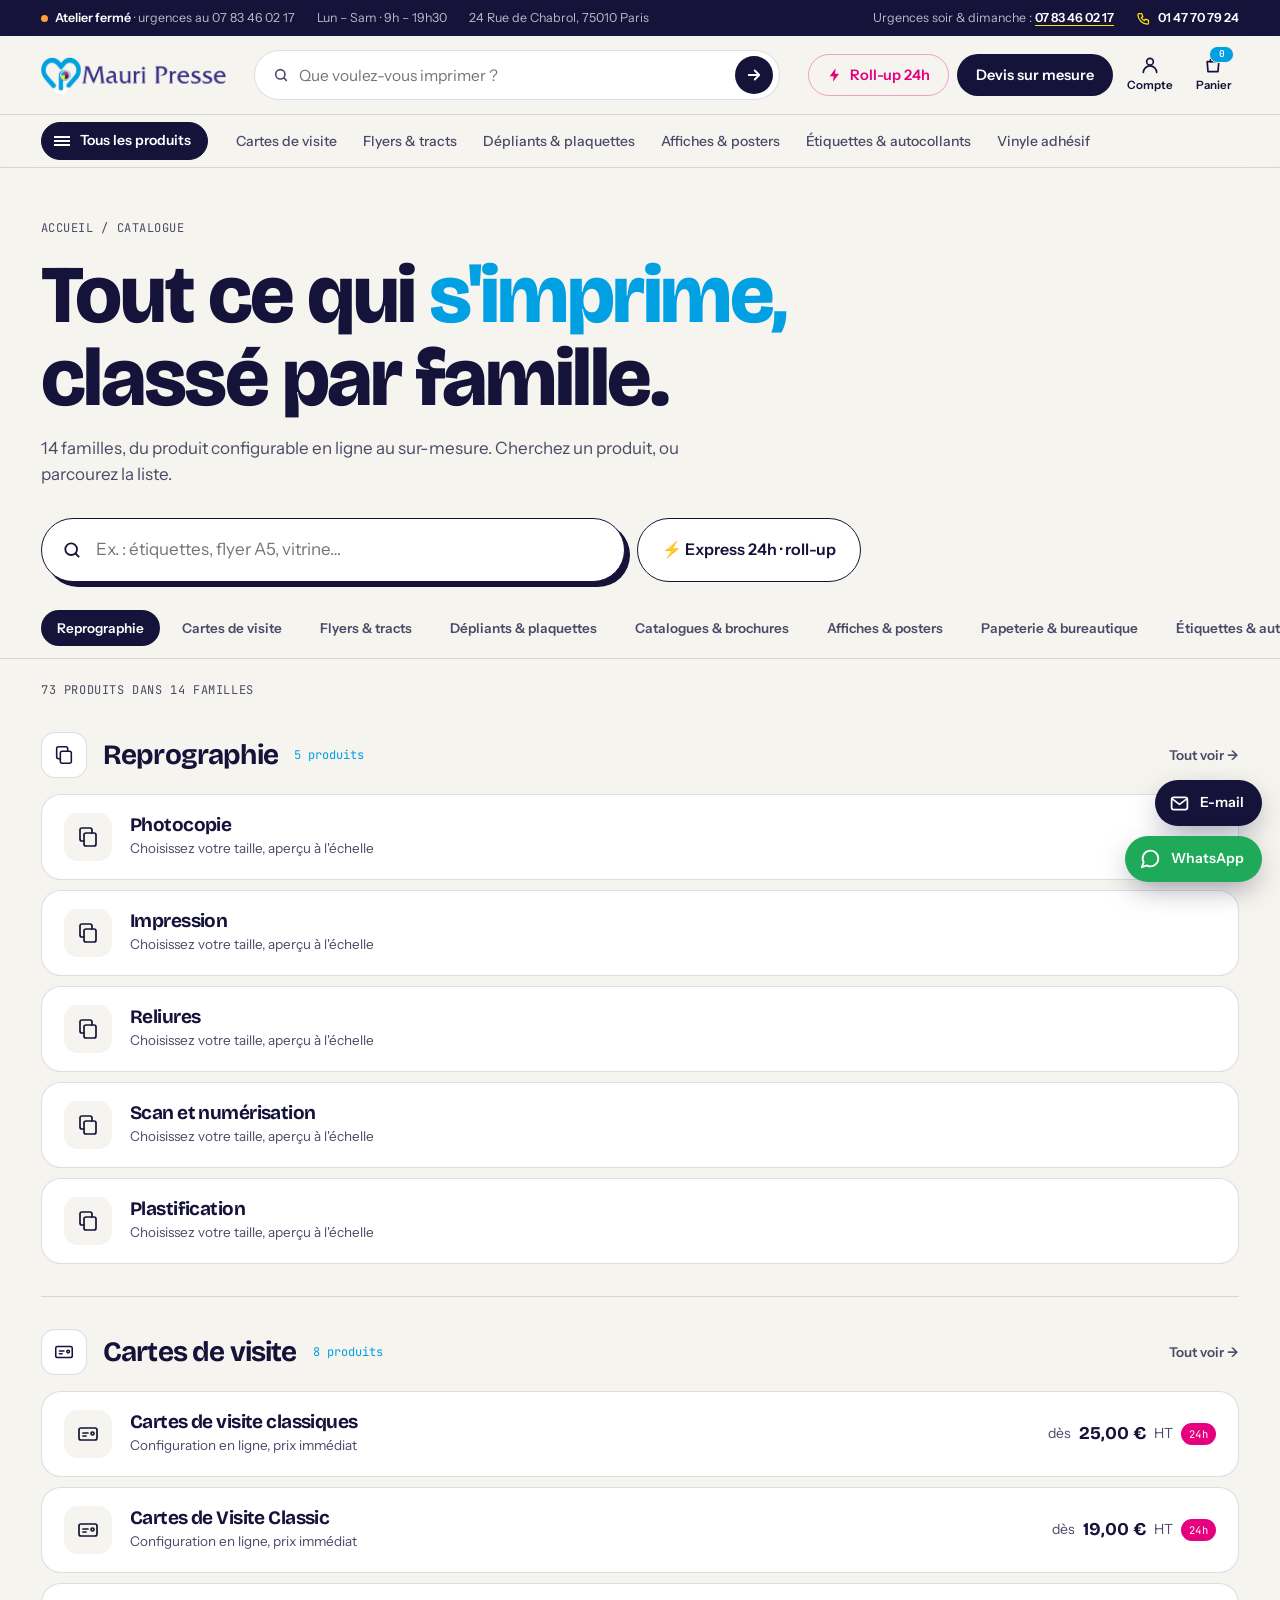
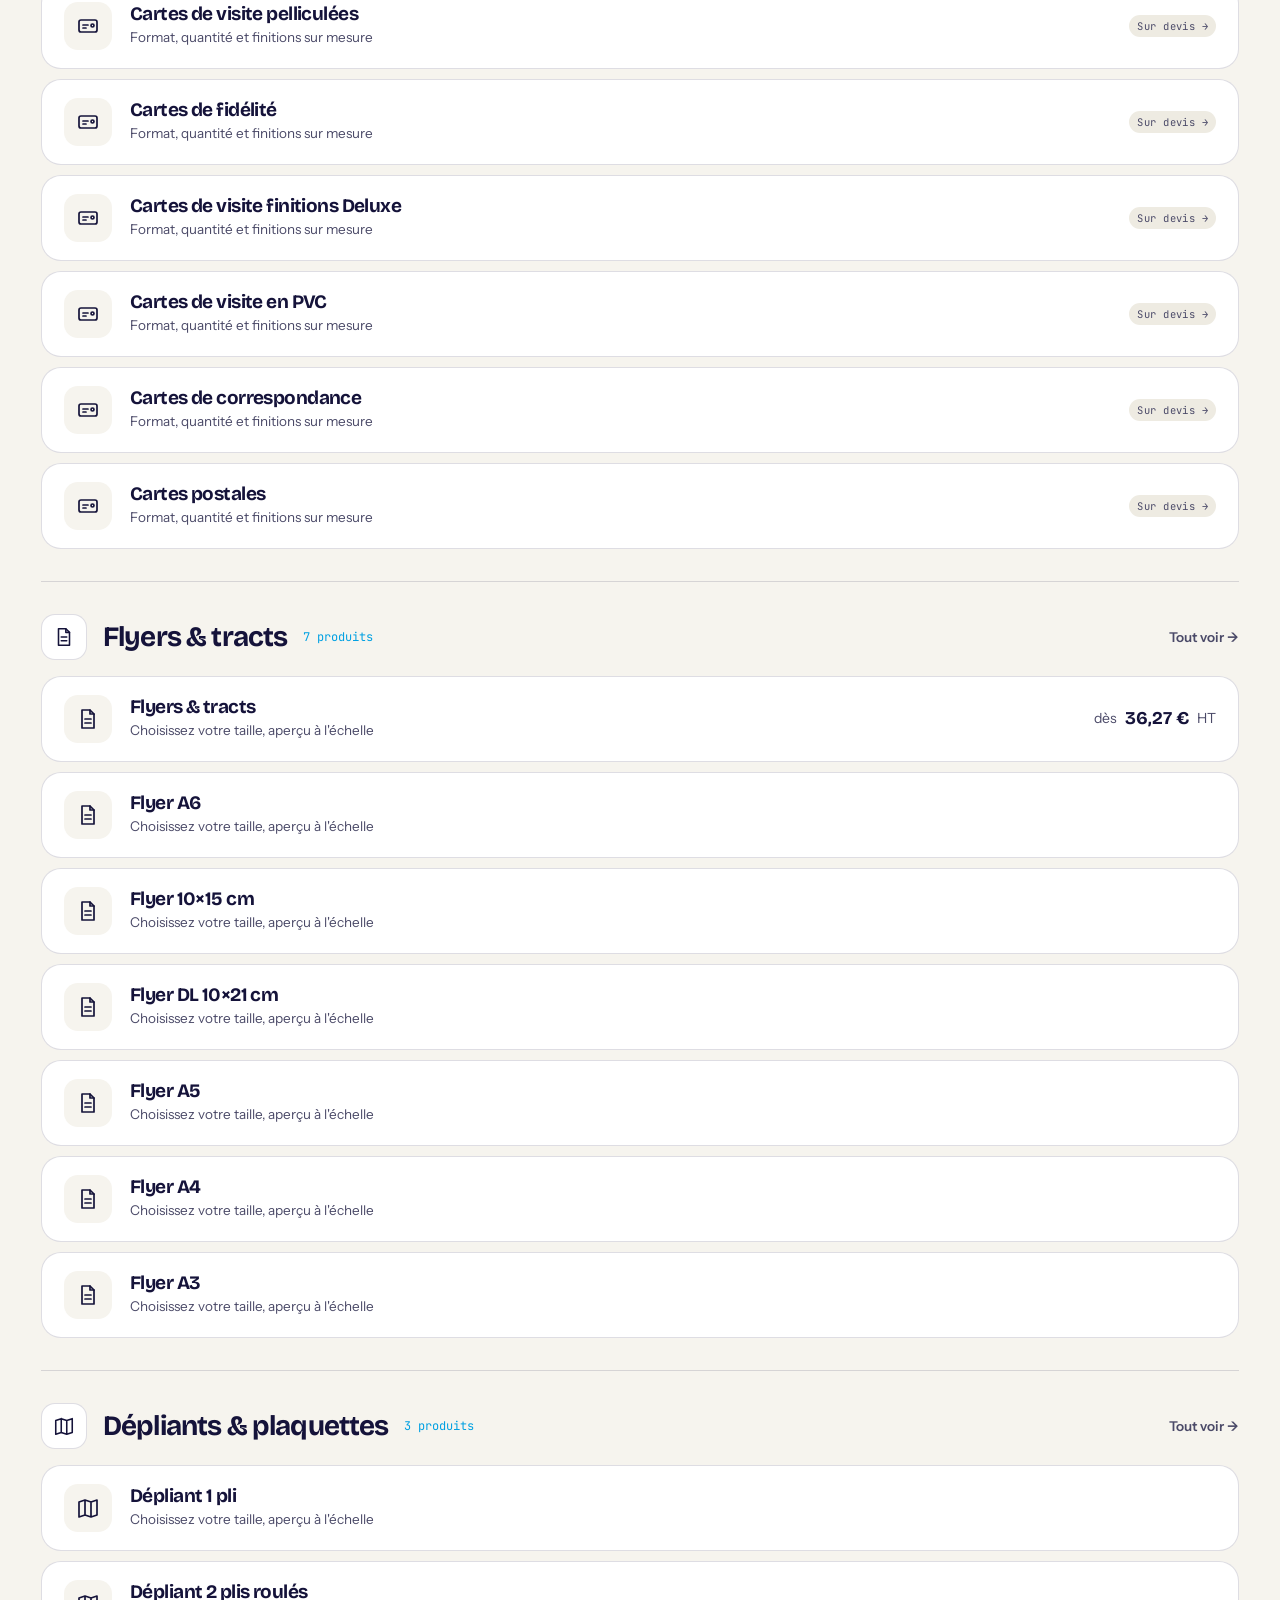
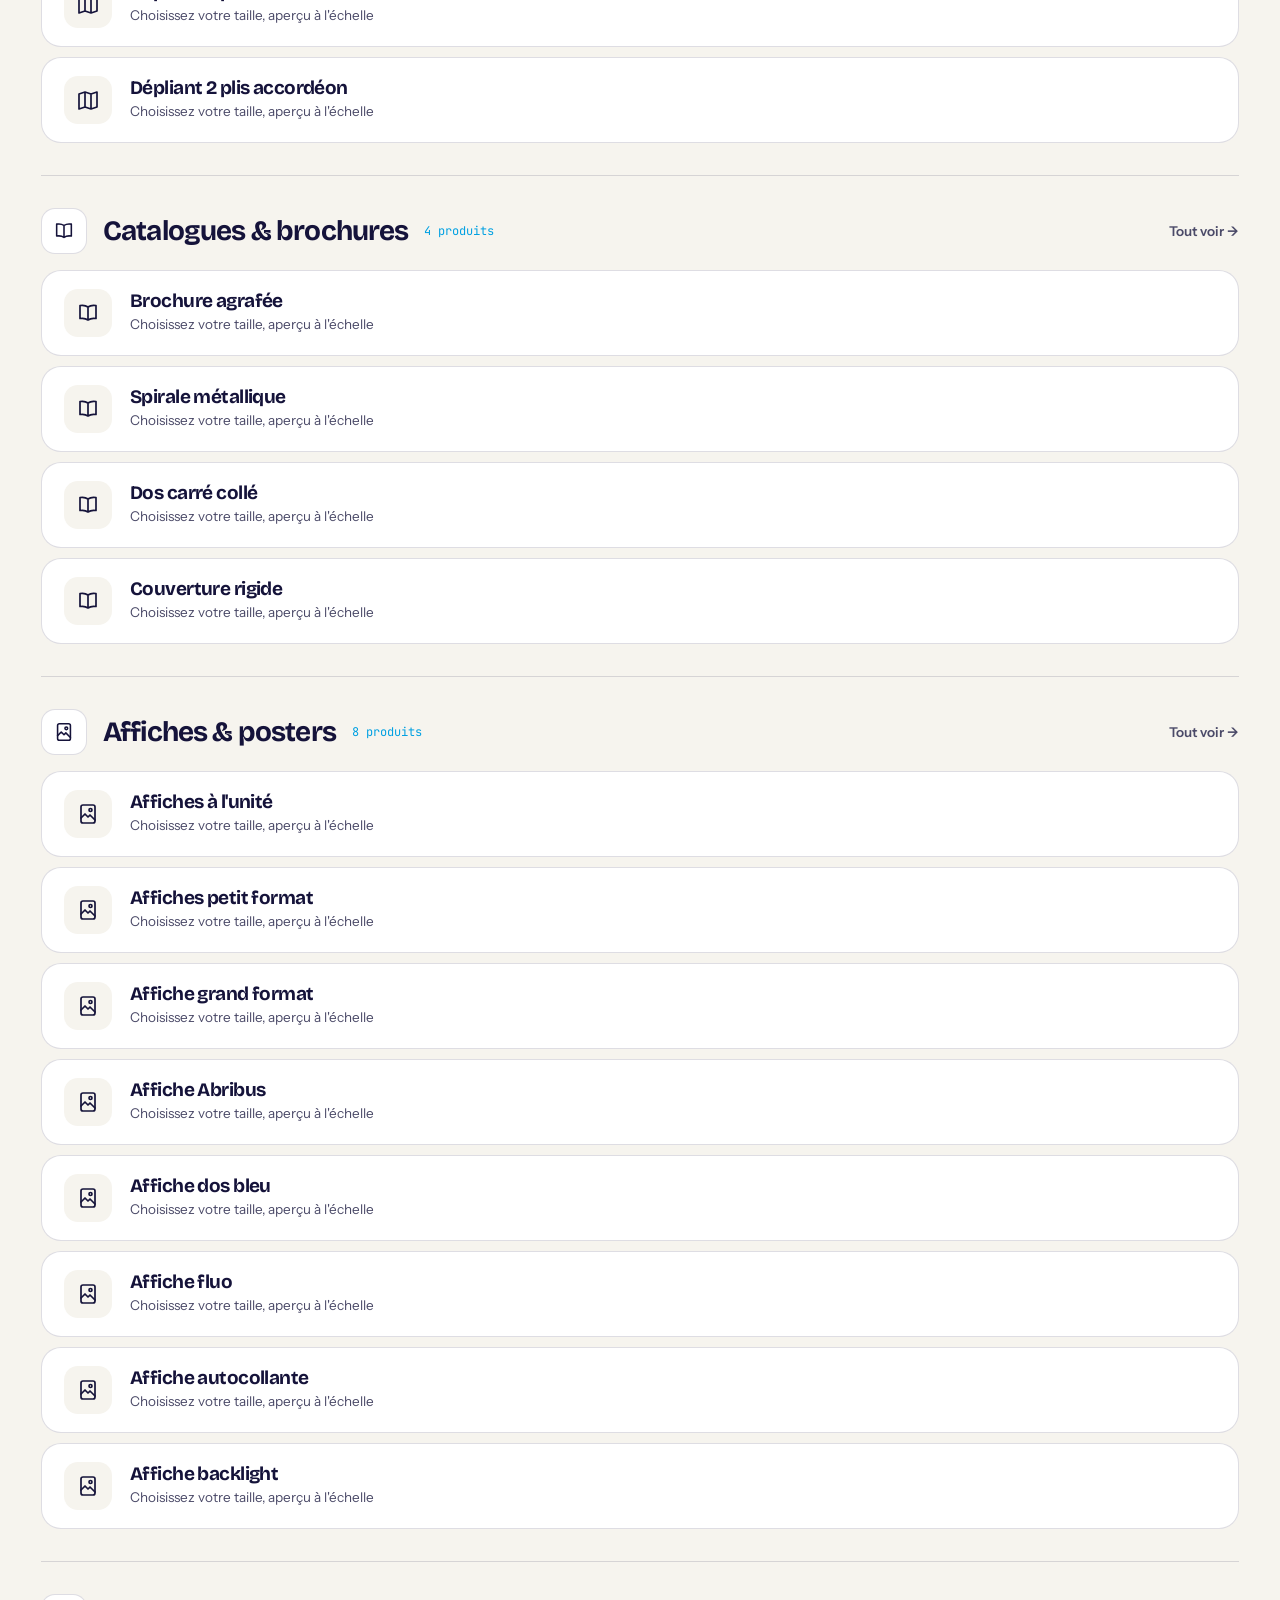
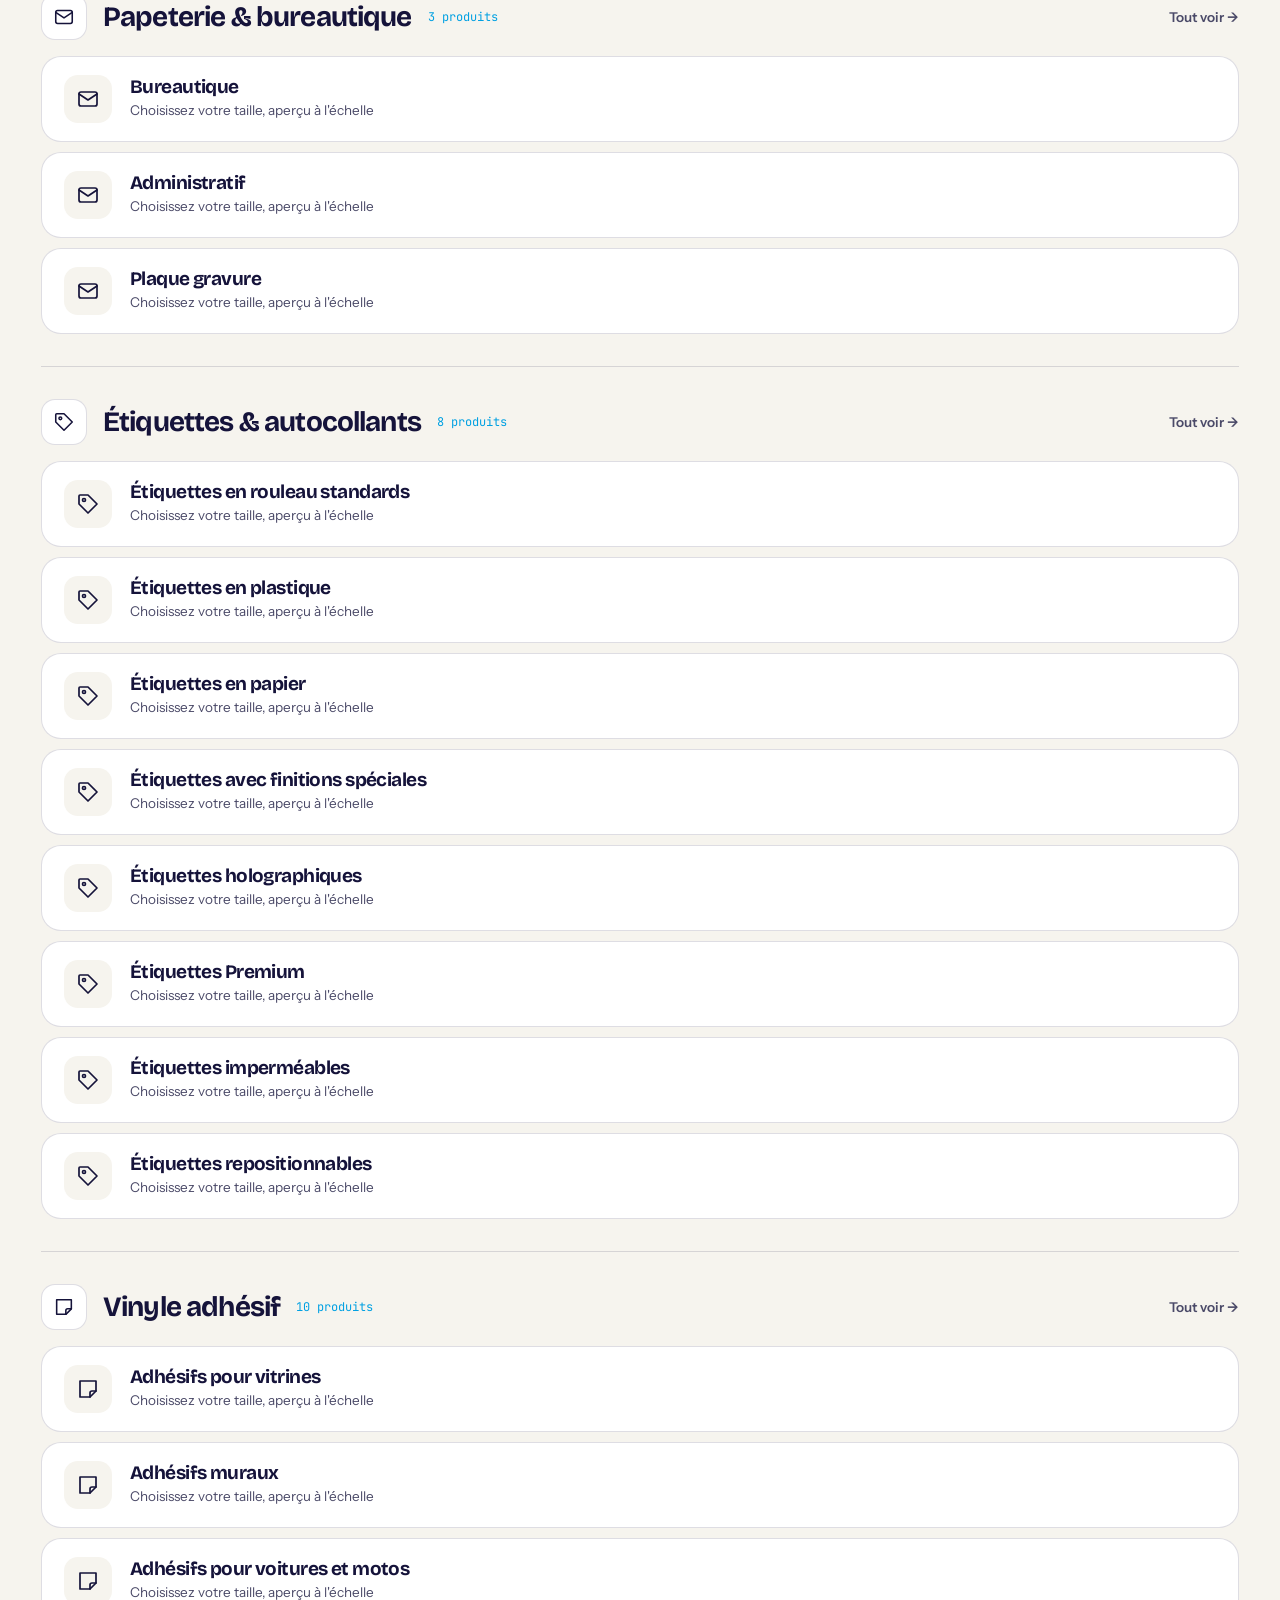
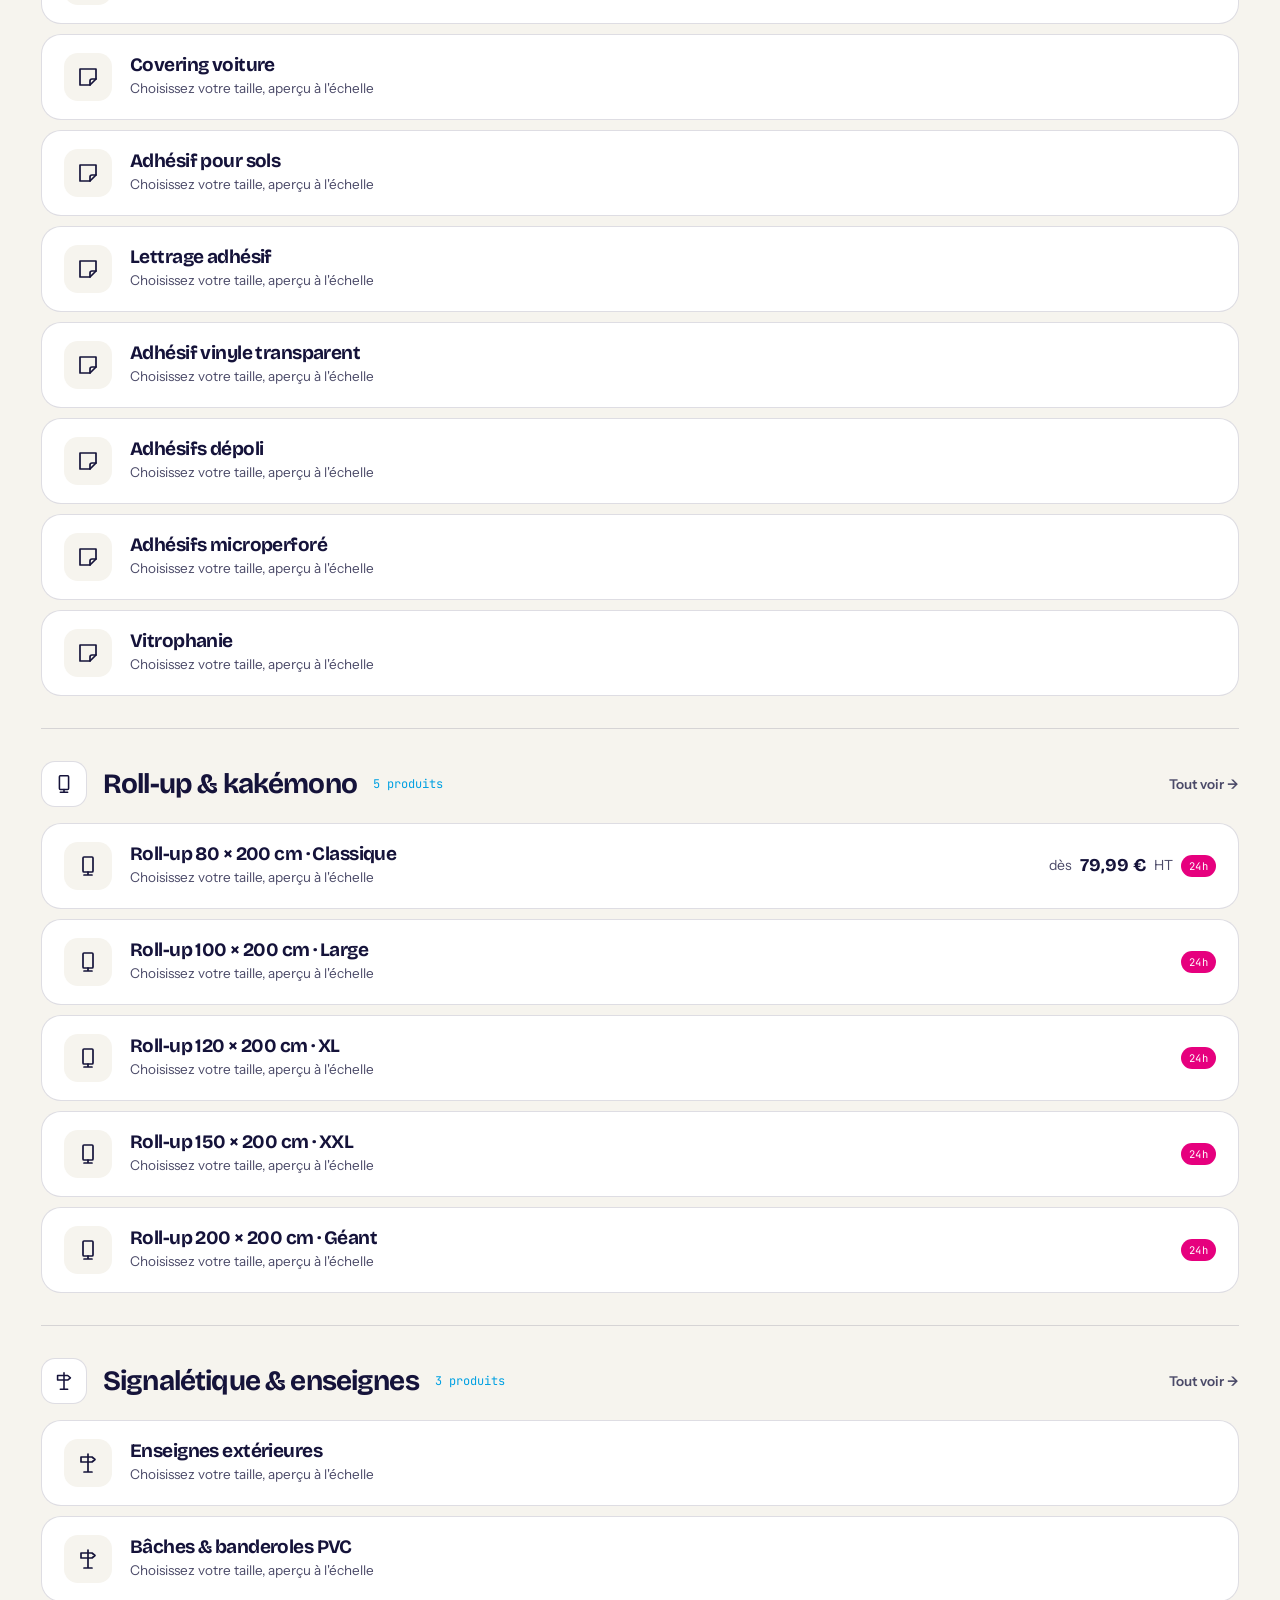
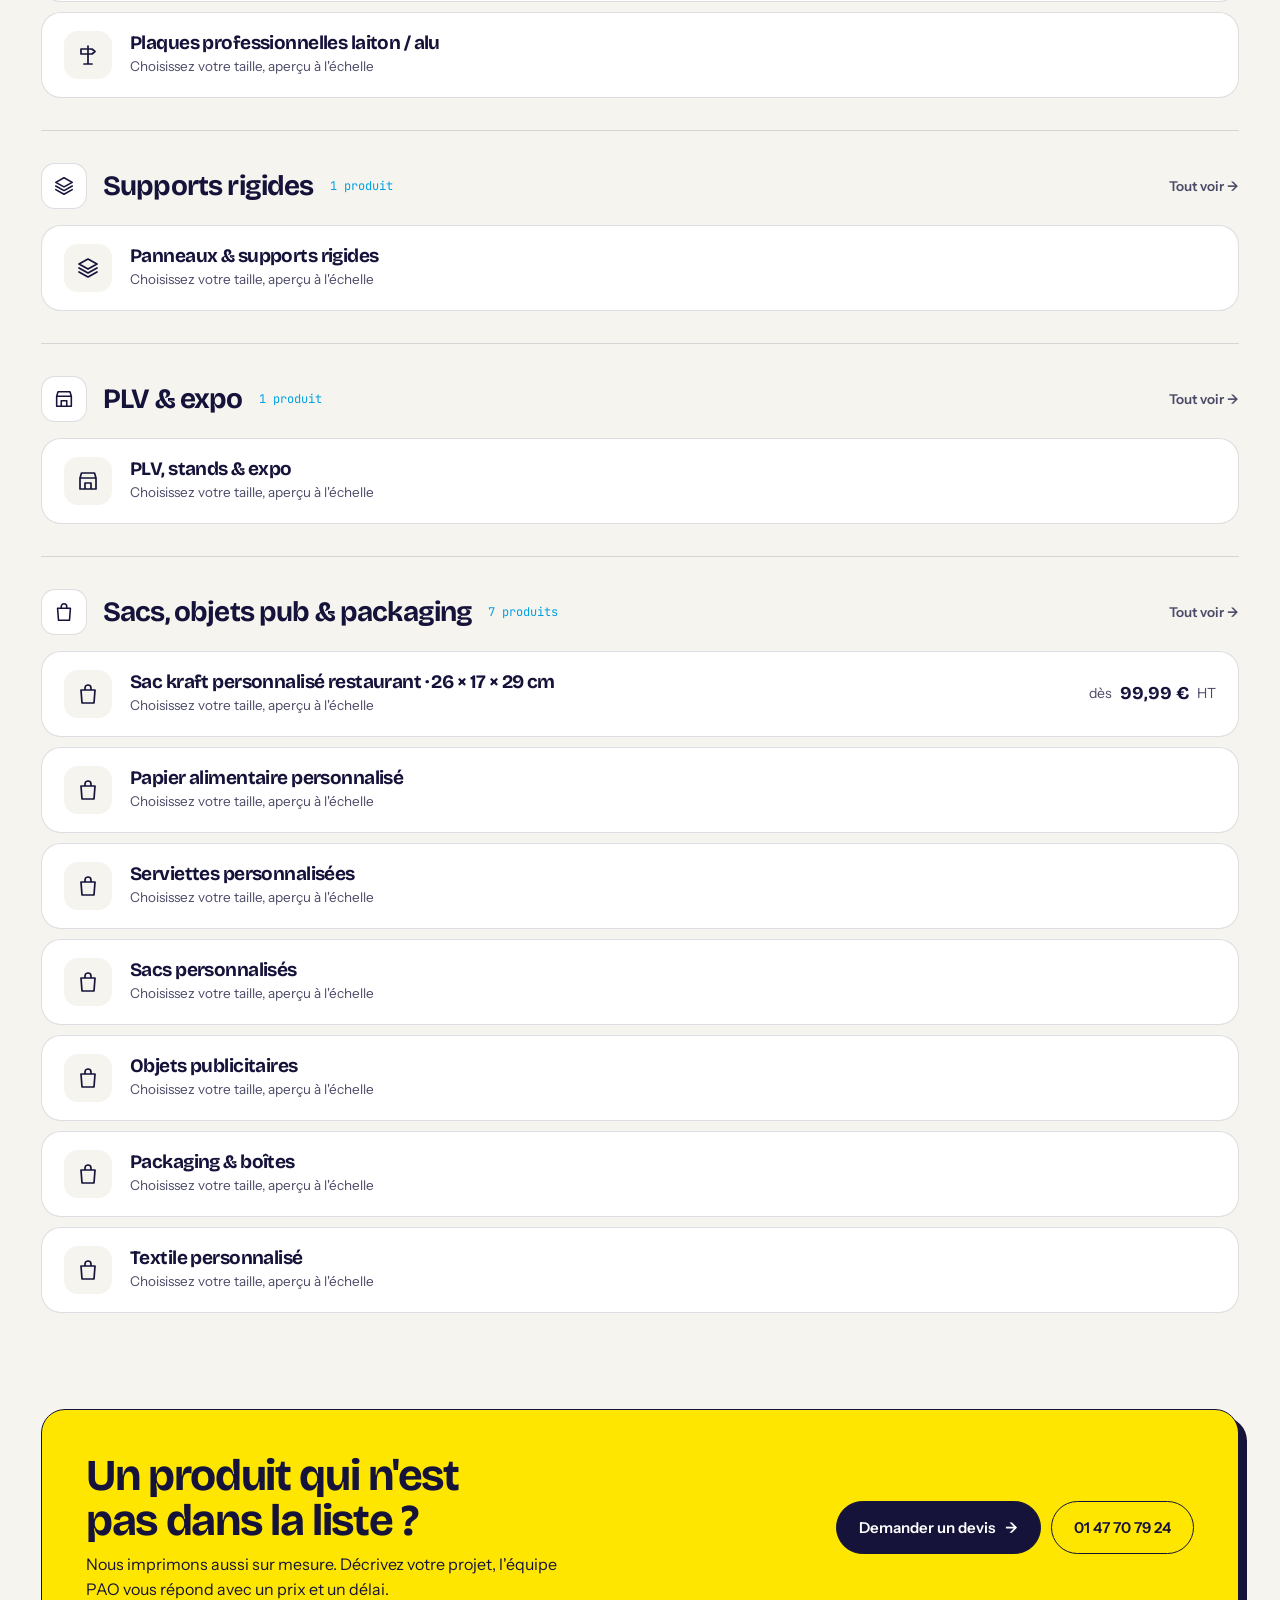
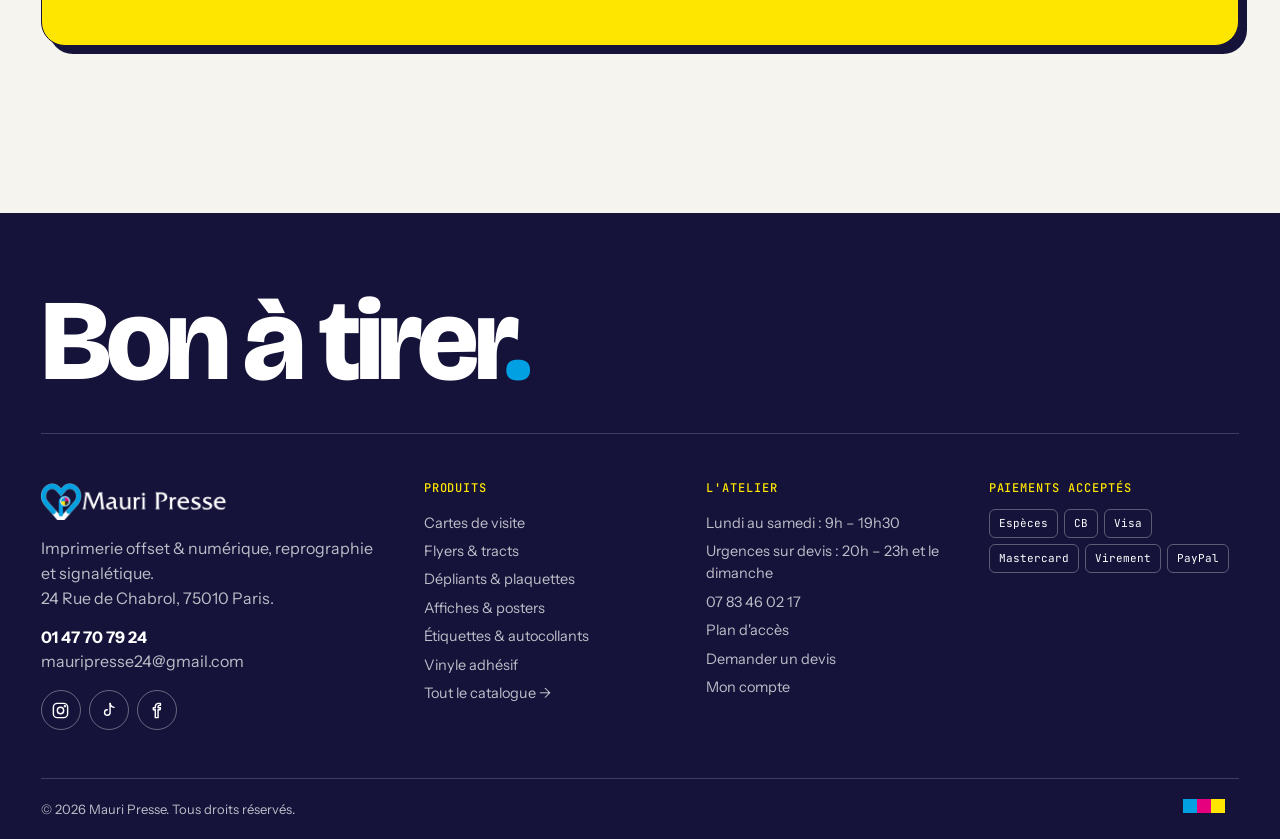
==== catalogue.html @ fb8407ff "Mise à jour du site (24/11/2026 14:14)" ====
<!doctype html>
<html lang="fr">
<head>
<meta charset="utf-8">
<meta name="viewport" content="width=device-width, initial-scale=1">
<title>Catalogue — Tous nos produits d'impression · Mauri Presse</title>
<meta name="description" content="Tout le catalogue Mauri Presse : cartes de visite, flyers, affiches, étiquettes, vinyle adhésif, roll-up, signalétique, reprographie et packaging.">
<link rel="icon" href="assets/img/favicon.ico">
<link rel="preconnect" href="https://fonts.googleapis.com">
<link rel="preconnect" href="https://fonts.gstatic.com" crossorigin>
<link href="https://fonts.googleapis.com/css2?family=Bricolage+Grotesque:opsz,wght@12..96,500;12..96,700;12..96,800&family=Instrument+Sans:wght@400;500;600;700&family=JetBrains+Mono:wght@400;500;600&display=swap" rel="stylesheet">
<link rel="stylesheet" href="assets/style.css?v=202611241414">
</head>
<body>
<div id="site-header"></div>
<script src="assets/data.js?v=202611241414"></script>
<script src="assets/app.js?v=202611241414"></script>

<main>
  <section class="pagehead pagehead--plain"><div class="wrap">
    <nav class="crumbs" aria-label="Fil d'Ariane"><a href="index.html">Accueil</a><span>/</span><span>Catalogue</span></nav>
    <h1>Tout ce qui <span class="h-accent">s'imprime,</span> classé par famille.</h1>
    <p>14 familles, du produit configurable en ligne au sur-mesure. Cherchez un produit, ou parcourez la liste.</p>

    <div class="cbar">
      <div class="cbar__search">
        <svg width="20" height="20" viewBox="0 0 24 24" fill="none" stroke="currentColor" stroke-width="2.2" stroke-linecap="round" aria-hidden="true"><circle cx="11" cy="11" r="7"/><path d="m20 20-3.5-3.5"/></svg>
        <label class="sr" for="filter">Chercher un produit</label>
        <input id="filter" type="search" placeholder="Ex. : étiquettes, flyer A5, vitrine…" autocomplete="off">
        <button type="button" id="clear" class="cbar__clear" aria-label="Effacer la recherche" hidden>✕</button>
      </div>
      <label class="cbar__x"><input type="checkbox" id="express"><span>⚡ Express 24h · roll-up</span></label>
    </div>
  </div></section>

  <nav class="cnav" aria-label="Aller à une famille" id="cnav"><div class="cnav__track" id="cnav-track"></div></nav>

  <div class="wrap">
    <p class="ccount" id="ccount" aria-live="polite"></p>
    <div id="cgroups"></div>
    <div class="cempty" id="noresult" hidden>
      <h2>Aucun produit trouvé.</h2>
      <p>Nous imprimons aussi sur mesure : décrivez-nous votre projet, l'équipe vous répond avec un prix et un délai.</p>
      <div class="hero__cta"><a class="btn" href="contact.html">Demander un devis <span class="arrow">→</span></a></div>
    </div>
  </div>

  <section class="section section--tight"><div class="wrap">
    <div class="urgent">
      <div>
        <h2>Un produit qui n'est pas dans la liste&nbsp;?</h2>
        <p>Nous imprimons aussi sur mesure. Décrivez votre projet, l'équipe PAO vous répond avec un prix et un délai.</p>
      </div>
      <div class="urgent__cta">
        <a class="btn" href="contact.html">Demander un devis <span class="arrow">→</span></a>
        <a class="btn btn--ghost" href="tel:0147707924">01 47 70 79 24</a>
      </div>
    </div>
  </div></section>
</main>

<script>
(() => {
  const params = new URLSearchParams(location.search);
  const filter = document.getElementById("filter"), express = document.getElementById("express"), clear = document.getElementById("clear");
  const norm = (s) => s.toLowerCase().normalize("NFD").replace(/[̀-ͯ]/g, "");
const row = (it, c) => {
  const k = isConf(it) || !!(typeof it === "object" && (it.f || it.h)), xp = isExpress(it), from = itemFrom(it);
  return `<a class="rrow" href="${itemHref(it)}" data-name="${esc(norm(itemName(it) + " " + c.name))}" data-x="${xp ? 1 : 0}">
    <span class="rrow__ico">${catIcon(c.id)}</span>
    <div><h3>${esc(itemName(it))}</h3><p>${isConf(it) ? "Configuration en ligne, prix immédiat" : k ? "Choisissez votre taille, aperçu à l'échelle" : "Format, quantité et finitions sur mesure"}</p></div>
    <span class="rrow__p">${from ? `dès <b>${eur(from)}</b> HT` : ""}${xp ? '<span class="pill">24h</span>' : ""}${k ? "" : '<span class="pill pill--soft">Sur devis →</span>'}</span>
  </a>`;
};

  document.getElementById("cnav-track").innerHTML = CATS.map((c) => `<a href="#${c.id}" data-nav="${c.id}">${esc(c.name)}</a>`).join("");
  document.getElementById("cgroups").innerHTML = CATS.map((c, i) => `
    <section class="cgroup" id="${c.id}">
      <div class="cgroup__head">
        <span class="cgroup__ico">${catIcon(c.id)}</span>
        <div><h2>${esc(c.name)}</h2><p>${esc(c.blurb)}</p></div>
        <span class="cgroup__n" id="n-${c.id}"></span>
        <a class="cgroup__all" href="categorie.html?c=${c.id}">Tout voir <span class="arrow">→</span></a>
      </div>
      <div class="rlist">${c.items.map((it) => row(it, c)).join("")}</div>
    </section>`).join("");

  const groups = [...document.querySelectorAll(".cgroup")], navLinks = [...document.querySelectorAll("[data-nav]")];
  const totalCount = CATS.reduce((n, c) => n + c.items.length, 0);

  function apply() {
    const q = norm(filter.value.trim()), x = express.checked;
    clear.hidden = !q;
    let visible = 0;
    groups.forEach((g) => {
      let n = 0;
      g.querySelectorAll(".rrow").forEach((r) => {
        const ok = (!q || r.dataset.name.includes(q)) && (!x || r.dataset.x === "1");
        r.style.display = ok ? "" : "none";
        if (ok) n++;
      });
      g.hidden = n === 0;
      g.querySelector(`#n-${g.id}`).textContent = n + " produit" + (n > 1 ? "s" : "");
      document.querySelector(`[data-nav="${g.id}"]`).style.display = n === 0 ? "none" : "";
      visible += n;
    });
    document.getElementById("ccount").textContent = q || x
      ? visible + " produit" + (visible > 1 ? "s" : "") + (x && !q ? " disponibles en express 24h" : " trouvé" + (visible > 1 ? "s" : ""))
      : totalCount + " produits dans 14 familles";
    document.getElementById("noresult").hidden = visible > 0;
    document.getElementById("cgroups").hidden = visible === 0;
  }
  filter.value = params.get("q") || "";
  express.checked = params.get("express") === "1";
  filter.addEventListener("input", apply);
  express.addEventListener("change", apply);
  clear.addEventListener("click", () => { filter.value = ""; apply(); filter.focus(); });
  apply();

  /* La barre des familles colle juste sous l'en-tête, même quand celui-ci se range sur téléphone */
  const cnav = document.getElementById("cnav"), headerEl = document.querySelector(".header");
  const syncTop = () => { cnav.style.top = Math.max(0, headerEl.getBoundingClientRect().bottom) + "px"; };
  window.addEventListener("scroll", () => requestAnimationFrame(syncTop), { passive: true });
  window.addEventListener("resize", syncTop);
  headerEl.addEventListener("transitionend", syncTop);
  syncTop();

  /* Famille active dans la barre de navigation, selon le défilement */
  let current = null;
  const onScroll = () => {
    const y = cnav.getBoundingClientRect().bottom + 4;
    let on = groups.find((g) => !g.hidden && g.getBoundingClientRect().top <= y) || groups.find((g) => !g.hidden);
    for (const g of groups) { if (g.hidden) continue; if (g.getBoundingClientRect().top <= y) on = g; else break; }
    if (on && on !== current) {
      current = on;
      navLinks.forEach((a) => a.classList.toggle("is-on", a.dataset.nav === on.id));
      const link = navLinks.find((a) => a.dataset.nav === on.id);
      if (link) link.scrollIntoView({ block: "nearest", inline: "center", behavior: "smooth" });
    }
  };
  let tick = false;
  window.addEventListener("scroll", () => { if (!tick) { tick = true; requestAnimationFrame(() => { tick = false; onScroll(); }); } }, { passive: true });
  onScroll();
  if (location.hash) { const g = document.getElementById(location.hash.slice(1)); if (g) setTimeout(() => g.scrollIntoView({ block: "start" }), 50); }
})();
</script>
</body>
</html>
---- assets/style.css ----
/* ==========================================================================
   Mauri Presse — refonte 2026
   Direction : « l'atelier d'impression » — papier, encre indigo, accents CMJN,
   traits de coupe et repères d'imprimeur comme motifs graphiques.
   ========================================================================== */

:root {
  --paper: #f6f4ee;
  --paper-2: #eeebe2;
  --white: #ffffff;
  --ink: #15133a;
  --ink-soft: #4b4a68;
  --indigo: #383185;
  --cyan: #01a0e2;
  --cyan-soft: #dff3fc;
  --magenta: #e6007e;
  --yellow: #ffe600;
  --green: #0a9d4a;
  --line: rgba(21, 19, 58, 0.14);
  --line-strong: rgba(21, 19, 58, 0.9);
  --radius: 14px;
  --radius-lg: 24px;
  --shadow: 0 1px 0 rgba(21, 19, 58, 0.04), 0 18px 40px -18px rgba(21, 19, 58, 0.28);
  --wrap: 1240px;
  --gutter: clamp(16px, 4vw, 40px);
  --display: "Bricolage Grotesque", "Helvetica Neue", Arial, sans-serif;
  --body: "Instrument Sans", "Helvetica Neue", Arial, sans-serif;
  --mono: "JetBrains Mono", ui-monospace, Menlo, monospace;
}

*, *::before, *::after { box-sizing: border-box; }
html { scroll-behavior: smooth; -webkit-text-size-adjust: 100%; }
body {
  margin: 0;
  background: var(--paper);
  color: var(--ink);
  font-family: var(--body);
  font-size: 16px;
  line-height: 1.55;
  -webkit-font-smoothing: antialiased;
  overflow-x: hidden;
}
img { max-width: 100%; display: block; }
a { color: inherit; text-decoration: none; }
button, input, select, textarea { font: inherit; color: inherit; }
button { cursor: pointer; }
h1, h2, h3, h4 { font-family: var(--display); line-height: 1.02; letter-spacing: -0.03em; margin: 0; text-wrap: balance; }
p { margin: 0; text-wrap: pretty; }
ul { margin: 0; padding: 0; list-style: none; }
:focus-visible { outline: 3px solid var(--cyan); outline-offset: 2px; border-radius: 4px; }

.wrap { width: 100%; max-width: var(--wrap); margin: 0 auto; padding-inline: var(--gutter); }
.mono { font-family: var(--mono); font-size: 12px; letter-spacing: 0.04em; text-transform: uppercase; }
.sr { position: absolute; width: 1px; height: 1px; overflow: hidden; clip: rect(0 0 0 0); }

/* ---------- Boutons ---------- */
.btn {
  display: inline-flex; align-items: center; justify-content: center; gap: 10px;
  padding: 14px 22px; border-radius: 999px; border: 1.5px solid var(--ink);
  background: var(--ink); color: var(--white); font-weight: 600; font-size: 15px;
  transition: transform .18s ease, background .18s ease, color .18s ease, box-shadow .18s ease;
  white-space: nowrap;
}
.btn:hover { transform: translateY(-2px); box-shadow: 0 6px 0 var(--cyan); }
.btn--cyan { background: var(--cyan); border-color: var(--cyan); }
.btn--cyan:hover { box-shadow: 0 6px 0 var(--ink); }
.btn--yellow { background: var(--yellow); border-color: var(--yellow); color: var(--ink); }
.btn--yellow:hover { box-shadow: 0 6px 0 var(--magenta); }
.btn--ghost { background: transparent; color: var(--ink); }
.btn--ghost:hover { background: var(--ink); color: var(--white); box-shadow: none; }
.btn--light { background: transparent; color: var(--white); border-color: rgba(255,255,255,.5); }
.btn--light:hover { background: var(--white); color: var(--ink); box-shadow: none; }
.btn--block { width: 100%; }
.btn--sm { padding: 9px 16px; font-size: 14px; }
.arrow { display: inline-block; transition: transform .18s ease; }
a:hover > .arrow, .btn:hover .arrow { transform: translateX(4px); }

/* ---------- Motifs d'imprimeur ---------- */
.cmyk { display: inline-flex; gap: 0; vertical-align: middle; }
.cmyk i { width: 14px; height: 14px; display: block; }
.cmyk i:nth-child(1) { background: var(--cyan); }
.cmyk i:nth-child(2) { background: var(--magenta); }
.cmyk i:nth-child(3) { background: var(--yellow); }
.cmyk i:nth-child(4) { background: var(--ink); }

/* Traits de coupe aux 4 coins */
.crop { position: relative; }
.crop::before, .crop::after {
  content: ""; position: absolute; inset: -14px; pointer-events: none;
  background:
    linear-gradient(var(--ink), var(--ink)) left 14px top 0 / 1px 9px,
    linear-gradient(var(--ink), var(--ink)) left 0 top 14px / 9px 1px,
    linear-gradient(var(--ink), var(--ink)) right 14px top 0 / 1px 9px,
    linear-gradient(var(--ink), var(--ink)) right 0 top 14px / 9px 1px,
    linear-gradient(var(--ink), var(--ink)) left 14px bottom 0 / 1px 9px,
    linear-gradient(var(--ink), var(--ink)) left 0 bottom 14px / 9px 1px,
    linear-gradient(var(--ink), var(--ink)) right 14px bottom 0 / 1px 9px,
    linear-gradient(var(--ink), var(--ink)) right 0 bottom 14px / 9px 1px;
  background-repeat: no-repeat;
}
.crop::after { display: none; }
.crop--light::before { filter: invert(1); }

.eyebrow {
  display: inline-flex; align-items: center; gap: 10px;
  font-family: var(--mono); font-size: 12px; letter-spacing: .08em; text-transform: uppercase;
  color: var(--indigo);
}
.eyebrow::before { content: ""; width: 10px; height: 10px; border-radius: 50%; background: var(--magenta); }
.eyebrow--cyan::before { background: var(--cyan); }
.eyebrow--yellow::before { background: var(--yellow); }

/* ---------- En-tête ---------- */
.topbar { background: var(--ink); color: rgba(255,255,255,.82); font-size: 13px; }
.topbar .wrap { display: flex; align-items: center; justify-content: space-between; gap: 20px; min-height: 38px; }
.topbar__left { display: flex; gap: 22px; align-items: center; white-space: nowrap; overflow: hidden; }
.topbar a:hover { color: var(--yellow); }
.topbar strong { color: var(--white); font-weight: 600; }
.dot { width: 7px; height: 7px; border-radius: 50%; background: #3ddc84; display: inline-block; margin-right: 7px; }
.dot--off { background: #ff9d3d; }

.header { position: sticky; top: 0; z-index: 50; background: rgba(246,244,238,.92); backdrop-filter: blur(14px); border-bottom: 1px solid var(--line); }
.header__main { display: flex; align-items: center; gap: clamp(12px, 2.5vw, 32px); min-height: 76px; }
.logo img { height: 40px; width: auto; }
.search { flex: 1; position: relative; max-width: 520px; }
.search input {
  width: 100%; padding: 12px 48px 12px 18px; border-radius: 999px;
  border: 1.5px solid var(--line); background: var(--white); transition: border-color .15s;
}
.search input:focus { border-color: var(--ink); outline: none; }
.search button { position: absolute; right: 5px; top: 5px; bottom: 5px; aspect-ratio: 1; border: 0; border-radius: 50%; background: var(--ink); color: #fff; display: grid; place-items: center; }
.header__actions { display: flex; align-items: center; gap: 6px; margin-left: auto; }
.hlink { display: inline-flex; align-items: center; gap: 8px; padding: 10px 14px; border-radius: 999px; font-weight: 600; font-size: 14.5px; border: 0; background: none; }
.hlink:hover { background: var(--paper-2); }
.hlink--express { color: var(--magenta); }
.cart-count { min-width: 20px; height: 20px; padding: 0 6px; border-radius: 999px; background: var(--cyan); color: #fff; font-size: 12px; display: inline-grid; place-items: center; font-family: var(--mono); }

.nav { border-top: 1px solid var(--line); }
.nav .wrap { display: flex; align-items: center; gap: 4px; min-height: 48px; }
.nav__all { display: inline-flex; align-items: center; gap: 10px; padding: 8px 16px 8px 12px; border-radius: 999px; background: var(--ink); color: #fff; border: 0; font-weight: 600; font-size: 14px; margin-right: 10px; }
.nav__all .bars { width: 16px; height: 10px; border-block: 2px solid currentColor; position: relative; }
.nav__all .bars::after { content: ""; position: absolute; left: 0; right: 0; top: 2px; height: 2px; background: currentColor; }
.nav__links { display: flex; gap: 2px; overflow-x: auto; scrollbar-width: none; flex: 1; }
.nav__links::-webkit-scrollbar { display: none; }
.nav__links a { padding: 8px 12px; border-radius: 999px; font-size: 14px; font-weight: 500; white-space: nowrap; color: var(--ink-soft); }
.nav__links a:hover { background: var(--paper-2); color: var(--ink); }
.nav__urgent { font-size: 13px; white-space: nowrap; color: var(--ink-soft); }
.nav__urgent a { font-weight: 700; color: var(--ink); border-bottom: 2px solid var(--yellow); }

.mega { position: absolute; left: 0; right: 0; top: 100%; background: var(--white); border-bottom: 1px solid var(--line); box-shadow: 0 40px 60px -30px rgba(21,19,58,.35); display: none; max-height: calc(100vh - 170px); overflow-y: auto; }
.mega.is-open { display: block; }
.mega__grid { display: grid; grid-template-columns: repeat(auto-fill, minmax(210px, 1fr)); gap: 28px 24px; padding-block: 32px 40px; }
.mega h4 { font-size: 15px; letter-spacing: -0.01em; margin-bottom: 10px; display: flex; gap: 8px; align-items: baseline; }
.mega h4 span { font-family: var(--mono); font-size: 11px; color: var(--cyan); letter-spacing: 0; }
.mega h4 a:hover { color: var(--cyan); }
.mega li a { display: block; padding: 3px 0; font-size: 14px; color: var(--ink-soft); }
.mega li a:hover { color: var(--ink); text-decoration: underline; text-underline-offset: 3px; }

/* ---------- Sections ---------- */
.section { padding-block: clamp(56px, 8vw, 110px); }
.section--tight { padding-block: clamp(36px, 5vw, 64px); }
.section__head { display: flex; align-items: end; justify-content: space-between; gap: 24px; margin-bottom: clamp(28px, 4vw, 48px); flex-wrap: wrap; }
.section__head h2 { font-size: clamp(32px, 5vw, 60px); margin-top: 14px; max-width: 16ch; }
.section__head p { max-width: 44ch; color: var(--ink-soft); }
.h-accent { color: var(--cyan); }
.h-under { background: linear-gradient(transparent 62%, var(--yellow) 62%, var(--yellow) 92%, transparent 92%); }

/* ---------- Hero ---------- */
.hero { padding-block: clamp(32px, 5vw, 72px) clamp(48px, 6vw, 88px); position: relative; }
.hero__grid { display: grid; grid-template-columns: minmax(0, 1.08fr) minmax(0, .92fr); gap: clamp(28px, 5vw, 72px); align-items: center; }
.hero h1 { font-size: clamp(44px, 7.4vw, 104px); font-weight: 800; margin: 20px 0 22px; }
.hero h1 em { font-style: normal; color: var(--cyan); position: relative; white-space: nowrap; }
.hero__lead { font-size: clamp(17px, 1.6vw, 20px); color: var(--ink-soft); max-width: 48ch; }
.hero__cta { display: flex; flex-wrap: wrap; gap: 12px; margin-top: 30px; }
.hero__facts { display: grid; grid-template-columns: repeat(3, auto); justify-content: start; gap: 12px 36px; margin-top: 44px; padding-top: 24px; border-top: 1px solid var(--line); }
.hero__facts b { font-family: var(--display); font-size: 26px; letter-spacing: -0.03em; display: block; line-height: 1.1; }
.hero__facts span { font-size: 13px; color: var(--ink-soft); }

.hero__visual { position: relative; padding: 14px 14px 0 0; }
.hero__img { aspect-ratio: 4 / 4.4; border-radius: var(--radius-lg); overflow: hidden; background: var(--indigo); }
.hero__img img { width: 100%; height: 100%; object-fit: cover; }
.hero__stamp { position: absolute; top: -8px; right: -8px; width: 112px; height: 112px; border-radius: 50%; background: var(--yellow); display: grid; place-items: center; text-align: center; font-family: var(--display); font-weight: 800; line-height: .95; font-size: 30px; transform: rotate(10deg); box-shadow: var(--shadow); }
.hero__stamp small { display: block; font-family: var(--mono); font-size: 10px; font-weight: 500; letter-spacing: .06em; margin-top: 4px; }

/* Calculateur express */
.quote { position: relative; margin: -120px 0 0 -36px; width: min(380px, 92%); background: var(--white); border: 1.5px solid var(--ink); border-radius: var(--radius-lg); padding: 22px; box-shadow: 8px 8px 0 var(--ink); }
.quote__title { display: flex; justify-content: space-between; align-items: center; margin-bottom: 16px; }
.quote__title h3 { font-size: 20px; }
.quote label { display: block; font-family: var(--mono); font-size: 11px; text-transform: uppercase; letter-spacing: .06em; color: var(--ink-soft); margin-bottom: 6px; }
.quote select { width: 100%; padding: 11px 14px; border-radius: 10px; border: 1.5px solid var(--line); background: var(--paper); appearance: none; background-image: linear-gradient(45deg, transparent 50%, var(--ink) 50%), linear-gradient(135deg, var(--ink) 50%, transparent 50%); background-position: calc(100% - 20px) 50%, calc(100% - 15px) 50%; background-size: 5px 5px; background-repeat: no-repeat; }
.quote__row { display: grid; grid-template-columns: 1fr 1fr; gap: 10px; margin-top: 12px; }
.quote__price { display: flex; justify-content: space-between; align-items: end; margin: 18px 0 14px; padding-top: 16px; border-top: 1px dashed var(--line-strong); }
.quote__price b { font-family: var(--display); font-size: 40px; letter-spacing: -0.04em; line-height: 1; }
.quote__price span { font-size: 13px; color: var(--ink-soft); }

/* ---------- Bandeau défilant ---------- */
.ticker { background: var(--ink); color: var(--white); overflow: hidden; padding: 16px 0; transform: rotate(-1deg) scale(1.02); }
.ticker__track { display: flex; gap: 40px; width: max-content; animation: ticker 40s linear infinite; }
.ticker span { font-family: var(--display); font-weight: 700; font-size: clamp(18px, 2.2vw, 28px); letter-spacing: -0.02em; display: inline-flex; align-items: center; gap: 40px; white-space: nowrap; }
.ticker span::after { content: ""; width: 12px; height: 12px; border-radius: 50%; background: var(--cyan); }
.ticker span:nth-child(3n+2)::after { background: var(--magenta); }
.ticker span:nth-child(3n)::after { background: var(--yellow); }
@keyframes ticker { to { transform: translateX(-50%); } }

/* ---------- Grille catégories ---------- */
.cats { display: grid; grid-template-columns: repeat(auto-fill, minmax(230px, 1fr)); gap: 0; border-top: 1.5px solid var(--ink); border-left: 1.5px solid var(--ink); }
.cat { position: relative; display: flex; flex-direction: column; justify-content: space-between; min-height: 190px; padding: 20px; border-right: 1.5px solid var(--ink); border-bottom: 1.5px solid var(--ink); background: var(--paper); transition: background .2s ease, color .2s ease; overflow: hidden; }
.cat__n { font-family: var(--mono); font-size: 12px; color: var(--ink-soft); display: flex; justify-content: space-between; }
.cat h3 { font-size: 24px; font-weight: 700; }
.cat p { font-size: 13.5px; color: var(--ink-soft); margin-top: 6px; }
.cat__go { width: 34px; height: 34px; border-radius: 50%; border: 1.5px solid currentColor; display: grid; place-items: center; transition: transform .2s ease; }
.cat:hover { background: var(--cyan); color: #fff; }
.cat:nth-child(3n+2):hover { background: var(--magenta); }
.cat:nth-child(3n):hover { background: var(--yellow); color: var(--ink); }
.cat:hover p, .cat:hover .cat__n { color: inherit; }
.cat:hover .cat__go { transform: rotate(-45deg); }
.cat--all { background: var(--ink); color: #fff; }
.cat--all p, .cat--all .cat__n { color: rgba(255,255,255,.7); }

/* ---------- Cartes produit ---------- */
.products { display: grid; grid-template-columns: repeat(3, minmax(0, 1fr)); gap: clamp(16px, 2.4vw, 28px); }
.pcard { background: var(--white); border-radius: var(--radius-lg); border: 1px solid var(--line); overflow: hidden; display: flex; flex-direction: column; transition: transform .22s ease, box-shadow .22s ease; }
.pcard:hover { transform: translateY(-6px); box-shadow: var(--shadow); }
.pcard__img { aspect-ratio: 4 / 3; overflow: hidden; position: relative; background: var(--paper-2); }
.pcard__img img { width: 100%; height: 100%; object-fit: cover; transition: transform .5s ease; }
.pcard:hover .pcard__img img { transform: scale(1.05); }
.tag { position: absolute; top: 14px; left: 14px; padding: 5px 10px; border-radius: 999px; background: var(--yellow); font-family: var(--mono); font-size: 11px; font-weight: 600; letter-spacing: .04em; text-transform: uppercase; }
.tag--magenta { background: var(--magenta); color: #fff; }
.pcard__body { padding: 20px 22px 22px; display: flex; flex-direction: column; gap: 8px; flex: 1; }
.pcard__body h3 { font-size: 24px; }
.pcard__body p { color: var(--ink-soft); font-size: 14.5px; }
.pcard__foot { display: flex; justify-content: space-between; align-items: center; margin-top: auto; padding-top: 16px; }
.price small { display: block; font-family: var(--mono); font-size: 11px; color: var(--ink-soft); text-transform: uppercase; }
.price b { font-family: var(--display); font-size: 26px; letter-spacing: -0.03em; }

/* ---------- Bloc sombre (express) ---------- */
.dark { background: var(--ink); color: var(--white); border-radius: clamp(20px, 3vw, 40px); padding: clamp(32px, 6vw, 80px); position: relative; overflow: hidden; }
.dark::before { content: ""; position: absolute; right: -120px; top: -120px; width: 380px; height: 380px; border-radius: 50%; background: var(--cyan); mix-blend-mode: screen; opacity: .9; }
.dark::after { content: ""; position: absolute; right: 60px; top: -170px; width: 380px; height: 380px; border-radius: 50%; background: var(--magenta); mix-blend-mode: screen; opacity: .9; }
.dark > * { position: relative; z-index: 1; }
.dark .eyebrow { color: var(--yellow); }
.dark h2 { font-size: clamp(34px, 5.4vw, 72px); margin: 16px 0 18px; max-width: 14ch; }
.dark__lead { color: rgba(255,255,255,.75); max-width: 50ch; font-size: 18px; }
.steps { display: grid; grid-template-columns: repeat(4, minmax(0, 1fr)); gap: 0; margin-top: clamp(32px, 5vw, 60px); border-top: 1px solid rgba(255,255,255,.25); counter-reset: s; }
.step { padding: 22px 22px 0 0; counter-increment: s; }
.step + .step { padding-left: 22px; border-left: 1px solid rgba(255,255,255,.25); }
.step::before { content: "0" counter(s); font-family: var(--mono); font-size: 12px; color: var(--yellow); }
.step h3 { font-size: 21px; margin: 10px 0 8px; }
.step p { font-size: 14.5px; color: rgba(255,255,255,.7); }

/* ---------- Atelier ---------- */
.atelier { display: grid; grid-template-columns: minmax(0, .9fr) minmax(0, 1.1fr); gap: clamp(28px, 5vw, 72px); align-items: center; }
.atelier__img { aspect-ratio: 5 / 6; border-radius: var(--radius-lg); overflow: hidden; }
.atelier__img img { width: 100%; height: 100%; object-fit: cover; }
.atelier h2 { font-size: clamp(32px, 4.6vw, 56px); margin: 14px 0 18px; }
.specs { margin-top: 30px; border-top: 1.5px solid var(--ink); }
.specs li { display: grid; grid-template-columns: 160px 1fr; gap: 16px; padding: 15px 0; border-bottom: 1px solid var(--line); align-items: baseline; }
.specs li span:first-child { font-family: var(--mono); font-size: 12px; text-transform: uppercase; letter-spacing: .05em; color: var(--indigo); }
.specs li span:last-child { font-weight: 500; }

/* ---------- Finitions (réalisations) ---------- */
.works { display: grid; grid-template-columns: 1.3fr 1fr 1fr; gap: clamp(14px, 2vw, 24px); }
.work { position: relative; border-radius: var(--radius-lg); overflow: hidden; min-height: 420px; display: flex; align-items: flex-end; color: #fff; }
.work img { position: absolute; inset: 0; width: 100%; height: 100%; object-fit: cover; transition: transform .6s ease; }
.work::after { content: ""; position: absolute; inset: 0; background: linear-gradient(to top, rgba(21,19,58,.88), rgba(21,19,58,0) 58%); }
.work:hover img { transform: scale(1.05); }
.work__txt { position: relative; z-index: 1; padding: 26px; }
.work__txt .mono { color: var(--yellow); }
.work__txt h3 { font-size: 26px; margin: 8px 0 6px; }
.work__txt p { font-size: 14.5px; color: rgba(255,255,255,.8); }

/* ---------- Urgence ---------- */
.urgent { background: var(--yellow); border-radius: var(--radius-lg); padding: clamp(24px, 4vw, 44px); display: flex; justify-content: space-between; align-items: center; gap: 24px; flex-wrap: wrap; border: 1.5px solid var(--ink); box-shadow: 8px 8px 0 var(--ink); }
.urgent h2 { font-size: clamp(26px, 3.6vw, 44px); max-width: 18ch; }
.urgent p { margin-top: 8px; max-width: 46ch; }
.urgent__cta { display: flex; gap: 10px; flex-wrap: wrap; }

/* ---------- Accès ---------- */
.access { display: grid; grid-template-columns: minmax(0, 1fr) minmax(0, 1.15fr); gap: clamp(24px, 4vw, 56px); align-items: stretch; }
.access h2 { font-size: clamp(32px, 4.6vw, 56px); margin: 14px 0 22px; }
.map { border-radius: var(--radius-lg); overflow: hidden; border: 1.5px solid var(--ink); min-height: 380px; background: var(--paper-2); }
.map iframe { width: 100%; height: 100%; min-height: 380px; border: 0; display: block; filter: saturate(.85); }
.info { border-top: 1.5px solid var(--ink); }
.info > div { display: grid; grid-template-columns: 110px 1fr; gap: 16px; padding: 14px 0; border-bottom: 1px solid var(--line); }
.info dt, .info .k { font-family: var(--mono); font-size: 12px; text-transform: uppercase; letter-spacing: .05em; color: var(--indigo); padding-top: 3px; }
.info a { font-weight: 600; border-bottom: 1.5px solid var(--cyan); }
.lines { display: flex; flex-wrap: wrap; gap: 6px; }
.lines i { font-style: normal; font-family: var(--mono); font-size: 12px; font-weight: 600; min-width: 26px; height: 26px; padding: 0 7px; border-radius: 999px; display: inline-grid; place-items: center; background: var(--ink); color: #fff; }
.lines i.m4 { background: #bb4d98; } .lines i.m5 { background: #de5d29; } .lines i.m7 { background: #df9ab1; color: var(--ink); }
.lines i.rer { background: var(--white); color: var(--ink); border: 1.5px solid var(--ink); }

/* ---------- Pied de page ---------- */
.footer { background: var(--ink); color: rgba(255,255,255,.72); margin-top: clamp(56px, 8vw, 110px); padding-top: clamp(48px, 6vw, 80px); }
.footer__big { font-family: var(--display); font-weight: 800; font-size: clamp(40px, 9vw, 132px); letter-spacing: -0.045em; line-height: .9; color: #fff; }
.footer__big span { color: var(--cyan); }
.footer__grid { display: grid; grid-template-columns: 1.4fr 1fr 1fr 1fr; gap: 32px; padding-block: 48px; margin-top: 40px; border-top: 1px solid rgba(255,255,255,.18); }
.footer h4 { font-family: var(--mono); font-weight: 500; font-size: 12px; letter-spacing: .08em; text-transform: uppercase; color: var(--yellow); margin-bottom: 14px; }
.footer li { padding: 3px 0; font-size: 14.5px; }
.footer a:hover { color: #fff; text-decoration: underline; text-underline-offset: 3px; }
.footer__logo { height: 38px; width: auto; margin-bottom: 16px; }
.pay { display: flex; flex-wrap: wrap; gap: 6px; margin-top: 4px; }
.pay span { font-family: var(--mono); font-size: 11px; padding: 5px 9px; border-radius: 6px; border: 1px solid rgba(255,255,255,.3); color: #fff; }
.footer__bottom { display: flex; justify-content: space-between; gap: 16px; flex-wrap: wrap; padding-block: 20px; border-top: 1px solid rgba(255,255,255,.18); font-size: 13px; }

/* ---------- Boutons flottants (WhatsApp & e-mail) ---------- */
.fab-stack { position: fixed; right: 18px; bottom: 18px; z-index: 40; display: flex; flex-direction: column; align-items: flex-end; gap: 10px; }
.fab { display: inline-flex; align-items: center; gap: 10px; padding: 12px 18px 12px 14px; border-radius: 999px; color: #fff; font-weight: 600; font-size: 14px; box-shadow: 0 10px 30px -8px rgba(21,19,58,.5); transition: transform .18s, box-shadow .18s; }
.fab:hover { transform: translateY(-3px); }
.fab--wa { background: #1faa59; }
.fab--mail { background: var(--ink); }
.fab--mail:hover { background: var(--indigo); }

/* ---------- Panier (tiroir) ---------- */
.drawer { position: fixed; inset: 0; z-index: 90; visibility: hidden; }
.drawer.is-open { visibility: visible; }
.drawer__veil { position: absolute; inset: 0; background: rgba(21,19,58,.5); opacity: 0; transition: opacity .25s; }
.drawer.is-open .drawer__veil { opacity: 1; }
.drawer__panel { position: absolute; right: 0; top: 0; bottom: 0; width: min(440px, 100%); background: var(--paper); display: flex; flex-direction: column; transform: translateX(100%); transition: transform .3s cubic-bezier(.2,.8,.2,1); }
.drawer.is-open .drawer__panel { transform: none; }
.drawer__head { display: flex; justify-content: space-between; align-items: center; padding: 20px 24px; border-bottom: 1.5px solid var(--ink); }
.drawer__head h3 { display: flex; align-items: center; gap: 12px; font-size: 22px; }
.drawer__badge { width: 38px; height: 38px; flex: none; border-radius: 12px; background: var(--cyan-soft); color: var(--ink); display: grid; place-items: center; }
.drawer__badge svg { width: 19px; height: 19px; }
.x { width: 38px; height: 38px; flex: none; border-radius: 50%; border: 1.5px solid var(--ink); background: none; font-size: 18px; line-height: 1; transition: background .15s, color .15s; }
.x:hover { background: var(--ink); color: #fff; }
.drawer__body { flex: 1; overflow-y: auto; padding: 4px 24px; }
.drawer__foot { padding: 20px 24px 24px; border-top: 1.5px solid var(--ink); background: var(--white); }
.line { display: grid; grid-template-columns: auto minmax(0, 1fr) auto; gap: 14px; align-items: flex-start; padding: 16px 0; border-bottom: 1px solid var(--line); }
.line:last-child { border-bottom: 0; }
.line__ico { width: 42px; height: 42px; flex: none; border-radius: 13px; background: var(--paper-2); color: var(--ink); display: grid; place-items: center; }
.line__ico svg { width: 21px; height: 21px; }
.line__body { min-width: 0; }
.line__body h4 { font-size: 15.5px; font-weight: 600; letter-spacing: -0.005em; line-height: 1.3; }
.line__body p { font-size: 12.5px; color: var(--ink-soft); margin-top: 4px; line-height: 1.4; }
.line__side { display: flex; flex-direction: column; align-items: flex-end; gap: 10px; }
.line__side b { font-family: var(--display); font-size: 17px; letter-spacing: -0.02em; white-space: nowrap; }
.line__rm { display: grid; place-items: center; width: 28px; height: 28px; border-radius: 9px; background: none; border: 0; color: var(--ink-soft); transition: background .15s, color .15s; }
.line__rm:hover { background: var(--paper-2); color: var(--magenta); }
.line__rm svg { width: 15px; height: 15px; }
.empty { padding: 44px 8px; text-align: center; color: var(--ink-soft); display: flex; flex-direction: column; align-items: center; gap: 14px; }
.empty__ico { width: 54px; height: 54px; border-radius: 50%; background: var(--paper-2); display: grid; place-items: center; }
.empty__ico svg { width: 25px; height: 25px; }
.empty p { font-size: 15px; }
.total { display: flex; justify-content: space-between; align-items: baseline; margin-bottom: 14px; }
.total b { font-family: var(--display); font-size: 30px; letter-spacing: -0.03em; }
.toast { position: fixed; left: 50%; bottom: 28px; transform: translate(-50%, 30px); background: var(--ink); color: #fff; padding: 13px 22px; border-radius: 999px; font-weight: 600; font-size: 14.5px; opacity: 0; pointer-events: none; transition: all .3s; z-index: 95; border-bottom: 4px solid var(--cyan); }
.toast.is-on { opacity: 1; transform: translate(-50%, 0); }

/* ---------- En-tête de page intérieure ---------- */
.pagehead { padding-block: clamp(28px, 4vw, 56px) clamp(24px, 3vw, 40px); border-bottom: 1.5px solid var(--ink); }
.crumbs { font-family: var(--mono); font-size: 12px; color: var(--ink-soft); display: flex; gap: 8px; flex-wrap: wrap; text-transform: uppercase; letter-spacing: .04em; }
.crumbs a:hover { color: var(--ink); text-decoration: underline; }
.pagehead h1 { font-size: clamp(38px, 6.4vw, 84px); font-weight: 800; margin: 16px 0 14px; max-width: 18ch; }
.pagehead p { color: var(--ink-soft); max-width: 60ch; font-size: 17px; }

/* ---------- Catalogue ---------- */
.catalog { display: grid; grid-template-columns: 250px minmax(0, 1fr); gap: clamp(24px, 4vw, 56px); padding-top: 36px; align-items: start; }
.items { display: grid; grid-template-columns: repeat(auto-fill, minmax(230px, 1fr)); gap: 10px; }
.item { display: flex; flex-direction: column; gap: 10px; justify-content: space-between; min-height: 104px; padding: 16px; border-radius: var(--radius); background: var(--white); border: 1px solid var(--line); transition: border-color .15s, transform .15s, box-shadow .15s; }
.item:hover { border-color: var(--ink); transform: translateY(-3px); box-shadow: 4px 4px 0 var(--ink); }
.item h3 { font-family: var(--body); font-size: 15.5px; font-weight: 600; letter-spacing: -0.005em; line-height: 1.3; }
.item__meta { display: flex; justify-content: space-between; align-items: center; font-size: 13px; color: var(--ink-soft); }
.item__meta b { color: var(--ink); font-family: var(--display); font-size: 16px; }
.pill { font-family: var(--mono); font-size: 10.5px; padding: 3px 8px; border-radius: 999px; background: var(--magenta); color: #fff; letter-spacing: .04em; }
.pill--soft { background: var(--paper-2); color: var(--ink-soft); }
.noresult { padding: 48px 0; color: var(--ink-soft); display: none; }

/* ---------- Configurateur ---------- */
.config { display: grid; grid-template-columns: minmax(0, 1fr) 380px; gap: clamp(24px, 3.5vw, 48px); padding-top: 36px; align-items: start; }
.phero { display: grid; grid-template-columns: 1fr 1fr; gap: 28px; align-items: center; margin-bottom: 32px; }
.phero__img { aspect-ratio: 4 / 3; border-radius: var(--radius-lg); overflow: hidden; }
.phero__img img { width: 100%; height: 100%; object-fit: cover; }
.badges { display: flex; flex-wrap: wrap; gap: 8px; margin-top: 18px; }
.badge { font-size: 13px; font-weight: 500; padding: 6px 12px; border-radius: 999px; background: var(--white); border: 1px solid var(--line); }
.og { padding: 24px 0; border-top: 1px solid var(--line); }
.og__head { display: flex; align-items: center; gap: 12px; margin-bottom: 14px; }
.og__n { width: 28px; height: 28px; border-radius: 50%; background: var(--ink); color: #fff; font-family: var(--mono); font-size: 12px; display: grid; place-items: center; }
.og__head h3 { font-size: 20px; }
.opts { display: grid; grid-template-columns: repeat(auto-fill, minmax(190px, 1fr)); gap: 10px; }
.opt { position: relative; }
.opt input { position: absolute; opacity: 0; inset: 0; cursor: pointer; }
.opt span { display: block; height: 100%; padding: 14px 16px; border-radius: var(--radius); border: 1.5px solid var(--line); background: var(--white); transition: all .15s; }
.opt span b { display: block; font-weight: 600; font-size: 15px; }
.opt span small { display: block; font-size: 12.5px; color: var(--ink-soft); margin-top: 3px; line-height: 1.35; }
.opt span em { font-style: normal; font-family: var(--mono); font-size: 11px; color: var(--cyan); display: block; margin-top: 6px; }
.opt:hover span { border-color: var(--ink); }
.opt input:checked + span { border-color: var(--ink); background: var(--cyan-soft); box-shadow: 4px 4px 0 var(--ink); }
.opt input:focus-visible + span { outline: 3px solid var(--cyan); outline-offset: 2px; }

.grid-wrap { overflow-x: auto; border: 1.5px solid var(--ink); border-radius: var(--radius); background: var(--white); }
table.grid { width: 100%; border-collapse: collapse; min-width: 480px; }
.grid th, .grid td { padding: 12px 14px; text-align: right; border-bottom: 1px solid var(--line); font-size: 14.5px; }
.grid tr:last-child td { border-bottom: 0; }
.grid th { font-family: var(--mono); font-size: 11px; text-transform: uppercase; letter-spacing: .05em; font-weight: 500; background: var(--paper-2); color: var(--ink-soft); }
.grid th b { display: block; font-family: var(--body); text-transform: none; letter-spacing: 0; font-size: 14px; color: var(--ink); }
.grid th:first-child, .grid td:first-child { text-align: left; font-weight: 600; }
.grid td button { background: none; border: 1.5px solid transparent; border-radius: 10px; padding: 6px 10px; width: 100%; text-align: right; font-weight: 600; }
.grid td button small { display: block; font-weight: 400; font-size: 11.5px; color: var(--ink-soft); font-family: var(--mono); }
.grid td button:hover { border-color: var(--line-strong); }
.grid td button.is-on { background: var(--ink); color: #fff; }
.grid td button.is-on small { color: rgba(255,255,255,.7); }

.recap { position: sticky; top: 150px; background: var(--white); border: 1.5px solid var(--ink); border-radius: var(--radius-lg); padding: 24px; box-shadow: 8px 8px 0 var(--ink); }
.recap h3 { font-size: 22px; display: flex; justify-content: space-between; align-items: center; }
.recap dl { margin: 16px 0 0; }
.recap dl div { display: flex; justify-content: space-between; gap: 16px; padding: 7px 0; font-size: 14px; border-bottom: 1px dashed var(--line); }
.recap dt { color: var(--ink-soft); }
.recap dd { margin: 0; font-weight: 600; text-align: right; }
.recap__sum { margin-top: 16px; font-size: 14px; }
.recap__sum div { display: flex; justify-content: space-between; padding: 3px 0; }
.recap__ttc { display: flex; justify-content: space-between; align-items: end; margin: 14px 0 6px; padding-top: 14px; border-top: 1.5px solid var(--ink); }
.recap__ttc b { font-family: var(--display); font-size: 44px; letter-spacing: -0.04em; line-height: 1; }
.recap__unit { font-family: var(--mono); font-size: 12px; color: var(--ink-soft); text-align: right; margin-bottom: 16px; }
.recap__date { margin-top: 14px; padding: 10px 12px; border-radius: 10px; background: var(--cyan-soft); font-size: 13.5px; }
.assure { margin-top: 16px; font-size: 13px; color: var(--ink-soft); display: grid; gap: 6px; }
.assure li::before { content: "✓ "; color: var(--green); font-weight: 700; }

/* ---------- Badge « prix le plus bas garanti » ---------- */
.guarantee { display: flex; align-items: center; gap: 12px; margin-top: 18px; padding: 14px; border-radius: var(--radius); background: #eafbf1; border: 1.5px solid var(--green); transition: transform .15s, box-shadow .15s; }
.guarantee:hover { transform: translateY(-2px); box-shadow: 3px 3px 0 var(--green); }
.guarantee__ico { flex: none; width: 36px; height: 36px; border-radius: 10px; background: var(--green); color: #fff; display: grid; place-items: center; }
.guarantee b { display: block; font-size: 14.5px; color: var(--ink); }
.guarantee small { display: block; font-size: 12.5px; color: var(--ink-soft); margin-top: 2px; line-height: 1.35; }
.guarantee .arrow { flex: none; color: var(--green); }

/* ---------- Page garantie prix : comment ça marche, formulaire 2 onglets ---------- */
.gsteps { margin-top: 18px; display: grid; gap: 18px; counter-reset: gs; }
.gsteps li { list-style: none; padding-left: 46px; position: relative; counter-increment: gs; }
.gsteps li::before { content: counter(gs); position: absolute; left: 0; top: 0; width: 32px; height: 32px; border-radius: 50%; background: var(--ink); color: #fff; font-family: var(--display); font-weight: 700; display: grid; place-items: center; }
.gsteps b { display: block; font-size: 16.5px; }
.gsteps p { color: var(--ink-soft); font-size: 14px; margin-top: 4px; }
.gcheck { display: flex; align-items: flex-start; gap: 10px; margin-top: 18px; font-size: 13.5px; color: var(--ink-soft); cursor: pointer; }
.gcheck input { margin-top: 3px; width: 17px; height: 17px; accent-color: var(--cyan); flex: none; }
.live { font-family: var(--mono); font-size: 10.5px; text-transform: uppercase; letter-spacing: .06em; color: var(--green); display: inline-flex; align-items: center; gap: 6px; }
.live::before { content: ""; width: 7px; height: 7px; border-radius: 50%; background: var(--green); animation: pulse 1.6s infinite; }
@keyframes pulse { 50% { opacity: .25; } }

details.faq { border-bottom: 1px solid var(--line); }
details.faq summary { padding: 18px 0; font-family: var(--display); font-weight: 700; font-size: 19px; cursor: pointer; list-style: none; display: flex; justify-content: space-between; gap: 16px; }
details.faq summary::-webkit-details-marker { display: none; }
details.faq summary::after { content: "+"; font-family: var(--mono); font-weight: 400; }
details.faq[open] summary::after { content: "–"; }
details.faq div { padding-bottom: 20px; color: var(--ink-soft); max-width: 70ch; }
details.faq ul { list-style: disc; padding-left: 20px; display: grid; gap: 4px; margin-top: 8px; }

/* ---------- Contact / devis ---------- */
.contact { display: grid; grid-template-columns: minmax(0, .8fr) minmax(0, 1.2fr); gap: clamp(24px, 4vw, 64px); padding-top: 40px; align-items: start; }
.form { background: var(--white); border: 1.5px solid var(--ink); border-radius: var(--radius-lg); padding: clamp(20px, 3.4vw, 40px); box-shadow: 8px 8px 0 var(--ink); }
.form h2 { font-size: 30px; margin-bottom: 22px; }
.fgrid { display: grid; grid-template-columns: 1fr 1fr; gap: 16px; }
.field { display: block; }
.field--full { grid-column: 1 / -1; }
.field > span { display: block; font-family: var(--mono); font-size: 11.5px; text-transform: uppercase; letter-spacing: .05em; color: var(--ink-soft); margin-bottom: 7px; }
.field input, .field textarea, .field select { width: 100%; padding: 13px 15px; border-radius: 12px; border: 1.5px solid var(--line); background: var(--paper); transition: border-color .15s, background .15s; }
.field input:focus, .field textarea:focus, .field select:focus { border-color: var(--ink); background: #fff; outline: none; }
.field textarea { min-height: 140px; resize: vertical; }
.drop { display: block; border: 1.5px dashed var(--line-strong); border-radius: var(--radius); padding: 26px; text-align: center; cursor: pointer; background: var(--paper); transition: background .15s; }
.drop:hover, .drop.is-over { background: var(--cyan-soft); }
.drop b { display: block; }
.drop small { color: var(--ink-soft); }
.drop input { display: none; }
.form__ok { display: none; padding: 16px 18px; border-radius: 12px; background: var(--cyan-soft); border: 1.5px solid var(--cyan); margin-top: 18px; font-weight: 500; }
.form__ok.is-on { display: block; }

/* ---------- Apparition au défilement ---------- */
.js .reveal { opacity: 0; transform: translateY(22px); transition: opacity .7s ease, transform .7s cubic-bezier(.2,.8,.2,1); }
.js .reveal.is-in { opacity: 1; transform: none; }

/* ---------- Responsive ---------- */
@media (max-width: 1020px) {
  .hero__grid, .atelier, .access, .contact, .config, .phero { grid-template-columns: 1fr; }
  .products { grid-template-columns: 1fr 1fr; }
  .works { grid-template-columns: 1fr 1fr; }
  .works .work:first-child { grid-column: 1 / -1; }
  .steps { grid-template-columns: 1fr 1fr; }
  .step:nth-child(3) { padding-left: 0; border-left: 0; }
  .step:nth-child(n+3) { border-top: 1px solid rgba(255,255,255,.25); margin-top: 22px; }
  .footer__grid { grid-template-columns: 1fr 1fr; }
  .recap { position: static; }
  .catalog { grid-template-columns: 1fr; }
  .side { position: static; max-height: none; }
  .side nav { display: flex; gap: 6px; overflow-x: auto; padding-bottom: 6px; }
  .side nav a { white-space: nowrap; background: var(--white); border: 1px solid var(--line); }
  .hero__visual { max-width: 560px; }
  .atelier__img { aspect-ratio: 16 / 10; }
  .nav__urgent { display: none; }
}
@media (max-width: 720px) {
  .topbar__left span:nth-child(n+2) { display: none; }
  .header__main { flex-wrap: wrap; padding-block: 12px; min-height: 0; gap: 10px; }
  .logo img { height: 34px; }
  .search { order: 3; flex-basis: 100%; max-width: none; }
  .hlink span.lbl { display: none; }
  .hlink { padding: 10px; }
  .products, .works, .steps, .fgrid { grid-template-columns: 1fr; }
  .step, .step + .step { padding-left: 0; border-left: 0; }
  .step + .step { border-top: 1px solid rgba(255,255,255,.25); margin-top: 22px; }
  .hero__facts { grid-template-columns: 1fr 1fr; gap: 16px 24px; }
  .quote { margin: -70px auto 0; width: 94%; box-shadow: 6px 6px 0 var(--ink); }
  .hero__stamp { width: 88px; height: 88px; font-size: 23px; right: 0; }
  .hero__visual { padding-right: 0; }
  .specs li, .info > div { grid-template-columns: 1fr; gap: 4px; }
  .footer__grid { grid-template-columns: 1fr; gap: 28px; }
  .work { min-height: 340px; }
  .fab span { display: none; }
  .fab { padding: 14px; }
  .fab-stack { gap: 8px; }
  .urgent, .form, .recap { box-shadow: 5px 5px 0 var(--ink); }
  .cats { grid-template-columns: 1fr 1fr; }
  .cat { min-height: 150px; padding: 14px; }
  .cat h3 { font-size: 18px; }
  .cat p { display: none; }
  .mega { max-height: calc(100vh - 200px); }
  .mega__grid { grid-template-columns: 1fr 1fr; gap: 22px 16px; }
}
@media (prefers-reduced-motion: reduce) {
  *, *::before, *::after { animation: none !important; transition: none !important; }
  .js .reveal { opacity: 1; transform: none; }
}

/* ---------- Ajustements ---------- */
html { overflow-x: clip; }
sup { text-transform: none; letter-spacing: 0; line-height: 0; }
.nav__links { -webkit-mask-image: linear-gradient(to right, #000 calc(100% - 32px), transparent); mask-image: linear-gradient(to right, #000 calc(100% - 32px), transparent); padding-right: 24px; }
h1 sup, h2 sup { font-size: .5em; vertical-align: super; }
.dark h2 { max-width: 17ch; }
.grid td button { white-space: nowrap; }
@media (max-width: 1020px) {
  .hero__grid, .atelier, .access, .contact, .config, .catalog { grid-template-columns: minmax(0, 1fr); }
}
@media (max-width: 720px) {
  .grid th, .grid td { padding: 10px 8px; font-size: 13.5px; }
  .grid td button { padding: 6px; }
  table.grid { min-width: 430px; }
  .opts { grid-template-columns: 1fr 1fr; }
}

/* ---------- Page catégorie ---------- */
.chead { display: grid; grid-template-columns: minmax(0, 1.2fr) minmax(0, .8fr); gap: clamp(24px, 4vw, 64px); align-items: center; }
.chead__img { aspect-ratio: 16 / 10; border-radius: var(--radius-lg); overflow: hidden; margin: 14px; }
.chead__img img { width: 100%; height: 100%; object-fit: cover; }
.items--lg { grid-template-columns: repeat(auto-fill, minmax(270px, 1fr)); gap: 14px; }
.items--lg .item { min-height: 150px; padding: 20px; }
.items--lg .item h3 { font-family: var(--display); font-size: 21px; letter-spacing: -0.02em; line-height: 1.1; }
.items--lg .item p { font-size: 13.5px; color: var(--ink-soft); margin-top: 6px; }
.chips { display: flex; flex-wrap: wrap; gap: 8px; }
.chips a { padding: 9px 16px; border-radius: 999px; border: 1.5px solid var(--ink); font-weight: 600; font-size: 14.5px; transition: background .15s, color .15s; }
.chips a:hover { background: var(--ink); color: #fff; }

/* ---------- Page panier ---------- */
.stepper { display: flex; flex-wrap: wrap; gap: 8px 22px; padding: 0; margin: 6px 0 0; list-style: none; counter-reset: st; font-family: var(--mono); font-size: 12px; text-transform: uppercase; letter-spacing: .05em; color: var(--ink-soft); }
.stepper li { counter-increment: st; display: flex; align-items: center; gap: 8px; }
.stepper li::before { content: counter(st); width: 22px; height: 22px; border-radius: 50%; border: 1.5px solid currentColor; display: grid; place-items: center; }
.stepper li.is-on { color: var(--ink); font-weight: 600; }
.stepper li.is-on::before { background: var(--ink); color: #fff; border-color: var(--ink); }
.ph-ico { display: inline-grid; place-items: center; width: 46px; height: 46px; margin-right: 6px; border-radius: 14px; background: var(--cyan-soft); color: var(--ink); vertical-align: middle; }
.ph-ico svg { width: 23px; height: 23px; }
.cline { display: grid; grid-template-columns: auto minmax(0, 1fr) auto; gap: 18px; align-items: center; padding: 20px 22px; margin-bottom: 12px; background: var(--white); border: 1px solid var(--line); border-radius: var(--radius-lg); transition: border-color .15s, box-shadow .15s; }
.cline:hover { border-color: var(--ink); box-shadow: 3px 3px 0 var(--ink); }
.cline__ico { width: 52px; height: 52px; flex: none; border-radius: 15px; background: var(--paper-2); color: var(--ink); display: grid; place-items: center; }
.cline__ico svg { width: 25px; height: 25px; }
.cline h3 { font-size: 20px; }
.cline p { color: var(--ink-soft); font-size: 13.5px; margin-top: 5px; }
.cline__p { text-align: right; }
.cline__p b { font-family: var(--display); font-size: 24px; letter-spacing: -0.03em; display: block; line-height: 1; }
.cline__p small { font-family: var(--mono); font-size: 11px; color: var(--ink-soft); }
.cline__rm { display: inline-flex; align-items: center; gap: 6px; margin-top: 12px; background: none; border: 0; padding: 6px 4px; font-size: 12.5px; font-weight: 500; color: var(--ink-soft); border-radius: 8px; transition: color .15s, background .15s; }
.cline__rm svg { width: 14px; height: 14px; }
.cline__rm:hover { color: var(--magenta); background: var(--paper-2); }
.cempty { padding: clamp(32px, 6vw, 72px); border: 1.5px dashed var(--line-strong); border-radius: var(--radius-lg); }
.cempty h2 { font-size: clamp(28px, 4vw, 44px); margin-bottom: 10px; }
.cempty p { color: var(--ink-soft); max-width: 46ch; }

/* ---------- Page compte ---------- */
.tabs { display: grid; grid-template-columns: 1fr 1fr; gap: 4px; padding: 4px; margin-bottom: 26px; background: var(--paper-2); border-radius: 999px; }
.tabs button { padding: 11px; border: 0; border-radius: 999px; background: none; font-weight: 600; font-size: 15px; }
.tabs button[aria-selected="true"] { background: var(--ink); color: #fff; }

@media (max-width: 1020px) { .chead { grid-template-columns: minmax(0, 1fr); } }
@media (max-width: 720px) {
  .cline { grid-template-columns: minmax(0, 1fr); gap: 10px; padding: 18px; }
  .cline__n { display: none; }
  .cline__p { text-align: left; display: flex; align-items: baseline; gap: 6px; }
  .cline__p button { margin: 0 0 0 auto; }
  .hlink--acc { display: none; }
}

/* ---------- Barre des catégories : plus de défilement latéral sur ordinateur ---------- */
.nav__links a { line-height: 20px; }
.nav__links a.is-on { background: var(--ink); color: #fff; }
@media (min-width: 1021px) {
  .nav__links { flex-wrap: wrap; overflow: hidden; height: 36px; padding-right: 0; -webkit-mask-image: none; mask-image: none; }
}
.sub { position: absolute; left: 0; right: 0; top: 100%; background: var(--white); border-bottom: 1px solid var(--line); box-shadow: 0 40px 60px -30px rgba(21,19,58,.35); display: none; }
.sub.is-open { display: block; }
.sub__grid { display: grid; grid-template-columns: 300px minmax(0, 1fr); gap: 48px; padding-block: 30px 36px; }
.sub h4 { font-size: 28px; margin: 6px 0 8px; }
.sub p { color: var(--ink-soft); font-size: 14.5px; margin-bottom: 18px; }
.sub ul { columns: 3; column-gap: 28px; }
.sub li { break-inside: avoid; }
.sub li a { display: flex; align-items: center; gap: 8px; padding: 7px 10px; border-radius: 10px; font-size: 15px; font-weight: 500; }
.sub li a:hover { background: var(--paper); }

/* ---------- Suggestions de recherche ---------- */
.suggest { position: absolute; left: 0; right: 0; top: calc(100% + 8px); z-index: 60; background: var(--white); border: 1.5px solid var(--ink); border-radius: 18px; box-shadow: 6px 6px 0 var(--ink); padding: 8px; display: none; }
.suggest.is-open { display: block; }
.suggest a { display: flex; justify-content: space-between; align-items: baseline; gap: 14px; padding: 10px 12px; border-radius: 10px; font-size: 15px; }
.suggest a:hover, .suggest a:focus-visible { background: var(--paper); }
.suggest a b { font-weight: 600; }
.suggest a span { font-family: var(--mono); font-size: 11px; color: var(--ink-soft); text-transform: uppercase; white-space: nowrap; }
.suggest a.suggest__all { color: var(--cyan); font-weight: 600; border-top: 1px solid var(--line); border-radius: 0 0 10px 10px; margin-top: 4px; }
.suggest p { padding: 12px; color: var(--ink-soft); font-size: 14.5px; }
.suggest p a { display: inline; padding: 0; color: var(--ink); text-decoration: underline; }

/* ---------- Barre d'achat fixe (mobile, page produit) ---------- */
.buybar { display: none; }
@media (max-width: 1020px) {
  .buybar { display: flex; align-items: center; justify-content: space-between; gap: 14px; position: fixed; left: 0; right: 0; bottom: 0; z-index: 45; padding: 12px var(--gutter) calc(12px + env(safe-area-inset-bottom)); background: var(--white); border-top: 1.5px solid var(--ink); }
  .buybar small { display: block; font-family: var(--mono); font-size: 10.5px; text-transform: uppercase; color: var(--ink-soft); }
  .buybar b { font-family: var(--display); font-size: 24px; letter-spacing: -0.03em; line-height: 1.1; }
  .has-buybar { padding-bottom: 76px; }
  .has-buybar .fab-stack { bottom: 92px; }
}
@media (max-width: 1500px) { .nav__urgent { display: none; } }
@media (max-width: 1020px) { .has-buybar .toast { bottom: 96px; } }

/* ==========================================================================
   Animations
   ========================================================================== */
/* Barre de progression de lecture */
.progress { position: fixed; top: 0; left: 0; right: 0; height: 3px; z-index: 100; transform: scaleX(0); transform-origin: left; background: linear-gradient(90deg, var(--cyan), var(--magenta), var(--yellow)); pointer-events: none; }

/* En-tête qui se range quand on descend (téléphone) */
.header { transition: transform .32s cubic-bezier(.2,.8,.2,1); }
.header--away { transform: translateY(-101%); }

/* Cascade : chaque tuile arrive l'une après l'autre */
@keyframes rise { from { opacity: 0; transform: translateY(28px) scale(.96); } }
.js .stagger > * { opacity: 0; }
.js .stagger.is-in > * { opacity: 1; animation: rise .65s cubic-bezier(.2,.8,.2,1) backwards; animation-delay: calc(var(--i, 0) * 65ms); }
.js .stagger.reveal { opacity: 1; transform: none; }

/* Surlignage jaune qui se trace */
.js .reveal .h-under { background-repeat: no-repeat; background-size: 0% 100%; transition: background-size .9s cubic-bezier(.2,.8,.2,1) .35s; }
.js .reveal.is-in .h-under { background-size: 100% 100%; }

/* Images qui se dévoilent */
.js .atelier__img.reveal img, .js .map.reveal iframe { transform: scale(1.18); transition: transform 1.3s cubic-bezier(.2,.8,.2,1); }
.js .atelier__img.reveal.is-in img, .js .map.reveal.is-in iframe { transform: none; }
.js .dark.reveal { clip-path: inset(6% 6% 6% 6% round 40px); transition: clip-path 1s cubic-bezier(.2,.8,.2,1), opacity .7s ease, transform .7s cubic-bezier(.2,.8,.2,1); }
.js .dark.reveal.is-in { clip-path: inset(0 0 0 0 round clamp(20px, 3vw, 40px)); }
.js .urgent.reveal { transform: translateY(22px) rotate(-1.5deg); }
.js .urgent.reveal.is-in { transform: none; }

/* Cercles CMJN qui flottent */
@keyframes drift { 50% { transform: translate(-26px, 22px) scale(1.08); } }
.dark::before { animation: drift 9s ease-in-out infinite; }
.dark::after { animation: drift 11s ease-in-out infinite reverse; }

/* Entrée de la page d'accueil */
@keyframes up { from { opacity: 0; transform: translateY(34px); } }
@keyframes pop { 0% { opacity: 0; scale: .2; } 70% { scale: 1.15; } 100% { opacity: 1; scale: 1; } }
@keyframes wipe { from { clip-path: inset(0 0 100% 0 round 24px); } to { clip-path: inset(0 0 0 0 round 24px); } }
.js .hero .eyebrow { animation: up .6s cubic-bezier(.2,.8,.2,1) backwards; }
.js .hero h1 { animation: up .8s cubic-bezier(.2,.8,.2,1) .08s backwards; }
.js .hero__lead { animation: up .8s cubic-bezier(.2,.8,.2,1) .18s backwards; }
.js .hero__cta { animation: up .8s cubic-bezier(.2,.8,.2,1) .28s backwards; }
.js .hero__img { animation: wipe 1s cubic-bezier(.2,.8,.2,1) .15s backwards; }
.js .hero__stamp { animation: pop .7s cubic-bezier(.2,.8,.2,1) .7s backwards; }
.js .quote { animation: up .8s cubic-bezier(.2,.8,.2,1) .5s backwards; }
.js .pagehead h1 { animation: up .7s cubic-bezier(.2,.8,.2,1) backwards; }
.js .pagehead p, .js .pagehead .badges, .js .pagehead .stepper { animation: up .7s cubic-bezier(.2,.8,.2,1) .12s backwards; }
.hero__img img { transform: scale(1.12); will-change: transform; }

/* Prix qui « bat » quand il change */
@keyframes bump { 40% { transform: scale(1.08); color: var(--cyan); } }
.bump { animation: bump .35s ease; display: inline-block; }

/* Retour tactile */
.btn, .cat, .pcard, .item, .work, .opt span, .chips a, .hlink, .nav__all { -webkit-tap-highlight-color: transparent; }
.btn:active, .nav__all:active, .chips a:active { transform: scale(.95); }
.cat:active, .pcard:active, .item:active, .work:active, .opt:active span { transform: scale(.97); }
.cat, .work, .opt span { transition: transform .18s ease, background .2s ease, color .2s ease, border-color .15s, box-shadow .15s; }

/* Panier et barre d'achat */
@keyframes slideup { from { transform: translateY(100%); } }
.buybar { animation: slideup .5s cubic-bezier(.2,.8,.2,1) .4s backwards; }
@keyframes wiggle { 30% { transform: scale(1.35) rotate(-10deg); } 60% { transform: scale(.9) rotate(6deg); } }
.cart-count.is-new { animation: wiggle .5s ease; }

@media (prefers-reduced-motion: reduce) {
  .js .stagger > * { opacity: 1; }
  .js .reveal .h-under { background-size: 100% 100%; }
  .js .dark.reveal { clip-path: none; }
  .hero__img img, .js .atelier__img.reveal img, .js .map.reveal iframe { transform: none; }
}

/* ---------- Familles de produits : mosaïque de tuiles ---------- */
.bento { display: grid; grid-template-columns: repeat(4, minmax(0, 1fr)); grid-auto-rows: 168px; grid-auto-flow: dense; gap: 14px; }
.tile { position: relative; display: flex; flex-direction: column; justify-content: space-between; padding: 20px; border-radius: 22px; overflow: hidden; background: var(--white); color: var(--ink); transition: transform .25s cubic-bezier(.2,.8,.2,1), box-shadow .25s ease; -webkit-tap-highlight-color: transparent; }
.tile:hover { transform: translateY(-5px); box-shadow: 0 22px 40px -22px rgba(21,19,58,.45); }
.tile:active { transform: scale(.97); }
.tile.t1 { background: var(--cyan-soft); }
.tile.t2 { background: #fde3f1; }
.tile.t3 { background: #fff6a8; }
.tile.t4 { background: #e4e2f6; }
.tile__ico { width: 46px; height: 46px; border-radius: 14px; background: var(--white); display: grid; place-items: center; transition: transform .35s cubic-bezier(.2,.8,.2,1), background .2s, color .2s; }
.tile__ico svg { width: 24px; height: 24px; }
.tile:hover .tile__ico { transform: rotate(-8deg) scale(1.1); background: var(--ink); color: #fff; }
.tile h3 { font-size: 20px; font-weight: 700; line-height: 1.08; }
.tile p { font-size: 13px; color: var(--ink-soft); margin-top: 4px; }
.tile__go { position: absolute; right: 18px; top: 20px; width: 34px; height: 34px; border-radius: 50%; display: grid; place-items: center; border: 1.5px solid currentColor; opacity: .35; transition: opacity .2s, transform .25s; }
.tile:hover .tile__go { opacity: 1; transform: rotate(-45deg); }

.tile--photo { color: #fff; justify-content: flex-end; background: var(--ink); }
.tile--photo img { position: absolute; inset: 0; width: 100%; height: 100%; object-fit: cover; transition: transform .7s cubic-bezier(.2,.8,.2,1); }
.tile--photo::after { content: ""; position: absolute; inset: 0; background: linear-gradient(to top, rgba(21,19,58,.92), rgba(21,19,58,.1) 62%); }
.tile--photo:hover img { transform: scale(1.07); }
.tile--photo .tile__txt, .tile--photo .tile__go, .tile--photo .tag { z-index: 1; }
.tile--photo .tile__txt { position: relative; }
.tile--photo p { color: rgba(255,255,255,.8); }
.tile--photo .tag { top: 18px; left: 18px; }
.tile--photo .tile__go { opacity: .9; }
.tile__price { display: inline-block; margin-top: 10px; padding: 5px 12px; border-radius: 999px; background: var(--yellow); color: var(--ink); font-size: 13px; }
.tile__price b { font-family: var(--display); font-size: 15px; }
.tile--xl { grid-column: span 2; grid-row: span 2; }
.tile--xl h3 { font-size: clamp(28px, 3.2vw, 44px); }
.tile--xl p { font-size: 15px; }
.tile--wide { grid-column: span 2; }
.tile--wide h3 { font-size: 26px; }
.tile--all { grid-column: span 2; background: var(--ink); color: #fff; justify-content: flex-end; }
.tile--all h3 { font-size: 26px; max-width: 14ch; }
.tile--all p { color: rgba(255,255,255,.7); }
.tile--all .tile__go { opacity: 1; background: var(--yellow); color: var(--ink); border-color: var(--yellow); }

@media (max-width: 1020px) { .bento { grid-template-columns: repeat(3, minmax(0, 1fr)); } }
@media (max-width: 720px) {
  .bento { grid-template-columns: repeat(2, minmax(0, 1fr)); grid-auto-rows: 150px; gap: 10px; }
  .tile { padding: 14px; border-radius: 18px; }
  .tile h3 { font-size: 16.5px; }
  .tile__ico { width: 40px; height: 40px; border-radius: 12px; }
  .tile__go { width: 28px; height: 28px; right: 12px; top: 14px; font-size: 13px; }
  .tile--xl { grid-row: span 2; }
  .tile--xl h3 { font-size: 30px; }
  .tile--wide h3, .tile--all h3 { font-size: 22px; }
}

/* ==========================================================================
   Téléphone : version allégée — une idée par écran
   ========================================================================== */
.og__val { margin-left: auto; font-size: 13.5px; color: var(--ink-soft); display: none; }
.cgroup__head em { display: none; font-style: normal; }
@media (max-width: 720px) {
  .section { padding-block: 44px; }
  .section--tight { padding-block: 26px; }
  .section__head { margin-bottom: 20px; }
  .section__head p, .section__head .btn { display: none; }
  .section__head h2 { font-size: 34px; margin-top: 10px; }

  /* Accueil */
  .hero { padding-block: 22px 36px; }
  .hero h1 { font-size: 52px; margin: 14px 0 14px; }
  .hero__lead { font-size: 16px; display: -webkit-box; -webkit-line-clamp: 2; -webkit-box-orient: vertical; overflow: hidden; }
  .hero__cta { margin-top: 20px; }
  .hero__cta .btn { flex: 1; }
  .hero__facts, .quote { display: none; }
  .hero__img { aspect-ratio: 4 / 3; }
  .ticker { padding: 11px 0; }
  .tile--more, .tile p { display: none; }
  .tile--photo p { display: none; }
  .tile__price { margin-top: 6px; }

  .products { gap: 10px; }
  .pcard { flex-direction: row; align-items: stretch; border-radius: 18px; }
  .pcard__img { width: 108px; flex: none; aspect-ratio: auto; }
  .pcard__img .tag { top: 8px; left: 8px; font-size: 9.5px; padding: 3px 7px; }
  .pcard__body { padding: 14px; gap: 2px; min-width: 0; }
  .pcard__body h3 { font-size: 18px; }
  .pcard__body p, .pcard__body .mono, .pcard__foot .btn { display: none; }
  .pcard__foot { padding-top: 8px; }
  .price b { font-size: 20px; }

  .dark { padding: 28px 22px; }
  .dark h2 { font-size: 34px; }
  .dark__lead { font-size: 15.5px; display: -webkit-box; -webkit-line-clamp: 3; -webkit-box-orient: vertical; overflow: hidden; }
  .steps { margin-top: 22px; border-top: 0; display: grid; gap: 8px; }
  .step, .step + .step { display: flex; align-items: center; gap: 12px; padding: 12px 14px; margin: 0; border: 0; border-radius: 14px; background: rgba(255,255,255,.08); }
  .step h3 { font-size: 16px; margin: 0; }
  .step p { display: none; }
  .dark .hero__cta .btn { white-space: normal; text-align: center; }

  .atelier__img { aspect-ratio: 16 / 9; }
  .atelier h2 { font-size: 32px; }
  .atelier h2 + p, .specs li:nth-child(n+4) { display: none; }
  .specs { margin-top: 18px; }

  .works { gap: 10px; }
  .work { min-height: 200px; border-radius: 18px; }
  .work__txt { padding: 16px; }
  .work__txt h3 { font-size: 20px; margin: 4px 0 0; }
  .work__txt p { display: none; }

  .urgent { padding: 22px; gap: 16px; }
  .urgent h2 { font-size: 26px; }
  .urgent p { display: none; }
  .urgent__cta { width: 100%; }
  .urgent__cta .btn { flex: 1; }

  .access h2 { font-size: 32px; margin-bottom: 14px; }
  .info > div:nth-child(n+5) { display: none; }
  .map, .map iframe { min-height: 240px; }

  .footer { margin-top: 44px; padding-top: 36px; }
  .footer__grid { padding-block: 28px; margin-top: 24px; }
  .footer__grid > div:nth-child(2), .footer__grid > div:nth-child(4) { display: none; }

  /* En-têtes de page */
  .pagehead { padding-block: 20px 22px; }
  .pagehead h1 { font-size: 40px; margin: 10px 0 8px; }
  .pagehead p { font-size: 15px; display: -webkit-box; -webkit-line-clamp: 2; -webkit-box-orient: vertical; overflow: hidden; }
  .pagehead .badges { display: none; }
  .chead__img { display: none; }

  /* Page produit : accordéon d'options */
  .config, .catalog, .contact { padding-top: 22px; }
  .phero__img { margin: 0 0 18px !important; aspect-ratio: 16 / 9 !important; }
  .phero__img::before { display: none; }
  .og { padding: 0; }
  .acc .og__head { margin: 0; padding: 16px 0; cursor: pointer; }
  .acc .og__head::after { content: "+"; font-family: var(--mono); font-size: 18px; margin-left: 10px; }
  .acc.is-open .og__head::after { content: "–"; }
  .og__val { display: block; text-align: right; overflow: hidden; text-overflow: ellipsis; white-space: nowrap; max-width: 46%; }
  .acc.is-open .og__val { visibility: hidden; }
  .og__head h3 { font-size: 17px; }
  .acc .opts { display: none; padding-bottom: 18px; }
  .acc.is-open .opts { display: grid; animation: up .35s cubic-bezier(.2,.8,.2,1); }
  .opt span { padding: 12px; }
  .opt span small { display: none; }
  section.og { padding: 18px 0; }
  section.og > p { display: none; }
  .grid td button small { display: none; }
  .recap dl { display: none; }
  .assure { display: none; }

  .items--lg .item { min-height: 0; padding: 16px; }
  .items--lg .item p { display: none; }
}

/* L'en-tête reste collé en haut : pas de conteneur de défilement sur body */
body { overflow-x: clip; }
.tile--photo::after { background: linear-gradient(to top, rgba(21,19,58,.96) 8%, rgba(21,19,58,.55) 48%, rgba(21,19,58,.12) 80%); }
.tile--all { grid-column: span 1; }
.tile--all h3 { font-size: 20px; }
.tile--all p { display: none; }
@media (max-width: 1020px) { .tile--all { grid-column: span 2; } }
@media (max-width: 720px) { .tile--all { grid-auto-rows: auto; min-height: 0; } .tile--all h3 { font-size: 20px; max-width: none; } }
@media (max-width: 720px) {
  .dark::before { width: 170px; height: 170px; right: -70px; top: -80px; }
  .dark::after { width: 170px; height: 170px; right: 30px; top: -110px; }
  .dark { padding-top: 64px; }
  .tile--all { align-self: start; height: 84px; margin-bottom: -66px; }
}

/* ---------- Réseaux sociaux ---------- */
.socials { display: grid; grid-template-columns: repeat(3, minmax(0, 1fr)); gap: 14px; }
.social { position: relative; display: flex; align-items: center; gap: 16px; padding: 22px; border-radius: 22px; background: var(--white); border: 1px solid var(--line); transition: transform .25s cubic-bezier(.2,.8,.2,1), box-shadow .25s, background .25s, color .25s; -webkit-tap-highlight-color: transparent; }
.social__ico { width: 56px; height: 56px; flex: none; border-radius: 16px; display: grid; place-items: center; color: #fff; transition: transform .35s cubic-bezier(.2,.8,.2,1); }
.social__ico svg { width: 28px; height: 28px; }
.social--instagram .social__ico { background: var(--magenta); }
.social--tiktok .social__ico { background: var(--ink); }
.social--facebook .social__ico { background: var(--cyan); }
.social h3 { font-size: 22px; }
.social p { font-size: 14px; color: var(--ink-soft); margin-top: 3px; }
.social .tile__go { top: 50%; margin-top: -17px; }
.social:hover { transform: translateY(-5px); box-shadow: 0 22px 40px -22px rgba(21,19,58,.45); }
.social:hover .social__ico { transform: rotate(-8deg) scale(1.1); }
.social:hover .tile__go { opacity: 1; transform: rotate(-45deg); }
.social:active { transform: scale(.97); }
.sdots { display: flex; gap: 8px; margin-top: 16px; }
.sdots a { width: 40px; height: 40px; border-radius: 50%; display: grid; place-items: center; border: 1px solid rgba(255,255,255,.35); color: #fff; transition: background .2s, color .2s, transform .2s, border-color .2s; }
.sdots a svg { width: 19px; height: 19px; }
.sdots a:hover { background: var(--yellow); border-color: var(--yellow); color: var(--ink); transform: translateY(-3px); text-decoration: none; }
.sdots--ink { margin-top: 0; }
.sdots--ink a, .info .sdots--ink a { border: 1.5px solid var(--ink); color: var(--ink); }
.sdots--ink a:hover { background: var(--ink); border-color: var(--ink); color: #fff; }
@media (max-width: 720px) {
  .socials { grid-template-columns: 1fr; gap: 8px; }
  .social { padding: 14px; border-radius: 18px; }
  .social__ico { width: 46px; height: 46px; border-radius: 13px; }
  .social h3 { font-size: 18px; }
  #reseaux .section__head p { display: none; }
}

/* ==========================================================================
   Accueil enrichi (ordinateur) — sections .desk masquées sur téléphone
   ========================================================================== */
.mob { display: none; }
@media (max-width: 720px) { .desk { display: none !important; } .mob { display: flex; } }

/* Chiffres */
.stats { display: grid; grid-template-columns: repeat(4, minmax(0, 1fr)); gap: 0; border-top: 1.5px solid var(--ink); border-bottom: 1.5px solid var(--ink); }
.stat { padding: 34px 28px 34px 0; }
.stat + .stat { padding-left: 28px; border-left: 1px solid var(--line); }
.stat b { display: block; font-family: var(--display); font-weight: 800; font-size: clamp(40px, 4.6vw, 68px); letter-spacing: -0.045em; line-height: 1; font-variant-numeric: tabular-nums; }
.stat:nth-child(1) b { color: var(--cyan); } .stat:nth-child(2) b { color: var(--magenta); } .stat:nth-child(4) b { color: var(--indigo); }
.stat h3 { font-size: 19px; margin: 14px 0 6px; }
.stat p { font-size: 14px; color: var(--ink-soft); }

/* Prix dégressifs */
.degr { display: grid; grid-template-columns: minmax(0, 1fr) minmax(0, 1fr); gap: clamp(32px, 5vw, 80px); align-items: center; }
.degr h2, .finish h2, .faqgrid h2 { font-size: clamp(32px, 4.6vw, 58px); margin: 14px 0 16px; }
.degr__lead { color: var(--ink-soft); max-width: 46ch; }
.degr__box { margin-top: 28px; padding: 26px; background: var(--white); border: 1.5px solid var(--ink); border-radius: var(--radius-lg); box-shadow: 8px 8px 0 var(--ink); }
.degr__nums { display: grid; grid-template-columns: repeat(3, auto); justify-content: space-between; gap: 16px; margin-bottom: 22px; }
.degr__nums small { display: block; font-family: var(--mono); font-size: 11px; text-transform: uppercase; letter-spacing: .05em; color: var(--ink-soft); margin-bottom: 4px; }
.degr__nums b { font-family: var(--display); font-size: clamp(22px, 2.4vw, 32px); letter-spacing: -0.03em; }
#dg-range { -webkit-appearance: none; appearance: none; width: 100%; height: 10px; border-radius: 999px; background: linear-gradient(90deg, var(--cyan) var(--fill, 33%), var(--paper-2) var(--fill, 33%)); outline-offset: 6px; cursor: pointer; }
#dg-range::-webkit-slider-thumb { -webkit-appearance: none; width: 30px; height: 30px; border-radius: 50%; background: var(--yellow); border: 2px solid var(--ink); box-shadow: 3px 3px 0 var(--ink); cursor: grab; transition: transform .15s; }
#dg-range::-webkit-slider-thumb:active { cursor: grabbing; transform: scale(1.15); }
#dg-range::-moz-range-thumb { width: 26px; height: 26px; border-radius: 50%; background: var(--yellow); border: 2px solid var(--ink); cursor: grab; }
.degr__ticks { display: flex; justify-content: space-between; margin-top: 12px; font-family: var(--mono); font-size: 11px; color: var(--ink-soft); }
.degr__ticks span { width: 30px; text-align: center; }
.degr__save { align-self: center; font-weight: 600; color: var(--green); }
.degr__chart { display: grid; grid-template-columns: repeat(7, minmax(0, 1fr)); gap: 10px; align-items: end; height: 420px; padding: 28px 24px 22px; border-radius: var(--radius-lg); background: var(--ink); }
.bar { display: flex; flex-direction: column; justify-content: flex-end; align-items: center; gap: 8px; height: 100%; background: none; border: 0; padding: 0; color: rgba(255,255,255,.55); }
.bar i { display: block; width: 100%; height: var(--h); min-height: 8px; border-radius: 10px 10px 4px 4px; background: rgba(255,255,255,.16); transform-origin: bottom; transition: background .25s, transform .9s cubic-bezier(.2,.8,.2,1); }
.js .degr__chart.reveal:not(.is-in) .bar i { transform: scaleY(0); }
.bar:nth-child(2) i { transition-delay: .06s; } .bar:nth-child(3) i { transition-delay: .12s; } .bar:nth-child(4) i { transition-delay: .18s; } .bar:nth-child(5) i { transition-delay: .24s; } .bar:nth-child(6) i { transition-delay: .3s; } .bar:nth-child(7) i { transition-delay: .36s; }
.bar em { font-style: normal; font-family: var(--mono); font-size: 11px; opacity: 0; transition: opacity .2s; white-space: nowrap; }
.bar span { font-family: var(--mono); font-size: 11px; white-space: nowrap; }
.bar:hover i { background: rgba(255,255,255,.34); }
.bar:hover em, .bar.is-on em { opacity: 1; }
.bar.is-on { color: #fff; }
.bar.is-on i { background: var(--cyan); }

/* Finitions interactives */
.finish { display: grid; grid-template-columns: minmax(0, 1fr) minmax(0, 1fr); gap: clamp(32px, 5vw, 80px); align-items: center; }
.finish__stage { position: relative; aspect-ratio: 1 / .92; border-radius: var(--radius-lg); background: radial-gradient(circle at 30% 20%, #fff, var(--paper-2)); border: 1px solid var(--line); display: grid; place-items: center; perspective: 1100px; overflow: hidden; }
.finish__hint { position: absolute; bottom: 18px; left: 0; right: 0; text-align: center; color: var(--ink-soft); }
.bcard { --rx: 0deg; --ry: 0deg; --sx: 50%; position: relative; width: min(74%, 400px); aspect-ratio: 85 / 55; border-radius: 10px; padding: 7% 8%; display: flex; flex-direction: column; justify-content: flex-end; transform: rotateX(var(--rx)) rotateY(var(--ry)) rotate(-4deg); transition: transform .25s ease-out, background .45s, color .45s, box-shadow .45s; box-shadow: 0 30px 50px -20px rgba(21,19,58,.45), 0 2px 0 rgba(21,19,58,.08); overflow: hidden; background: #fbfaf6; color: var(--ink); }
.bcard::after { content: ""; position: absolute; inset: 0; pointer-events: none; opacity: 0; transition: opacity .4s; background: linear-gradient(105deg, transparent calc(var(--sx) - 26%), rgba(255,255,255,.75) var(--sx), transparent calc(var(--sx) + 26%)); }
.bcard__logo { position: absolute; top: 12%; right: 9%; width: 20%; aspect-ratio: 1; border-radius: 50%; border: 2px solid currentColor; display: grid; place-items: center; font-family: var(--display); font-weight: 800; font-size: clamp(14px, 1.8vw, 24px); }
.bcard__name { font-family: var(--display); font-weight: 800; font-size: clamp(20px, 2.6vw, 34px); letter-spacing: -0.03em; line-height: 1; }
.bcard__job { font-size: clamp(11px, 1.05vw, 14px); margin-top: 6px; opacity: .75; }
.bcard__line { font-family: var(--mono); font-size: clamp(9px, .85vw, 11.5px); margin-top: 14px; opacity: .7; }
@keyframes flip { 0% { opacity: .2; scale: .94; } 100% { opacity: 1; scale: 1; } }
.bcard.is-flip { animation: flip .45s cubic-bezier(.2,.8,.2,1); }
.bcard[data-fx="brillant"] { background: #fff; color: var(--indigo); }
.bcard[data-fx="brillant"]::after { opacity: 1; }
.bcard[data-fx="soft"] { background: #1c1b2f; color: #ecebf5; box-shadow: 0 30px 50px -20px rgba(21,19,58,.7); }
.bcard[data-fx="or"] { background: #12112b; color: #e9c46a; }
.bcard[data-fx="or"] .bcard__name, .bcard[data-fx="or"] .bcard__logo { background: linear-gradient(100deg, #b8862b calc(var(--sx) - 40%), #fff3c4 var(--sx), #b8862b calc(var(--sx) + 40%)); -webkit-background-clip: text; background-clip: text; color: transparent; border-color: #d9ad4f; }
.bcard[data-fx="or"]::after { opacity: .18; }
.bcard[data-fx="kraft"] { background: #c8a474; color: #3d2a14; background-image: repeating-linear-gradient(96deg, rgba(61,42,20,.05) 0 2px, transparent 2px 7px); }
.fxlist { display: grid; gap: 8px; margin-top: 8px; }
.fx { display: flex; align-items: center; gap: 14px; text-align: left; padding: 14px 16px; border-radius: var(--radius); border: 1.5px solid var(--line); background: var(--white); transition: border-color .15s, box-shadow .15s, transform .15s, background .15s; }
.fx b { display: block; font-size: 16px; }
.fx small { display: block; font-size: 13px; color: var(--ink-soft); margin-top: 2px; }
.fx:hover { border-color: var(--ink); }
.fx.is-on { border-color: var(--ink); background: var(--cyan-soft); box-shadow: 4px 4px 0 var(--ink); transform: translateX(6px); }
.fx__dot { width: 30px; height: 30px; flex: none; border-radius: 50%; border: 1.5px solid var(--ink); }
.fx__dot--mat { background: #fbfaf6; } .fx__dot--brillant { background: linear-gradient(135deg, #fff 40%, #cfe9f8 50%, #fff 60%); } .fx__dot--soft { background: #1c1b2f; } .fx__dot--or { background: linear-gradient(135deg, #b8862b, #fff3c4, #b8862b); } .fx__dot--kraft { background: #c8a474; }

/* Bandeau de produits */
.chipsrow { overflow: hidden; padding: 6px 0; -webkit-mask-image: linear-gradient(90deg, transparent, #000 8%, #000 92%, transparent); mask-image: linear-gradient(90deg, transparent, #000 8%, #000 92%, transparent); }
.chipsrow > div { display: flex; gap: 10px; width: max-content; animation: ticker 90s linear infinite; }
.chipsrow--rev > div { animation-direction: reverse; animation-duration: 110s; }
.chipsrow:hover > div { animation-play-state: paused; }
.chipsrow a { padding: 11px 20px; border-radius: 999px; background: var(--white); border: 1px solid var(--line); font-weight: 500; font-size: 15px; white-space: nowrap; transition: background .15s, color .15s, transform .15s; }
.chipsrow a:hover { background: var(--ink); color: #fff; transform: scale(1.05); }

/* Questions fréquentes */
.faqgrid { display: grid; grid-template-columns: minmax(0, .8fr) minmax(0, 1.2fr); gap: clamp(32px, 5vw, 80px); align-items: start; }
.faqgrid > div:first-child { position: sticky; top: 170px; }
.faqgrid details.faq:first-of-type { border-top: 1.5px solid var(--ink); }
.faqgrid details.faq summary { font-size: 22px; padding: 22px 0; transition: color .15s; }
.faqgrid details.faq summary:hover { color: var(--cyan); }
.faqgrid details.faq[open] div { animation: up .4s cubic-bezier(.2,.8,.2,1); }

/* Appel final + halo */
.final { text-align: center; padding-block: clamp(56px, 8vw, 120px); }
.final h2 { font-size: clamp(48px, 9vw, 132px); max-width: none; margin: 0 0 18px; }
.final .dark__lead { margin-inline: auto; }
.final .hero__cta { justify-content: center; }
.dark { --mx: -400px; --my: -400px; background-image: radial-gradient(420px circle at var(--mx) var(--my), rgba(1,160,226,.28), transparent 70%); }

/* Cartes produit : léger relief au survol (ordinateur) */
@media (hover: hover) and (min-width: 1021px) {
  .pcard:hover { transform: translateY(-8px) rotate(-.6deg); }
  .work:hover .work__txt { transform: translateY(-6px); }
  .work__txt { transition: transform .35s cubic-bezier(.2,.8,.2,1); }
}

/* ==========================================================================
   Catalogue — nouvelle version aérée
   ========================================================================== */
.pagehead--plain { border-bottom: 0; padding-bottom: 8px; }
.cbar { display: flex; gap: 12px; align-items: stretch; margin-top: 30px; max-width: 820px; }
.cbar__search { flex: 1; display: flex; align-items: center; gap: 12px; padding: 0 20px; height: 64px; border-radius: 999px; background: var(--white); border: 1.5px solid var(--ink); box-shadow: 5px 5px 0 var(--ink); transition: box-shadow .15s, transform .15s; }
.cbar__search:focus-within { box-shadow: 7px 7px 0 var(--cyan); transform: translate(-1px, -1px); }
.cbar__search input { flex: 1; min-width: 0; border: 0; background: none; font-size: 17px; outline: none; }
.cbar__clear { border: 0; background: var(--paper-2); width: 30px; height: 30px; border-radius: 50%; font-size: 13px; }
.cbar__x { position: relative; display: flex; cursor: pointer; }
.cbar__x input { position: absolute; opacity: 0; inset: 0; cursor: pointer; }
.cbar__x span { display: flex; align-items: center; padding: 0 24px; border-radius: 999px; border: 1.5px solid var(--ink); background: var(--white); font-weight: 600; white-space: nowrap; transition: background .15s, color .15s; }
.cbar__x input:checked + span { background: var(--magenta); border-color: var(--magenta); color: #fff; }
.cbar__x input:focus-visible + span { outline: 3px solid var(--cyan); outline-offset: 2px; }

/* Catalogue : barre de navigation des familles, collante sous l'en-tête */
.cnav { position: sticky; top: 112px; z-index: 30; background: rgba(246,244,238,.96); backdrop-filter: blur(10px); border-bottom: 1px solid var(--line); margin-top: 8px; }
.cnav__track { max-width: var(--wrap); margin: 0 auto; padding: 12px var(--gutter); display: flex; gap: 6px; overflow-x: auto; scrollbar-width: none; }
.cnav__track::-webkit-scrollbar { display: none; }
.cnav__track a { flex: none; padding: 8px 16px; border-radius: 999px; font-size: 13.5px; font-weight: 600; color: var(--ink-soft); white-space: nowrap; transition: background .15s, color .15s; }
.cnav__track a:hover { background: var(--paper-2); color: var(--ink); }
.cnav__track a.is-on { background: var(--ink); color: #fff; }
.ccount { padding-top: 22px; font-family: var(--mono); font-size: 12px; text-transform: uppercase; letter-spacing: .05em; color: var(--ink-soft); }

/* Catalogue : une section par famille, produits en liste */
.cgroup { padding-block: 32px; border-bottom: 1px solid var(--line); scroll-margin-top: 160px; }
.cgroup:last-child { border-bottom: 0; }
.cgroup__head { display: flex; align-items: center; gap: 16px; margin-bottom: 16px; }
.cgroup__ico { width: 46px; height: 46px; flex: none; border-radius: 14px; background: var(--white); border: 1px solid var(--line); display: grid; place-items: center; }
.cgroup__ico svg { width: 22px; height: 22px; }
.cgroup__head h2 { font-size: clamp(21px, 2.6vw, 28px); }
.cgroup__head p { display: none; }
.cgroup__n { font-family: var(--mono); font-size: 12px; color: var(--cyan); white-space: nowrap; }
.cgroup__all { margin-left: auto; flex: none; font-size: 13.5px; font-weight: 600; color: var(--ink-soft); white-space: nowrap; }
.cgroup__all:hover { color: var(--ink); text-decoration: underline; text-underline-offset: 3px; }
.rlist { display: grid; gap: 10px; }
.rrow { display: grid; grid-template-columns: auto minmax(0, 1fr) auto; gap: 18px; align-items: center; padding: 18px 22px; border-radius: 20px; background: var(--white); border: 1px solid var(--line); transition: border-color .15s, transform .15s, box-shadow .15s; }
.rrow:hover { border-color: var(--ink); transform: translateX(6px); box-shadow: 4px 4px 0 var(--ink); }
.rrow__ico { width: 48px; height: 48px; border-radius: 14px; background: var(--paper); display: grid; place-items: center; }
.rrow__ico svg { width: 24px; height: 24px; }
.rrow h3 { font-size: 19px; }
.rrow p { font-size: 13.5px; color: var(--ink-soft); margin-top: 3px; }
.rrow__p { font-size: 14px; color: var(--ink-soft); white-space: nowrap; display: flex; align-items: center; gap: 8px; }
.rrow__p b { font-family: var(--display); font-size: 18px; color: var(--ink); }
[hidden] { display: none !important; }

@media (max-width: 720px) {
  .pagehead--plain { padding-bottom: 0; }
  .cbar { flex-direction: column; margin-top: 18px; gap: 10px; }
  .cbar__search { height: 56px; flex: none; box-shadow: 4px 4px 0 var(--ink); }
  .cbar__search input { font-size: 16px; }
  .cbar__x span { justify-content: center; width: 100%; padding: 12px; }
  .cnav { top: 94px; }
  .cnav__track { padding-block: 10px; }
  .cnav__track a { padding: 7px 13px; font-size: 13px; }
  .ccount { padding-top: 16px; }
  .cgroup { padding-block: 22px; }
  .cgroup__head { gap: 12px; margin-bottom: 12px; }
  .cgroup__ico { width: 38px; height: 38px; border-radius: 12px; }
  .cgroup__ico svg { width: 18px; height: 18px; }
  .cgroup__head h2 { font-size: 19px; }
  .cgroup__n { display: none; }
  .cgroup__all { font-size: 13px; }
  .rrow { grid-template-columns: auto minmax(0, 1fr); padding: 14px; gap: 12px; }
  .rrow__ico { width: 40px; height: 40px; }
  .rrow__ico svg { width: 20px; height: 20px; }
  .rrow__p { grid-column: 2; margin-top: 2px; }
  .rrow h3 { font-size: 16px; }
  .rrow h3 { font-size: 17px; }

  /* Page devis sur téléphone : contacter d'abord, formulaire épuré, infos ensuite */
  .quick { gap: 10px; order: 0; }
  .quick .btn { flex: 1; padding: 15px 10px; }
  .contact { gap: 26px; }
  .contact > .form { order: 1; padding: 0; border: 0; box-shadow: none; background: none; border-radius: 0; }
  .contact > div:not(.quick):not(.form) { order: 2; }
  .contact > div:not(.quick):not(.form) .hero__cta { display: none; }
  .form h2 { font-size: 26px; margin-bottom: 16px; }
  .fgrid { gap: 14px; }
  .field > span { font-size: 11px; margin-bottom: 6px; }
  .field input, .field textarea, .field select { font-size: 16px; padding: 15px 16px; border-radius: 14px; background: var(--white); border-color: var(--line); }
  .field textarea { min-height: 120px; }
  .drop { padding: 18px; background: var(--white); border-radius: 14px; }
  .drop small { font-size: 12px; }
  .form .btn--block { padding: 17px; font-size: 16px; }
  .contact .info > div { display: grid; grid-template-columns: 96px minmax(0, 1fr); gap: 12px; }
  .contact .info > div:nth-child(n+5) { display: grid; }
}
.degr__ticks span { white-space: nowrap; }

/* ==========================================================================
   En-tête v2 — plus clair, page courante visible
   ========================================================================== */
.no-scroll { overflow: hidden; }

/* Bandeau du haut */
.topbar { font-size: 12.5px; }
.topbar .wrap { min-height: 36px; }
.topbar__left, .topbar__right { display: flex; align-items: center; gap: 22px; white-space: nowrap; }
.topbar__left { overflow: hidden; color: rgba(255,255,255,.7); }
.topbar__right { color: rgba(255,255,255,.7); }
.topbar__right a { color: #fff; }
.topbar__right .tb-more a { font-weight: 600; border-bottom: 1px solid var(--yellow); }
.tb-tel { display: inline-flex; align-items: center; gap: 7px; }
.tb-tel svg { color: var(--yellow); }

/* Ligne principale */
.header__main { min-height: 78px; gap: 28px; }
.logo { flex: none; }
.logo img { height: 38px; }
.search { display: flex; align-items: center; gap: 10px; max-width: 560px; height: 50px; padding: 0 6px 0 18px; border-radius: 999px; background: var(--white); border: 1.5px solid var(--line); transition: border-color .15s, box-shadow .2s; }
.search:focus-within { border-color: var(--ink); box-shadow: 0 0 0 4px var(--cyan-soft); }
.search > svg { flex: none; color: var(--ink-soft); }
.search input { flex: 1; min-width: 0; padding: 0; border: 0; border-radius: 0; background: none; font-size: 15.5px; height: 100%; }
.search input:focus { outline: none; }
.search .search__go { position: static; flex: none; width: 38px; height: 38px; aspect-ratio: auto; border-radius: 50%; border: 0; background: var(--ink); color: #fff; display: grid; place-items: center; transition: background .15s, transform .15s; }
.search .search__go:hover { background: var(--cyan); transform: translateX(2px); }

.header__actions { display: flex; align-items: center; gap: 8px; margin-left: auto; }
.hpill { display: inline-flex; align-items: center; gap: 7px; height: 42px; padding: 0 18px; border-radius: 999px; font-weight: 600; font-size: 14.5px; white-space: nowrap; border: 1.5px solid transparent; transition: background .15s, color .15s, border-color .15s, transform .15s; }
.hpill--express { color: var(--magenta); border-color: rgba(230,0,126,.35); }
.hpill--express:hover, .hpill--express[aria-current] { background: var(--magenta); border-color: var(--magenta); color: #fff; }
.hpill--quote { background: var(--ink); color: #fff; }
.hpill--quote:hover { background: var(--cyan); transform: translateY(-1px); }
.hpill--quote[aria-current] { background: var(--cyan); }
.hicon { position: relative; display: inline-flex; flex-direction: column; align-items: center; justify-content: center; gap: 2px; min-width: 52px; height: 52px; padding: 0 6px; border-radius: 14px; border: 0; background: none; color: var(--ink); font-size: 11.5px; font-weight: 600; transition: background .15s; }
.hicon:hover { background: var(--paper-2); }
.hicon[aria-current] { background: var(--ink); color: #fff; }
.hicon__icowrap { position: relative; display: inline-flex; }
.hicon__icowrap .cart-count { position: absolute; top: -9px; right: -11px; min-width: 15px; height: 15px; font-size: 9.5px; padding: 0 4px; border: 1.5px solid var(--paper); box-sizing: content-box; }
.hicon--menu, .hicon--search { display: none; }
.burger { display: grid; gap: 4px; width: 20px; }
.burger i { display: block; height: 2px; border-radius: 2px; background: currentColor; }
.burger i:nth-child(2) { width: 70%; }

/* Barre des catégories : la page courante se voit */
.nav { border-top: 1px solid var(--line); }
.nav .wrap { min-height: 52px; gap: 6px; }
.nav__all { background: transparent; color: var(--ink); border: 1.5px solid var(--ink); padding: 7px 16px 7px 12px; transition: background .15s, color .15s; }
.nav__all:hover, .nav__all[aria-expanded="true"], .nav__all.is-current { background: var(--ink); color: #fff; }
.nav__links a { position: relative; color: var(--ink-soft); }
.nav__links a.is-current { color: var(--ink); font-weight: 700; background: var(--yellow); }
.nav__links a.is-on:not(.is-current) { background: var(--paper-2); color: var(--ink); }
.nav__links a.is-on.is-current { background: var(--yellow); color: var(--ink); }
.mega .is-current h4 a { color: var(--magenta); }

/* Menu téléphone */
.mmenu { position: fixed; inset: 0; z-index: 92; visibility: hidden; }
.mmenu.is-open { visibility: visible; }
.mmenu__veil { position: absolute; inset: 0; background: rgba(21,19,58,.5); opacity: 0; transition: opacity .25s; }
.mmenu.is-open .mmenu__veil { opacity: 1; }
.mmenu__panel { position: absolute; left: 0; top: 0; bottom: 0; width: min(380px, 88%); background: var(--paper); display: flex; flex-direction: column; transform: translateX(-100%); transition: transform .32s cubic-bezier(.2,.8,.2,1); }
.mmenu.is-open .mmenu__panel { transform: none; }
.mmenu__head { display: flex; align-items: center; justify-content: space-between; padding: 16px 18px; border-bottom: 1px solid var(--line); }
.mmenu__head img { height: 30px; width: auto; }
.mmenu__body { flex: 1; overflow-y: auto; padding: 16px 18px 20px; }
.mmenu__quick { display: grid; grid-template-columns: repeat(2, 1fr); gap: 8px; }
.mq { display: flex; flex-direction: column; align-items: center; gap: 6px; padding: 12px 6px; border-radius: 16px; background: var(--white); border: 1px solid var(--line); font-size: 13px; font-weight: 600; }
.mq--express { color: var(--magenta); }
.mq[aria-current] { background: var(--ink); color: #fff; border-color: var(--ink); }
.mall { display: flex; justify-content: space-between; align-items: center; margin-top: 12px; padding: 16px 18px; border-radius: 16px; background: var(--ink); color: #fff; font-family: var(--display); font-weight: 700; font-size: 18px; }
.mall.is-current { background: var(--cyan); }
.mmenu__label { margin: 22px 0 8px; font-family: var(--mono); font-size: 11px; text-transform: uppercase; letter-spacing: .06em; color: var(--ink-soft); }
.mcats a { display: flex; align-items: center; gap: 12px; padding: 9px 10px; border-radius: 14px; font-weight: 600; font-size: 15.5px; }
.mcats a:active { background: var(--paper-2); }
.mcats a.is-current { background: var(--yellow); }
.mcats__ico { width: 36px; height: 36px; flex: none; border-radius: 11px; background: var(--white); display: grid; place-items: center; }
.mcats__ico svg { width: 19px; height: 19px; }
.mcats em { margin-left: auto; font-style: normal; font-family: var(--mono); font-size: 11.5px; color: var(--ink-soft); }
.mmenu__foot { padding: 14px 18px calc(16px + env(safe-area-inset-bottom)); border-top: 1px solid var(--line); background: var(--white); font-size: 13.5px; }
.mmenu__foot p { margin-bottom: 10px; }
.mmenu__call { display: grid; grid-template-columns: 1fr 1fr; gap: 8px; }
.mmenu__call .btn { padding: 12px; }

/* Ordinateur moyen : on garde l'essentiel */
@media (max-width: 1240px) {
  .topbar .tb-more:nth-child(n+3), .topbar__right .tb-more { display: none; }
  .hicon__lbl { display: none; }
  .hicon { min-width: 44px; height: 44px; }
}
@media (max-width: 1020px) {
  .hpill--express span { display: none; }
  .hpill--express { width: 42px; padding: 0; justify-content: center; }
}

/* Téléphone : logo au centre, menu à gauche, loupe + panier à droite */
@media (max-width: 720px) {
  .topbar { font-size: 12px; }
  .topbar .wrap { min-height: 32px; }
  .topbar .tb-more { display: none; }
  .topbar__left span:nth-child(n+2) { display: none; }
  .header__main { display: grid; grid-template-columns: 48px 1fr auto; grid-template-rows: auto auto; flex-wrap: nowrap; gap: 6px; min-height: 62px; padding-block: 0; }
  .hicon--menu { grid-column: 1; grid-row: 1; }
  .hicon--menu, .hicon--search { display: inline-flex; }
  .hicon { min-width: 44px; height: 44px; border-radius: 12px; }
  .logo { grid-column: 2; grid-row: 1; justify-self: center; }
  .logo img { height: 30px; }
  .header__actions { grid-column: 3; grid-row: 1; gap: 0; }
  .hpill, .header__actions > a.hicon { display: none; }
  .search { grid-column: 1 / -1; grid-row: 2; order: 0; display: none; height: 48px; margin-bottom: 10px; max-width: none; }
  .header.is-search .search { display: flex; animation: up .25s cubic-bezier(.2,.8,.2,1); }
  .header.is-search .hicon--search { background: var(--ink); color: #fff; }
  .nav { display: none; }
  .suggest { top: calc(100% + 6px); }
}

/* ---------- Bannière promo (accueil) ---------- */
.promo { display: grid; grid-template-columns: repeat(4, 1fr); gap: 2px; border-radius: var(--radius-lg); overflow: hidden; position: relative; padding: 2px; background: linear-gradient(100deg, var(--cyan), var(--magenta), var(--yellow), var(--cyan)); background-size: 300% 100%; animation: promoflow 10s linear infinite; }
.promo__item { display: flex; align-items: center; gap: 14px; padding: 20px 18px; background: var(--ink); color: #fff; transition: background .2s, transform .15s; }
.promo__item:hover { background: #1c1a3f; transform: translateY(-2px); }
.promo__ico { flex: none; width: 38px; height: 38px; border-radius: 11px; background: rgba(255,255,255,.12); display: grid; place-items: center; }
.promo__ico svg { width: 20px; height: 20px; }
.promo__item b { display: block; font-size: 14.5px; font-weight: 700; letter-spacing: -0.01em; }
.promo__item small { display: block; font-size: 12px; color: rgba(255,255,255,.6); margin-top: 2px; }
@keyframes promoflow { to { background-position: 300% 0; } }
@media (max-width: 1020px) { .promo { grid-template-columns: repeat(2, 1fr); } }
@media (max-width: 720px) {
  .promo { grid-template-columns: 1fr 1fr; gap: 1.5px; }
  .promo__item { padding: 14px 12px; gap: 10px; }
  .promo__ico { width: 32px; height: 32px; border-radius: 9px; }
  .promo__ico svg { width: 16px; height: 16px; }
  .promo__item b { font-size: 12.5px; }
  .promo__item small { font-size: 10.5px; }
}
@media (prefers-reduced-motion: reduce) { .promo { animation: none; } }

/* ==========================================================================
   Accueil — catalogue en cartes photo (remplace la mosaïque)
   ========================================================================== */
.shop { display: grid; grid-template-columns: repeat(4, minmax(0, 1fr)); gap: 28px 24px; }
.shopcard { display: flex; flex-direction: column; -webkit-tap-highlight-color: transparent; }
.shopcard__img { position: relative; aspect-ratio: 4 / 3; border-radius: 20px; overflow: hidden; background: var(--paper-2); }
.shopcard__img img { width: 100%; height: 100%; object-fit: cover; transition: transform .6s cubic-bezier(.2,.8,.2,1); }
.shopcard:hover .shopcard__img img { transform: scale(1.06); }
.shopcard__img .tag { top: 12px; left: 12px; }
.shopcard__body { padding: 16px 4px 0; display: flex; flex-direction: column; flex: 1; }
.shopcard h3 { font-size: 21px; font-weight: 700; }
.shopcard p { font-size: 14px; color: var(--ink-soft); margin-top: 5px; }
.shopcard__foot { display: flex; align-items: center; justify-content: space-between; margin-top: auto; padding-top: 14px; }
.shopcard__price { font-size: 14px; color: var(--ink-soft); }
.shopcard__price b { font-family: var(--display); font-size: 19px; color: var(--ink); letter-spacing: -0.02em; }
.shopcard__go { width: 36px; height: 36px; border-radius: 50%; border: 1.5px solid var(--ink); display: grid; place-items: center; transition: background .2s, color .2s, transform .25s; }
.shopcard:hover .shopcard__go { background: var(--ink); color: #fff; transform: rotate(-45deg); }
.shopcard:active { transform: scale(.98); }
.shop__more { display: flex; justify-content: center; margin-top: 44px; }

/* ==========================================================================
   Accueil — bannière photo
   ========================================================================== */
.banner { position: relative; display: block; min-height: 380px; border-radius: clamp(20px, 3vw, 36px); overflow: hidden; background: var(--ink); color: #fff; }
.banner img { position: absolute; inset: 0; width: 100%; height: 100%; object-fit: cover; transition: transform 1.2s cubic-bezier(.2,.8,.2,1); }
.banner:hover img { transform: scale(1.04); }
.banner::after { content: ""; position: absolute; inset: 0; background: linear-gradient(90deg, rgba(21,19,58,.96) 0%, rgba(21,19,58,.86) 38%, rgba(21,19,58,.25) 72%, rgba(21,19,58,0) 100%); }
.banner__txt { position: relative; z-index: 1; max-width: 620px; padding: clamp(28px, 5vw, 60px); }
.banner__tag { display: inline-block; padding: 6px 14px; border-radius: 999px; background: var(--magenta); font-family: var(--mono); font-size: 11.5px; letter-spacing: .08em; text-transform: uppercase; }
.banner h2 { font-size: clamp(32px, 4.8vw, 62px); font-weight: 800; margin: 18px 0 14px; }
.banner h2 em { font-style: normal; color: var(--yellow); }
.banner p { color: rgba(255,255,255,.8); font-size: 17px; max-width: 44ch; margin-bottom: 26px; }
.banner__stamp { position: absolute; z-index: 1; right: clamp(20px, 5vw, 64px); top: 50%; width: 150px; height: 150px; margin-top: -75px; border-radius: 50%; background: var(--yellow); color: var(--ink); display: grid; place-items: center; text-align: center; font-family: var(--display); font-weight: 800; font-size: 44px; line-height: .9; transform: rotate(10deg); box-shadow: 0 20px 40px -12px rgba(0,0,0,.5); animation: stampfloat 5s ease-in-out infinite; }
.banner__stamp small { display: block; font-family: var(--mono); font-size: 11px; font-weight: 500; letter-spacing: .1em; margin-top: 6px; }
@keyframes stampfloat { 50% { transform: rotate(4deg) translateY(-8px); } }

@media (max-width: 1020px) { .shop { grid-template-columns: repeat(3, minmax(0, 1fr)); } .shopcard--extra { display: none; } }
@media (max-width: 720px) {
  .shop { grid-template-columns: 1fr 1fr; gap: 20px 12px; }
  .shopcard__img { border-radius: 16px; }
  .shopcard__body { padding: 10px 2px 0; }
  .shopcard h3 { font-size: 16px; }
  .shopcard p { display: none; }
  .shopcard__foot { padding-top: 8px; }
  .shopcard__price { font-size: 12.5px; }
  .shopcard__price b { font-size: 15.5px; }
  .shopcard__go { width: 28px; height: 28px; font-size: 13px; }
  .shop__more { margin-top: 26px; }
  .shop__more .btn { width: 100%; white-space: normal; text-align: center; }
  .banner { min-height: 0; }
  .banner::after { background: linear-gradient(180deg, rgba(21,19,58,.9), rgba(21,19,58,.82)); }
  .banner__txt { padding: 26px 22px 28px; }
  .banner h2 { font-size: 30px; margin: 14px 0 10px; }
  .banner p { font-size: 14.5px; margin-bottom: 18px; }
  .banner__stamp { width: 78px; height: 78px; margin: 0; top: 16px; right: 16px; font-size: 23px; }
  .banner__stamp small { font-size: 8px; margin-top: 3px; }
  .banner .btn { width: 100%; white-space: normal; }
}
@media (prefers-reduced-motion: reduce) { .banner__stamp { animation: none; } }

/* ==========================================================================
   Prix le plus bas garanti — panneau bleu (la demande) + panneau blanc (le formulaire)
   ========================================================================== */
.guarantee { background: var(--cyan-soft); border-color: var(--cyan); }
.guarantee:hover { box-shadow: 3px 3px 0 var(--cyan); }
.guarantee__ico { background: var(--cyan); }
.guarantee .arrow { color: var(--cyan); }

.gpage { padding-top: 28px; }
.gsplit { display: grid; grid-template-columns: minmax(0, .9fr) minmax(0, 1.1fr); margin-top: 22px; border-radius: 28px; overflow: hidden; background: var(--white); box-shadow: 0 30px 70px -30px rgba(21,19,58,.45); border: 1px solid var(--line); }
.gside { background: linear-gradient(160deg, #1f8fe0 0%, var(--cyan) 45%, #2f6fd0 100%); color: #fff; padding: clamp(28px, 4vw, 52px); display: flex; flex-direction: column; }
.gside__tag { align-self: flex-start; padding: 6px 13px; border-radius: 999px; background: rgba(255,255,255,.2); font-family: var(--mono); font-size: 11px; letter-spacing: .08em; text-transform: uppercase; }
.gside h1 { font-size: clamp(28px, 3.2vw, 42px); font-weight: 800; margin: 20px 0 22px; line-height: 1.08; }
.gside__list { margin: 0; display: grid; gap: 10px; }
.gside__list div { font-size: 16px; line-height: 1.4; }
.gside__list dt { display: inline; font-weight: 700; }
.gside__list dd { display: inline; margin: 0; }
.gside__price { margin-top: 26px; padding: 22px 0; border-block: 1.5px solid rgba(255,255,255,.4); }
.gside__price span { display: block; font-weight: 700; font-size: 17px; }
.gside__price b { display: block; font-family: var(--display); font-size: clamp(38px, 4.4vw, 54px); letter-spacing: -0.04em; line-height: 1.1; margin-top: 4px; }
.gside__price small { display: block; font-size: 15px; opacity: .85; margin-top: 2px; }
.gside__note { margin-top: auto; padding-top: 26px; font-size: 14.5px; opacity: .92; max-width: 38ch; }

.gmain { padding: clamp(28px, 4vw, 52px); }
.gmain h2 { font-size: clamp(24px, 2.8vw, 34px); text-align: center; }
.gmain__lead { text-align: center; color: var(--ink-soft); margin: 10px auto 0; max-width: 40ch; padding-bottom: 20px; border-bottom: 1px solid var(--line); }
.gtabs { display: grid; grid-template-columns: 1fr 1fr; margin: 6px 0 22px; }
.gtabs button { padding: 16px 8px 14px; background: none; border: 0; border-bottom: 3px solid transparent; font-weight: 700; font-size: 15px; line-height: 1.25; color: var(--ink-soft); transition: color .15s, border-color .15s; }
.gtabs button:hover { color: var(--ink); }
.gtabs button[aria-selected="true"] { color: var(--cyan); border-bottom-color: var(--cyan); }
#g-form { display: grid; gap: 12px; }
.gfield input, .gfield textarea { width: 100%; padding: 15px 16px; border-radius: 12px; border: 1.5px solid var(--line); background: var(--white); font-size: 16px; transition: border-color .15s, box-shadow .15s; }
.gfield input::placeholder, .gfield textarea::placeholder { color: var(--ink-soft); opacity: .8; }
.gfield input:focus, .gfield textarea:focus { outline: none; border-color: var(--cyan); box-shadow: 0 0 0 4px var(--cyan-soft); }
.gfield textarea { min-height: 96px; resize: vertical; }
.gdrop { display: flex; align-items: center; gap: 16px; padding: 18px 20px; border: 2px dashed var(--cyan); border-radius: 12px; color: var(--cyan); font-weight: 600; cursor: pointer; transition: background .15s; }
.gdrop:hover, .gdrop.is-over { background: var(--cyan-soft); }
.gdrop input { position: absolute; opacity: 0; width: 1px; height: 1px; }
.gdrop svg { flex: none; }
#g-form .gcheck { margin-top: 4px; }
#g-form .btn { margin-top: 6px; padding: 17px; font-size: 16px; }

.gsteps3 { display: grid; grid-template-columns: repeat(3, minmax(0, 1fr)); gap: 28px; margin: 44px 0 0; padding: 0; counter-reset: g3; }
.gsteps3 li { list-style: none; counter-increment: g3; padding-top: 16px; border-top: 1.5px solid var(--ink); }
.gsteps3 li::before { content: "0" counter(g3); font-family: var(--mono); font-size: 12px; color: var(--cyan); }
.gsteps3 b { display: block; font-family: var(--display); font-size: 20px; margin: 8px 0 6px; }
.gsteps3 p { color: var(--ink-soft); font-size: 14.5px; }
.gsteps3 a { font-weight: 600; color: var(--ink); border-bottom: 1.5px solid var(--cyan); }

@media (max-width: 900px) {
  .gsplit { grid-template-columns: minmax(0, 1fr); border-radius: 22px; }
  .gside { padding: 26px 22px; }
  .gside h1 { margin: 16px 0 16px; }
  .gside__list div { font-size: 15px; }
  .gside__price { margin-top: 18px; padding: 16px 0; }
  .gside__note { padding-top: 18px; }
  .gmain { padding: 26px 20px; }
  .gsteps3 { grid-template-columns: 1fr; gap: 18px; margin-top: 30px; }
}
.gside__list dt { margin-right: .35em; }
.banner__txt { max-width: 760px; }
.banner h2 { text-wrap: wrap; }

/* ==========================================================================
   Page produit — aperçu visuel en direct de la configuration
   ========================================================================== */
.pv { margin-bottom: 30px; }
.pv__stage { --rx: 0deg; --ry: 0deg; --sx: 40%; position: relative; aspect-ratio: 16 / 8.6; border-radius: var(--radius-lg); border: 1px solid var(--line); background: radial-gradient(circle at 28% 18%, #ffffff, var(--paper-2) 78%); display: grid; place-items: center; perspective: 1200px; overflow: hidden; }
.pv__bar { display: flex; align-items: center; justify-content: space-between; gap: 12px 18px; flex-wrap: wrap; margin-top: 12px; }
.pv__note { font-size: 13.5px; color: var(--ink-soft); }
.pv__note b { color: var(--ink); }
.pv__actions { display: flex; gap: 8px; flex-wrap: wrap; }
.pv__actions label { cursor: pointer; }
.pv__chips { position: absolute; left: 14px; right: 14px; bottom: 12px; display: flex; flex-wrap: wrap; gap: 6px; justify-content: center; }
.pv__chips span { font-family: var(--mono); font-size: 10.5px; letter-spacing: .02em; padding: 4px 9px; border-radius: 999px; background: rgba(255,255,255,.85); border: 1px solid var(--line); color: var(--ink-soft); white-space: nowrap; max-width: 100%; overflow: hidden; text-overflow: ellipsis; }

/* La carte */
.pvc { --ar: 1.545; --edge: 3px; --img: none; position: relative; width: min(58%, 430px); aspect-ratio: var(--ar); margin-bottom: 26px; transform: rotateX(var(--rx)) rotateY(var(--ry)) rotate(-5deg); transform-style: preserve-3d; transition: transform .25s ease-out, width .45s cubic-bezier(.2,.8,.2,1), height .45s cubic-bezier(.2,.8,.2,1); }
.pvc--portrait { width: auto; height: 68%; }
@keyframes pvpop { 0% { opacity: .35; scale: .95; } 100% { opacity: 1; scale: 1; } }
.pvc.is-pop { animation: pvpop .4s cubic-bezier(.2,.8,.2,1); }
.pvc__card { position: absolute; inset: 0; border-radius: 4px; overflow: hidden; box-shadow: 0 var(--edge) 0 rgba(21,19,58,.22), 0 26px 44px -18px rgba(21,19,58,.5); transition: border-radius .35s, box-shadow .35s, transform .45s cubic-bezier(.2,.8,.2,1), opacity .35s; }
.pvc[data-corners="round"] .pvc__card { border-radius: 9%/14%; }
.pvc--portrait[data-corners="round"] .pvc__card { border-radius: 14%/9%; }
.pvc__card--back { opacity: 0; transform: translate(0, 0) rotate(0); }
.pvc:not([data-sides="recto"]) .pvc__card--back { opacity: 1; transform: translate(17%, -15%) rotate(9deg); }
.pvc__face { position: absolute; inset: 0; display: flex; background-color: #fdfdfa; color: var(--indigo); container-type: size; transition: background-color .4s, color .4s, filter .4s; }
.pvc__band { flex: 0 0 34%; background: var(--indigo); display: grid; place-items: center; transition: background .4s; }
.pvc--portrait .pvc__face { flex-direction: column; }
.pvc--portrait .pvc__band { flex-basis: 40%; }
.pvc__logo { width: 46%; aspect-ratio: 1; border-radius: 50%; border: 2px solid #fff; color: #fff; display: grid; place-items: center; font-family: var(--display); font-weight: 800; font-size: 9cqw; }
.pvc--portrait .pvc__logo { width: 34%; font-size: 12cqw; }
.pvc__txt { flex: 1; display: flex; flex-direction: column; justify-content: center; padding: 0 7%; min-width: 0; }
.pvc--portrait .pvc__txt { text-align: center; }
.pvc__txt b { font-family: var(--display); font-weight: 800; font-size: 8.5cqw; letter-spacing: -0.03em; line-height: 1.05; }
.pvc__txt i { font-style: normal; font-size: 3.6cqw; opacity: .75; margin-top: 3%; }
.pvc__txt em { font-style: normal; font-family: var(--mono); font-size: 3cqw; opacity: .7; margin-top: 7%; line-height: 1.5; }
.pvc--portrait .pvc__txt b { font-size: 13cqw; } .pvc--portrait .pvc__txt i { font-size: 5.5cqw; } .pvc--portrait .pvc__txt em { font-size: 4.6cqw; }
.pvc__face--back { background: var(--indigo); color: #fff; flex-direction: column; align-items: center; justify-content: center; gap: 8%; }
.pvc__face--back .pvc__logo { width: 22%; font-size: 7cqw; }
.pvc__site { font-family: var(--mono); font-size: 3.4cqw; opacity: .8; }
.pvc[data-sides="same"] .pvc__face--back { background: #fdfdfa; color: var(--indigo); }
.pvc[data-sides="same"] .pvc__face--back .pvc__logo { border-color: var(--indigo); color: var(--indigo); }
.pvc__sheen { position: absolute; inset: 0; pointer-events: none; opacity: 0; transition: opacity .4s; background: linear-gradient(105deg, transparent calc(var(--sx) - 24%), rgba(255,255,255,.7) var(--sx), transparent calc(var(--sx) + 24%)); }

/* Papiers */
.pvc[data-paper="brillant"] .pvc__face { background-color: #ffffff; }
.pvc[data-paper="brillant"] .pvc__sheen { opacity: .45; }
.pvc[data-paper="kraft"] .pvc__face { background-color: #c8a474; background-image: repeating-linear-gradient(96deg, rgba(61,42,20,.06) 0 2px, transparent 2px 7px); color: #3d2a14; }
.pvc[data-paper="kraft"] .pvc__band { background: #3d2a14; }
.pvc[data-paper="recycle"] .pvc__face { background-color: #efece2; background-image: radial-gradient(rgba(21,19,58,.16) .6px, transparent .7px); background-size: 7px 7px; }
/* Finitions */
.pvc[data-finish="soft"] .pvc__face { filter: saturate(.82) contrast(.96); }
.pvc[data-finish="soft"] .pvc__card { box-shadow: 0 var(--edge) 0 rgba(21,19,58,.22), 0 34px 60px -20px rgba(21,19,58,.38); }
.pvc[data-finish="soft"] .pvc__sheen { opacity: 0; }
.pvc[data-finish="brillant"] .pvc__sheen { opacity: .95; }
.pvc[data-finish="or"] .pvc__txt b, .pvc[data-finish="or"] .pvc__logo { background: linear-gradient(100deg, #a8791f calc(var(--sx) - 40%), #fff0b8 var(--sx), #a8791f calc(var(--sx) + 40%)); -webkit-background-clip: text; background-clip: text; color: transparent; border-color: #d2a544; }
.pvc[data-finish="or"] .pvc__sheen { opacity: .3; }
/* Visuel importé par le client */
.pvc.has-img .pvc__card--front .pvc__face { background-image: var(--img); background-size: cover; background-position: center; }
.pvc.has-img .pvc__card--front .pvc__face > * { display: none; }
.pvc.has-img[data-sides="same"] .pvc__face--back { background-image: var(--img); background-size: cover; background-position: center; }
.pvc.has-img[data-sides="same"] .pvc__face--back > * { display: none; }

/* Mini-aperçu dans le récapitulatif (ordinateur) */
.pv__stage--mini { aspect-ratio: 16 / 8; margin-top: 14px; border-radius: 16px; }
.pv__stage--mini .pv__chips { display: none; }
.pv__stage--mini .pvc { width: 50%; margin-bottom: 0; }
.pv__stage--mini .pvc--portrait { width: auto; height: 74%; }
@media (max-width: 1020px) { .pv__stage--mini { display: none; } }
@media (max-width: 720px) {
  .pv { margin-bottom: 18px; }
  .pv__stage { aspect-ratio: 4 / 3.3; }
  .pvc { width: 66%; margin-bottom: 44px; }
  .pvc--portrait { height: 56%; }
  .pv__chips span { font-size: 9.5px; padding: 3px 7px; }
  .pv__bar { flex-direction: column; align-items: stretch; }
  .pv__actions .btn { flex: 1; }
}
@media (prefers-reduced-motion: reduce) { .pvc.is-pop { animation: none; } }
@media (max-width: 720px) {
  .pv__stage:not(.pv__stage--mini) { aspect-ratio: auto; display: flex; flex-direction: column; align-items: center; gap: 22px; padding: 34px 12px 14px; }
  .pv__stage .pv__chips { position: static; }
  .pv__stage .pvc { width: 68%; margin: 0; }
  .pv__stage .pvc--portrait { width: 44%; height: auto; }
}

/* ==========================================================================
   Accueil — grand carrousel à flèches
   ========================================================================== */
.hcar { position: relative; border-radius: clamp(20px, 3vw, 36px); overflow: hidden; background: var(--ink); color: #fff; isolation: isolate; }
.hcar__track { display: flex; transition: transform .7s cubic-bezier(.2,.8,.2,1); }
.hcar__slide { position: relative; flex: 0 0 100%; min-height: clamp(520px, 74vh, 660px); display: flex; align-items: center; overflow: hidden; }
.hcar__bg { position: absolute; inset: 0; width: 100%; height: 100%; object-fit: cover; transform: scale(1.08); transition: transform 7s ease-out; }
.hcar__slide.is-on .hcar__bg { transform: scale(1); }
.hcar__slide::after { content: ""; position: absolute; inset: 0; z-index: 0; background: linear-gradient(90deg, rgba(21,19,58,.97) 0%, rgba(21,19,58,.88) 36%, rgba(21,19,58,.35) 68%, rgba(21,19,58,.1) 100%); }
.hcar__slide--garantie::after { background: linear-gradient(90deg, rgba(10,58,120,.97) 0%, rgba(1,120,190,.9) 40%, rgba(1,160,226,.35) 75%, rgba(1,160,226,.15) 100%); }
.hcar__txt { position: relative; z-index: 2; max-width: 640px; padding: clamp(32px, 6vw, 84px); }
.hcar__tag { display: inline-block; padding: 7px 15px; border-radius: 999px; background: var(--magenta); font-family: var(--mono); font-size: 12px; letter-spacing: .08em; text-transform: uppercase; }
.hcar__slide--garantie .hcar__tag { background: var(--yellow); color: var(--ink); }
.hcar h2 { font-size: clamp(36px, 5.2vw, 70px); font-weight: 800; margin: 20px 0 16px; line-height: 1.02; }
.hcar h2 em { font-style: normal; color: var(--yellow); }
.hcar p { color: rgba(255,255,255,.82); font-size: 17.5px; max-width: 46ch; }
.hcar__price { display: inline-block; margin-top: 20px; font-size: 16px; color: rgba(255,255,255,.75); }
.hcar__price b { font-family: var(--display); font-size: 34px; color: #fff; letter-spacing: -0.03em; }
.hcar__cta { display: flex; flex-wrap: wrap; gap: 12px; margin-top: 26px; }
.hcar__slide .hcar__txt > * { opacity: 0; transform: translateY(18px); transition: opacity .6s, transform .6s cubic-bezier(.2,.8,.2,1); }
.hcar__slide.is-on .hcar__txt > * { opacity: 1; transform: none; }
.hcar__slide.is-on .hcar__txt > :nth-child(2) { transition-delay: .08s; } .hcar__slide.is-on .hcar__txt > :nth-child(3) { transition-delay: .16s; }
.hcar__slide.is-on .hcar__txt > :nth-child(4) { transition-delay: .22s; } .hcar__slide.is-on .hcar__txt > :nth-child(5) { transition-delay: .28s; }
.hcar__rollups { position: absolute; z-index: 1; right: 6%; bottom: 0; height: 88%; display: flex; align-items: flex-end; gap: 3%; }
.hcar__rollups .ru { height: 100%; width: auto; }
.hcar__rollups .ru:nth-child(1) { height: 86%; } .hcar__rollups .ru:nth-child(3) { height: 80%; }
.hcar__arrow { position: absolute; z-index: 3; bottom: 26px; width: 52px; height: 52px; border-radius: 50%; border: 1.5px solid rgba(255,255,255,.55); background: rgba(21,19,58,.45); backdrop-filter: blur(6px); color: #fff; font-size: 20px; transition: background .15s, color .15s, transform .15s; }
.hcar__arrow:hover { background: #fff; color: var(--ink); transform: scale(1.06); }
.hcar__arrow--prev { right: 92px; } .hcar__arrow--next { right: 28px; }
.hcar__dots { position: absolute; z-index: 3; left: clamp(32px, 6vw, 84px); bottom: 40px; display: flex; gap: 8px; }
.hcar__dots button { width: 10px; height: 10px; padding: 0; border-radius: 999px; border: 0; background: rgba(255,255,255,.4); transition: width .3s, background .3s; }
.hcar__dots button[aria-selected="true"] { width: 34px; background: var(--yellow); }

/* ==========================================================================
   Roll-up dessiné (exemples de visuels)
   ========================================================================== */
.ru { position: relative; aspect-ratio: 85 / 218; height: 100%; display: flex; flex-direction: column; align-items: center; filter: drop-shadow(0 22px 26px rgba(0,0,0,.35)); }
.ru__rail { width: 100%; height: 1.4%; min-height: 3px; border-radius: 2px; background: linear-gradient(#e6e9ee, #9aa1ab); }
.ru__banner { position: relative; width: 97%; flex: 1; overflow: hidden; container-type: inline-size; display: flex; flex-direction: column; padding: 14% 10% 10%; background: #fff; color: var(--ink); }
.ru__base { width: 112%; height: 5%; border-radius: 4px 4px 2px 2px; background: linear-gradient(#eef0f3, #a3aab3 70%, #7d848d); box-shadow: inset 0 1px 0 #fff; }
.ru__tag { align-self: flex-start; font-family: var(--mono); font-size: 9px; font-size: 6.4cqw; letter-spacing: .08em; text-transform: uppercase; padding: 3% 6%; border-radius: 99px; background: rgba(255,255,255,.18); }
.ru__title { font-family: var(--display); font-weight: 800; font-size: 26px; font-size: 19cqw; line-height: .95; letter-spacing: -0.03em; margin-top: 12%; }
.ru__sub { font-size: 11px; font-size: 7.6cqw; opacity: .85; margin-top: 7%; line-height: 1.3; }
.ru__art { position: relative; flex: 1; margin: 10% 0; }
.ru__art i { position: absolute; border-radius: 50%; }
.ru__url { font-family: var(--mono); font-size: 8px; font-size: 6cqw; opacity: .8; }
/* Les cinq visuels */
.ru--tech .ru__banner { background: linear-gradient(165deg, #0b1d4d 0%, #123a8c 55%, #01a0e2 100%); color: #fff; }
.ru--tech .ru__art i:nth-child(1) { width: 70%; aspect-ratio: 1; left: 15%; top: 8%; border: 3px solid rgba(255,255,255,.7); }
.ru--tech .ru__art i:nth-child(2) { width: 40%; aspect-ratio: 1; left: 30%; top: 23%; background: var(--yellow); }
.ru--tech .ru__art i:nth-child(3) { width: 100%; height: 3px; left: 0; bottom: 6%; border-radius: 0; background: rgba(255,255,255,.5); }
.ru--resto .ru__banner { background: #f5ead9; color: #6b1d2b; }
.ru--resto .ru__tag { background: #6b1d2b; color: #f5ead9; }
.ru--resto .ru__art i:nth-child(1) { width: 84%; aspect-ratio: 1; left: 8%; top: 4%; background: radial-gradient(circle at 40% 38%, #f3c178, #d9822b 55%, #8c3b1e 100%); box-shadow: 0 0 0 6px #fff, 0 10px 20px rgba(0,0,0,.2); }
.ru--resto .ru__art i:nth-child(2) { width: 18%; aspect-ratio: 1; left: 22%; top: 18%; background: #7da24a; }
.ru--resto .ru__art i:nth-child(3) { width: 12%; aspect-ratio: 1; left: 58%; top: 40%; background: #c0392b; }
.ru--immo .ru__banner { background: linear-gradient(180deg, #0f3d33, #0a2a23); color: #e9cf8b; }
.ru--immo .ru__tag { background: rgba(233,207,139,.18); }
.ru--immo .ru__art i:nth-child(1) { width: 76%; height: 46%; left: 12%; bottom: 0; border-radius: 3px 3px 0 0; background: #e9cf8b; }
.ru--immo .ru__art i:nth-child(2) { width: 0; height: 0; left: 6%; bottom: 46%; border-radius: 0; border-left: 44cqw solid transparent; border-right: 44cqw solid transparent; border-bottom: 26cqw solid #e9cf8b; }
.ru--immo .ru__art i:nth-child(3) { width: 18%; height: 22%; left: 41%; bottom: 0; border-radius: 3px 3px 0 0; background: #0f3d33; }
.ru--beaute .ru__banner { background: linear-gradient(170deg, #fde3ef, #f5b7cf 60%, #e6007e 140%); color: #6a1240; }
.ru--beaute .ru__tag { background: rgba(106,18,64,.12); }
.ru--beaute .ru__art i:nth-child(1) { width: 60%; aspect-ratio: 1; left: 20%; top: 6%; background: radial-gradient(circle at 35% 30%, #fff, #f7c6da); box-shadow: 0 8px 18px rgba(106,18,64,.25); }
.ru--beaute .ru__art i:nth-child(2) { width: 22%; height: 46%; left: 14%; top: 40%; border-radius: 10px; background: #fff; box-shadow: 0 6px 12px rgba(106,18,64,.2); }
.ru--beaute .ru__art i:nth-child(3) { width: 22%; height: 34%; left: 62%; top: 52%; border-radius: 10px; background: #6a1240; }
.ru--mp .ru__banner { background: var(--yellow); color: var(--ink); }
.ru--mp .ru__tag { background: var(--ink); color: #fff; }
.ru--mp .ru__art i:nth-child(1) { width: 38%; aspect-ratio: 1; left: 0; top: 10%; background: var(--cyan); }
.ru--mp .ru__art i:nth-child(2) { width: 38%; aspect-ratio: 1; left: 31%; top: 10%; background: var(--magenta); mix-blend-mode: multiply; }
.ru--mp .ru__art i:nth-child(3) { width: 38%; aspect-ratio: 1; left: 62%; top: 10%; background: var(--ink); }

/* ==========================================================================
   Accueil — section roll-up à la une
   ========================================================================== */
.rusec { background: var(--ink); color: #fff; border-radius: clamp(20px, 3vw, 36px); padding: clamp(28px, 5vw, 64px); }
.rusec__head { display: flex; justify-content: space-between; align-items: flex-end; gap: 28px; flex-wrap: wrap; }
.rusec h2 { font-size: clamp(32px, 4.6vw, 58px); font-weight: 800; margin: 14px 0 14px; max-width: 18ch; }
.rusec h2 em { font-style: normal; color: var(--yellow); }
.rusec .eyebrow { color: var(--yellow); }
.rusec__lead { color: rgba(255,255,255,.78); max-width: 54ch; font-size: 16.5px; }
.rusec__price { text-align: right; }
.rusec__price small { display: block; font-family: var(--mono); font-size: 12px; text-transform: uppercase; letter-spacing: .06em; color: rgba(255,255,255,.6); }
.rusec__price b { display: block; font-family: var(--display); font-size: clamp(44px, 5vw, 64px); letter-spacing: -0.04em; line-height: 1; color: var(--yellow); }
.rusec__price span { font-size: 14px; color: rgba(255,255,255,.7); }
.rusec__gallery { display: grid; grid-template-columns: repeat(5, minmax(0, 1fr)); gap: 16px; margin: 40px 0 30px; }
.rusec__item { margin: 0; display: flex; flex-direction: column; align-items: center; gap: 12px; padding: 26px 10px 16px; border-radius: 20px; background: radial-gradient(circle at 50% 30%, #3a3870, #201e4d 70%); transition: transform .3s cubic-bezier(.2,.8,.2,1); }
.rusec__item:hover { transform: translateY(-6px); }
.rusec__item .ru { height: 300px; }
.rusec__item figcaption { font-family: var(--mono); font-size: 11.5px; letter-spacing: .04em; color: rgba(255,255,255,.7); }
.rusec__facts { display: grid; grid-template-columns: repeat(4, minmax(0, 1fr)); gap: 0; margin: 0 0 26px; padding: 0; border-top: 1px solid rgba(255,255,255,.2); }
.rusec__facts li { list-style: none; padding: 18px 18px 0 0; }
.rusec__facts li + li { padding-left: 18px; border-left: 1px solid rgba(255,255,255,.2); }
.rusec__facts b { display: block; font-family: var(--display); font-size: 19px; }
.rusec__facts span { display: block; font-size: 13.5px; color: rgba(255,255,255,.7); margin-top: 4px; }
.rusec__note { margin-top: 16px; font-size: 12.5px; color: rgba(255,255,255,.5); }

/* Accueil — carte roll-up en grand dans le catalogue */
.shopcard--big { grid-column: span 2; grid-row: span 2; }
.shopcard--big .shopcard__img { aspect-ratio: auto; flex: 1; min-height: 320px; }
.shopcard--big h3 { font-size: 30px; }
.shopcard--big p { font-size: 15.5px; }
.shopcard--big .shopcard__price b { font-size: 26px; }

/* Accueil — bandeau « prix le plus bas garanti » */
.gband { display: flex; align-items: center; gap: clamp(18px, 3vw, 36px); padding: clamp(26px, 4vw, 48px); border-radius: clamp(20px, 3vw, 32px); background: linear-gradient(120deg, #0a3a78 0%, #1f8fe0 55%, var(--cyan) 100%); color: #fff; transition: transform .2s, box-shadow .2s; }
.gband:hover { transform: translateY(-3px); box-shadow: 0 26px 50px -24px rgba(10,58,120,.7); }
.gband__ico { flex: none; width: clamp(70px, 9vw, 110px); aspect-ratio: 1; border-radius: 26%; background: rgba(255,255,255,.16); display: grid; place-items: center; }
.gband__ico svg { width: 58%; height: 58%; }
.gband__txt { flex: 1; }
.gband__txt small { display: block; font-family: var(--mono); font-size: 12px; letter-spacing: .08em; text-transform: uppercase; opacity: .8; }
.gband__txt b { display: block; font-family: var(--display); font-weight: 800; font-size: clamp(30px, 4.2vw, 54px); letter-spacing: -0.03em; line-height: 1.02; margin: 6px 0 10px; }
.gband__txt span { display: block; font-size: 17px; opacity: .9; max-width: 52ch; }

/* Page produit — garantie plus grande */
.guarantee--big { margin-top: 14px; padding: 18px; gap: 16px; }
.guarantee--big .guarantee__ico { width: 50px; height: 50px; border-radius: 14px; }
.guarantee--big .guarantee__ico svg { width: 28px; height: 28px; }
.guarantee--big b { font-size: 18px; }
.guarantee--big small { font-size: 13.5px; }

/* Page produit — le récapitulatif défile tout seul sur ordinateur */
@media (min-width: 1021px) {
  .config .recap { max-height: calc(100vh - 170px); overflow-y: auto; overscroll-behavior: contain; scrollbar-width: thin; scrollbar-color: var(--line-strong) transparent; }
}

/* Page produit — aperçu : sans 3D imbriquée (Safari) et tailles de secours */
.pvc { transform: perspective(1100px) rotateX(var(--rx)) rotateY(var(--ry)) rotate(-5deg); transform-style: flat; }
.pv__stage { perspective: none; }
.pvc--portrait { height: auto; width: calc(var(--ar) * 36%); }
.pv__stage--mini .pvc--portrait { height: auto; width: calc(var(--ar) * 36%); }
.pvc__logo { font-size: 22px; font-size: 9cqw; }
.pvc__txt b { font-size: 22px; font-size: 8.5cqw; }
.pvc__txt i { font-size: 10px; font-size: 3.6cqw; }
.pvc__txt em { font-size: 9px; font-size: 3cqw; }
.pvc__site { font-size: 9px; font-size: 3.4cqw; }
.pvc--portrait .pvc__txt b { font-size: 20px; font-size: 13cqw; }
.pvc--portrait .pvc__txt i { font-size: 9px; font-size: 5.5cqw; }
.pvc--portrait .pvc__txt em { font-size: 8px; font-size: 4.6cqw; }
@keyframes pvpop { 0% { opacity: .35; } 100% { opacity: 1; } }

@media (max-width: 1020px) {
  .rusec__gallery { grid-template-columns: repeat(5, minmax(150px, 1fr)); overflow-x: auto; scroll-snap-type: x mandatory; padding-bottom: 6px; }
  .rusec__item { scroll-snap-align: start; }
  .rusec__facts { grid-template-columns: 1fr 1fr; }
  .rusec__facts li:nth-child(3) { padding-left: 0; border-left: 0; }
  .hcar__rollups { right: 3%; height: 70%; opacity: .55; }
  .shopcard--big { grid-column: span 2; grid-row: auto; }
}
@media (max-width: 720px) {
  .hcar__slide { min-height: 560px; align-items: flex-end; }
  .hcar__slide::after { background: linear-gradient(180deg, rgba(21,19,58,.35) 0%, rgba(21,19,58,.86) 45%, rgba(21,19,58,.97) 100%); }
  .hcar__slide--garantie::after { background: linear-gradient(180deg, rgba(10,58,120,.4) 0%, rgba(1,120,190,.92) 45%, rgba(10,58,120,.98) 100%); }
  .hcar__txt { padding: 26px 22px 92px; }
  .hcar h2 { font-size: 31px; margin: 14px 0 10px; }
  .hcar p { font-size: 14.5px; }
  .hcar__price b { font-size: 26px; }
  .hcar__cta { margin-top: 18px; }
  .hcar__cta .btn { flex: 1; white-space: normal; text-align: center; }
  .hcar__rollups { top: 18px; bottom: auto; right: 50%; transform: translateX(50%); height: 38%; opacity: 1; }
  .hcar__slide--rollup .hcar__txt { padding-top: 0; }
  .hcar__arrow { width: 44px; height: 44px; bottom: 22px; font-size: 17px; }
  .hcar__arrow--prev { right: 74px; } .hcar__arrow--next { right: 22px; }
  .hcar__dots { left: 22px; bottom: 38px; }
  .rusec { padding: 26px 20px; }
  .rusec h2 { font-size: 30px; }
  .rusec__lead { font-size: 14.5px; }
  .rusec__price { text-align: left; }
  .rusec__gallery { grid-template-columns: repeat(5, 46%); gap: 10px; margin: 24px -20px 22px; padding: 0 20px 6px; }
  .rusec__item .ru { height: 230px; }
  .rusec__facts { grid-template-columns: 1fr; }
  .rusec__facts li, .rusec__facts li + li { padding: 14px 0 0; border-left: 0; }
  .rusec .hero__cta .btn { flex: 1; white-space: normal; text-align: center; }
  .shopcard--big { grid-column: span 2; }
  .shopcard--big .shopcard__img { min-height: 0; aspect-ratio: 16 / 10; }
  .shopcard--big h3 { font-size: 21px; }
  .gband { flex-direction: column; align-items: flex-start; padding: 26px 22px; }
  .gband__txt span { font-size: 15px; }
  .gband .btn { width: 100%; }
}
@media (prefers-reduced-motion: reduce) { .hcar__track, .hcar__bg { transition: none; } }
@media (min-width: 721px) {
  .hcar__slide--rollup .hcar__txt { max-width: 54%; }
  .hcar__slide--rollup h2 { font-size: clamp(34px, 4.4vw, 60px); }
  .hcar__rollups { right: 4%; height: 76%; gap: 2.5%; }
}
@media (min-width: 721px) and (max-width: 1020px) { .hcar__rollups { height: 62%; } .hcar__slide--rollup .hcar__txt { max-width: 62%; } }
.pv__stage:not(.pv__stage--mini) .pvc--portrait { width: calc(var(--ar) * 40%); }
@media (max-width: 720px) {
  .hcar__slide { min-height: 600px; }
  .hcar__slide--rollup .hcar__txt { padding-top: 250px; }
  .hcar__rollups { top: 22px; height: 220px; }
  .hcar__cta { flex-direction: column; gap: 8px; }
  .hcar__cta .btn { flex: none; width: 100%; padding: 13px 16px; font-size: 14.5px; }
  .hcar__slide--rollup h2 { font-size: 28px; }
}

/* ==========================================================================
   Carrousel en haut de page — 1re diapositive : la section roll-up
   ========================================================================== */
.hcar-sec { padding-top: 22px; }
.hero h1 em { white-space: normal; }
.hcar__slide--rusec { align-items: stretch; }
.hcar__slide--rusec::after { content: none; }
.rusec--slide { width: 100%; border-radius: 0; padding: clamp(28px, 4vw, 56px) clamp(28px, 5vw, 64px) 92px; }
.rusec--slide .rusec__gallery { margin: 28px 0 24px; }
.rusec--slide .rusec__item { padding: 20px 10px 14px; }
.rusec--slide .rusec__item .ru { height: 250px; }
.rusec--slide .rusec__note { display: none; }
.rusec--slide h2 { font-size: clamp(32px, 4.2vw, 56px); }
.rusec--slide > * { opacity: 0; transform: translateY(18px); transition: opacity .6s, transform .6s cubic-bezier(.2,.8,.2,1); }
.hcar__slide.is-on .rusec--slide > * { opacity: 1; transform: none; }
.hcar__slide.is-on .rusec--slide > :nth-child(2) { transition-delay: .1s; }
.hcar__slide.is-on .rusec--slide > :nth-child(3) { transition-delay: .18s; }
.hcar__slide.is-on .rusec--slide > :nth-child(4) { transition-delay: .26s; }

/* Petit bandeau « prix les plus bas de France » */
.gstrip { display: flex; align-items: center; gap: 16px; margin-top: 14px; padding: 14px 20px; border-radius: 18px; background: var(--cyan-soft); border: 1.5px solid var(--cyan); transition: transform .15s, box-shadow .15s; }
.gstrip:hover { transform: translateY(-2px); box-shadow: 4px 4px 0 var(--cyan); }
.gstrip__ico { flex: none; width: 40px; height: 40px; border-radius: 12px; background: var(--cyan); color: #fff; display: grid; place-items: center; }
.gstrip__ico svg { width: 22px; height: 22px; }
.gstrip__txt { flex: 1; display: flex; flex-wrap: wrap; align-items: baseline; gap: 4px 14px; }
.gstrip__txt b { font-family: var(--display); font-size: 19px; letter-spacing: -0.02em; }
.gstrip__txt span { font-size: 15px; color: var(--ink-soft); }
.gstrip__txt strong { color: var(--magenta); }
.gstrip__go { flex: none; font-weight: 700; font-size: 14.5px; color: var(--cyan); }

@media (max-width: 720px) {
  .hcar-sec { padding-top: 12px; }
  .rusec--slide { padding: 24px 18px 88px; }
  .rusec--slide h2 { font-size: 27px; margin: 10px 0 10px; }
  .rusec--slide .rusec__lead { font-size: 14px; display: -webkit-box; -webkit-line-clamp: 3; -webkit-box-orient: vertical; overflow: hidden; }
  .rusec--slide .rusec__price b { font-size: 38px; }
  .rusec--slide .rusec__gallery { grid-template-columns: repeat(5, minmax(0, 1fr)); gap: 6px; margin: 18px 0 14px; padding: 0; overflow: visible; }
  .rusec--slide .rusec__item { padding: 12px 2px 8px; border-radius: 12px; }
  .rusec--slide .rusec__item .ru { height: 128px; }
  .rusec--slide .rusec__item figcaption { display: none; }
  .rusec--slide .rusec__facts { grid-template-columns: 1fr 1fr; gap: 0 12px; margin-bottom: 18px; }
  .rusec--slide .rusec__facts li, .rusec--slide .rusec__facts li + li { padding: 12px 0 0; border-left: 0; }
  .rusec--slide .rusec__facts b { font-size: 15.5px; }
  .rusec--slide .rusec__facts span { font-size: 12px; }
  .rusec--slide .hero__cta { flex-direction: column; gap: 8px; }
  .rusec--slide .hero__cta .btn { width: 100%; padding: 13px; font-size: 14.5px; }
  .gstrip { padding: 12px 14px; gap: 12px; align-items: flex-start; }
  .gstrip__txt b { font-size: 16px; }
  .gstrip__txt span { font-size: 13.5px; }
  .gstrip__go { display: none; }
}
@media (max-width: 1020px) and (min-width: 721px) { .rusec--slide .rusec__gallery { grid-template-columns: repeat(5, minmax(0, 1fr)); overflow: visible; } .rusec--slide .rusec__item .ru { height: 190px; } }
@media (min-width: 1021px) {
  .rusec--slide { padding-top: 40px; padding-bottom: 86px; }
  .rusec--slide h2 { font-size: clamp(30px, 3.6vw, 48px); margin: 10px 0 10px; }
  .rusec--slide .rusec__gallery { margin: 22px 0 18px; }
  .rusec--slide .rusec__item .ru { height: 205px; }
  .rusec--slide .rusec__facts li { padding-top: 14px; }
  .rusec--slide .hero__cta { margin-top: 18px; }
}
/* Carte roll-up : la photo occupe toute la hauteur, plus d'espace vide */
.shopcard--big .shopcard__body { flex: 0 0 auto; }
.shopcard--big .shopcard__foot { margin-top: 14px; }
.form__ok.is-err { background: #fff1f3; border-color: var(--magenta, #e0006f); }
.form__ok a { text-decoration: underline; }
.form__pay { margin-top: 18px; padding: 14px 16px; border-radius: 12px; background: var(--paper-2); font-size: 14px; color: var(--ink-soft); }
.form__pay b { color: var(--ink); }
button[disabled] { opacity: .65; cursor: wait; }
/* Espace client connecté */
.acct { display: grid; gap: 18px; }
.acct__head { display: flex; align-items: center; gap: 14px; }
.acct__av { width: 52px; height: 52px; border-radius: 50%; display: grid; place-items: center; background: var(--ink); color: #fff; font: 700 20px var(--display, inherit); }
.acct__head h2 { font-size: 24px; }
.acct__head p { color: var(--ink-soft); font-size: 14px; }
.acct__list { display: grid; gap: 10px; }
.acct__order { padding: 14px 16px; border: 1.5px solid var(--line, #e5e3dc); border-radius: 14px; font-size: 14px; }
.acct__order b { display: flex; justify-content: space-between; gap: 10px; margin-bottom: 4px; }
.acct__order p { color: var(--ink-soft); white-space: pre-line; }
.acct__empty { color: var(--ink-soft); font-size: 14px; }
.acct__btns { display: flex; flex-wrap: wrap; gap: 10px; }

/* ================= Tailles à l'échelle ================= */
.lineup { --g: 14px; --kmax: 1.4px; --k: min(calc((100cqw - var(--g) * var(--gaps)) / var(--sum)), var(--kmax)); display: flex; align-items: flex-end; justify-content: center; gap: var(--g); width: 100%; }
.lineup__it { display: flex; flex-direction: column; align-items: center; gap: 10px; padding: 0; border: 0; background: none; color: inherit; font: inherit; cursor: pointer; transition: opacity .25s, transform .3s cubic-bezier(.2,.8,.2,1); -webkit-tap-highlight-color: transparent; }
span.lineup__it { cursor: default; }
button.lineup__it:hover { transform: translateY(-4px); }
.lineup__lbl { display: flex; flex-direction: column; align-items: center; gap: 2px; text-align: center; white-space: nowrap; }
.lineup__lbl b { font-family: var(--mono); font-size: 12.5px; font-weight: 600; padding: 3px 8px; border-radius: 99px; background: rgba(255,255,255,.12); transition: background .2s, color .2s; }
.lineup__lbl small { font-size: 11.5px; opacity: .75; }
.lineup__shape { position: relative; display: block; width: calc(var(--w) * var(--k)); height: calc(var(--h) * var(--k)); transition: width .45s cubic-bezier(.2,.8,.2,1), height .45s cubic-bezier(.2,.8,.2,1); }
.is-ru .lineup__shape, .ru-shape { height: calc(var(--h) * var(--k) * 1.08); }
.lineup__shape .ru, .ru-shape .ru { width: 100%; height: 100%; aspect-ratio: auto; }
.lineup.has-sel .lineup__it:not(.is-on):not(.is-person) { opacity: .45; }
.lineup.has-sel .lineup__it:not(.is-on):hover { opacity: .8; }
.lineup__it.is-on .lineup__lbl b { background: var(--yellow); color: var(--ink); }
.is-person svg { width: 100%; height: 100%; fill: rgba(255,255,255,.28); }

/* Bâche d'un roll-up à l'échelle : textes et motif bornés par la hauteur */
.lineup__shape .ru__banner, .ru-shape .ru__banner { container-type: size; padding: min(14%, 7cqh) 10% min(10%, 5cqh); }
.lineup__shape .ru__tag, .ru-shape .ru__tag { font-size: min(6.4cqw, 2.4cqh); }
.lineup__shape .ru__title, .ru-shape .ru__title { font-size: min(19cqw, 7.4cqh); }
.lineup__shape .ru__sub, .ru-shape .ru__sub { font-size: min(7.6cqw, 3cqh); }
.lineup__shape .ru__url, .ru-shape .ru__url { font-size: min(6cqw, 2.3cqh); }
.lineup__shape .ru__art, .ru-shape .ru__art { align-self: center; width: min(100%, 62cqh); container-type: inline-size; }
.lineup__shape .ru--immo .ru__art i:nth-child(2), .ru-shape .ru--immo .ru__art i:nth-child(2) { border-left-width: 44cqw; border-right-width: 44cqw; border-bottom-width: 26cqw; }

/* Feuille (flyer) dessinée */
.sheet { position: absolute; inset: 0; border-radius: 2px; background: #fff; overflow: hidden; box-shadow: 0 1px 0 rgba(0,0,0,.05), 0 10px 22px -8px rgba(21,19,58,.45); }
.sheet i { position: absolute; display: block; }
.sheet i:nth-child(1) { inset: 0 0 48% 0; background: linear-gradient(140deg, var(--cyan), var(--indigo)); }
.sheet i:nth-child(2) { left: 10%; right: 30%; top: 58%; height: 7%; border-radius: 2px; background: var(--ink); }
.sheet i:nth-child(3) { left: 10%; right: 18%; top: 70%; height: 3.5%; border-radius: 2px; background: rgba(21,19,58,.25); box-shadow: 0 calc(var(--h) * var(--k) * .07) 0 rgba(21,19,58,.18); }
.sheet i:nth-child(4) { width: 34%; aspect-ratio: 1; right: 9%; top: 31%; border-radius: 50%; background: var(--yellow); }
.lineup__it:nth-child(6n+2) .sheet i:nth-child(1) { background: linear-gradient(140deg, var(--magenta), #ff7a59); }
.lineup__it:nth-child(6n+3) .sheet i:nth-child(1) { background: linear-gradient(160deg, #0f3d33, #1f7a5c); }
.lineup__it:nth-child(6n+4) .sheet i:nth-child(1) { background: linear-gradient(140deg, var(--ink), var(--cyan)); }
.lineup__it:nth-child(6n+5) .sheet i:nth-child(1) { background: linear-gradient(140deg, #ffb703, var(--magenta)); }
.lineup__it:nth-child(6n+6) .sheet i:nth-child(1) { background: linear-gradient(140deg, var(--indigo), var(--magenta)); }

/* Page « choisir sa taille » */
.fz { margin-bottom: 26px; }
.fz__stage { container-type: inline-size; position: relative; padding: 34px 28px 30px; border-radius: var(--radius-lg); color: #fff; background: radial-gradient(120% 90% at 50% 0%, #34327a, #15133a 70%); overflow: hidden; }
.fz__stage::after { content: ""; position: absolute; left: 0; right: 0; bottom: 0; height: 30px; background: linear-gradient(transparent, rgba(0,0,0,.25)); pointer-events: none; }
.fz__stage .lineup { --kmax: 1.9px; }
.fz__stage[data-kind="sheet"] .lineup { --kmax: 9px; }
.fz__note { margin-top: 12px; font-size: 14px; color: var(--ink-soft); }
.fz__note b { color: var(--ink); }
.folds { --sum: 63; --k: min(calc((100cqw - 90px) / var(--sum)), 8px); display: flex; align-items: flex-end; justify-content: center; gap: 30px; }
.folds figure { margin: 0; display: flex; flex-direction: column; align-items: center; gap: 12px; }
.folds figcaption { font-family: var(--mono); font-size: 12.5px; opacity: .85; }
.folds__arrow { align-self: center; font-size: 26px; opacity: .6; }
.fo { position: relative; display: flex; width: calc(var(--w) * var(--k)); height: calc(var(--h) * var(--k)); background: #fff; border-radius: 2px; box-shadow: 0 12px 26px -10px rgba(0,0,0,.6); transition: width .45s, height .45s; }
.fo i { flex: 1; border-right: 2px dashed rgba(21,19,58,.35); background: linear-gradient(140deg, var(--cyan), var(--indigo)) top / 100% 46% no-repeat; }
.fo i:nth-child(2) { background-image: linear-gradient(140deg, var(--magenta), #ff7a59); }
.fo i:nth-child(3) { background-image: linear-gradient(160deg, #0f3d33, #1f7a5c); }
.fo i:last-child { border-right: 0; }
.fo--zig i:nth-child(even) { filter: brightness(.9); }
.fo--closed { box-shadow: 3px 3px 0 #e9e7f3, 6px 6px 0 #d7d4e6, 0 14px 26px -10px rgba(0,0,0,.6); }
.fo--closed i { border: 0; }

.sizes { display: grid; grid-template-columns: repeat(auto-fill, minmax(160px, 1fr)); gap: 10px; }
.sz { position: relative; display: flex; flex-direction: column; gap: 10px; padding: 14px; border-radius: var(--radius); border: 1.5px solid var(--line); background: var(--white); color: var(--ink); font: inherit; text-align: left; cursor: pointer; transition: all .15s; }
.sz:hover { border-color: var(--ink); }
.sz.is-on { border-color: var(--ink); background: var(--cyan-soft); box-shadow: 4px 4px 0 var(--ink); }
.sz__pic { --k: 0.42px; height: 96px; display: flex; align-items: flex-end; justify-content: center; border-radius: 10px; background: var(--paper-2); padding: 8px; }
.sz__pic--ru { background: linear-gradient(#24225a, #15133a); }
.sizes .sz__pic:not(.sz__pic--ru) { --k: calc(76px / var(--mh)); }
.sz__pic .lineup__shape { width: calc(var(--w) * var(--k)); }
.sz__pic .fo { box-shadow: 0 4px 10px -4px rgba(0,0,0,.4); }
.sz__pic .fo i { border-right-width: 1.5px; }
.sz__txt b { display: block; font-size: 15px; }
.sz__txt small { display: block; font-size: 12.5px; color: var(--ink-soft); margin-top: 2px; line-height: 1.35; }
.sz__txt em { display: block; font-style: normal; font-family: var(--mono); font-size: 11.5px; color: var(--cyan); margin-top: 6px; }
.sz__star { position: absolute; top: 10px; right: 10px; font-family: var(--mono); font-size: 10px; letter-spacing: .04em; text-transform: uppercase; padding: 3px 7px; border-radius: 99px; background: var(--yellow); }
.chips-q { display: flex; flex-wrap: wrap; gap: 8px; }
.chips-q button { padding: 10px 16px; border-radius: 99px; border: 1.5px solid var(--line); background: var(--white); font: inherit; font-weight: 600; color: var(--ink); cursor: pointer; }
.chips-q button.is-on { border-color: var(--ink); background: var(--ink); color: #fff; }
.recap__quote { margin: 16px 0 14px; padding: 14px 16px; border-radius: 12px; border: 1.5px dashed var(--ink); }
.recap__quote b { display: block; font-family: var(--display); font-size: 26px; letter-spacing: -0.02em; }
.recap__quote span { font-size: 13.5px; color: var(--ink-soft); }
.sh--mini { display: block; width: calc(var(--w) * var(--k)); height: calc(var(--h) * var(--k)); background: #fff; border-radius: 2px; box-shadow: inset 0 calc(var(--h) * var(--k) * -.55) 0 #fff, inset 0 200px 0 var(--cyan); }

/* Galerie roll-up de l'accueil et de la catégorie */
.rusec__line { container-type: inline-size; margin: 30px 0 24px; padding: 26px 16px 0; border-radius: 20px; background: radial-gradient(circle at 50% 20%, #3a3870, #201e4d 75%); }
.rusec__line .lineup { --kmax: 1.25px; }
.rusec--slide .rusec__line .lineup { --kmax: 1.05px; }
.flyline { container-type: inline-size; }
.flyline .lineup { --kmax: 6px; --g: 10px; }

/* Avis clients */
.revs { margin: 56px 0 10px; }
.revs__head { display: flex; flex-wrap: wrap; justify-content: space-between; align-items: flex-end; gap: 18px; margin-bottom: 22px; }
.revs__head h2 { font-size: clamp(28px, 3.4vw, 40px); margin-top: 8px; }
.revs__score { display: flex; align-items: center; gap: 12px; padding: 12px 18px; border-radius: 16px; background: var(--white); border: 1.5px solid var(--line); }
.revs__score > b { font-family: var(--display); font-size: 40px; line-height: 1; }
.revs__score small { display: block; font-size: 13px; color: var(--ink-soft); }
.stars { color: #f5b301; letter-spacing: 2px; font-size: 16px; }
.revs__list { display: grid; grid-template-columns: repeat(3, minmax(0, 1fr)); gap: 16px; }
.rev { margin: 0; display: flex; flex-direction: column; gap: 12px; padding: 22px; border-radius: 20px; background: var(--white); border: 1.5px solid var(--line); }
.rev blockquote { margin: 0; font-size: 15.5px; line-height: 1.5; flex: 1; }
.rev figcaption b { display: block; }
.rev figcaption span { font-size: 12.5px; color: var(--ink-soft); }
.revs__foot { display: flex; flex-wrap: wrap; gap: 10px; margin-top: 18px; }

@media (max-width: 720px) {
  .lineup { --g: 6px; }
  .lineup__lbl b { font-size: 9.5px; padding: 2px 5px; }
  .lineup__lbl small { font-size: 9px; }
  .fz__stage { padding: 22px 10px 20px; }
  .sizes { grid-template-columns: 1fr 1fr; }
  .sz { padding: 10px; }
  .sz__pic { height: 80px; }
  .revs__list { grid-template-columns: 1fr; }
  .rusec__line { padding: 16px 6px 0; margin: 18px 0 14px; }
  .folds { gap: 12px; }
}
.lineup__lbl small { white-space: normal; max-width: 12em; line-height: 1.25; }
@media (max-width: 720px) { .rusec__line .lineup__lbl small, .flyline .lineup__lbl small { display: none; } }
.hcar__formats { position: relative; z-index: 2; flex: 0 0 42%; margin: 0 clamp(24px, 4vw, 56px) 0 auto; padding: 22px 20px 26px; border-radius: 22px; background: rgba(255,255,255,.1); backdrop-filter: blur(10px); -webkit-backdrop-filter: blur(10px); border: 1px solid rgba(255,255,255,.18); }
.hcar__formats-t { display: block; font-family: var(--mono); font-size: 11.5px; letter-spacing: .08em; text-transform: uppercase; color: var(--yellow); margin-bottom: 16px; }
.fmtblock { display: grid; grid-template-columns: minmax(0, 1fr) minmax(0, 1.3fr); gap: 40px; align-items: center; padding: clamp(24px, 4vw, 44px); border-radius: var(--radius-lg); background: var(--ink); color: #fff; }
.fmtblock h2 { font-size: clamp(26px, 3vw, 38px); margin: 10px 0; }
.fmtblock p { opacity: .8; margin-bottom: 20px; }
.fmtblock .fo { box-shadow: 0 10px 22px -8px rgba(0,0,0,.6); }
@media (max-width: 1020px) {
  .hcar__slide--flyers { flex-wrap: wrap; align-content: center; }
  .hcar__formats { flex: 1 1 100%; margin: -10px 20px 26px; padding: 16px 12px 18px; }
  .fmtblock { grid-template-columns: 1fr; gap: 24px; }
}
/* Récapitulatif de devis / commande */
.qdone { display: grid; gap: 14px; align-content: start; }
.qdone__badge { justify-self: start; font-family: var(--mono); font-size: 12px; padding: 5px 10px; border-radius: 99px; background: #dcf5e6; color: var(--green); }
.qdone__badge.is-warn { background: #fff4d6; color: #8a5a00; }
.qdone h2 span { display: block; font-family: var(--mono); font-size: 15px; font-weight: 500; color: var(--ink-soft); margin-top: 6px; }
.qdone__lead { color: var(--ink-soft); }
.qdone__list { margin: 0; border-top: 1.5px solid var(--line); }
.qdone__list div { display: grid; grid-template-columns: 120px 1fr; gap: 12px; padding: 10px 0; border-bottom: 1px solid var(--line); font-size: 14.5px; }
.qdone__list dt { color: var(--ink-soft); }
.qdone__list dd { margin: 0; white-space: pre-line; overflow-wrap: anywhere; }
.qdone__btns { display: flex; flex-wrap: wrap; gap: 10px; margin-top: 6px; }
.qdone__help { font-size: 13.5px; color: var(--ink-soft); }
.qdone__help a { text-decoration: underline; color: var(--ink); }
@media print { #site-header, .site-footer, footer, .fab-stack, .pagehead, .contact > div:first-child, .qdone__btns, .quick { display: none !important; } .qdone { border: 0; box-shadow: none; } }
.sizes { grid-template-columns: repeat(auto-fill, minmax(128px, 1fr)); }
.sizes .sz__pic { height: 110px; }
.sizes .sz__pic:not(.sz__pic--ru) { --k: calc(94px / var(--mh)); }
.sizes .sz__pic--ru { --k: 0.48px; }
@media (max-width: 720px) { .sizes .sz__pic { height: 92px; } .sizes .sz__pic:not(.sz__pic--ru) { --k: calc(76px / var(--mh)); } .sizes .sz__pic--ru { --k: 0.38px; } }
/* Les étiquettes ne poussent plus la largeur : seule la taille réelle compte */
.lineup__lbl { width: 0; }
.lineup__lbl b, .lineup__lbl small { width: max-content; }
@media (max-width: 720px) {
  .lineup__lbl b { font-size: 8.5px; padding: 1px 4px; letter-spacing: -.02em; }
  .fz__stage .lineup__lbl small { display: none; }
}
/* Roll-up en plus grand : échelle mini garantie, défilement horizontal si besoin */
.lineup { --kmin: 0px; --k: clamp(var(--kmin), calc((100cqw - var(--g) * var(--gaps)) / var(--sum)), var(--kmax)); justify-content: safe center; }
.fz { margin-bottom: 30px; }
.fz__stage { overflow-x: auto; scrollbar-width: thin; padding: 44px 32px 34px; }
.fz__stage .lineup { --kmax: 1.75px; }
.fz__stage[data-kind="sheet"] .lineup { --kmax: 11px; }
.fz__stage .folds { --k: min(calc((100cqw - 90px) / var(--sum)), 11px); }
.fz__stage .lineup__lbl b { font-size: 14px; padding: 4px 10px; }
.fz__stage .lineup__lbl small { font-size: 12.5px; }
.rusec--slide .rusec__line .lineup { --kmax: 1.42px; }
.rusec__line .lineup { --kmax: 1.55px; }
.rusec__line { overflow-x: auto; scrollbar-width: none; padding-bottom: 0; }
.rusec__line::-webkit-scrollbar { display: none; }
@media (max-width: 720px) {
  .fz__stage { padding: 26px 14px 20px; }
  .fz__stage .lineup, .rusec__line .lineup, .rusec--slide .rusec__line .lineup { --kmin: 0.6px; --g: 10px; }
  .fz__stage .lineup__lbl b { font-size: 10.5px; padding: 2px 6px; }
  .rusec__line .lineup__lbl b { font-size: 10px; padding: 2px 6px; }
}
.rusec__line { padding-bottom: 16px; }

/* ================= Modèles dessinés par famille ================= */
/* Sticker : forme découpée, liseré blanc */
.sheet--sticker { border-radius: 14%; background: #fff; box-shadow: 0 0 0 2px #fff, 0 0 0 3px rgba(21,19,58,.18), 0 8px 16px -6px rgba(21,19,58,.45); }
.sheet--sticker.is-round { border-radius: 50%; }
.sheet--sticker i:nth-child(1) { inset: 8%; border-radius: inherit; background: conic-gradient(from 200deg, var(--magenta), var(--yellow), var(--cyan), var(--magenta)); }
.sheet--sticker i:nth-child(2) { left: 22%; right: 22%; top: 44%; height: 12%; border-radius: 99px; background: #fff; }
.sheet--sticker i:nth-child(3), .sheet--sticker i:nth-child(4) { display: none; }
/* Vitrine : verre + lettrage */
.sheet--window { border-radius: 3px; background: linear-gradient(135deg, rgba(160,220,255,.55), rgba(255,255,255,.18) 45%, rgba(160,220,255,.4)); border: 3px solid #2c2a5e; box-shadow: inset 0 0 0 1px rgba(255,255,255,.4), 0 10px 22px -8px rgba(0,0,0,.5); }
.sheet--window i:nth-child(1) { inset: 22% 12% auto; height: 16%; border-radius: 3px; background: #fff; }
.sheet--window i:nth-child(2) { left: 12%; right: 40%; top: 44%; height: 6%; border-radius: 2px; background: var(--yellow); }
.sheet--window i:nth-child(3) { left: 0; right: 0; top: 0; bottom: 0; background: linear-gradient(115deg, transparent 40%, rgba(255,255,255,.45) 48%, transparent 56%); }
.sheet--window i:nth-child(4) { display: none; }
/* Bâche : œillets aux coins et sur les bords */
.sheet--banner { border-radius: 2px; background: #fff radial-gradient(circle, #9aa1ab 0 2.5px, transparent 3px) 0 0 / 50px 100% repeat-x; }
.sheet--banner i:nth-child(1) { inset: 14% 4% 14% 4%; background: linear-gradient(100deg, var(--indigo), var(--cyan) 70%, var(--yellow) 70.5%); border-radius: 2px; }
.sheet--banner i:nth-child(2) { left: 9%; width: 44%; top: 32%; height: 16%; border-radius: 3px; background: #fff; }
.sheet--banner i:nth-child(3) { left: 9%; width: 30%; top: 56%; height: 8%; border-radius: 3px; background: rgba(255,255,255,.6); }
.sheet--banner i:nth-child(4) { display: none; }
/* Panneau rigide : épaisseur visible */
.sheet--rigid { border-radius: 2px; box-shadow: 4px 4px 0 #b9bdc6, 5px 5px 0 #8f949e, 0 16px 26px -10px rgba(0,0,0,.55); }
/* PLV : socle / pieds */
.sheet--plv { border-radius: 3px 3px 0 0; overflow: visible; }
.sheet--plv::after { content: ""; position: absolute; left: -6%; right: -6%; bottom: -4%; height: 5%; min-height: 4px; border-radius: 3px; background: linear-gradient(#e6e9ee, #8f949e); }
.sheet--plv i:nth-child(1) { background: linear-gradient(160deg, var(--magenta), #ff7a59); inset: 0 0 40% 0; }
/* Packaging : carton kraft + logo */
.sheet--box { border-radius: 4px; background: linear-gradient(160deg, #d8b27c, #b98a52); }
.sheet--box i:nth-child(1) { inset: auto 0 72% 0; height: 6%; background: rgba(0,0,0,.12); }
.sheet--box i:nth-child(2) { left: 34%; right: 34%; top: 38%; aspect-ratio: 1; height: auto; border-radius: 50%; background: var(--ink); }
.sheet--box i:nth-child(3) { left: 24%; right: 24%; top: 74%; height: 5%; background: rgba(21,19,58,.55); box-shadow: none; }
.sheet--box i:nth-child(4) { display: none; }
/* Brochure : couverture + dos + agrafes */
.sheet--booklet { border-radius: 1px 4px 4px 1px; box-shadow: -3px 0 0 #e9e7f3, -5px 1px 0 #d7d4e6, 0 12px 24px -8px rgba(0,0,0,.55); }
.sheet--booklet::before { content: ""; position: absolute; left: 0; top: 0; bottom: 0; width: 8%; z-index: 1; background: linear-gradient(90deg, rgba(0,0,0,.22), transparent); }
.sheet--booklet i:nth-child(1) { inset: 0 0 38% 0; background: linear-gradient(150deg, #0f3d33, #1f7a5c); }
/* Document : page blanche, en-tête et lignes */
.sheet--doc i:nth-child(1) { left: 10%; top: 8%; width: 18%; aspect-ratio: 1; height: auto; inset: auto; position: absolute; border-radius: 50%; background: var(--cyan); }
.sheet--doc i:nth-child(1) { left: 10%; top: 8%; }
.sheet--doc i:nth-child(2) { left: 10%; right: 40%; top: 30%; height: 4%; background: var(--ink); }
.sheet--doc i:nth-child(3) { left: 10%; right: 12%; top: 42%; height: 2.5%; background: rgba(21,19,58,.22); box-shadow: 0 calc(var(--h) * var(--k) * .07) 0 rgba(21,19,58,.18), 0 calc(var(--h) * var(--k) * .14) 0 rgba(21,19,58,.18), 0 calc(var(--h) * var(--k) * .21) 0 rgba(21,19,58,.18); }
.sheet--doc i:nth-child(4) { display: none; }
/* Diapositives flyers et dépliants (même modèle que le roll-up) */
.rusec__line.is-fly .lineup { --kmax: 6.2px; --kmin: 0px; --g: 22px; }
.rusec__line.is-fly .lineup__lbl b { font-size: 13px; }
.rusec--light { background: linear-gradient(160deg, #10275c, #15133a 70%); }
.deprow { display: grid; grid-template-columns: repeat(3, minmax(0, 1fr)); gap: 16px; margin: 30px 0 24px; }
.dep { display: flex; flex-direction: column; align-items: center; gap: 8px; padding: 26px 14px 18px; border-radius: 20px; border: 0; color: #fff; font: inherit; cursor: pointer; background: radial-gradient(circle at 50% 20%, #3a3870, #201e4d 75%); transition: transform .3s cubic-bezier(.2,.8,.2,1); container-type: inline-size; }
.dep:hover { transform: translateY(-5px); }
.dep__pics { --k: min(calc((100cqw - 60px) / 40), 6px); display: flex; align-items: flex-end; gap: 14px; margin-bottom: 8px; }
.dep__arrow { align-self: center; opacity: .6; font-size: 20px; }
.dep b { font-size: 17px; }
.dep small { font-family: var(--mono); font-size: 11.5px; opacity: .75; }
@media (max-width: 720px) {
  .rusec__line.is-fly .lineup { --g: 10px; --kmin: 0px; }
  .deprow { grid-template-columns: 1fr; gap: 8px; margin: 18px 0 14px; }
  .dep { flex-direction: row; justify-content: flex-start; gap: 12px; padding: 12px; text-align: left; }
  .dep__pics { --k: 2.4px; margin: 0; gap: 8px; }
  .dep b { font-size: 14.5px; display: block; }
  .dep small { font-size: 10.5px; }
}
@media (max-width: 720px) {
  .dep { display: grid; grid-template-columns: auto 1fr; column-gap: 14px; align-items: center; }
  .dep__pics { grid-row: 1 / 3; }
  .dep b { align-self: end; } .dep small { align-self: start; }
}
@media (max-width: 720px) { .fz__stage .lineup, .fmtblock .lineup { --g: 10px !important; } }
/* Carrousel : hauteur de la diapositive affichée (plus d'espace vide) */
.hcar__track { align-items: flex-start; transition: transform .7s cubic-bezier(.2,.8,.2,1), height .5s cubic-bezier(.2,.8,.2,1); }
.hcar__slide--rusec .rusec--slide { width: 100%; }

/* Diapositive cartes de visite personnalisables */
.rusec--cards { background: linear-gradient(160deg, #2a1a52, #15133a 70%); }
.bcctl { display: flex; flex-wrap: wrap; gap: 10px 22px; margin-top: 22px; }
.bcctl__g { display: flex; align-items: center; gap: 6px; flex-wrap: wrap; }
.bcctl__g > span { font-family: var(--mono); font-size: 11px; letter-spacing: .08em; text-transform: uppercase; opacity: .7; margin-right: 4px; }
.bcctl button { padding: 8px 14px; border-radius: 99px; border: 1.5px solid rgba(255,255,255,.3); background: transparent; color: #fff; font: inherit; font-size: 14px; font-weight: 600; cursor: pointer; transition: all .15s; }
.bcctl button.is-on { background: var(--yellow); border-color: var(--yellow); color: var(--ink); }
.rusec__line.is-cards { margin-top: 22px; }
.rusec__line.is-cards .lineup { --kmax: 28px; --kmin: 0px; --g: 26px; }
.bzc { position: absolute; inset: 0; container-type: size; display: flex; flex-direction: column; justify-content: flex-end; padding: 10% 9%; border-radius: 2px; color: #fff; overflow: hidden;
  background: linear-gradient(150deg, #1c1a4a, #0e0d2b); box-shadow: 0 1px 0 rgba(255,255,255,.08) inset, 0 16px 30px -12px rgba(0,0,0,.7); transition: border-radius .3s, background .3s; }
.lineup__it:nth-child(2) .bzc { background: linear-gradient(150deg, #fff, #ecebf4); color: var(--ink); }
.lineup__it:nth-child(3) .bzc { background: linear-gradient(150deg, var(--cyan), var(--indigo)); }
.lineup__it:nth-child(4) .bzc { background: linear-gradient(150deg, var(--yellow), #ffb703); color: var(--ink); }
.bzc__logo { position: absolute; top: 10%; left: 9%; width: min(24cqw, 34cqh); aspect-ratio: 1; display: grid; place-items: center; border-radius: 50%; font-style: normal; font-weight: 800; font-family: var(--display); font-size: min(9cqw, 12cqh); background: var(--magenta); color: #fff; }
.bzc b { font-family: var(--display); font-size: min(13cqw, 15cqh); line-height: 1; }
.bzc i:not(.bzc__logo) { font-style: normal; font-size: min(7.5cqw, 9cqh); opacity: .75; margin-top: 3%; }
[data-corner="round"] .bzc { border-radius: 9%; }
[data-fin="brillant"] .bzc::after { content: ""; position: absolute; inset: 0; background: linear-gradient(115deg, transparent 30%, rgba(255,255,255,.45) 45%, transparent 60%); }
[data-fin="soft"] .bzc { filter: saturate(.85); box-shadow: 0 16px 30px -12px rgba(0,0,0,.7), inset 0 0 0 100vmax rgba(255,255,255,.04); }
[data-fin="soft"] .bzc::after { content: ""; position: absolute; inset: 0; opacity: .35; background-image: radial-gradient(rgba(255,255,255,.25) 1px, transparent 1px); background-size: 3px 3px; }
@media (max-width: 720px) {
  .bcctl { gap: 8px; margin-top: 16px; }
  .bcctl__g > span { width: 100%; margin: 0; }
  .bcctl button { padding: 6px 11px; font-size: 13px; }
  .rusec__line.is-cards .lineup { --g: 10px; }
}
@media (max-width: 720px) {
  .rusec__line.is-cards .lineup { flex-wrap: wrap; row-gap: 18px; --k: min(16px, calc((100cqw - 14px) / 18.5)); --g: 14px; }
  .rusec__line.is-cards { padding: 16px 8px 18px; }
}

/* ================= Pleine largeur sur grand écran ================= */
:root { --wrap: 1840px; --gutter: clamp(16px, 3.2vw, 64px); }

/* ================= Exemples réalistes (photos) ================= */
.pf { position: absolute; inset: 0; container-type: size; display: flex; flex-direction: column; overflow: hidden; border-radius: 2px; background: #fff; box-shadow: 0 1px 0 rgba(0,0,0,.05), 0 14px 28px -10px rgba(0,0,0,.6); }
.pf img { display: block; width: 100%; height: 58%; object-fit: cover; flex: none; }
.pf__band { position: relative; flex: 1; display: flex; flex-direction: column; justify-content: center; gap: 2.4cqh; padding: 0 8cqw; background: var(--c); color: #fff; }
.pf__band::before { content: ""; position: absolute; left: 0; right: 0; top: -6cqh; height: 6.2cqh; background: var(--c); clip-path: polygon(0 100%, 100% 0, 100% 100%); }
.pf__band em { position: absolute; top: -12cqh; left: 8cqw; font-style: normal; font-family: var(--mono); text-transform: uppercase; letter-spacing: .04em; font-size: min(5cqw, 3.2cqh); padding: 1cqh 3cqw; border-radius: 99px; background: var(--yellow); color: var(--ink); white-space: nowrap; }
.pf__band b { font-family: var(--display); font-weight: 800; letter-spacing: -0.02em; line-height: .95; font-size: min(13cqw, 8.4cqh); }
.pf__band small { font-size: min(6cqw, 3.8cqh); opacity: .85; line-height: 1.2; }
.pf__band i { font-style: normal; align-self: flex-start; font-weight: 700; font-size: min(5.2cqw, 3.2cqh); padding: 1.2cqh 3.4cqw; border-radius: 99px; background: #fff; color: var(--c); white-space: nowrap; }
/* Format très allongé (DL) : moins de photo, texte plus grand */
.lineup__shape[style*="--w:10;--h:21"] .pf img { height: 52%; }

/* Dépliants avec photos */
.fo--ph { background: #fff; }
.fo--ph i { position: relative; display: flex; flex-direction: column; gap: 4%; padding: 0 0 8%; background: #fff !important; overflow: hidden; container-type: size; }
.fo--ph i img { width: 100%; height: 52%; object-fit: cover; display: block; }
.fo--ph i b { margin: 2% 10% 0; font-family: var(--display); font-size: min(11cqw, 7cqh); line-height: 1; color: var(--c); }
.fo--ph i u { display: block; margin: 0 10%; height: min(2.4cqh, 6px); border-radius: 2px; background: rgba(21,19,58,.16); text-decoration: none; }
.fo--ph i u:nth-of-type(2) { margin-right: 26%; } .fo--ph i u:nth-of-type(3) { margin-right: 40%; }
.fo--ph.fo--closed i { padding: 0; }
.fo--ph.fo--closed i img { position: absolute; inset: 0; height: 100%; }
.fo--ph.fo--closed i b { position: absolute; left: 0; right: 0; bottom: 0; margin: 0; padding: 14% 10% 12%; color: #fff; background: linear-gradient(transparent, var(--c) 45%); font-size: min(14cqw, 8cqh); }
.lineup__shape > .fo { width: 100% !important; height: 100% !important; }

/* Flyers de la bannière : plus grands */
.rusec__line.is-fly .lineup { --kmax: 9.5px; --g: 28px; }
.rusec__line.is-fly .lineup__lbl b { font-size: 14px; padding: 4px 10px; }
@media (max-width: 720px) { .rusec__line.is-fly .lineup { --g: 8px; } .rusec__line.is-fly .lineup__lbl b { font-size: 10px; padding: 2px 6px; } }
.dep__pics { --k: min(calc((100cqw - 60px) / 40), 9px); }
@media (max-width: 720px) { .dep__pics { --k: 2.6px; } }
/* Flyers de la bannière : remplissent l'espace (limités par la hauteur de l'écran) */
@media (min-width: 721px) {
  .rusec__line.is-fly { padding: 18px 16px 18px; margin: 20px 0 18px; }
  .rusec__line.is-fly .lineup { --kmax: max(8px, min(15px, calc((100vh - 470px) / 42))); --g: 18px; }
}

/* ================= Sac kraft personnalisé ================= */
.sacbadges { list-style: none; padding: 0; margin: 22px 0 0; display: grid; grid-template-columns: repeat(4, minmax(0, 1fr)); gap: 10px; }
.sacbadges li { padding: 12px 14px; border-radius: 14px; background: var(--white); border: 1.5px solid var(--line); }
.sacbadges b { display: block; font-size: 14.5px; }
.sacbadges span { font-size: 12.5px; color: var(--ink-soft); }
.bag { margin-bottom: 26px; }
.bag { --bag: #c49a64; --bag-2: #a97c45; --bag-3: #87602f; --handle: #9b6f3d; --handle-2: #79552c; }
.bag[data-color="blanc"] { --bag: #f5f3ec; --bag-2: #dedad0; --bag-3: #c4bfb2; --handle: #e7e3d9; --handle-2: #cbc6b9; }
.bag[data-color="noir"] { --bag: #2d2d33; --bag-2: #1d1d22; --bag-3: #121215; --handle: #3a3a40; --handle-2: #232328; }
.bag__stage { position: relative; aspect-ratio: 440 / 540; max-height: 640px; margin: 0 auto; border-radius: var(--radius-lg); background: radial-gradient(90% 70% at 50% 35%, #fff, var(--paper-2)); overflow: hidden; }
.bag__svg { position: absolute; inset: 0; width: 100%; height: 100%; }
.bag__svg * { transition: fill .35s, stroke .35s; }
.bag__print { position: absolute; left: 13.64%; width: 61.36%; top: 39%; height: 48%; container-type: size; display: flex; flex-direction: column; align-items: center; justify-content: center; gap: 4cqh; padding: 0 9%; text-align: center; mix-blend-mode: multiply; }
.bag__print img { max-width: 86%; max-height: 46%; object-fit: contain; filter: brightness(0); opacity: .9; }
.bag__print span { font-family: var(--display); font-weight: 700; font-size: min(7.5cqw, 9cqh); letter-spacing: .02em; text-transform: uppercase; color: #1b1b1b; opacity: .88; line-height: 1.15; }
.bag[data-ink="blanc"] .bag__print { mix-blend-mode: normal; }
.bag[data-ink="blanc"] .bag__print img { filter: brightness(0) invert(1); opacity: .95; }
.bag[data-ink="blanc"] .bag__print span { color: #fff; }
.bag[data-ink="quadri"] .bag__print img { filter: none; opacity: 1; }
.bag[data-ink="quadri"] .bag__print span { color: var(--magenta); }
.bag[data-color="noir"]:not([data-ink="blanc"]) .bag__print { mix-blend-mode: normal; }
.bag[data-color="noir"][data-ink="noir"] .bag__print { opacity: .25; }
.bag__dim { position: absolute; font-family: var(--mono); font-size: 12px; padding: 3px 8px; border-radius: 99px; background: var(--ink); color: #fff; }
.bag__dim--w { left: 37%; bottom: 3%; } .bag__dim--h { left: 2%; top: 60%; } .bag__dim--d { right: 2%; top: 22%; }
.swatches { display: grid; grid-template-columns: repeat(3, minmax(0, 1fr)); gap: 10px; }
.sw { display: grid; grid-template-columns: 44px 1fr; grid-template-rows: auto auto; column-gap: 12px; align-items: center; padding: 12px 14px; border-radius: var(--radius); border: 1.5px solid var(--line); background: var(--white); color: var(--ink); font: inherit; text-align: left; cursor: pointer; }
.sw i { grid-row: 1 / 3; width: 44px; height: 44px; border-radius: 10px; background: var(--sw); box-shadow: inset 0 0 0 1px rgba(0,0,0,.12); }
.sw b { font-size: 15px; } .sw small { font-size: 12.5px; color: var(--ink-soft); }
.sw.is-on { border-color: var(--ink); background: var(--cyan-soft); box-shadow: 4px 4px 0 var(--ink); }
.sac__hint { margin-top: 10px; font-size: 13.5px; color: var(--ink-soft); }
@media (max-width: 1020px) { .sacbadges { grid-template-columns: 1fr 1fr; } }
@media (max-width: 720px) {
  .sacbadges li { padding: 10px; } .sacbadges b { font-size: 13px; } .sacbadges span { font-size: 11.5px; }
  .swatches { grid-template-columns: 1fr; }
  .bag__dim { font-size: 10px; }
}
/* Diapositive du sac */
.rusec--sac { background: linear-gradient(150deg, #3b2a1e, #15133a 75%); }
.sacslide { display: grid; grid-template-columns: minmax(0, 1fr) minmax(0, 1.05fr); gap: clamp(20px, 4vw, 60px); align-items: center; }
.sacslide h2 { margin: 10px 0 12px; }
.sacslide__ok { list-style: none; padding: 0; margin: 18px 0; display: grid; grid-template-columns: 1fr 1fr; gap: 8px 16px; }
.sacslide__ok li { font-weight: 600; font-size: 15px; } .sacslide__ok li::before { content: "✓ "; color: var(--yellow); }
.sacslide__price { display: flex; align-items: baseline; gap: 10px; margin-bottom: 4px; }
.sacslide__price small { font-family: var(--mono); font-size: 12px; text-transform: uppercase; letter-spacing: .06em; opacity: .7; }
.sacslide__price b { font-family: var(--display); font-size: clamp(40px, 4.6vw, 64px); color: var(--yellow); letter-spacing: -0.03em; line-height: 1; }
.sacslide__pics { display: grid; grid-template-columns: 1fr 1fr; gap: 16px; cursor: pointer; }
.bag--mini { margin: 0; }
.bag--mini .bag__stage { background: radial-gradient(80% 60% at 50% 40%, rgba(255,255,255,.95), rgba(255,255,255,.75)); max-height: none; }
.bag--mini .bag__print span { font-size: min(6.5cqw, 8cqh); }
.sacslide__pics .bag:nth-child(2) .bag__stage { background: radial-gradient(80% 60% at 50% 40%, #4a4870, #2a2850); }
@media (max-width: 1020px) { .sacslide { grid-template-columns: 1fr; } .sacslide__pics { max-width: 520px; } }
@media (max-width: 720px) { .sacslide__ok { grid-template-columns: 1fr 1fr; font-size: 13px; } .sacslide__ok li { font-size: 13px; } .sacslide__pics { gap: 8px; } }

/* ================= Sac kraft en 3D ================= */
.b3d { --W: calc(26 * var(--u)); --D: calc(17 * var(--u)); --H: calc(29 * var(--u));
  --grain: url("data:image/svg+xml,%3Csvg xmlns='http://www.w3.org/2000/svg' width='160' height='160'%3E%3Cfilter id='n'%3E%3CfeTurbulence type='fractalNoise' baseFrequency='.9' numOctaves='2'/%3E%3CfeColorMatrix values='0 0 0 0 0 0 0 0 0 0 0 0 0 0 0 0 0 0 .22 0'/%3E%3C/filter%3E%3Crect width='100%25' height='100%25' filter='url(%23n)'/%3E%3C/svg%3E");
  perspective: 1500px; touch-action: pan-y; user-select: none; cursor: grab; }
.b3d.is-drag { cursor: grabbing; }
.b3d__scene { position: relative; height: calc(var(--H) * 1.62); display: flex; align-items: flex-end; justify-content: center; padding-bottom: calc(var(--H) * .14); }
.b3d__box { position: relative; width: var(--W); height: var(--H); transform-style: preserve-3d; transform: rotateX(-9deg) rotateY(var(--ry)); transition: transform .5s cubic-bezier(.2,.8,.2,1); }
.b3d.is-drag .b3d__box { transition: none; }
.b3d--spin .b3d__box { animation: b3spin 16s linear infinite; }
@keyframes b3spin { from { transform: rotateX(-9deg) rotateY(-28deg); } to { transform: rotateX(-9deg) rotateY(332deg); } }
.b3f { position: absolute; left: 50%; top: 0; width: var(--W); height: var(--H); margin-left: calc(var(--W) / -2); backface-visibility: hidden; -webkit-backface-visibility: hidden;
  background: var(--grain), linear-gradient(90deg, var(--bag-2), var(--bag) 30%, var(--bag) 70%, var(--bag-2)); background-blend-mode: multiply; }
.b3f::before { content: ""; position: absolute; left: 0; right: 0; top: 0; height: 9%; background: rgba(0,0,0,.09); border-bottom: 1px solid rgba(0,0,0,.12); }
.b3f--front { transform: translateZ(calc(var(--D) / 2)); }
.b3f--back { transform: rotateY(180deg) translateZ(calc(var(--D) / 2)); }
.b3f--left, .b3f--right { width: var(--D); margin-left: calc(var(--D) / -2); background: var(--grain), linear-gradient(90deg, var(--bag-3), var(--bag-2) 48%, var(--bag-3) 50%, var(--bag-2) 52%, var(--bag-3)); background-blend-mode: multiply; }
.b3f--left { transform: rotateY(-90deg) translateZ(calc(var(--W) / 2)); }
.b3f--right { transform: rotateY(90deg) translateZ(calc(var(--W) / 2)); }
.b3f--left::after, .b3f--right::after { content: ""; position: absolute; left: 0; right: 0; top: 0; height: 14%; background: linear-gradient(to bottom right, transparent 49%, rgba(0,0,0,.18) 50%, transparent 51%), linear-gradient(to bottom left, transparent 49%, rgba(0,0,0,.18) 50%, transparent 51%); background-size: 50% 100%; background-position: left, right; background-repeat: no-repeat; }
.b3f--bottom { top: calc(var(--H) - var(--D) / 2); height: var(--D); transform: rotateX(-90deg); background: var(--bag-3); backface-visibility: visible; }
.b3f--inner { transform: translateZ(calc(var(--D) / -2 + 1px)); background: var(--bag-3); }
.b3f--inner2 { transform: rotateY(180deg) translateZ(calc(var(--D) / -2 + 1px)); }
.b3f--inner::before { display: none; }
.b3f__handle { position: absolute; left: 24%; width: 52%; bottom: 96%; height: calc(var(--H) * .36); overflow: visible; }
.b3d .bag__print { left: 7%; width: 86%; top: 22%; height: 66%; padding: 0; }
.b3d .bag__print--back { gap: 6cqh; }
.b3d .bag__print--back b { font-family: var(--display); font-weight: 800; font-size: min(13cqw, 15cqh); line-height: 1; letter-spacing: -0.02em; color: #1b1b1b; opacity: .9; text-align: center; }
.b3d .bag__print--back img { max-height: 22%; max-width: 60%; }
.bag[data-ink="blanc"] .bag__print--back b { color: #fff; }
.bag[data-ink="quadri"] .bag__print--back b { color: var(--magenta); }
.b3d[data-sides="r"] .bag__print--back { display: none; }
.b3d__shadow { position: absolute; left: 50%; bottom: calc(var(--H) * .08); width: calc(var(--W) * 1.5); height: calc(var(--D) * .5); transform: translateX(-50%); border-radius: 50%; background: radial-gradient(closest-side, rgba(0,0,0,.32), transparent); pointer-events: none; }
/* Bloc d'aperçu du sac */
.bagview { position: relative; margin-bottom: 26px; border-radius: var(--radius-lg); background: radial-gradient(80% 60% at 50% 40%, #fff, var(--paper-2)); border: 1.5px solid var(--line); overflow: hidden; }
.bagview__live { display: flex; align-items: center; gap: 14px; flex-wrap: wrap; padding: 16px 20px; background: var(--ink); color: #fff; }
.bagview__live p { margin: 0; font-size: 15px; opacity: .9; }
.bagview__live b { color: var(--yellow); }
.livebadge { display: inline-flex; align-items: center; gap: 9px; padding: 7px 14px 7px 12px; border-radius: 99px; background: #e5243b; color: #fff; font-family: var(--mono); font-weight: 600; font-size: 14px; letter-spacing: .06em; text-transform: uppercase; box-shadow: 0 0 0 4px rgba(229,36,59,.25); }
.livebadge i { width: 10px; height: 10px; border-radius: 50%; background: #fff; animation: liveDot 1.2s ease-in-out infinite; }
@keyframes liveDot { 50% { opacity: .25; transform: scale(.7); } }
.bagview__stage { padding-top: 10px; }
.bagview__ctl { display: flex; align-items: center; justify-content: space-between; gap: 12px; flex-wrap: wrap; padding: 0 20px 14px; }
.bagview__faces { display: flex; gap: 6px; }
.bagview__faces button { padding: 9px 16px; border-radius: 99px; border: 1.5px solid var(--line); background: var(--white); font: inherit; font-weight: 600; color: var(--ink); cursor: pointer; }
.bagview__faces button.is-on { background: var(--ink); border-color: var(--ink); color: #fff; }
.bagview__hint { font-family: var(--mono); font-size: 12.5px; color: var(--ink-soft); }
.bagview .pv__bar { margin: 0; padding: 14px 20px; border-top: 1.5px solid var(--line); background: var(--white); }
.b3d.is-pulse .b3f--front .bag__print, .b3d.is-pulse .b3f--back .bag__print { animation: bagPop .5s ease-out; }
@keyframes bagPop { 0% { transform: scale(.92); opacity: .4; } 100% { transform: none; } }
@media (max-width: 720px) {
  .bagview__live { padding: 12px 14px; gap: 8px; } .bagview__live p { font-size: 13px; }
  .livebadge { font-size: 12px; padding: 5px 11px 5px 9px; }
  .bagview__ctl { padding: 0 14px 12px; } .bagview__faces button { padding: 7px 12px; font-size: 14px; }
}
/* Diapositive du sac : sac 3D qui tourne */
.rusec--sac { background: radial-gradient(70% 90% at 78% 45%, #5a4330 0%, #2a1f2e 45%, #15133a 80%); }
.sacslide__pics { display: block; cursor: default; }
.sacslide__3d { position: relative; border-radius: 26px; background: radial-gradient(60% 55% at 50% 52%, rgba(255,255,255,.95), rgba(255,255,255,.55) 60%, rgba(255,255,255,.08) 100%); }
.sacslide__3d .b3d { margin: 0; }
.sacslide__tag { position: absolute; z-index: 2; font-family: var(--mono); font-size: 12px; padding: 6px 11px; border-radius: 99px; background: var(--ink); color: #fff; box-shadow: 0 8px 18px -8px rgba(0,0,0,.6); pointer-events: none; }
.sacslide__tag--a { left: 4%; top: 18%; } .sacslide__tag--b { right: 4%; top: 34%; background: var(--yellow); color: var(--ink); } .sacslide__tag--c { left: 8%; bottom: 10%; background: #fff; color: var(--ink); }
.sacslide__colors { display: flex; justify-content: center; gap: 8px; margin-top: 14px; flex-wrap: wrap; }
.sacslide__colors button { display: inline-flex; align-items: center; gap: 8px; padding: 7px 14px 7px 8px; border-radius: 99px; border: 1.5px solid rgba(255,255,255,.3); background: transparent; color: #fff; font: inherit; font-size: 14px; font-weight: 600; cursor: pointer; }
.sacslide__colors button i { width: 20px; height: 20px; border-radius: 50%; background: var(--sw); box-shadow: inset 0 0 0 1px rgba(255,255,255,.4); }
.sacslide__colors button.is-on { background: #fff; color: var(--ink); }
@media (max-width: 720px) { .sacslide__tag { font-size: 10px; padding: 4px 8px; } .sacslide__colors button { font-size: 12.5px; padding: 5px 10px 5px 6px; } }

/* ================= Sac kraft sur photo ================= */
.bph { position: relative; aspect-ratio: 2 / 3; max-height: 680px; margin: 0 auto; overflow: hidden; background: #ddd; container-type: inline-size; }
.bph__img { position: absolute; inset: 0; width: 100%; height: 100%; object-fit: cover; transition: filter .4s; }
.bph[data-color="blanc"] .bph__img { filter: grayscale(1) brightness(1.32) contrast(1.06); }
/* Zone imprimée calée sur la face avant du sac de la photo */
.bph__print { position: absolute; left: 21%; width: 53%; top: 35%; height: 27%; display: flex; flex-direction: column; align-items: center; justify-content: center; gap: 3cqw; text-align: center; mix-blend-mode: multiply; transition: opacity .35s, transform .35s; }
.bph__print img { max-width: 92%; max-height: 52%; object-fit: contain; filter: brightness(0) contrast(1.2); opacity: .86; }
.bph__print span { font-family: var(--display); font-weight: 700; font-size: 3.4cqw; text-transform: uppercase; letter-spacing: .04em; color: #1b1b1b; opacity: .82; }
.bph__print b { font-family: var(--display); font-weight: 800; font-size: 6cqw; line-height: 1; color: #1b1b1b; opacity: .85; }
.bph__print--back img { max-height: 24%; max-width: 50%; }
.bph[data-ink="quadri"] .bph__print img { filter: none; opacity: .95; }
.bph[data-ink="quadri"] .bph__print span, .bph[data-ink="quadri"] .bph__print b { color: #a3005a; }
.bph[data-side="front"] .bph__print--back, .bph[data-side="back"] .bph__print--front { opacity: 0; transform: scale(.96); }
.bph__side { position: absolute; left: 4%; top: 4%; font-family: var(--mono); font-size: 12px; padding: 4px 10px; border-radius: 99px; background: rgba(21,19,58,.85); color: #fff; }
.bph.is-pulse .bph__print { animation: bagPop .5s ease-out; }
.bagview__stage .bph { max-height: 640px; }
.sacslide__pics { cursor: pointer; }
.sacslide__duo { display: grid; grid-template-columns: 1fr 1fr; gap: 14px; }
.sacslide__duo .bph { border-radius: 18px; max-height: none; box-shadow: 0 24px 50px -24px rgba(0,0,0,.7); }
.sacslide__duo .bph:nth-child(2) { transform: translateY(26px); }
.sacslide__legend { display: grid; grid-template-columns: 1fr 1fr; gap: 14px; margin-top: 36px; text-align: center; font-family: var(--mono); font-size: 12px; opacity: .75; }
@media (max-width: 720px) { .sacslide__duo { gap: 8px; } .sacslide__duo .bph:nth-child(2) { transform: translateY(14px); } .sacslide__legend { margin-top: 20px; font-size: 10.5px; } }
.bph { aspect-ratio: 4 / 5; }
.bph__img { object-position: 50% 70%; }
.bph__print { top: 28%; height: 32%; }
.bph[data-side="front"] .bph__print--back, .bph[data-side="back"] .bph__print--front { visibility: hidden; }
.bph.is-pulse .bph__print { animation: bphPop .45s ease-out; }
@keyframes bphPop { from { transform: scale(.94); } to { transform: none; } }
.bph__print span { font-size: 3.8cqw; } .bph__print b { font-size: 6.6cqw; }

/* ================= Papier alimentaire & serviettes : aperçu ================= */
.pzview { display: grid; grid-template-columns: minmax(0, 1fr) 200px; gap: 18px; align-items: center; padding: 26px; background: linear-gradient(135deg, #8a6a4f, #6b4f39); }
.pzview__mock { display: grid; place-items: center; min-height: 460px; }
.pzview__photo { margin: 0; align-self: end; }
.pzview__photo img { width: 100%; aspect-ratio: 1; object-fit: cover; border-radius: 14px; box-shadow: 0 16px 30px -14px rgba(0,0,0,.7); }
.pzview__photo figcaption { margin-top: 6px; font-family: var(--mono); font-size: 11.5px; color: #fff; opacity: .8; text-align: center; }
.fp, .fn { position: relative; }
.fp__dim { position: absolute; left: 50%; bottom: -30px; transform: translateX(-50%); font-family: var(--mono); font-size: 12px; padding: 3px 10px; border-radius: 99px; background: var(--ink); color: #fff; white-space: nowrap; }
/* Feuille de papier alimentaire */
.fp__sheet { --bg: #f7f5ef; position: relative; height: min(420px, 62vw); aspect-ratio: var(--ar); overflow: hidden; transform: rotate(-4deg); background: var(--bg); box-shadow: 0 22px 40px -16px rgba(0,0,0,.6); container-type: size; }
.fp[data-paper="kraft"] .fp__sheet { --bg: #cfa676; }
.fp__light { position: absolute; inset: 0; pointer-events: none; background: linear-gradient(118deg, rgba(255,255,255,.22) 0%, transparent 28%, rgba(0,0,0,.08) 46%, transparent 60%, rgba(255,255,255,.18) 78%, rgba(0,0,0,.06) 100%), linear-gradient(28deg, transparent 40%, rgba(0,0,0,.07) 50%, transparent 60%); }
.fp__grid { position: absolute; inset: -30%; display: grid; grid-template-columns: repeat(6, 1fr); align-items: center; justify-items: center; gap: 4cqh 2cqw; transform: rotate(-22deg); mix-blend-mode: multiply; }
.fp__cell { display: grid; place-items: center; width: 100%; }
.fp__cell:nth-child(12n+7), .fp__cell:nth-child(12n+8), .fp__cell:nth-child(12n+9), .fp__cell:nth-child(12n+10), .fp__cell:nth-child(12n+11), .fp__cell:nth-child(12n+12) { transform: translateX(8cqw); }
.fp__cell img { width: 22cqw; filter: brightness(0); opacity: .75; }
.fp__cell b, .fp__center b { font-family: var(--display); font-size: 3.6cqw; text-transform: uppercase; letter-spacing: .06em; color: #1b1b1b; opacity: .7; white-space: nowrap; }
.fp__center { display: none; position: absolute; inset: 0; flex-direction: column; align-items: center; justify-content: center; gap: 3cqh; mix-blend-mode: multiply; }
.fp__center img { width: 62cqw; filter: brightness(0); opacity: .8; }
.fp__center b { font-size: 5.5cqw; }
.fp[data-motif="center"] .fp__grid { display: none; } .fp[data-motif="center"] .fp__center { display: flex; }
.fp[data-ink="rouge"] .fp__cell img, .fp[data-ink="rouge"] .fp__center img { filter: brightness(0) invert(17%) sepia(90%) saturate(5000%) hue-rotate(350deg); }
.fp[data-ink="rouge"] b { color: #c8102e; }
.fp[data-ink="quadri"] img { filter: none !important; opacity: .9; }
.fp[data-ink="quadri"] b { color: var(--magenta); }
/* Serviette pliée en 4 */
.fn { --c: #fff; width: min(380px, 70vw); aspect-ratio: 1; }
.fn[data-color="kraft"] { --c: #c8a47a; } .fn[data-color="noir"] { --c: #26262b; } .fn[data-color="bordeaux"] { --c: #6b1d2b; }
.fn__napkin { position: absolute; inset: 0; transform: rotate(8deg); background-color: var(--c);
  background-image: radial-gradient(rgba(0,0,0,.09) 1px, transparent 1.4px), radial-gradient(rgba(255,255,255,.25) 1px, transparent 1.4px); background-size: 7px 7px; background-position: 0 0, 3.5px 3.5px;
  box-shadow: 0 22px 40px -16px rgba(0,0,0,.6), inset 0 0 0 7px rgba(0,0,0,.04); border-radius: 3px; container-type: size; }
.fn__napkin--2 { z-index: -1; transform: rotate(-6deg) translate(-6%, 4%); filter: brightness(.94); }
.fn__fold { position: absolute; background: linear-gradient(90deg, rgba(0,0,0,.1), rgba(255,255,255,.12)); }
.fn__fold--a { left: 0; right: 0; top: 50%; height: 2px; } .fn__fold--b { top: 0; bottom: 0; left: 50%; width: 2px; background: linear-gradient(rgba(0,0,0,.1), rgba(255,255,255,.12)); }
.fn__napkin::after { content: ""; position: absolute; inset: 0; background: linear-gradient(135deg, rgba(255,255,255,.18), transparent 45%, rgba(0,0,0,.08)); pointer-events: none; }
.fn__print { position: absolute; right: 8%; bottom: 8%; width: 36%; height: 36%; display: flex; flex-direction: column; align-items: center; justify-content: center; gap: 4cqh; mix-blend-mode: multiply; }
.fn__print img { max-width: 100%; max-height: 60%; filter: brightness(0); opacity: .82; }
.fn__print b { font-family: var(--display); font-size: 4cqw; text-transform: uppercase; letter-spacing: .06em; color: #1b1b1b; opacity: .75; white-space: nowrap; }
.fn[data-pos="center"] .fn__print { inset: 18%; width: auto; height: auto; }
.fn[data-pos="center"] .fn__print b { font-size: 6cqw; }
.fn[data-color="noir"] .fn__print, .fn[data-color="bordeaux"] .fn__print { mix-blend-mode: normal; }
.fn[data-color="noir"] .fn__print img, .fn[data-color="bordeaux"] .fn__print img { filter: brightness(0) invert(1); }
.fn[data-color="noir"] .fn__print b, .fn[data-color="bordeaux"] .fn__print b { color: #fff; }
.fp.is-pulse .fp__sheet, .fn.is-pulse .fn__napkin:first-child { animation: bphPop .45s ease-out; }
.fp.is-pulse .fp__sheet { animation-name: fpPop; } @keyframes fpPop { from { transform: rotate(-4deg) scale(.95); } to { transform: rotate(-4deg); } }
.fn.is-pulse .fn__napkin:first-child { animation-name: fnPop; } @keyframes fnPop { from { transform: rotate(8deg) scale(.95); } to { transform: rotate(8deg); } }
@media (max-width: 720px) {
  .pzview { grid-template-columns: 1fr; padding: 18px 14px 34px; }
  .pzview__mock { min-height: 340px; }
  .pzview__photo { display: none; }
  .fp__sheet { height: min(300px, 70vw); }
}
.fp__grid { grid-template-columns: repeat(6, 28cqw); inset: auto; left: -40%; top: -25%; width: 180%; }
.fp__cell { width: 28cqw; height: 10cqh; }
.fp__cell img { width: 20cqw; max-height: 100%; object-fit: contain; }
.fp__grid { grid-template-columns: repeat(6, 42cqw); left: -70%; top: -30%; width: 260%; gap: 6cqh 4cqw; }
.fp__cell { width: 42cqw; height: 13cqh; }
.fp__cell:nth-child(12n+7), .fp__cell:nth-child(12n+8), .fp__cell:nth-child(12n+9), .fp__cell:nth-child(12n+10), .fp__cell:nth-child(12n+11), .fp__cell:nth-child(12n+12) { transform: translateX(22cqw); }
.fp__cell img { width: 36cqw; }
.fp__cell b { font-size: 5.4cqw; }
.fp__sheet { height: min(500px, 64vw); }
.pzview__mock { min-height: 540px; }
@media (max-width: 720px) { .fp__sheet { height: min(320px, 72vw); } .pzview__mock { min-height: 360px; } }
.fp__cell b { font-size: 4.4cqw; }
/* Bannière : jamais plus haute que l'écran */
@media (min-width: 721px) {
  .hcar__slide { min-height: min(clamp(520px, 74vh, 660px), calc(100vh - 210px)); }
  .hcar-sec { padding-top: 14px; }
}
.sacslide__duo .bph { width: 100%; margin: 0; }

/* ================= Grille de prix des flyers ================= */
.pgrid-wrap { display: block; }
.pgrid__hint { font-size: 14px; color: var(--ink-soft); margin-bottom: 12px; }
.pgrid { width: 100%; border-collapse: separate; border-spacing: 8px; }
.pgrid th { position: relative; padding: 22px 8px 10px; border-radius: 14px; border: 1.5px solid var(--line); background: var(--white); text-align: center; font-weight: 500; vertical-align: bottom; }
.pgrid th:first-child { border: 0; background: none; text-align: left; font-size: 13px; color: var(--ink-soft); }
.pgrid th b { display: block; font-size: 16px; text-transform: capitalize; }
.pgrid th small { display: block; font-size: 13px; color: var(--ink-soft); }
.pgrid__badge { position: absolute; top: -11px; left: 50%; transform: translateX(-50%); white-space: nowrap; font-size: 12px; font-weight: 700; padding: 3px 10px; border-radius: 8px; background: #f39200; color: #fff; }
.pgrid th.is-day { background: #fff4d6; border-color: #f39200; }
.pgrid th.is-day .pgrid__badge { background: var(--ink); }
.pgrid td { padding: 0; }
.pgrid td:first-child { padding: 12px 10px; border-radius: 12px; border: 1.5px solid var(--line); background: var(--white); text-align: center; font-weight: 600; }
.pgrid td button { width: 100%; min-height: 52px; padding: 8px 6px; border-radius: 12px; border: 1.5px solid #f6c48a; background: var(--white); font: inherit; cursor: pointer; display: flex; flex-wrap: wrap; justify-content: center; align-items: baseline; gap: 2px 8px; transition: all .15s; }
.pgrid td button s { font-size: 12.5px; color: var(--ink-soft); }
.pgrid td button b { font-size: 16px; color: #e07b00; }
.pgrid td button:hover { border-color: #f39200; background: #fff8ef; }
.pgrid td button.is-on { border-color: #f39200; background: #fde2c4; box-shadow: inset 0 0 0 1.5px #f39200; }
.pgrid td button.is-on b { color: var(--ink); }
.pgrid td button.is-off { border: 1.5px dashed var(--line); background: var(--paper-2); color: var(--ink-soft); cursor: not-allowed; opacity: .55; flex-direction: column; align-items: center; }
.pgrid td button.is-off small { font-size: 10.5px; }
.pgrid-wrap .grid-wrap { border: 0; background: none; overflow-x: auto; }
@media (max-width: 720px) {
  .pgrid { border-spacing: 4px; min-width: 520px; }
  .pgrid th b { font-size: 13px; } .pgrid th small { font-size: 11px; } .pgrid__badge { font-size: 10px; padding: 2px 6px; }
  .pgrid td button { min-height: 44px; } .pgrid td button b { font-size: 13.5px; } .pgrid td button s { font-size: 10.5px; }
}

/* ================= Grille flyers : design Mauri Presse ================= */
.pgrid-wrap { display: block; }
.pgrid__intro { display: flex; flex-wrap: wrap; justify-content: space-between; gap: 8px 16px; align-items: center; margin-bottom: 14px; font-size: 14.5px; }
.pgrid__legend { font-family: var(--mono); font-size: 12px; color: var(--ink-soft); display: inline-flex; align-items: center; gap: 6px; }
.pgrid__legend i { width: 10px; height: 10px; border-radius: 3px; background: var(--cyan); }
.pgrid__scroll { overflow-x: auto; border-radius: 20px; border: 1.5px solid var(--ink); background: var(--white); box-shadow: 6px 6px 0 var(--ink); }
.pgrid { width: 100%; border-collapse: collapse; border-spacing: 0; min-width: 560px; }
.pgrid thead th { position: static; padding: 16px 10px 14px; border: 0; border-radius: 0; background: var(--ink); color: #fff; text-align: center; vertical-align: top; font-weight: 500; }
.pgrid thead th + th { border-left: 1px solid rgba(255,255,255,.12); }
.pgrid thead th.pgrid__q { text-align: left; font-family: var(--mono); font-size: 11px; text-transform: uppercase; letter-spacing: .08em; color: rgba(255,255,255,.7); vertical-align: bottom; padding-left: 18px; background: var(--ink); }
.pgrid__ico { display: block; font-size: 18px; line-height: 1; margin-bottom: 6px; }
.pgrid thead b { display: block; font-family: var(--display); font-size: 17px; text-transform: capitalize; color: #fff; }
.pgrid thead small { display: block; font-family: var(--mono); font-size: 11.5px; color: rgba(255,255,255,.7); margin-top: 2px; }
.pgrid__tag { display: inline-block; margin-top: 8px; padding: 3px 9px; border-radius: 99px; font-size: 11.5px; font-weight: 700; background: var(--cyan); color: #fff; position: static; transform: none; }
.pgrid thead th.is-day { background: #2a2366; }
.pgrid thead th.is-day .pgrid__tag { background: var(--yellow); color: var(--ink); }
.pgrid tbody tr { border-top: 1px solid var(--line); }
.pgrid tbody tr:nth-child(even) { background: #faf9f5; }
.pgrid tbody th.pgrid__q { padding: 0 18px; text-align: left; font-family: var(--display); font-size: 17px; font-weight: 700; color: var(--ink); white-space: nowrap; background: none; border: 0; border-radius: 0; }
.pgrid tbody th.pgrid__q small { font-family: var(--body); font-size: 12px; font-weight: 500; color: var(--ink-soft); margin-left: 4px; }
.pgrid td { padding: 6px; border: 0; border-radius: 0; background: none; text-align: center; }
.pgrid td.is-day { background: rgba(255,230,0,.08); }
.pgrid td button { width: 100%; min-height: 58px; padding: 6px; border-radius: 12px; border: 1.5px solid transparent; background: none; font: inherit; color: var(--ink); cursor: pointer; display: flex; flex-direction: column; align-items: center; justify-content: center; gap: 1px; transition: background .15s, border-color .15s, transform .15s; }
.pgrid td button s { font-size: 11.5px; color: #9a99ad; }
.pgrid td button b { font-family: var(--display); font-size: 17px; font-weight: 700; color: var(--ink); }
.pgrid td button small { font-family: var(--mono); font-size: 10.5px; color: var(--ink-soft); }
.pgrid td button:hover { border-color: var(--cyan); background: var(--cyan-soft); }
.pgrid td button.is-on { background: var(--ink); border-color: var(--ink); transform: scale(1.03); box-shadow: 0 8px 18px -8px rgba(21,19,58,.6); }
.pgrid td button.is-on b { color: var(--yellow); }
.pgrid td button.is-on s, .pgrid td button.is-on small { color: rgba(255,255,255,.65); }
.pgrid td button.is-off { cursor: not-allowed; opacity: 1; border: 0; background: repeating-linear-gradient(135deg, #eeece6 0 6px, #f6f5f0 6px 12px); }
.pgrid td button.is-off b { font-family: var(--body); font-size: 12px; font-weight: 600; color: #a3a2b4; }
.pgrid td button.is-off small { color: #b6b5c4; }
@media (max-width: 720px) {
  .pgrid__scroll { box-shadow: 4px 4px 0 var(--ink); border-radius: 16px; }
  .pgrid thead b { font-size: 14px; } .pgrid__tag { font-size: 10px; padding: 2px 7px; }
  .pgrid tbody th.pgrid__q { padding: 0 10px; font-size: 14.5px; }
  .pgrid td button { min-height: 50px; } .pgrid td button b { font-size: 14.5px; }
}
.pgrid { table-layout: fixed; }
.pgrid .pgrid__q { width: 120px; }
.pgrid tbody th.pgrid__q { white-space: nowrap; }
@media (max-width: 720px) { .pgrid .pgrid__q { width: 84px; } }
.pgrid tbody th.pgrid__q small { display: inline; }
/* Envoi du fichier après le formulaire */
.fshare { margin-top: 14px; padding: 14px 16px; border-radius: 12px; background: #fff8d6; border: 1.5px solid var(--yellow); text-align: left; }
.fshare b { display: block; font-size: 14.5px; }
.fshare p { font-size: 13.5px; color: var(--ink-soft); margin: 4px 0 10px; font-weight: 400; }
.fshare__btns { display: flex; flex-wrap: wrap; gap: 8px; }
.recap__note { font-size: 12.5px; color: var(--ink-soft); text-align: right; margin: -2px 0 12px; }
.paysum { margin-top: 20px; padding: 14px 16px; border-radius: 14px; border: 1.5px solid var(--ink); background: var(--white); }
.paysum div { display: flex; justify-content: space-between; padding: 3px 0; font-size: 14.5px; }
.paysum__ttc { margin-top: 8px; padding-top: 10px !important; border-top: 1.5px solid var(--ink); align-items: baseline; }
.paysum__ttc b { font-family: var(--display); font-size: 30px; }
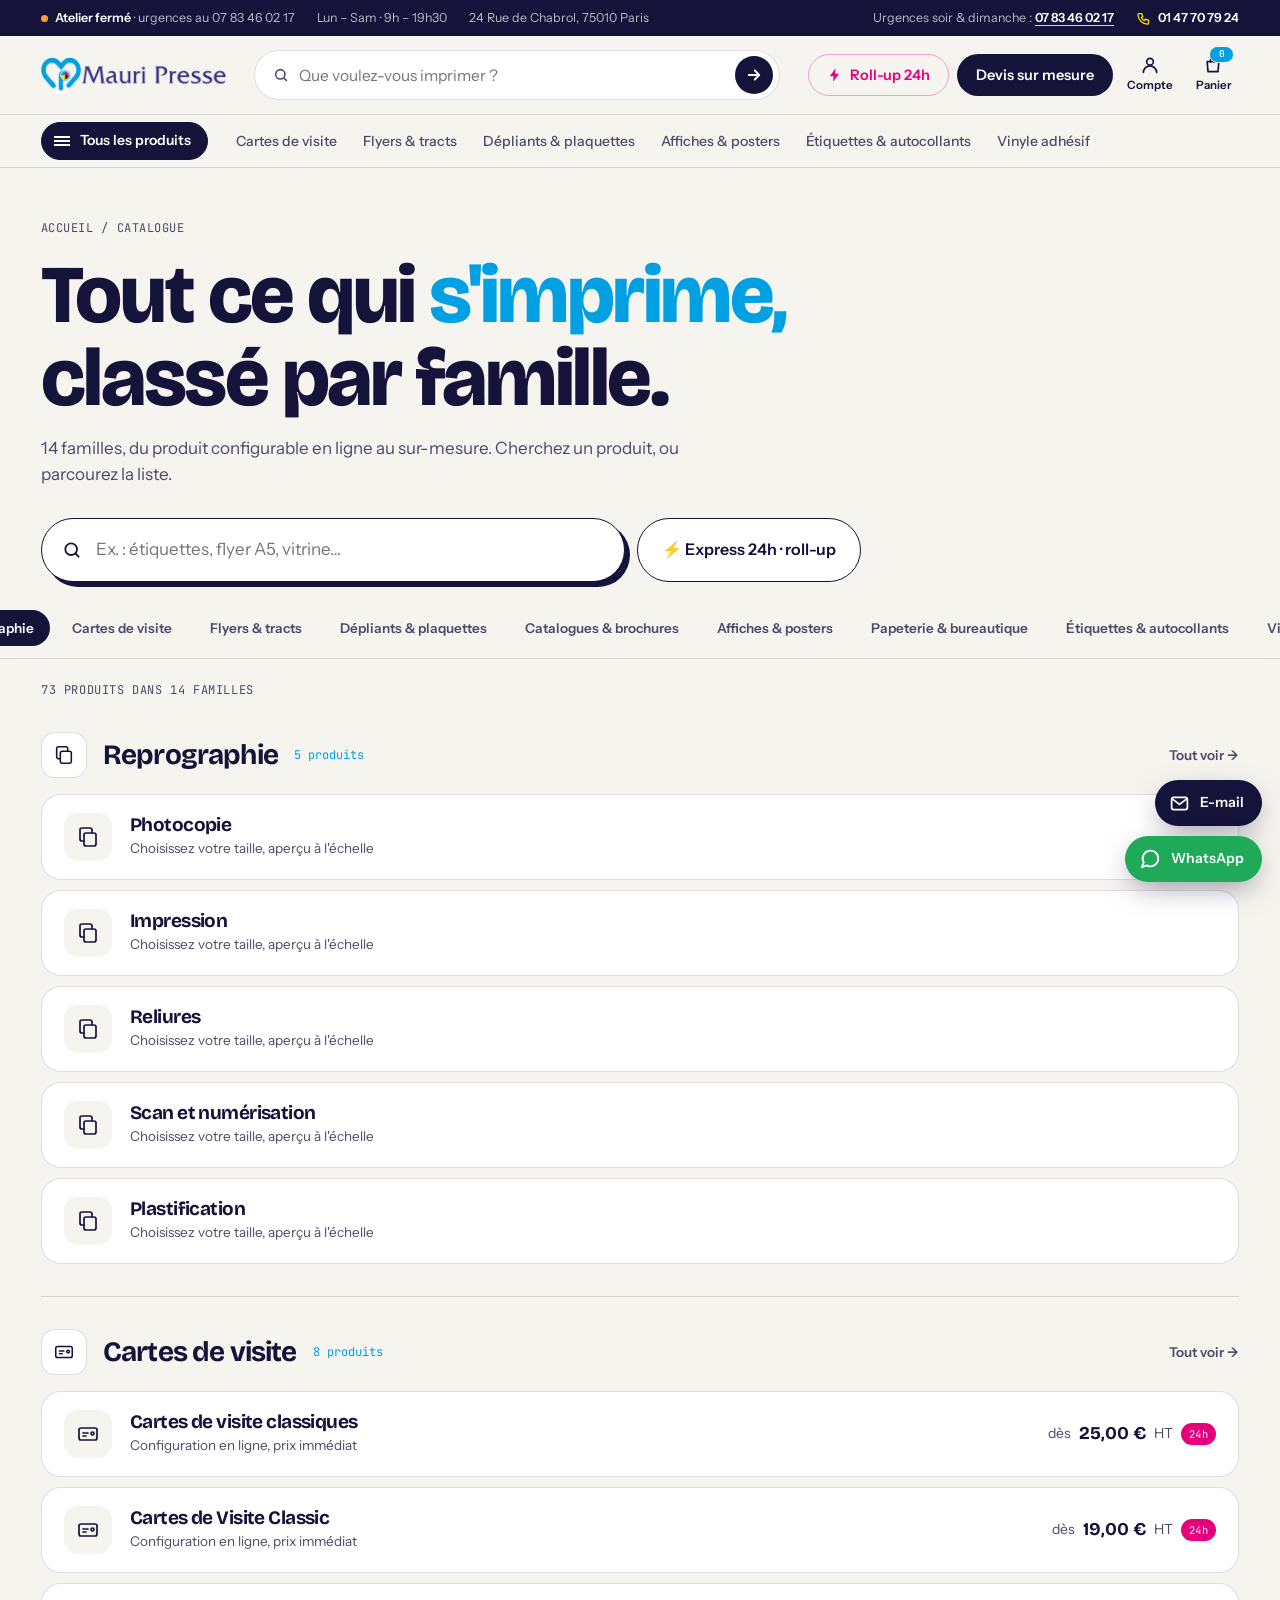
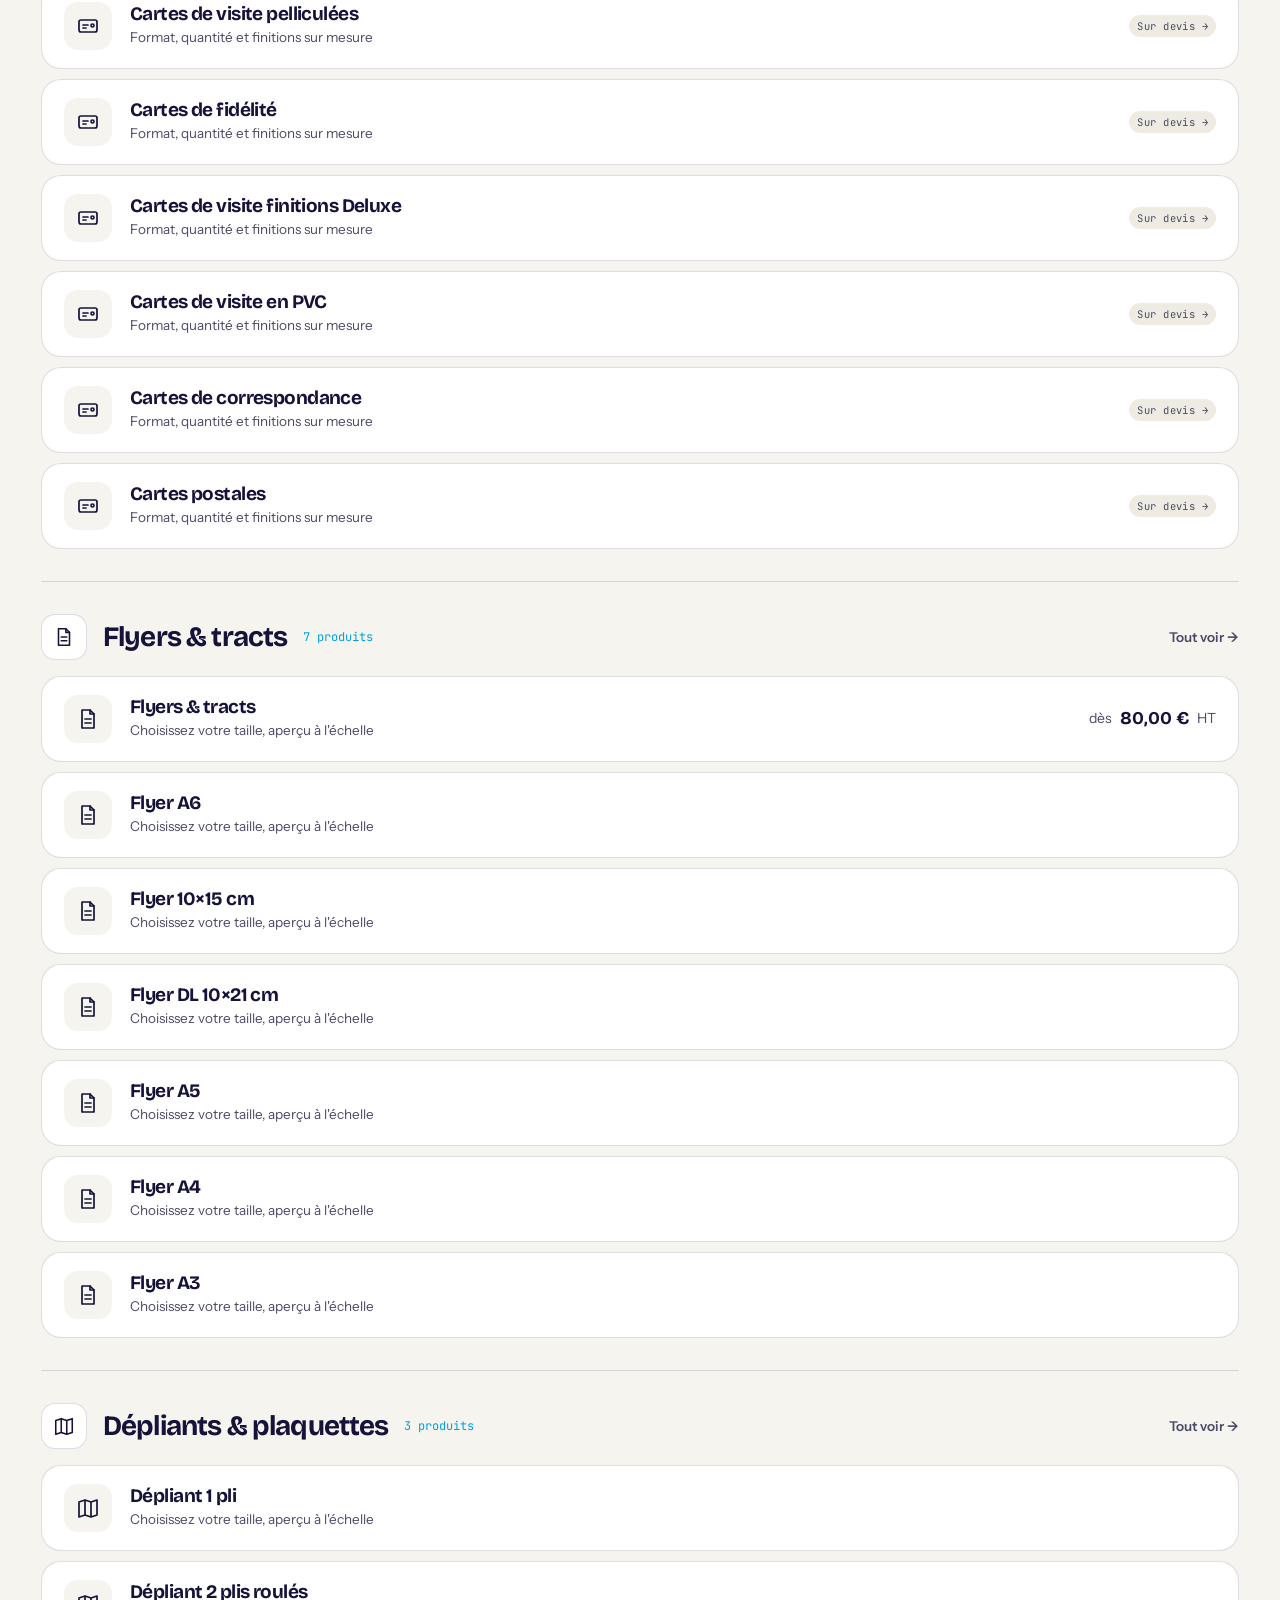
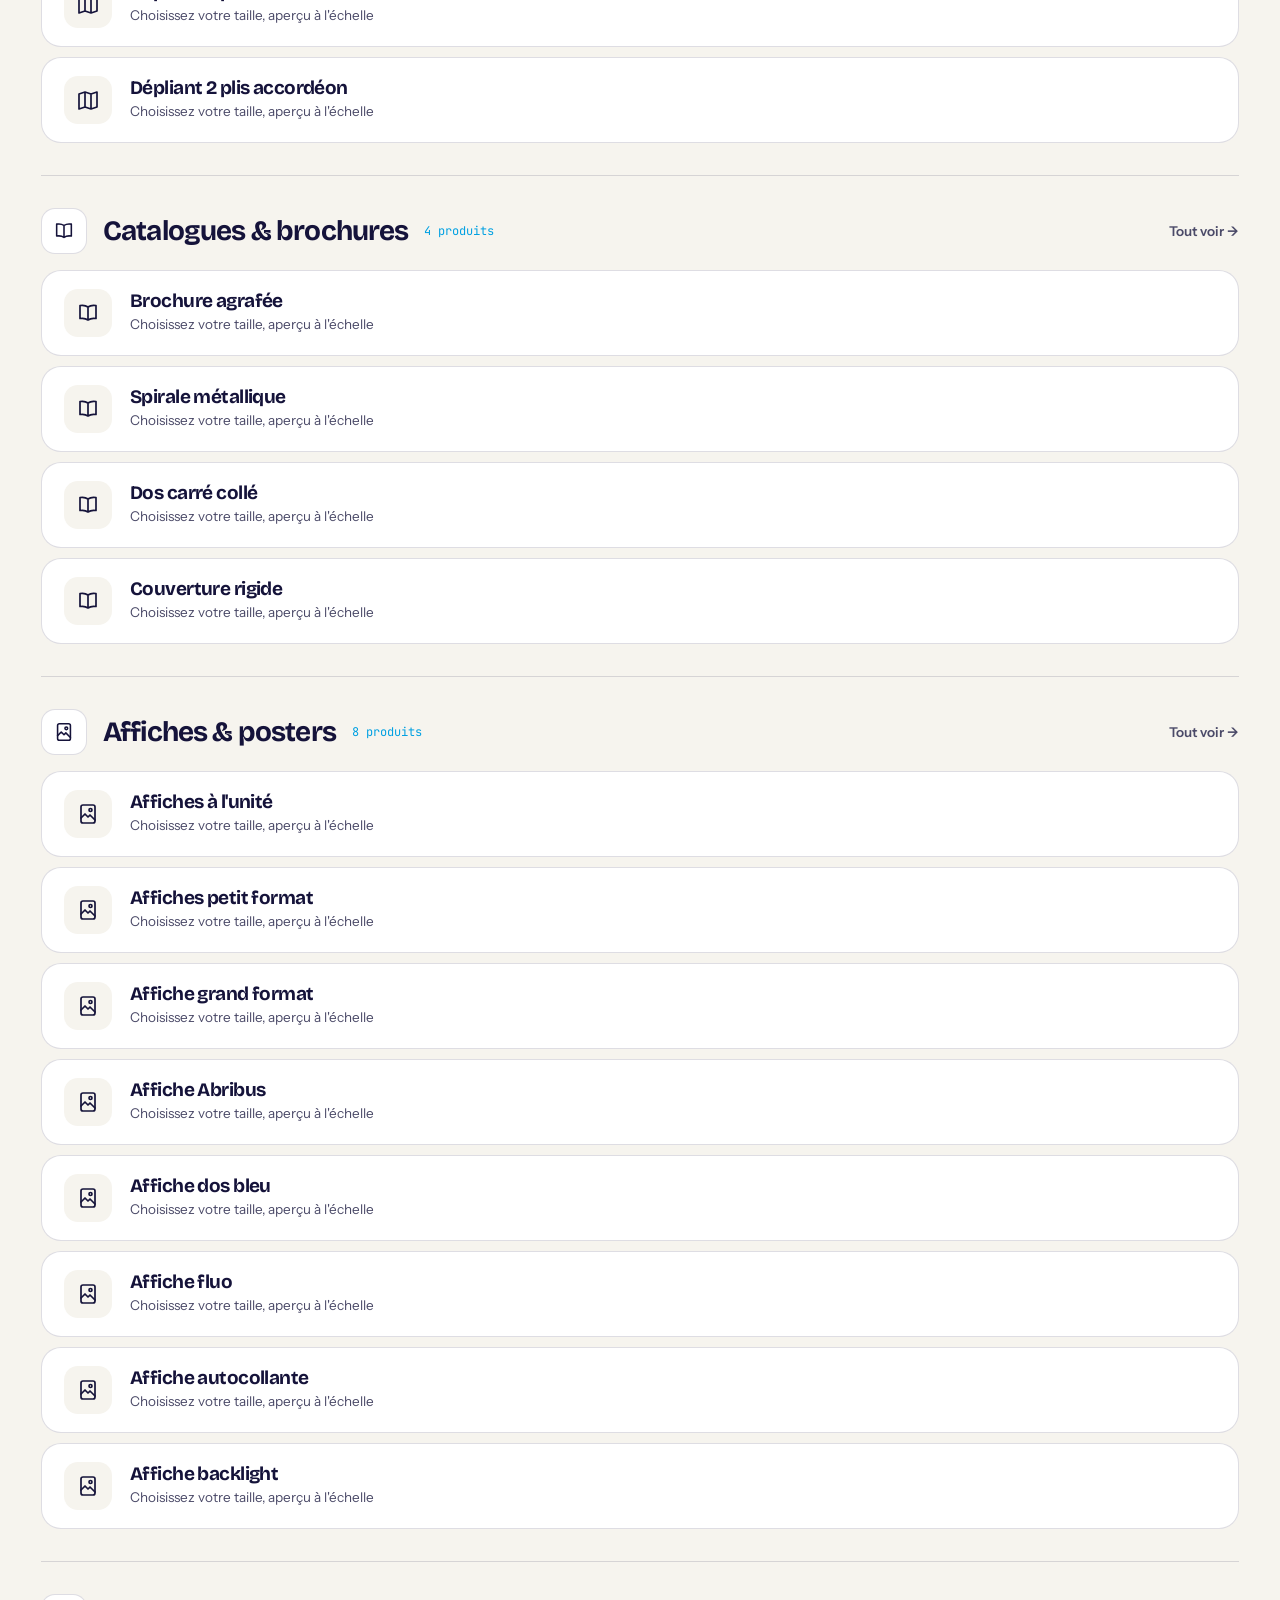
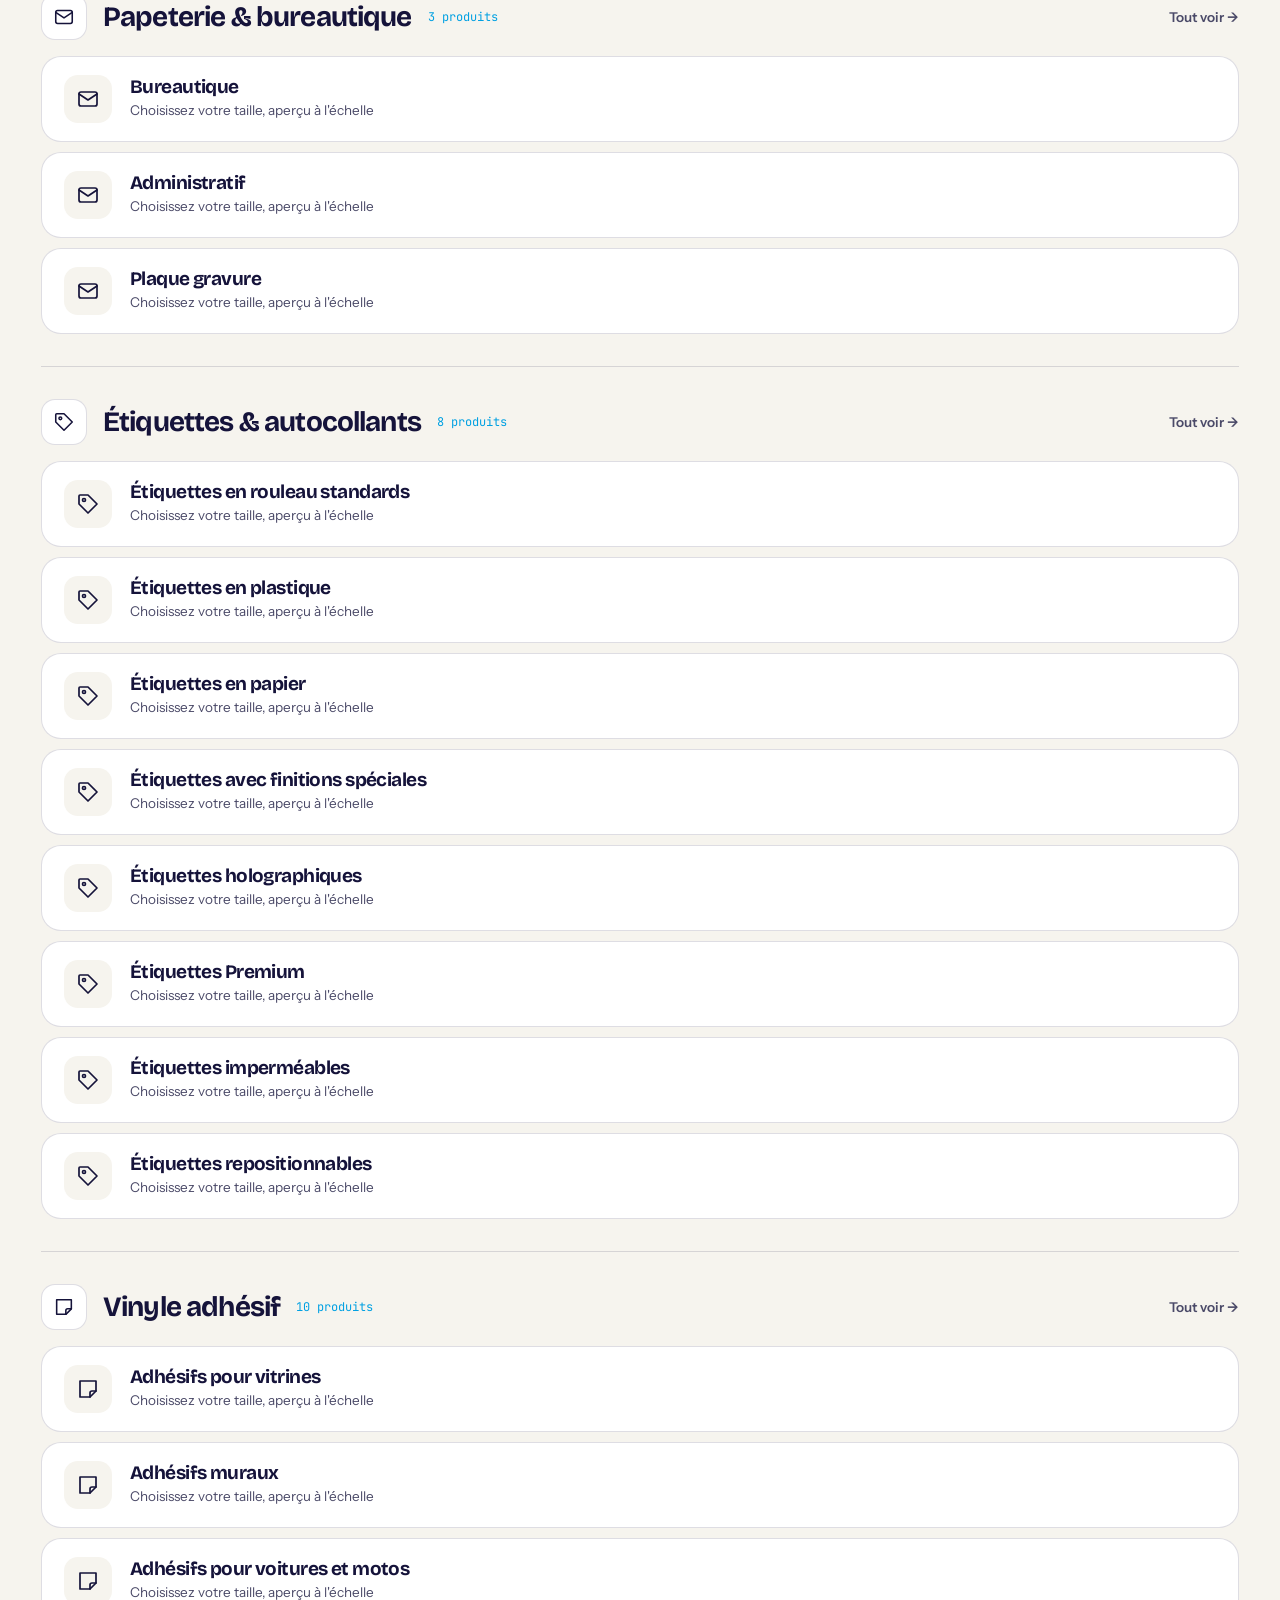
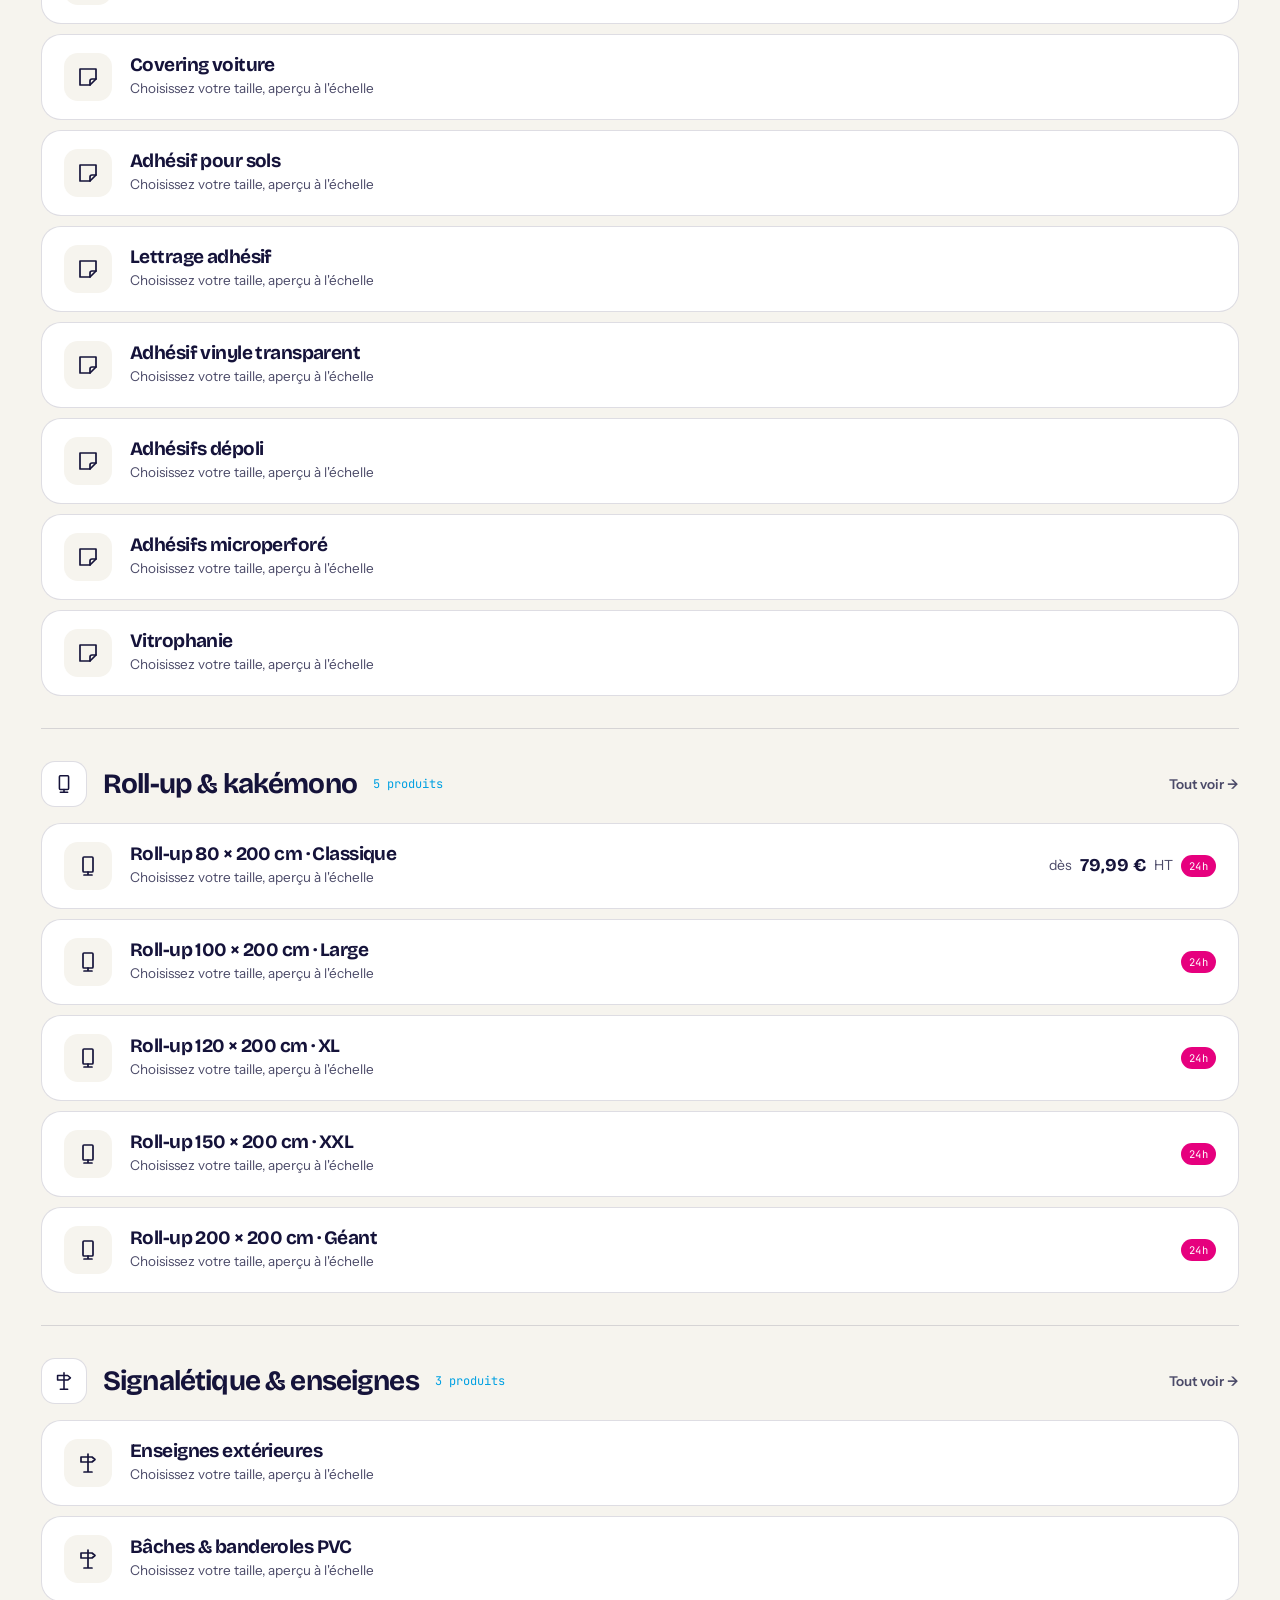
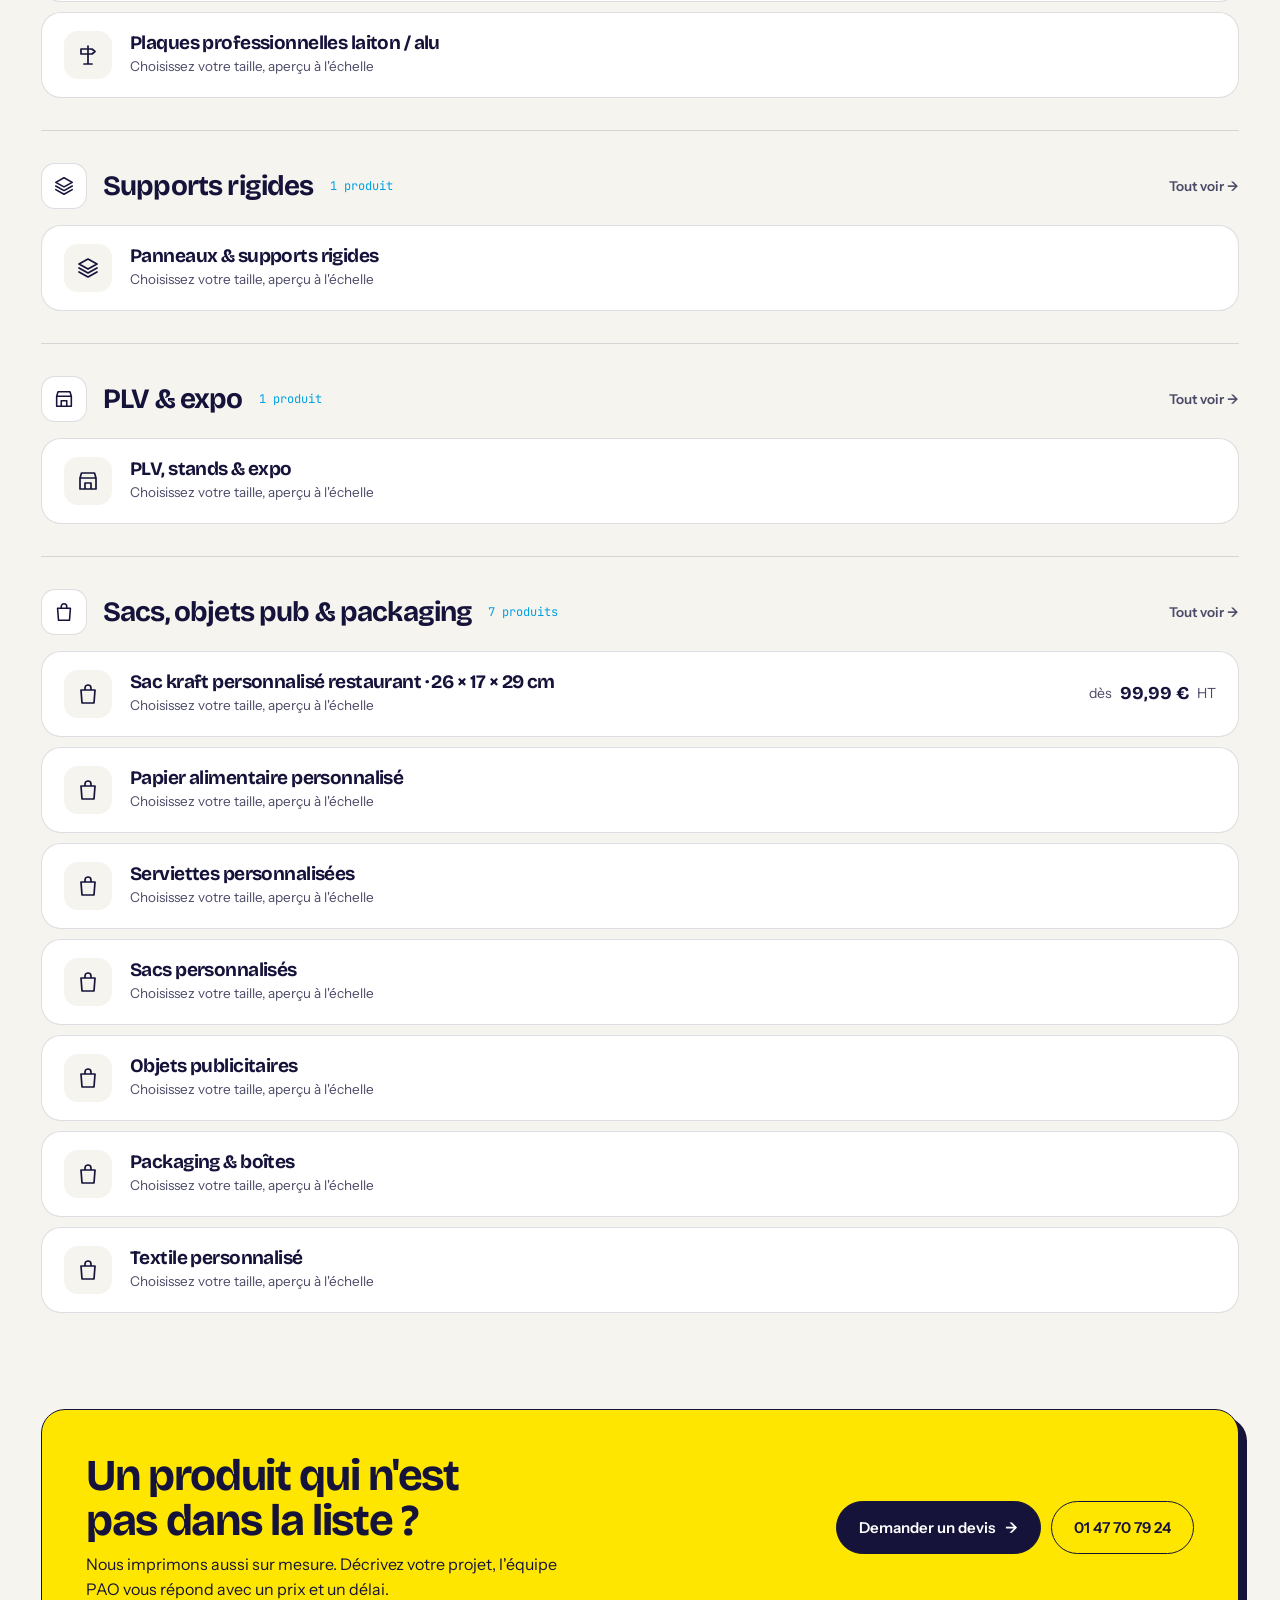
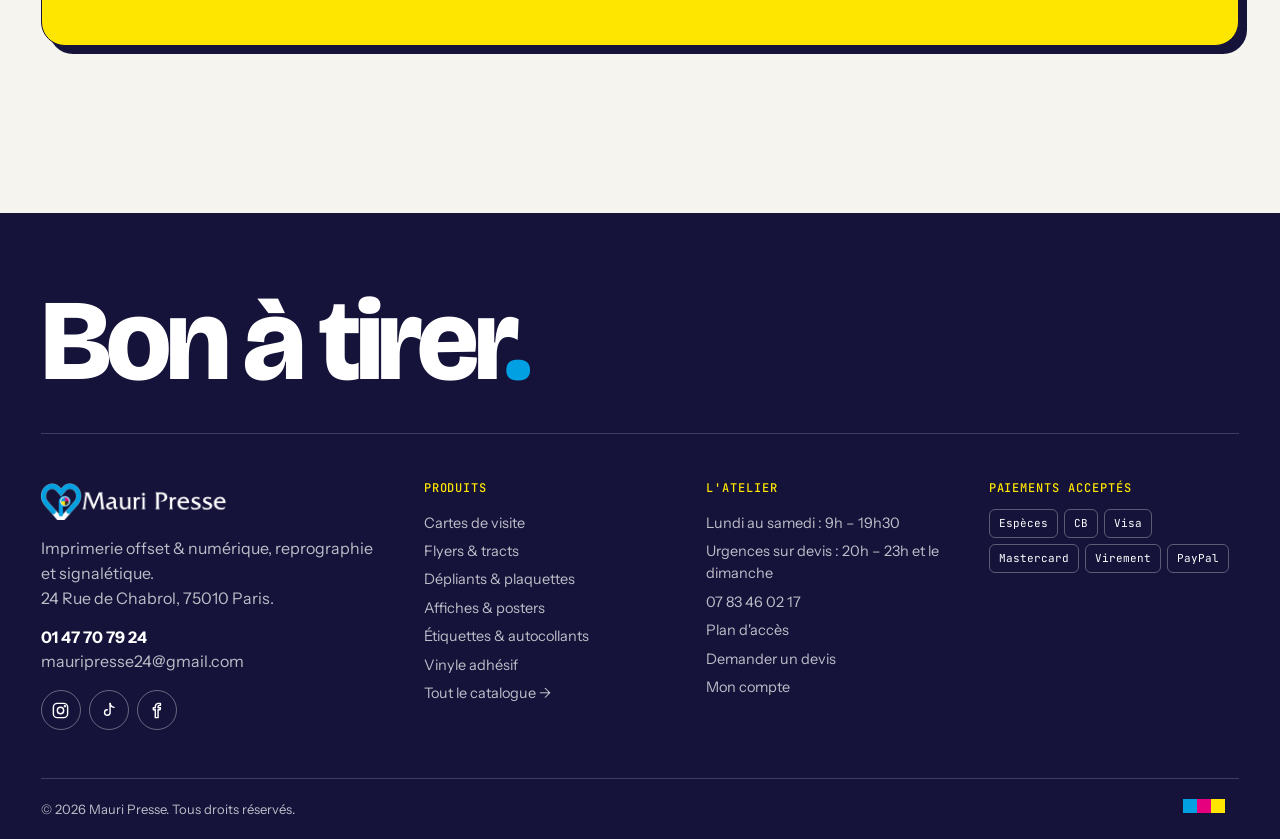
==== commit 8052f395: "Mise à jour du site (24/11/2026 14:51)" ====
--- a/catalogue.html
+++ b/catalogue.html
@@ -9,12 +9,12 @@
 <link rel="preconnect" href="https://fonts.googleapis.com">
 <link rel="preconnect" href="https://fonts.gstatic.com" crossorigin>
 <link href="https://fonts.googleapis.com/css2?family=Bricolage+Grotesque:opsz,wght@12..96,500;12..96,700;12..96,800&family=Instrument+Sans:wght@400;500;600;700&family=JetBrains+Mono:wght@400;500;600&display=swap" rel="stylesheet">
-<link rel="stylesheet" href="assets/style.css?v=202611241414">
+<link rel="stylesheet" href="assets/style.css?v=202611241451">
 </head>
 <body>
 <div id="site-header"></div>
-<script src="assets/data.js?v=202611241414"></script>
-<script src="assets/app.js?v=202611241414"></script>
+<script src="assets/data.js?v=202611241451"></script>
+<script src="assets/app.js?v=202611241451"></script>
 
 <main>
   <section class="pagehead pagehead--plain"><div class="wrap">
--- a/assets/style.css
+++ b/assets/style.css
@@ -2321,3 +2321,5 @@
 .paysum div { display: flex; justify-content: space-between; padding: 3px 0; font-size: 14.5px; }
 .paysum__ttc { margin-top: 8px; padding-top: 10px !important; border-top: 1.5px solid var(--ink); align-items: baseline; }
 .paysum__ttc b { font-family: var(--display); font-size: 30px; }
+.pgrid__note { display: block; margin-top: 7px; font-size: 10.5px; line-height: 1.35; color: rgba(255,255,255,.75); font-family: var(--body); }
+.recap__date small { display: block; margin-top: 4px; font-size: 12px; color: var(--ink-soft); }
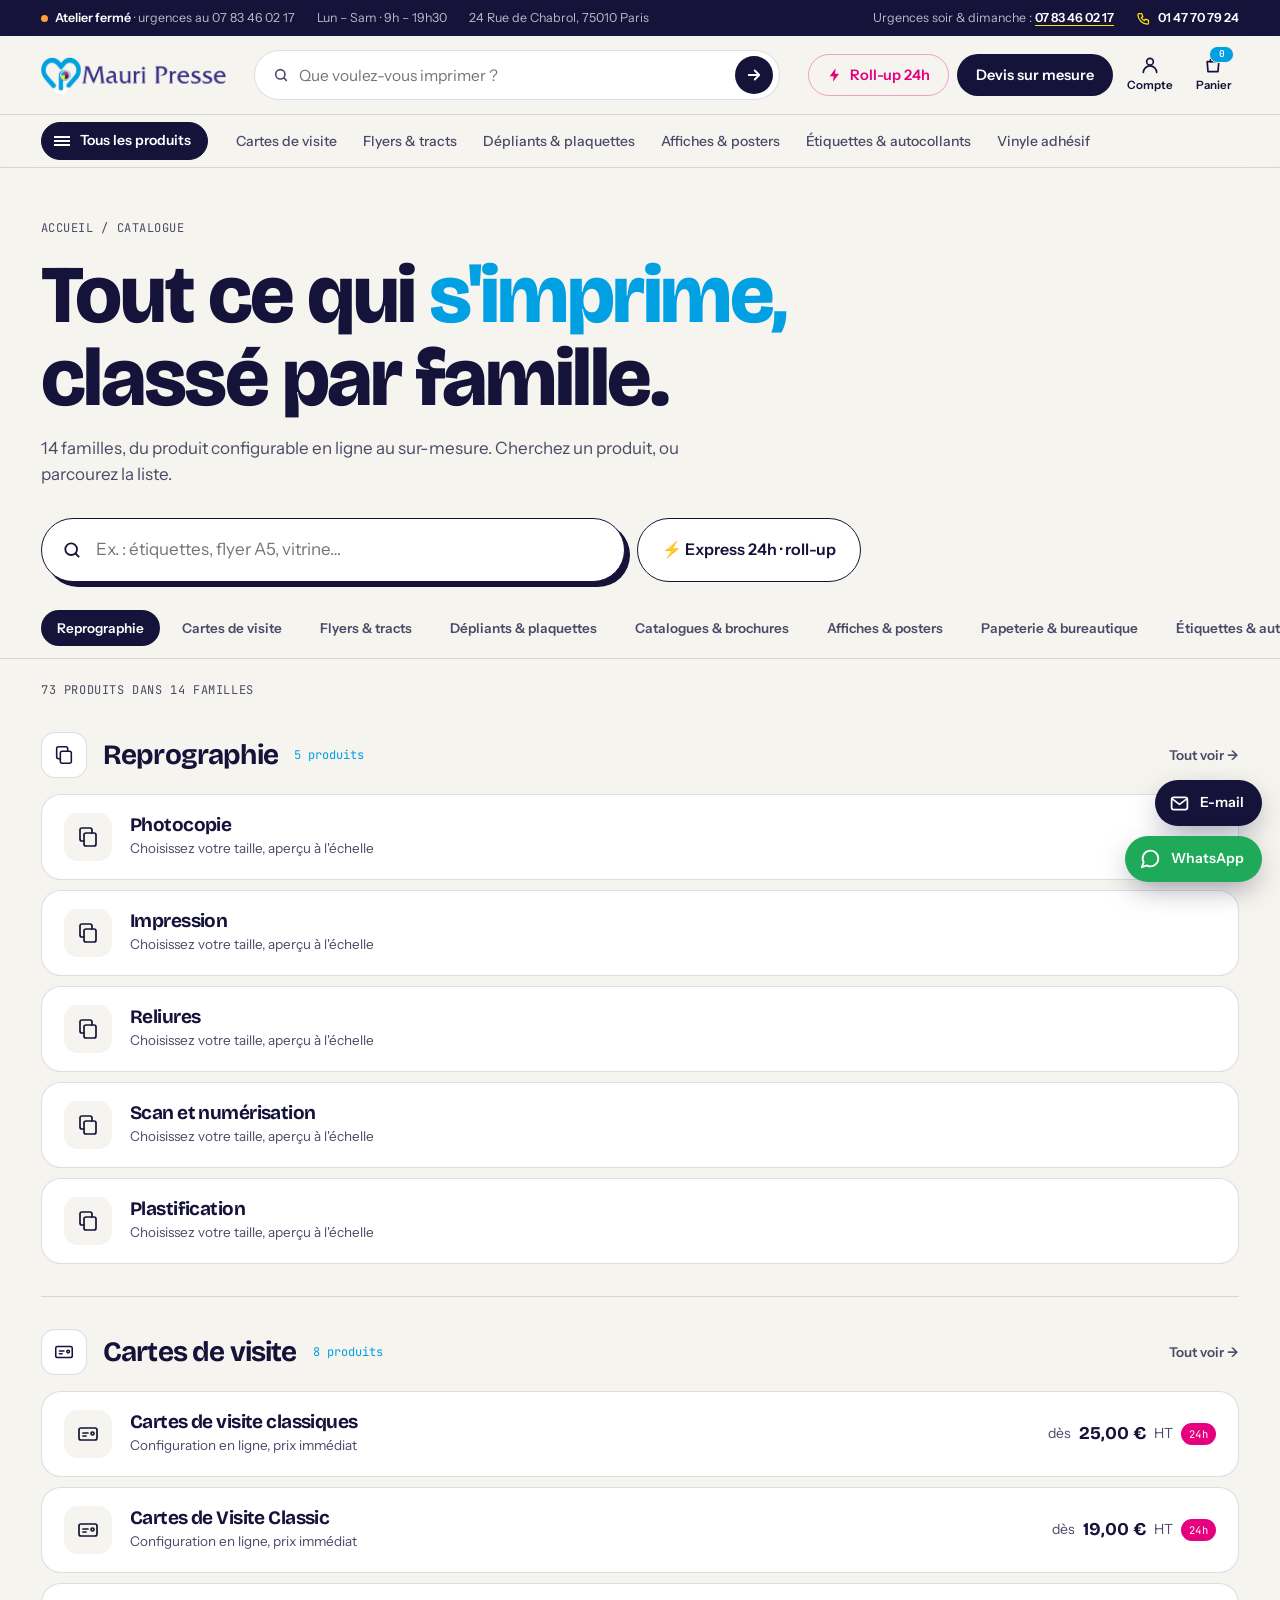
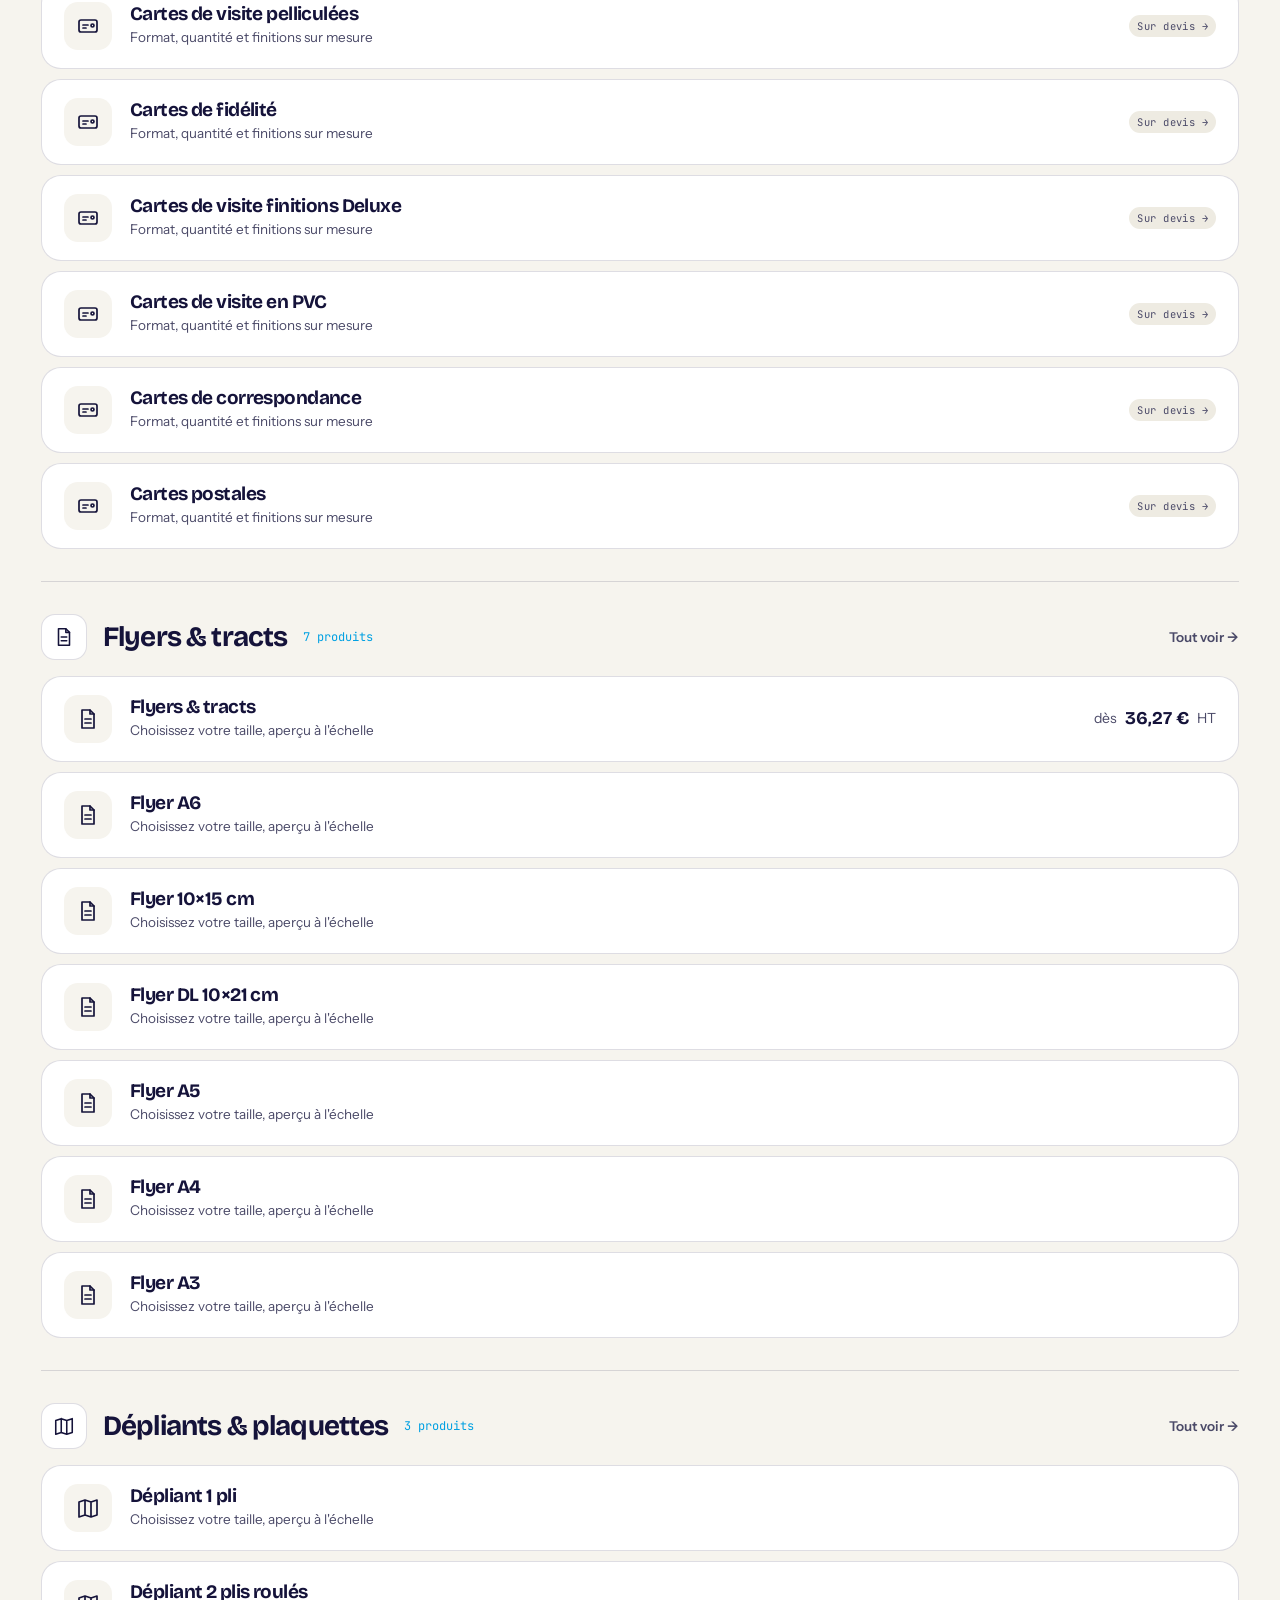
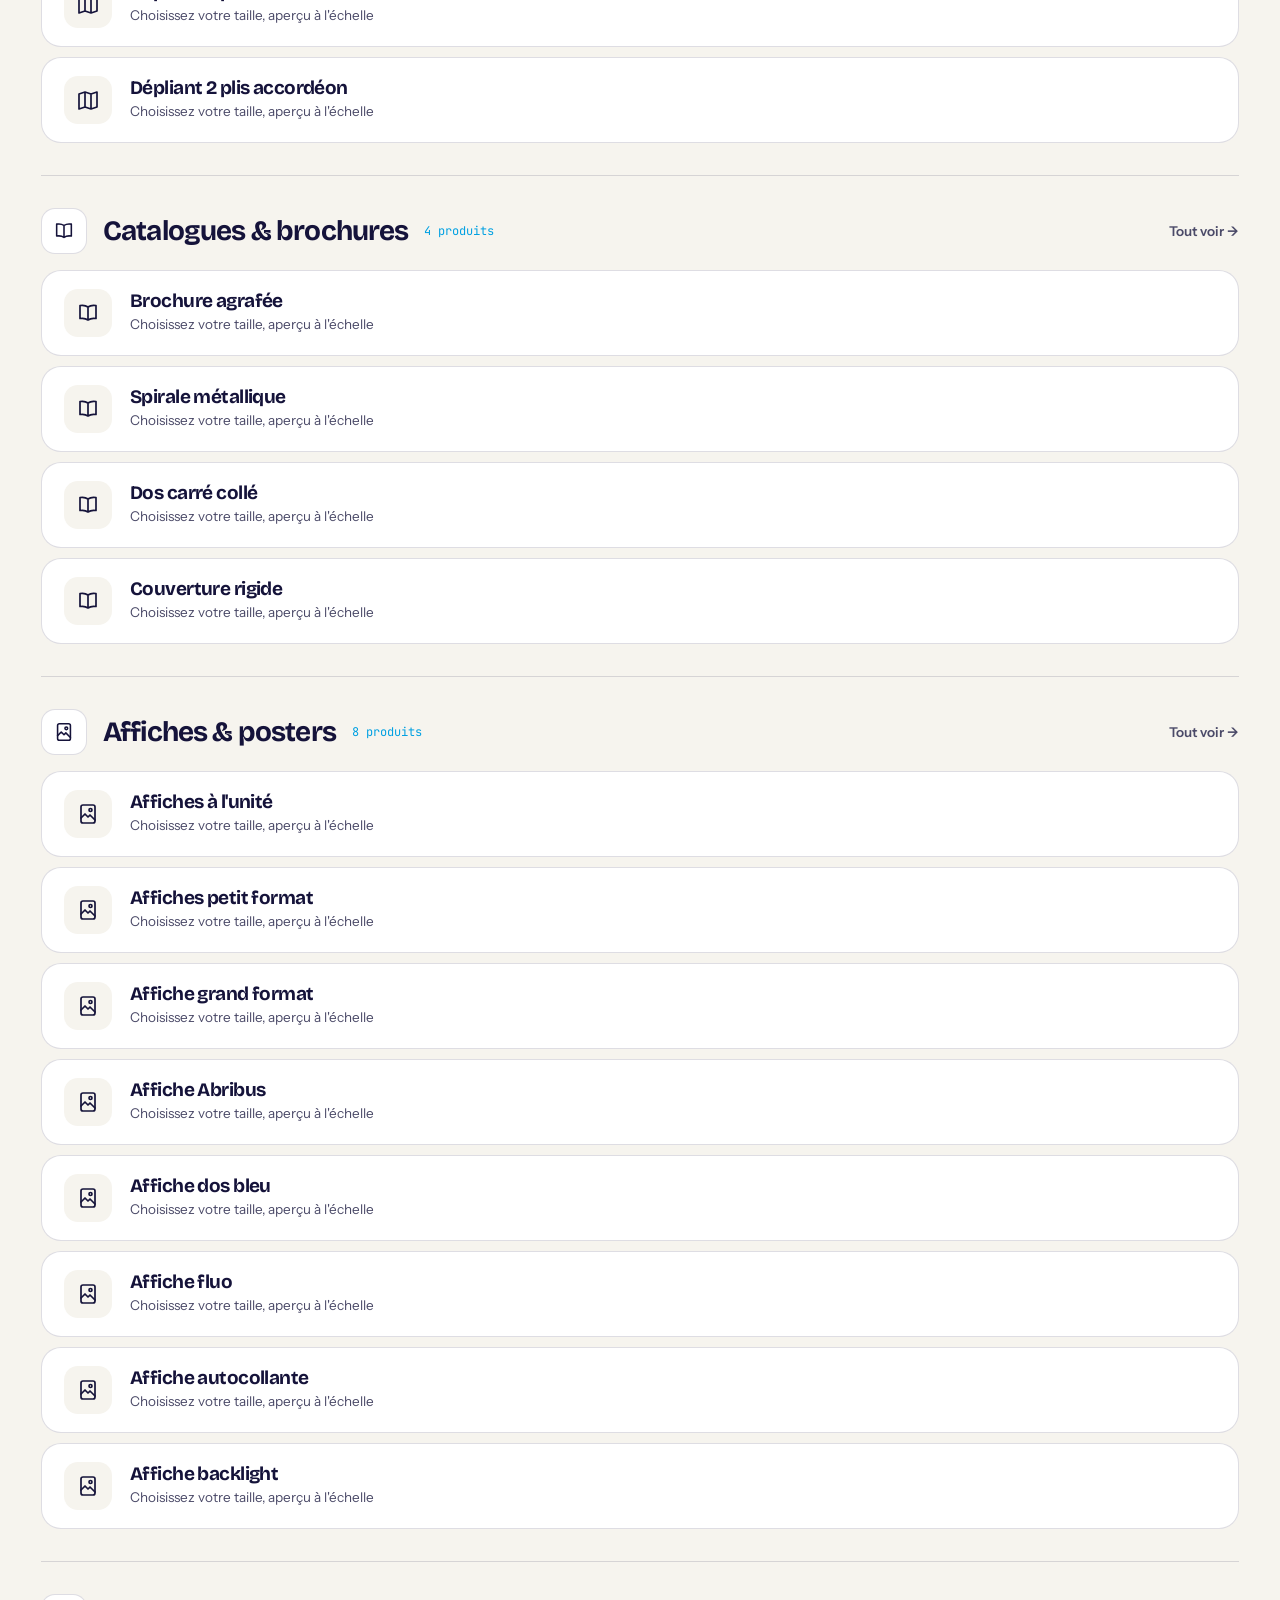
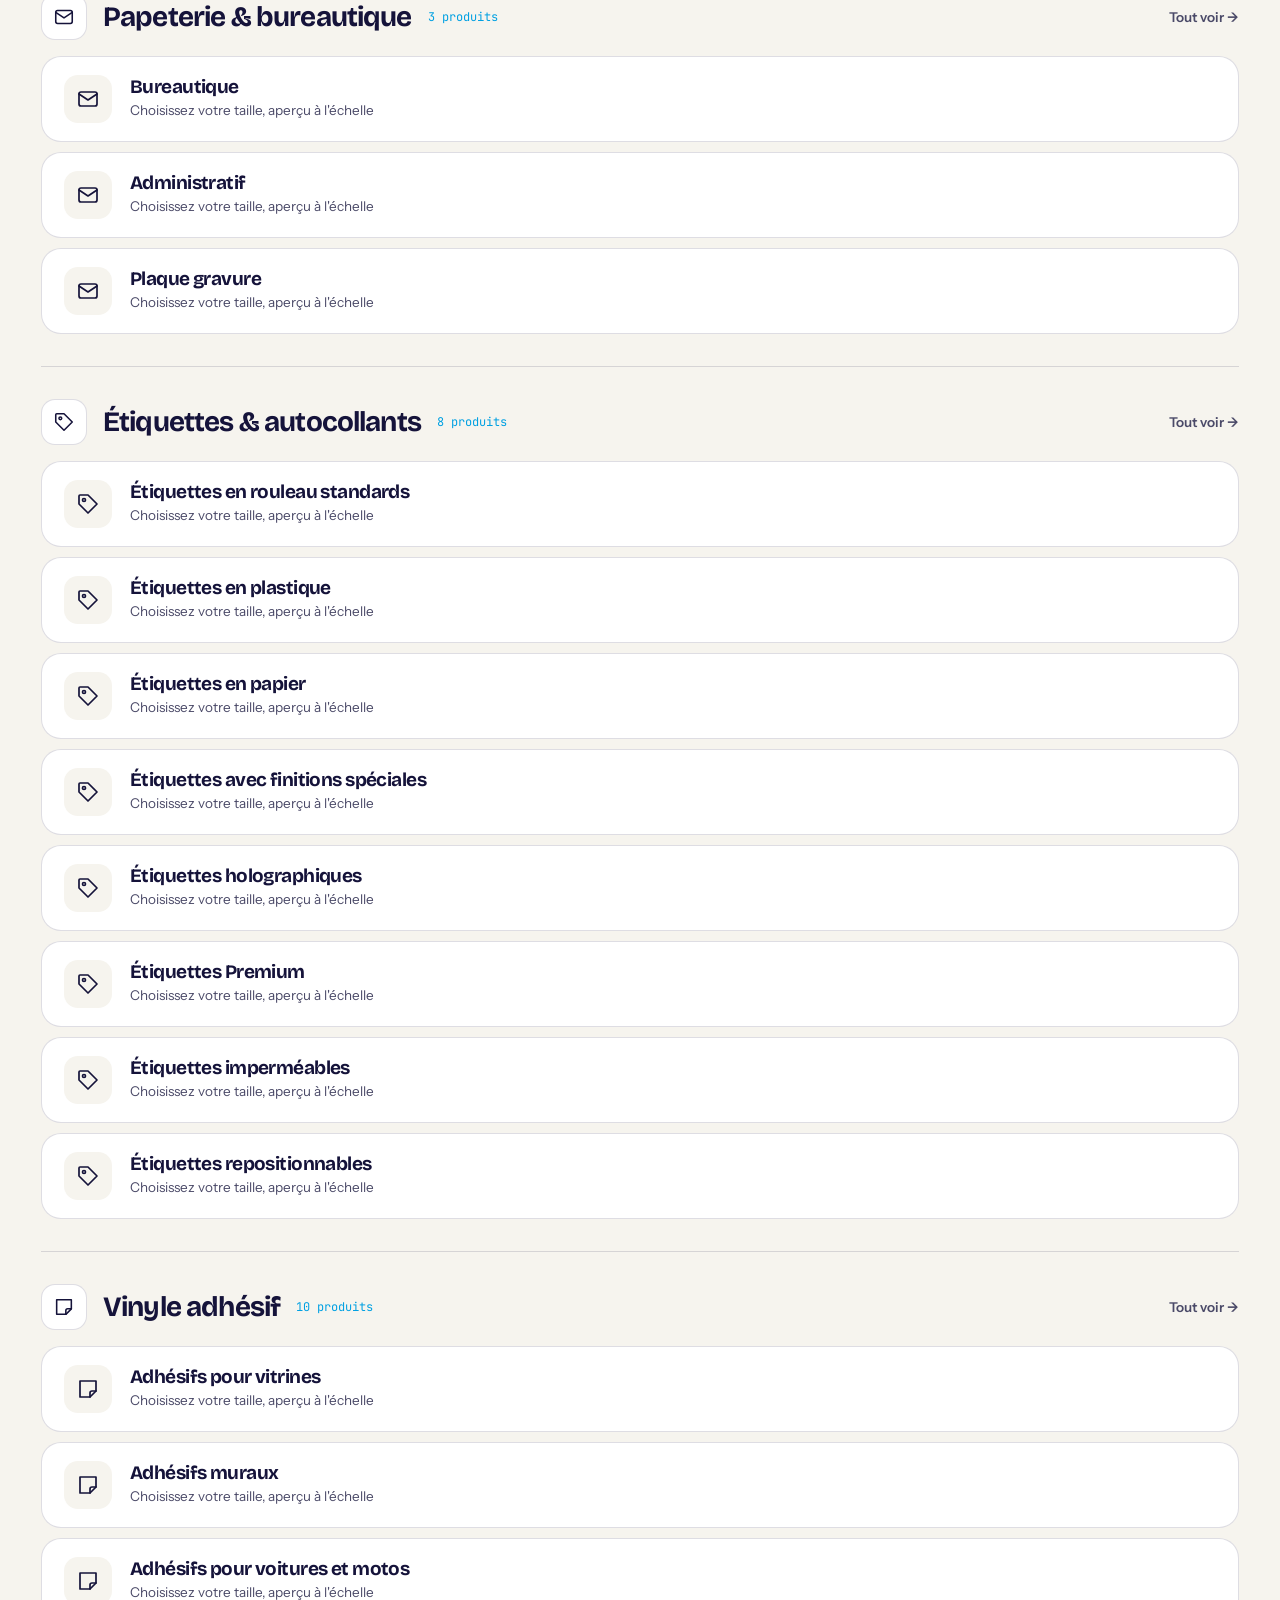
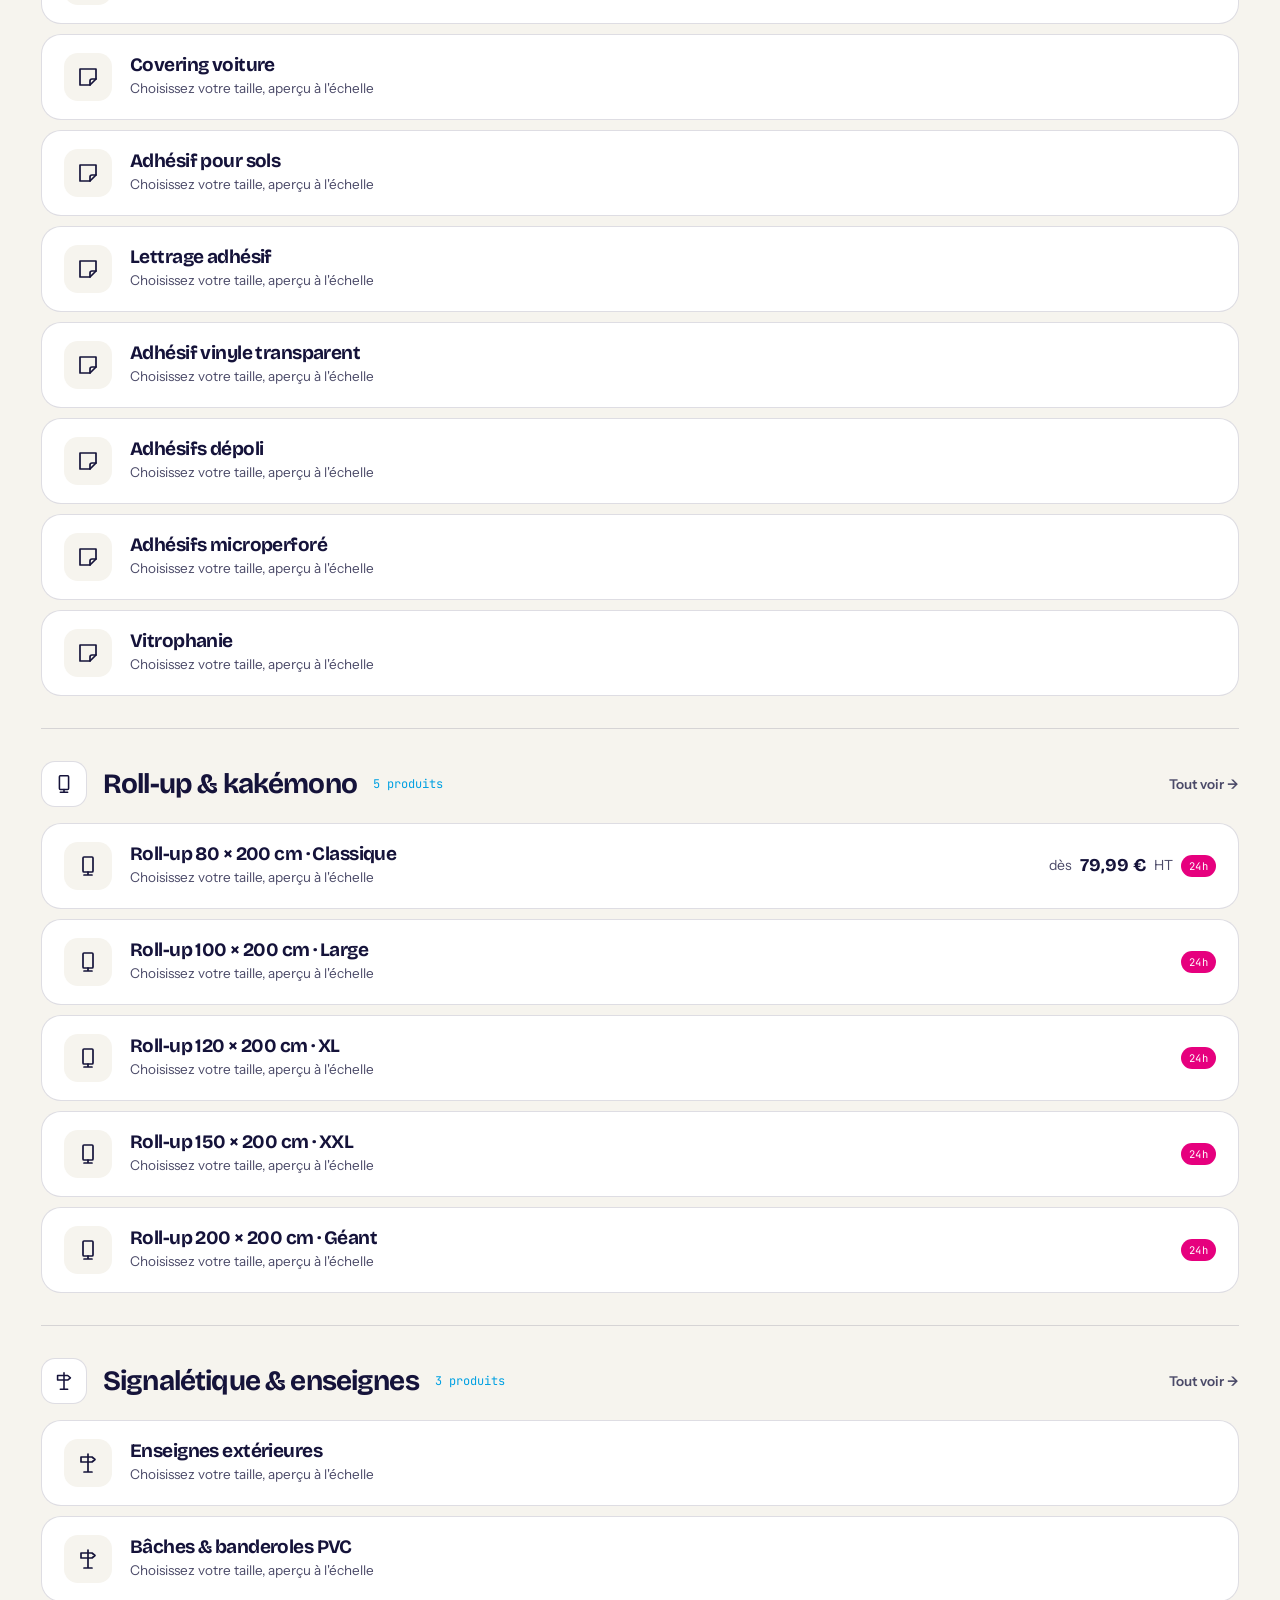
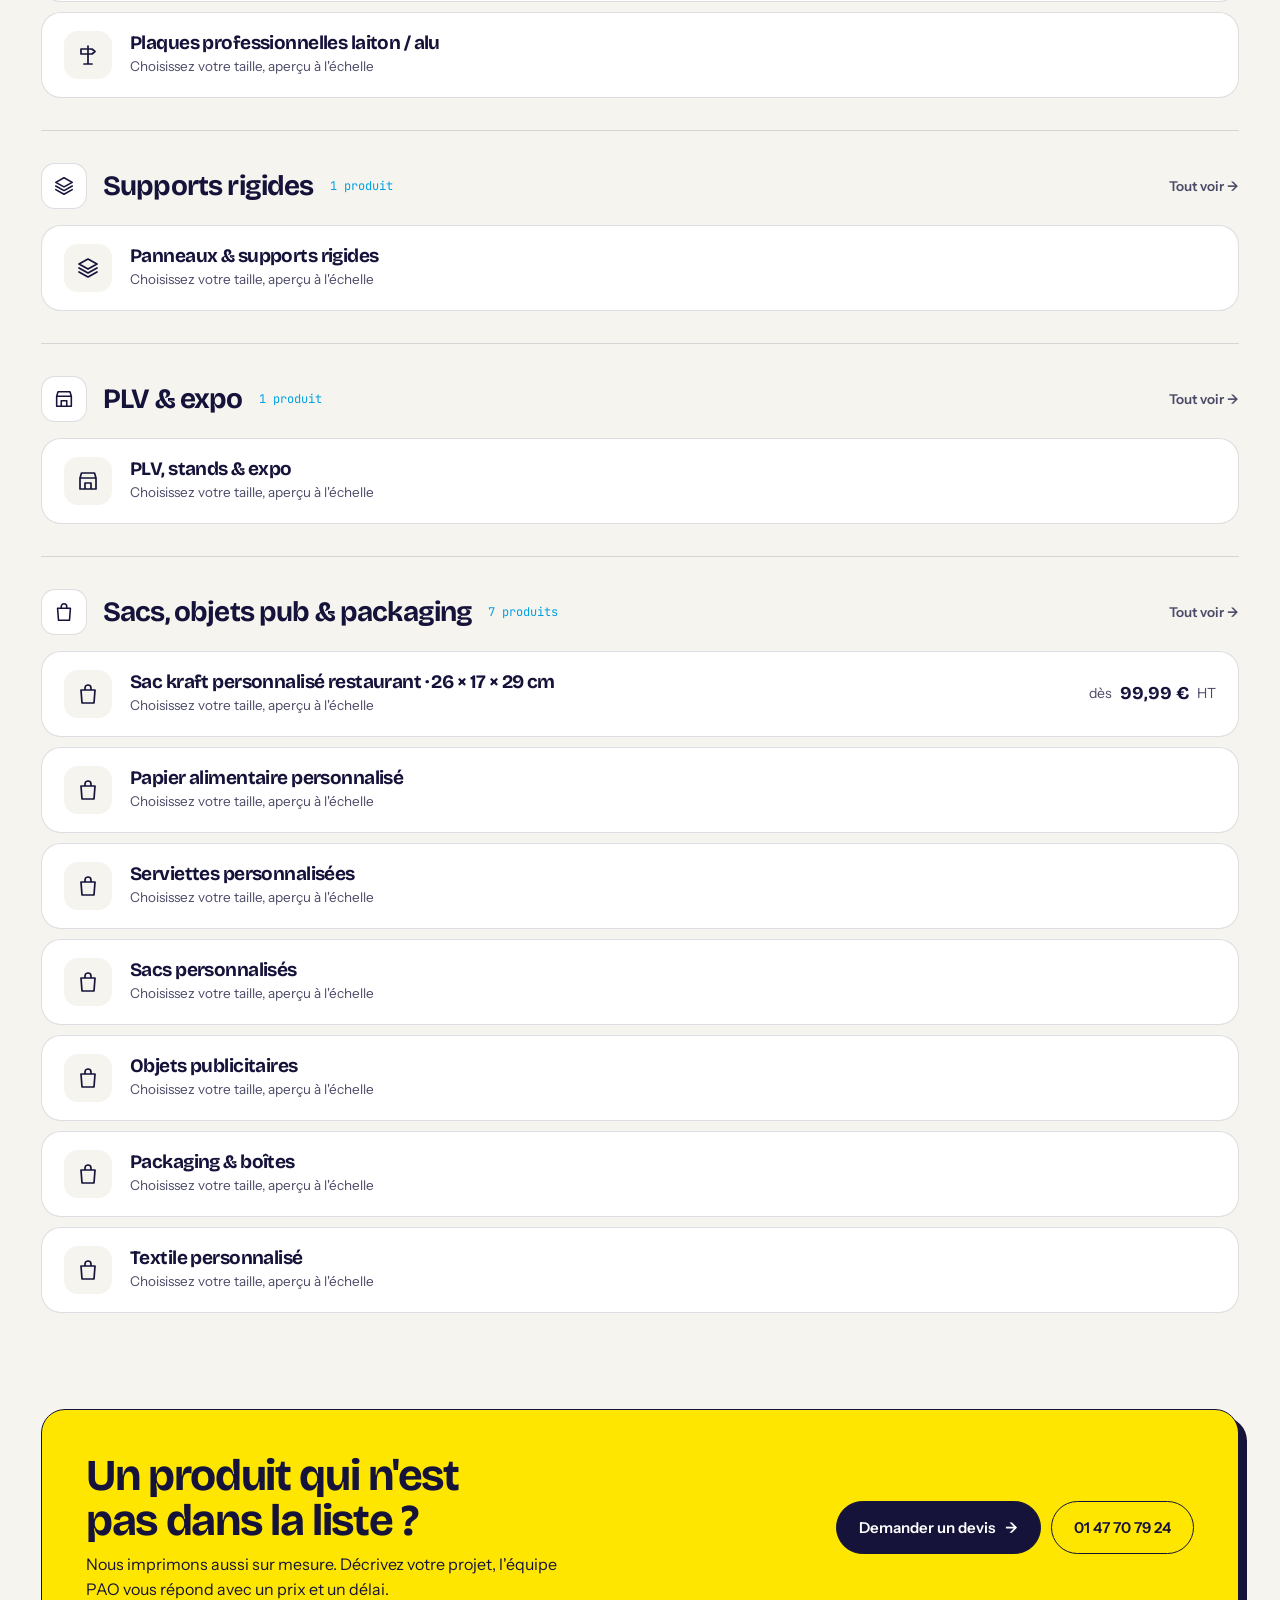
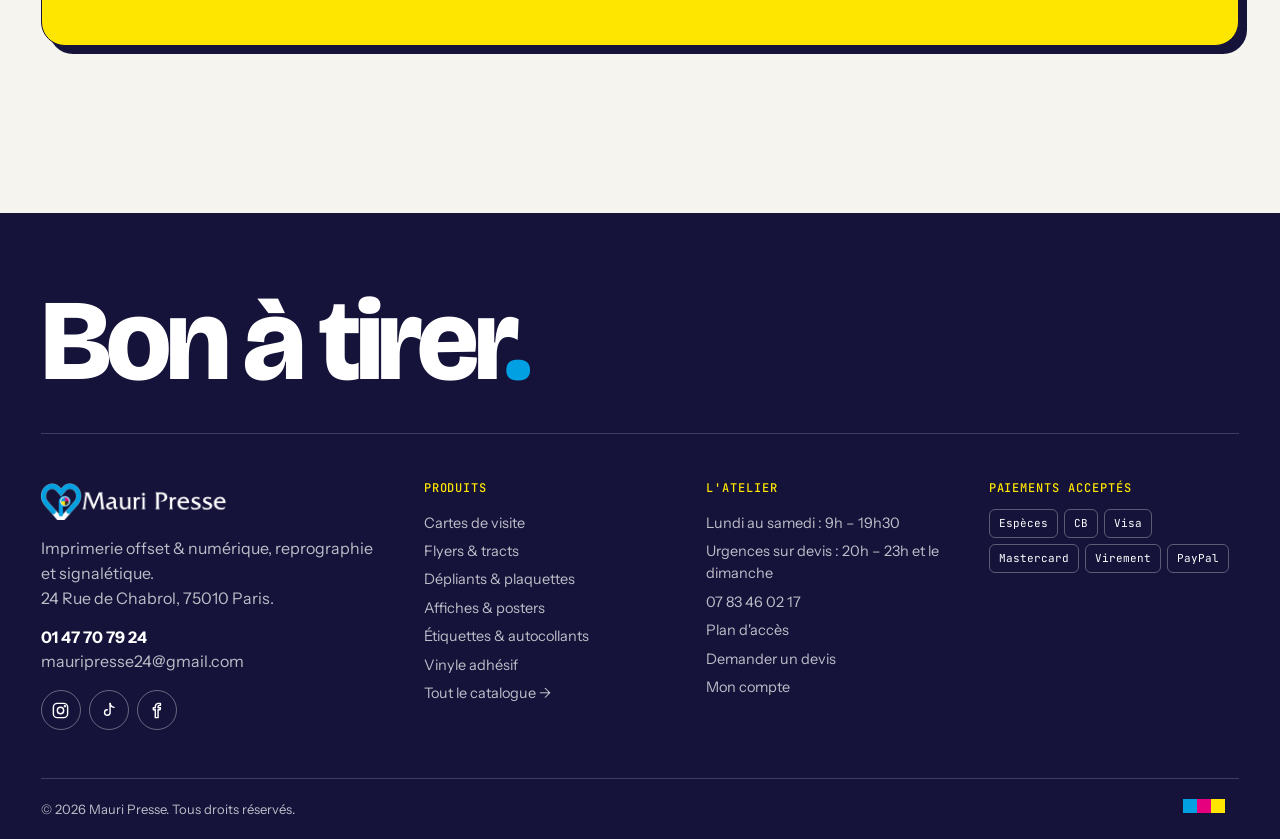
==== commit dacf00be: "Mise à jour du site (24/11/2026 14:56)" ====
--- a/catalogue.html
+++ b/catalogue.html
@@ -9,12 +9,12 @@
 <link rel="preconnect" href="https://fonts.googleapis.com">
 <link rel="preconnect" href="https://fonts.gstatic.com" crossorigin>
 <link href="https://fonts.googleapis.com/css2?family=Bricolage+Grotesque:opsz,wght@12..96,500;12..96,700;12..96,800&family=Instrument+Sans:wght@400;500;600;700&family=JetBrains+Mono:wght@400;500;600&display=swap" rel="stylesheet">
-<link rel="stylesheet" href="assets/style.css?v=202611241451">
+<link rel="stylesheet" href="assets/style.css?v=202611241456">
 </head>
 <body>
 <div id="site-header"></div>
-<script src="assets/data.js?v=202611241451"></script>
-<script src="assets/app.js?v=202611241451"></script>
+<script src="assets/data.js?v=202611241456"></script>
+<script src="assets/app.js?v=202611241456"></script>
 
 <main>
   <section class="pagehead pagehead--plain"><div class="wrap">
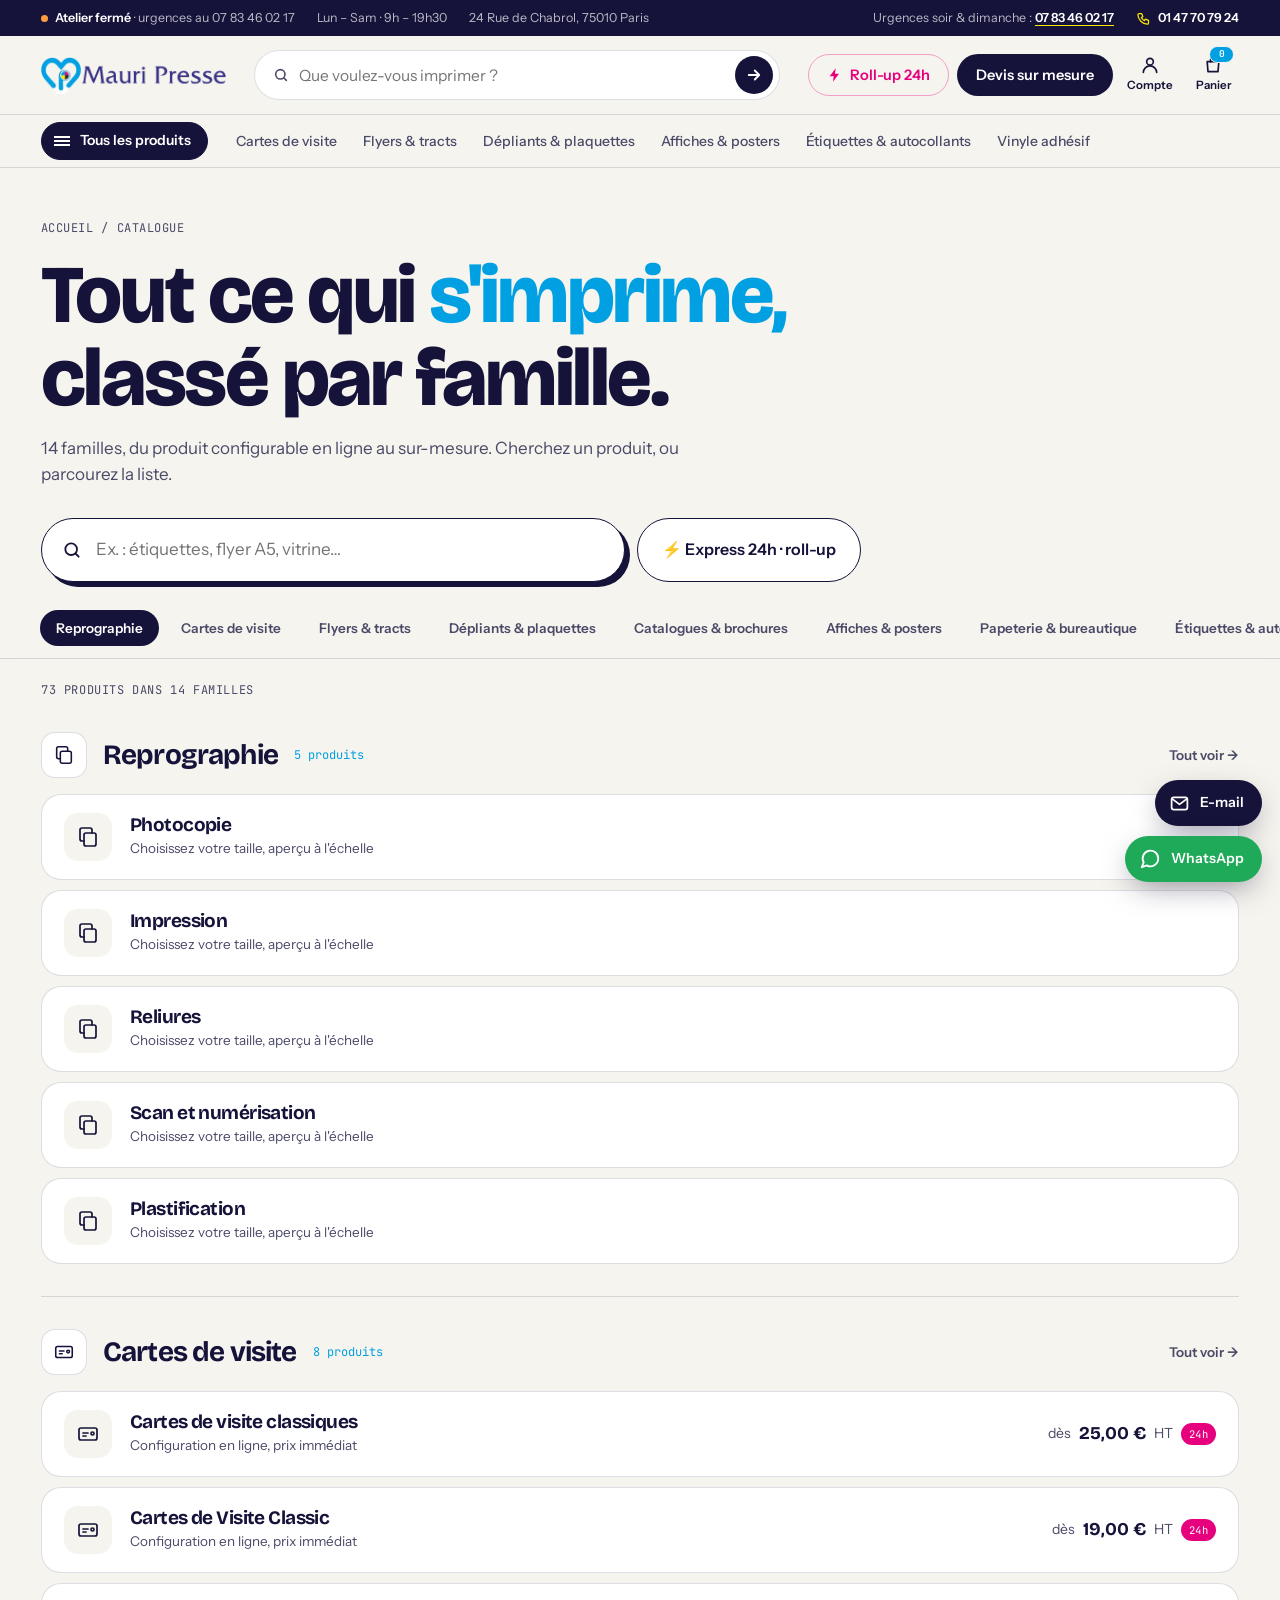
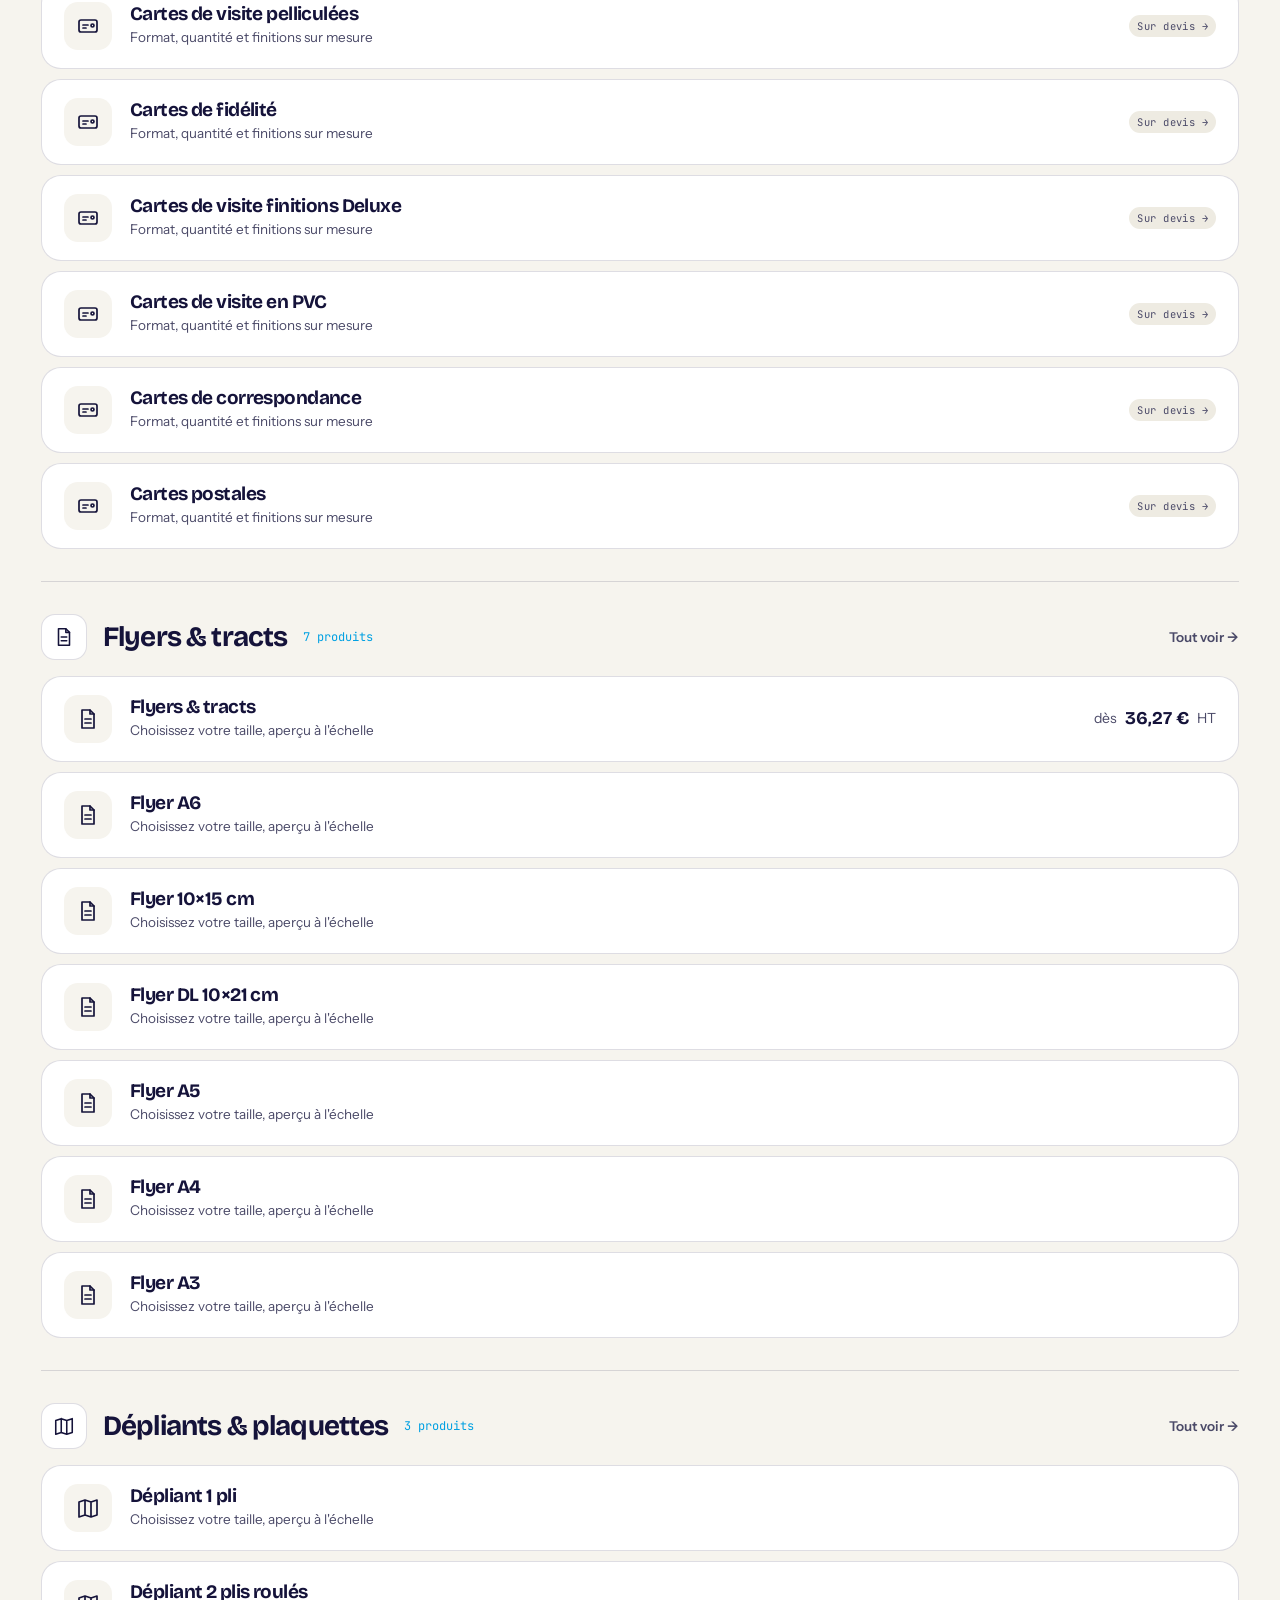
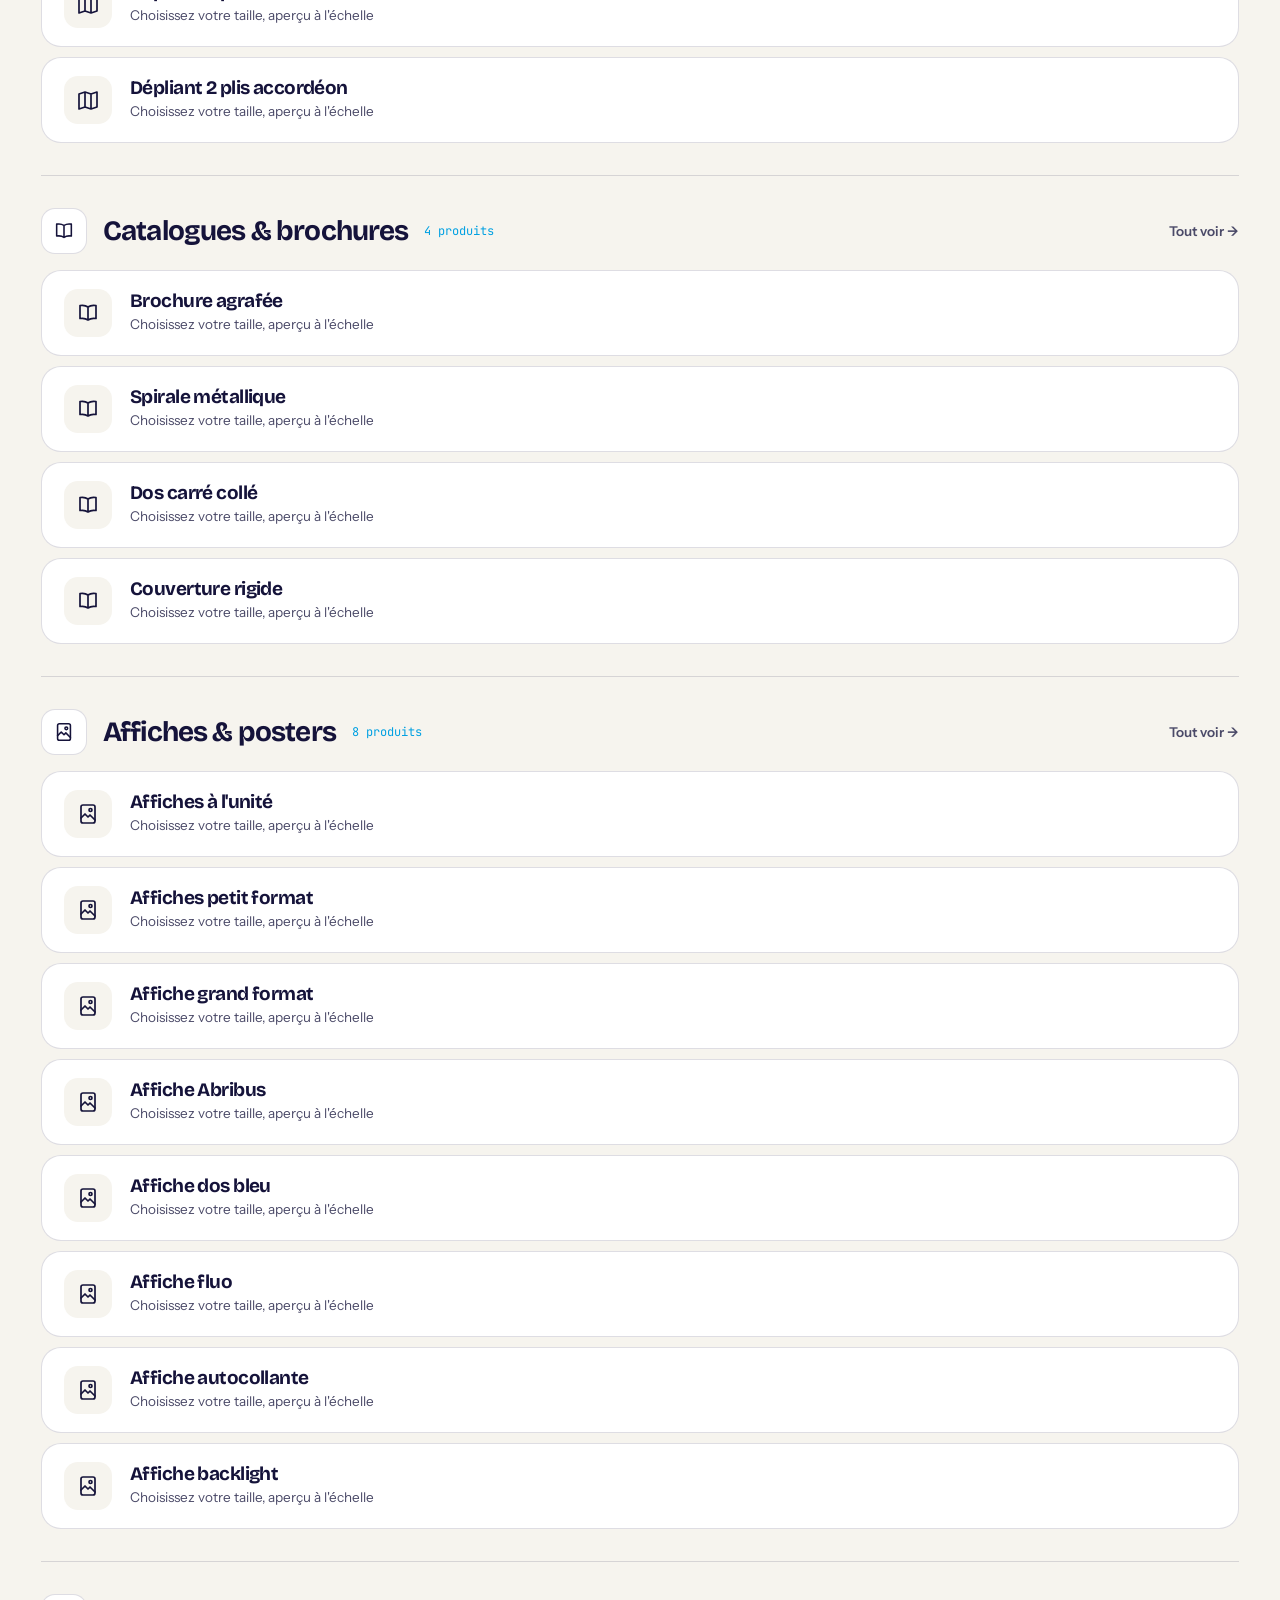
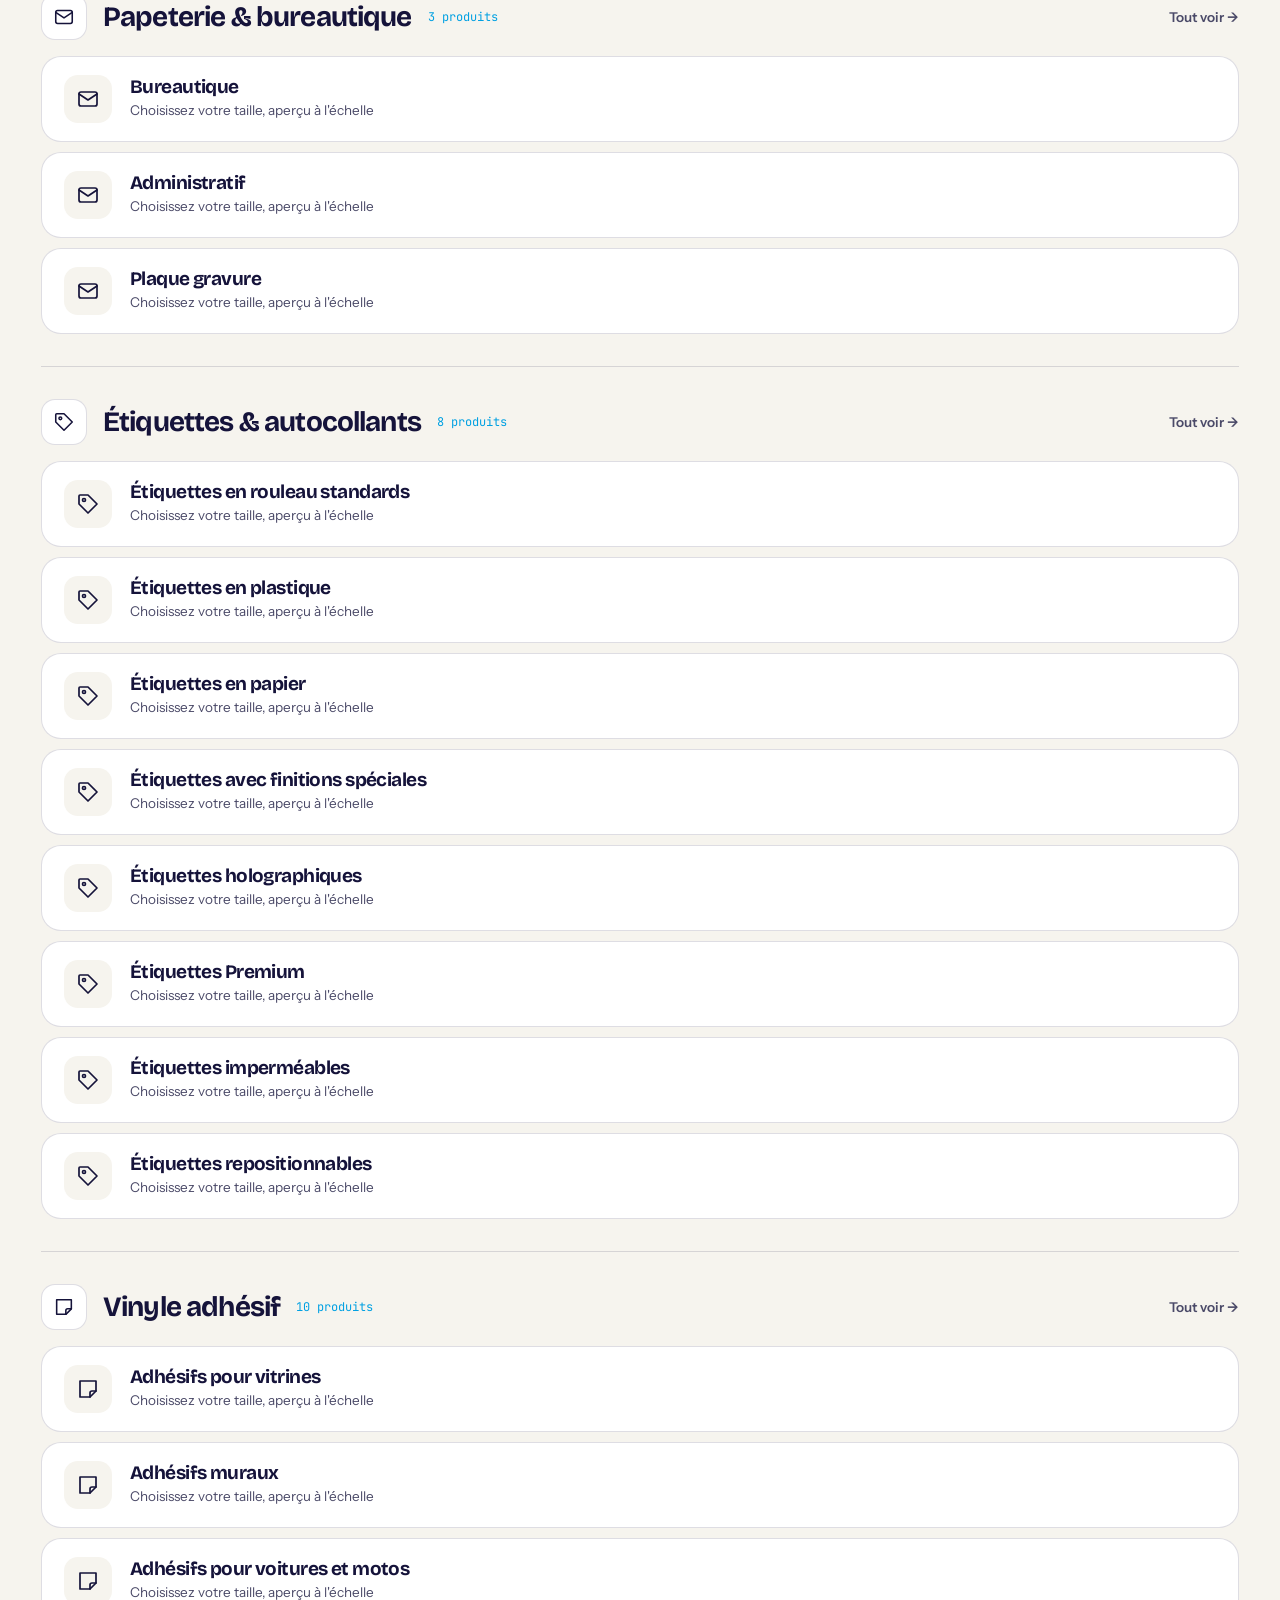
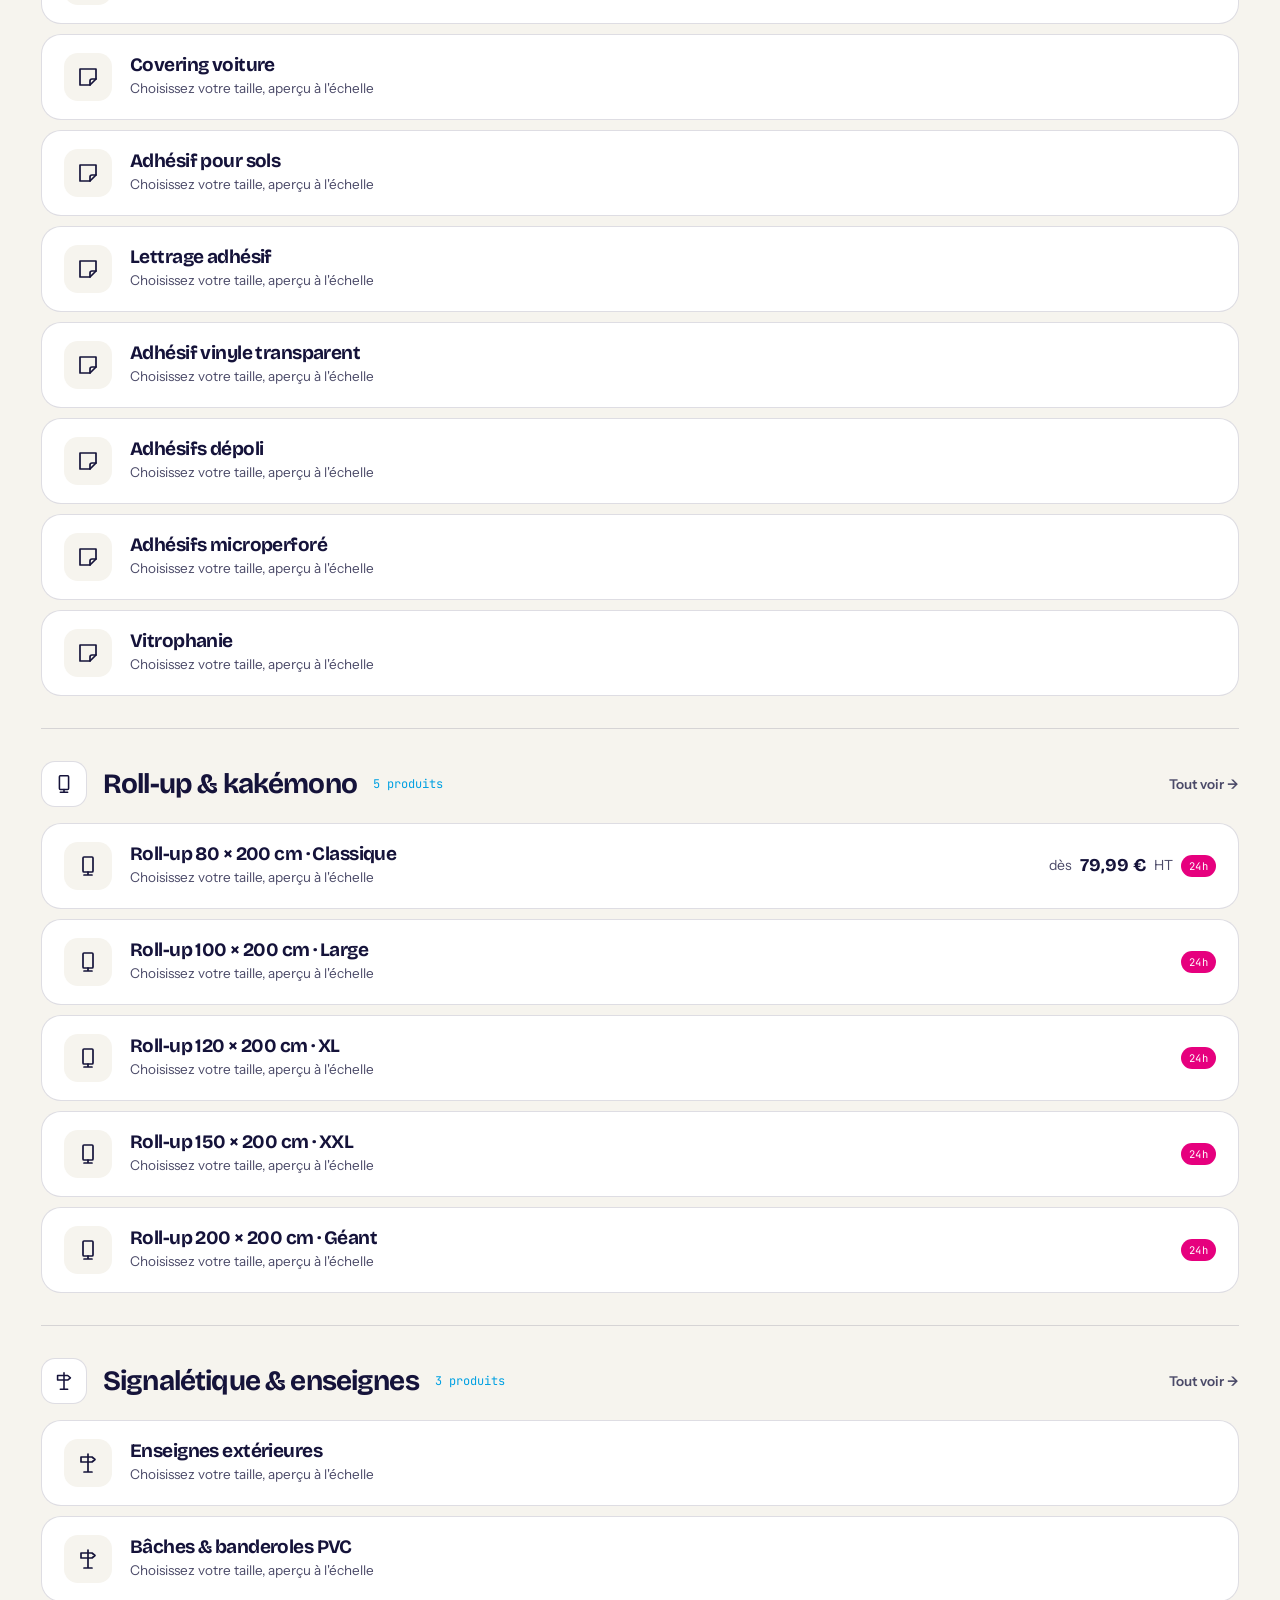
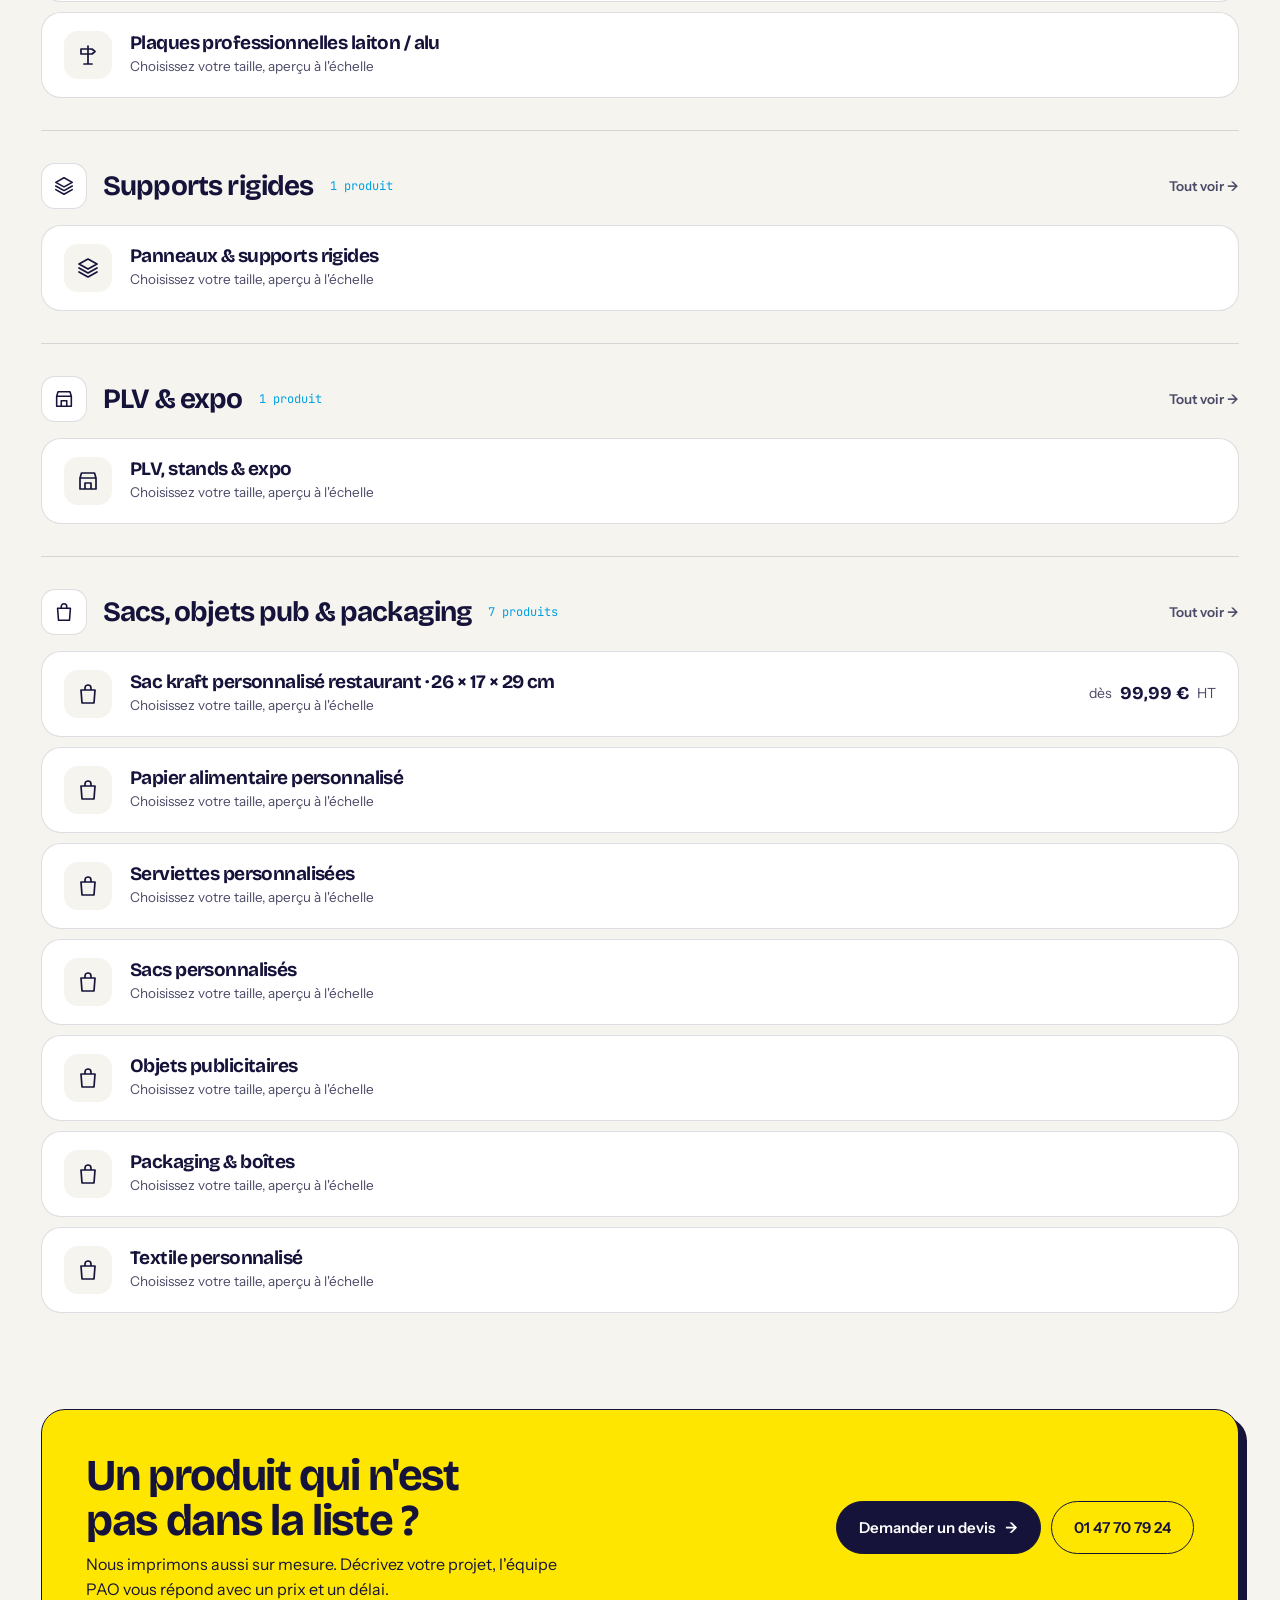
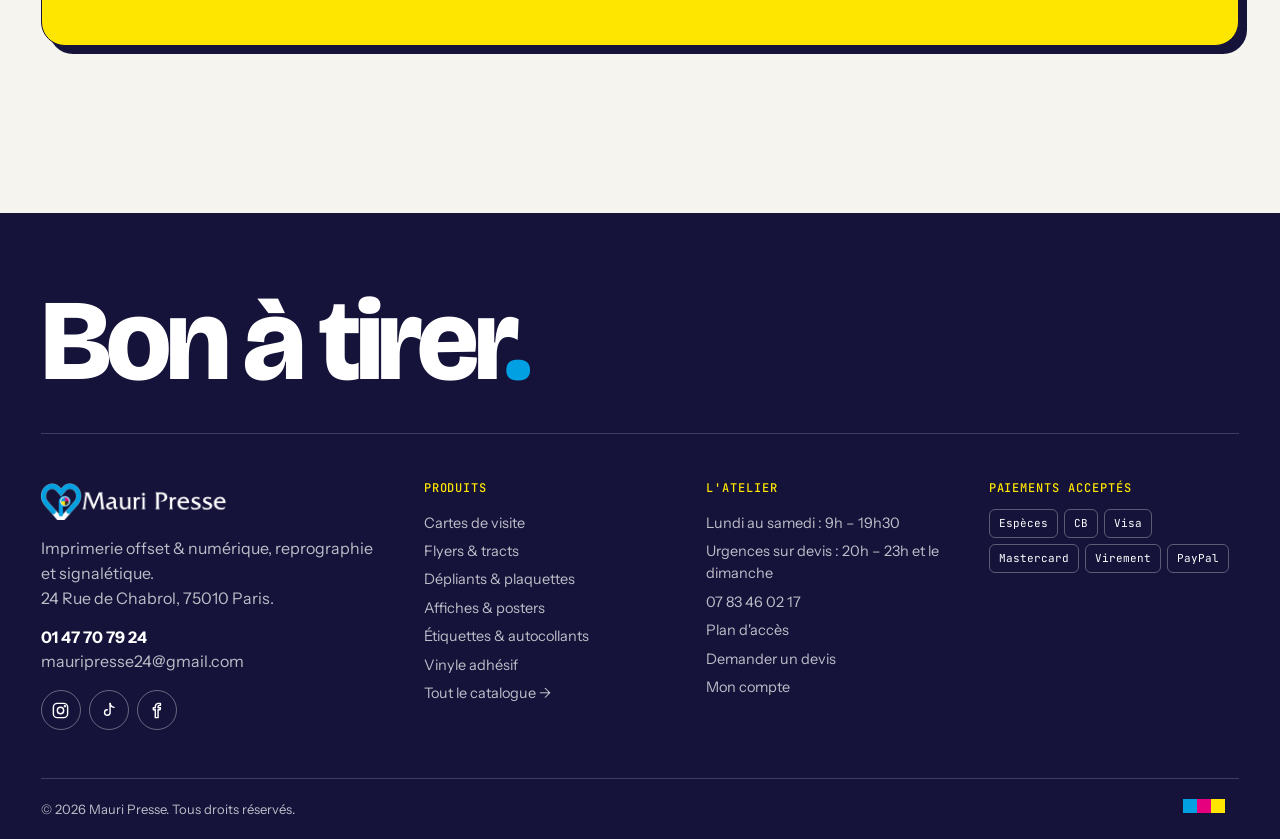
==== commit a255b75a: "Mise à jour du site (24/11/2026 15:06)" ====
--- a/catalogue.html
+++ b/catalogue.html
@@ -9,12 +9,12 @@
 <link rel="preconnect" href="https://fonts.googleapis.com">
 <link rel="preconnect" href="https://fonts.gstatic.com" crossorigin>
 <link href="https://fonts.googleapis.com/css2?family=Bricolage+Grotesque:opsz,wght@12..96,500;12..96,700;12..96,800&family=Instrument+Sans:wght@400;500;600;700&family=JetBrains+Mono:wght@400;500;600&display=swap" rel="stylesheet">
-<link rel="stylesheet" href="assets/style.css?v=202611241456">
+<link rel="stylesheet" href="assets/style.css?v=202611241506">
 </head>
 <body>
 <div id="site-header"></div>
-<script src="assets/data.js?v=202611241456"></script>
-<script src="assets/app.js?v=202611241456"></script>
+<script src="assets/data.js?v=202611241506"></script>
+<script src="assets/app.js?v=202611241506"></script>
 
 <main>
   <section class="pagehead pagehead--plain"><div class="wrap">
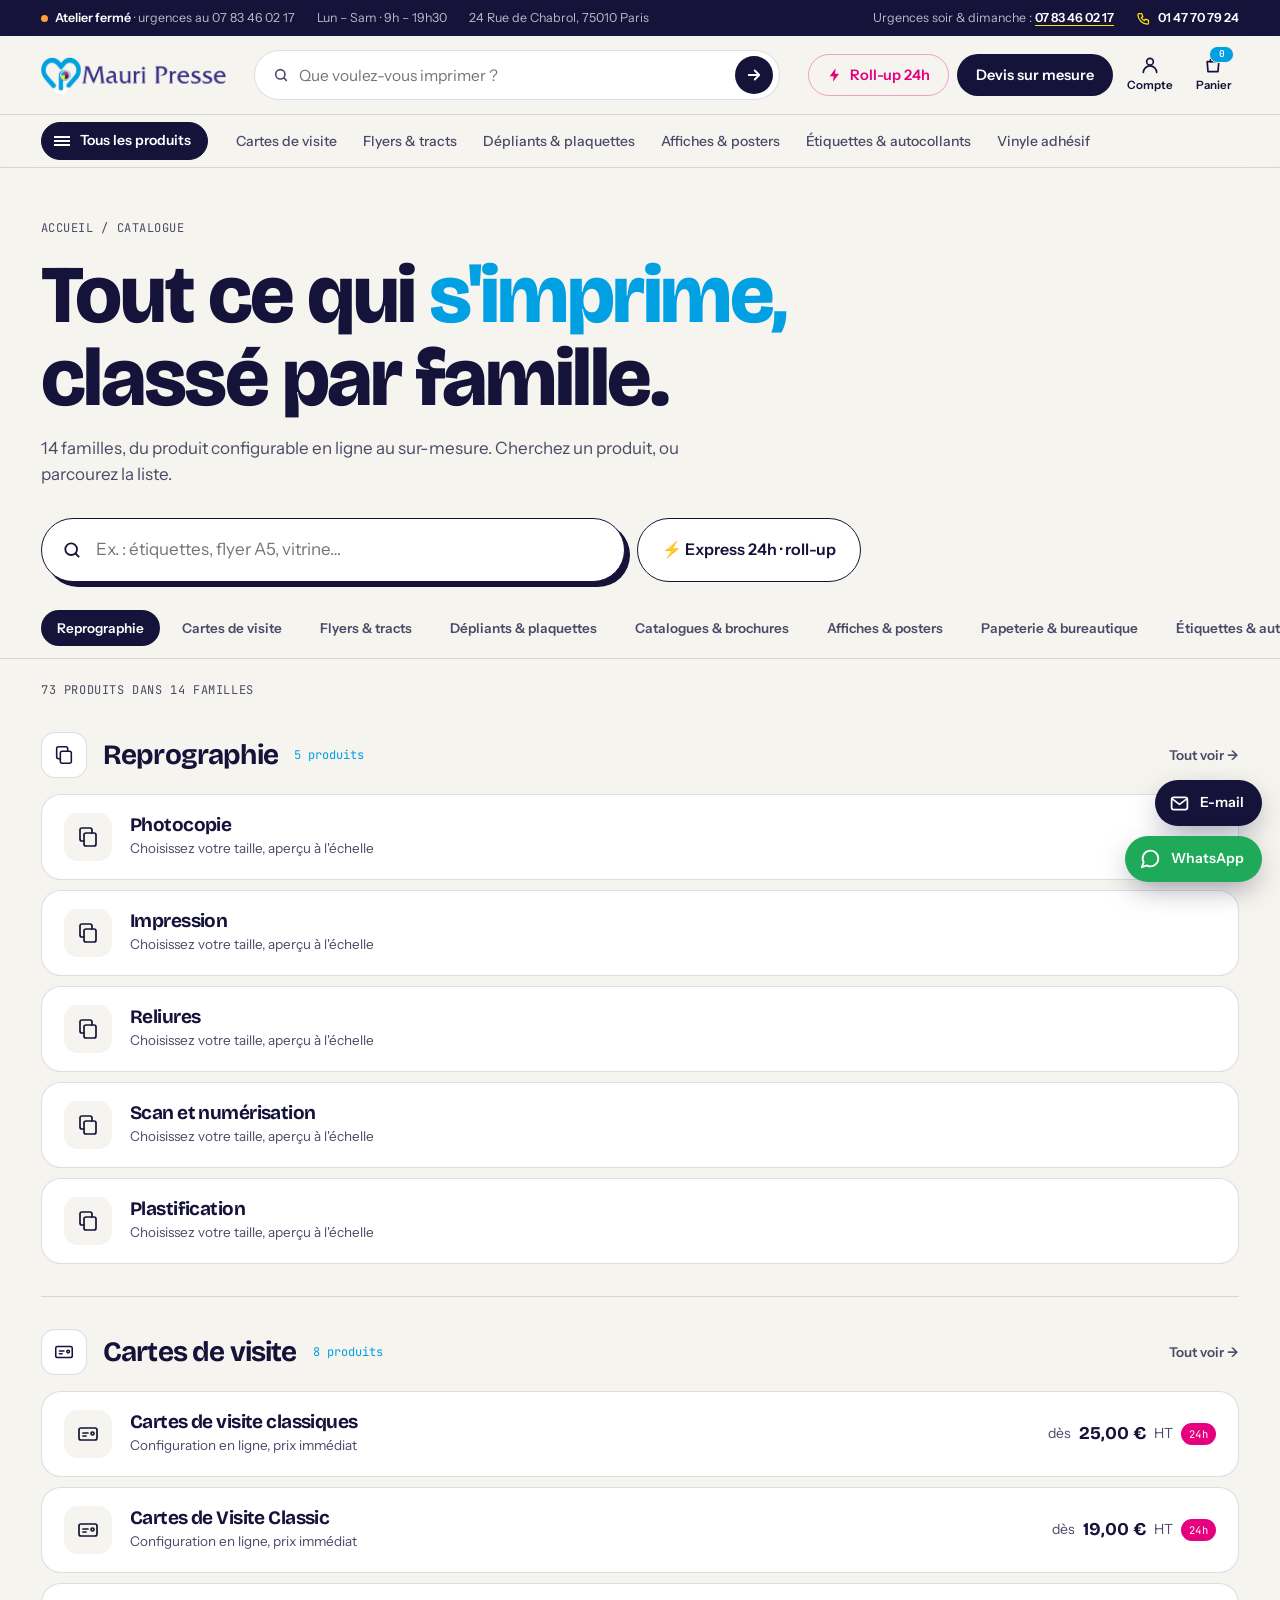
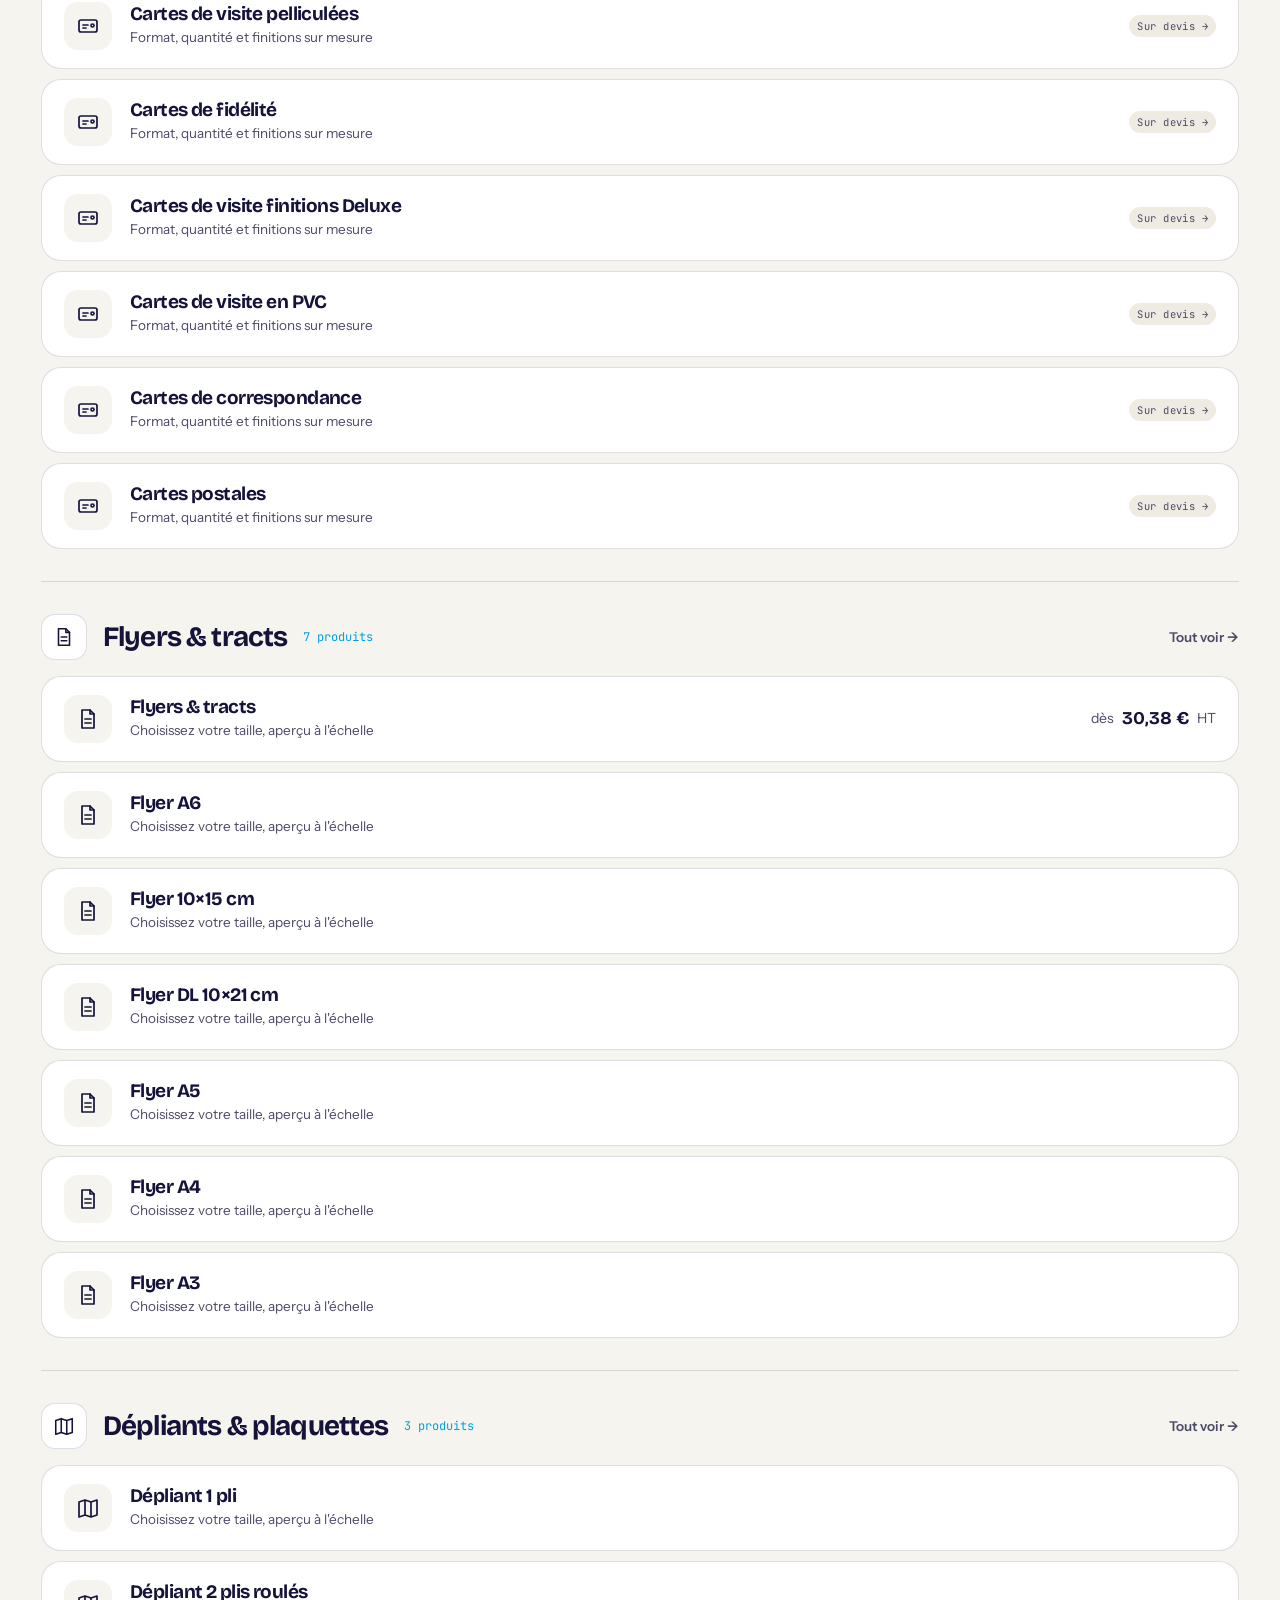
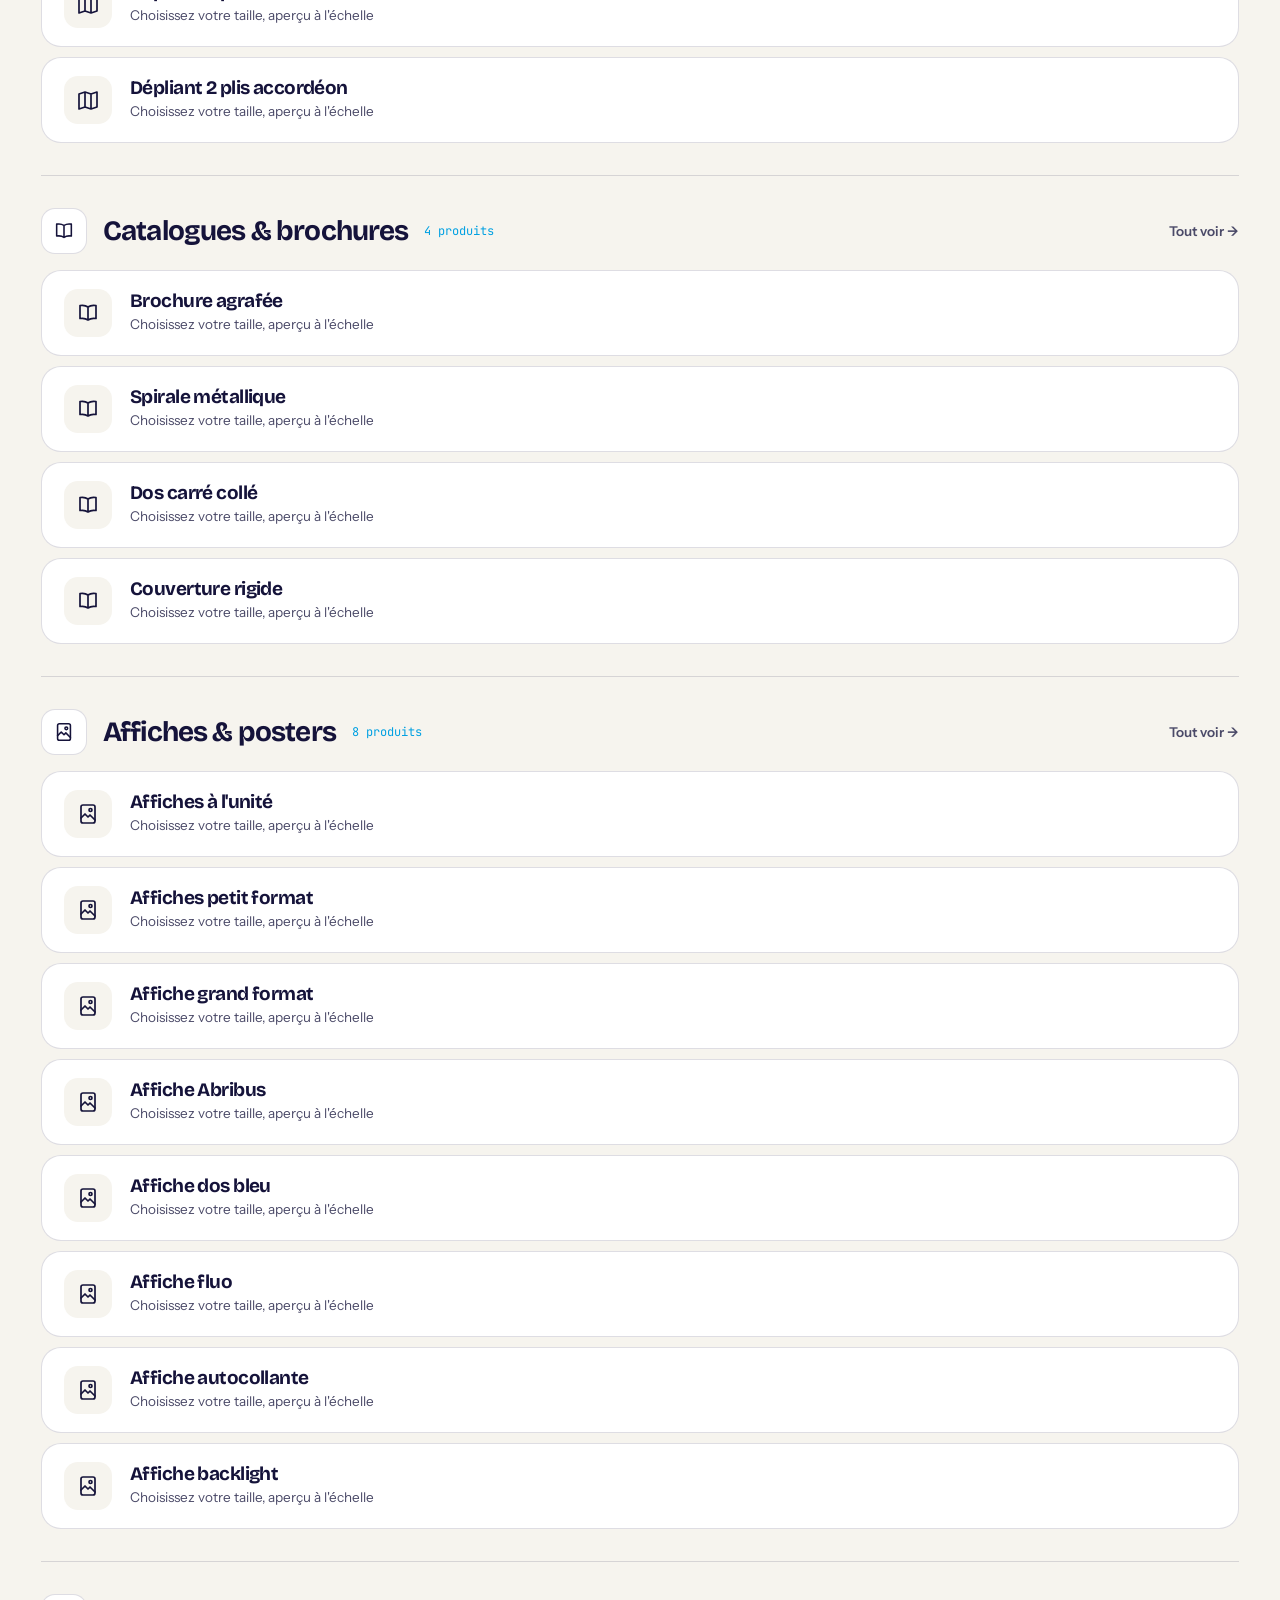
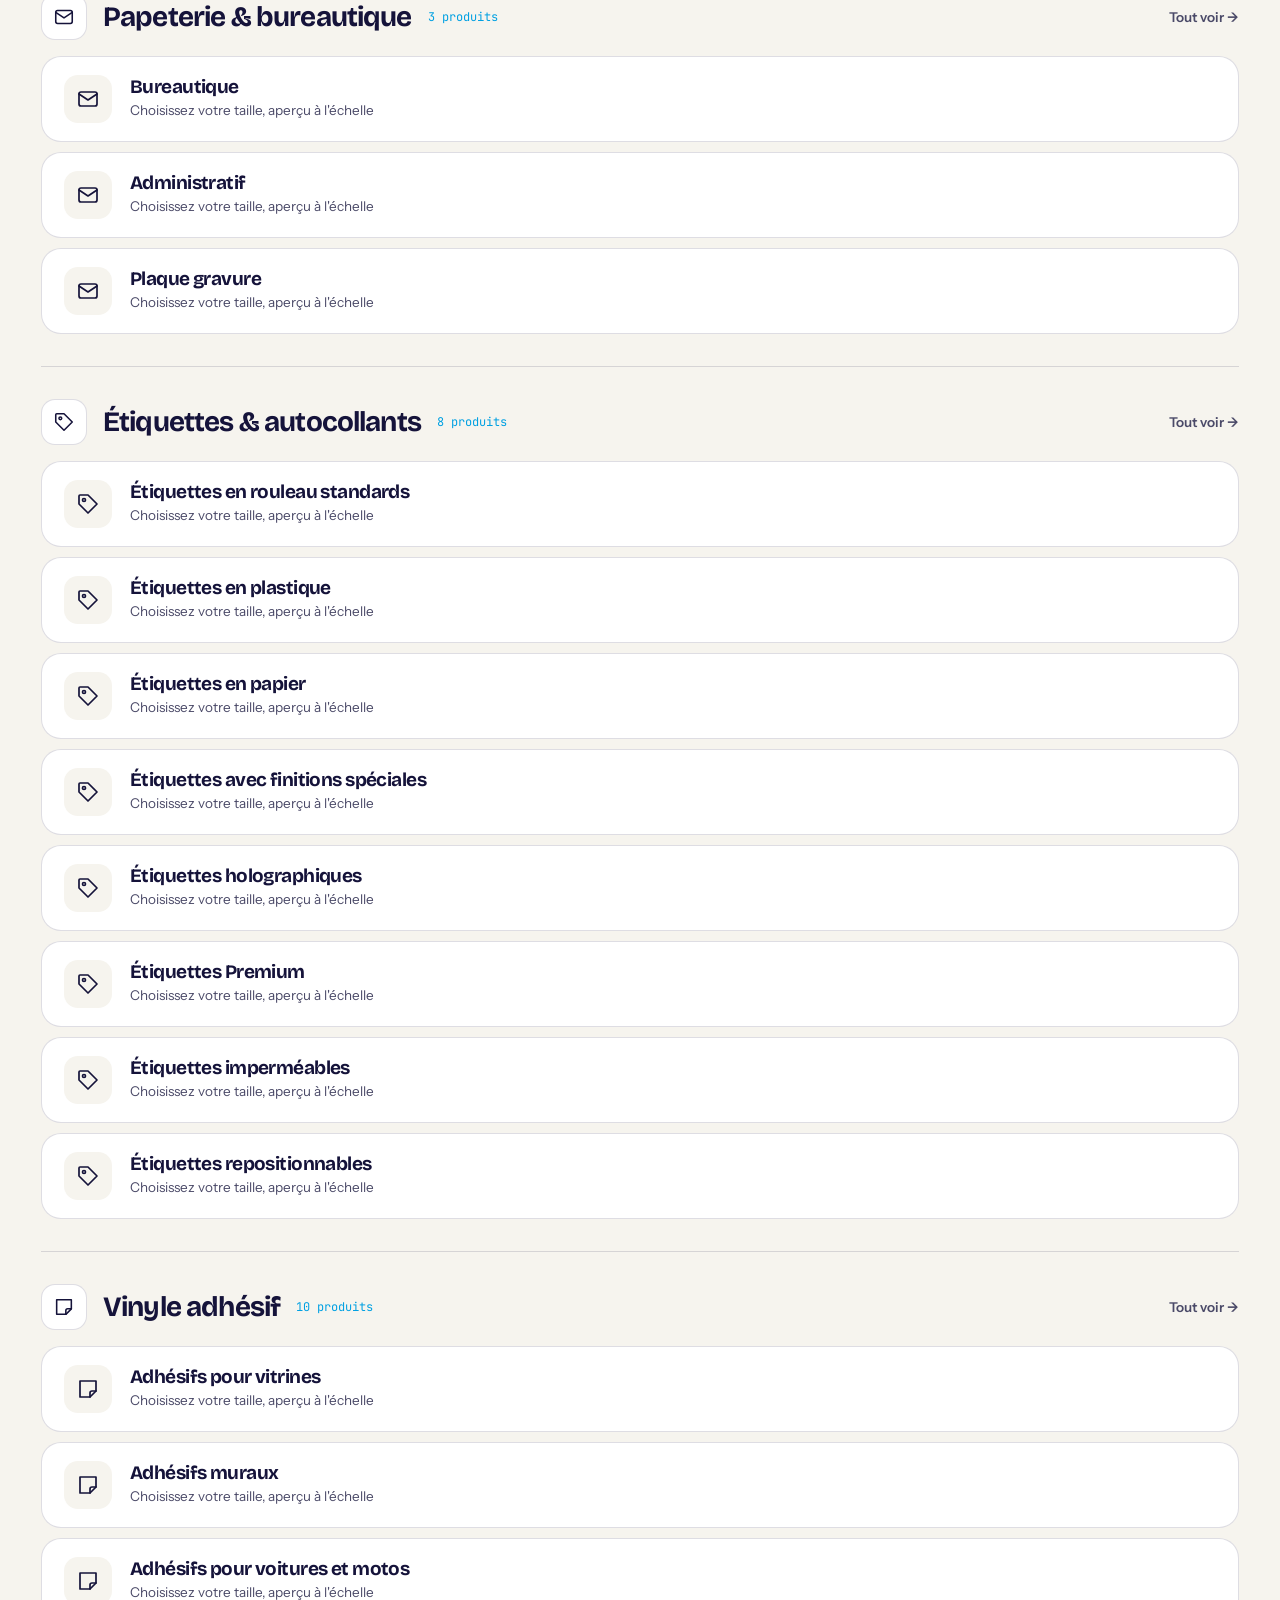
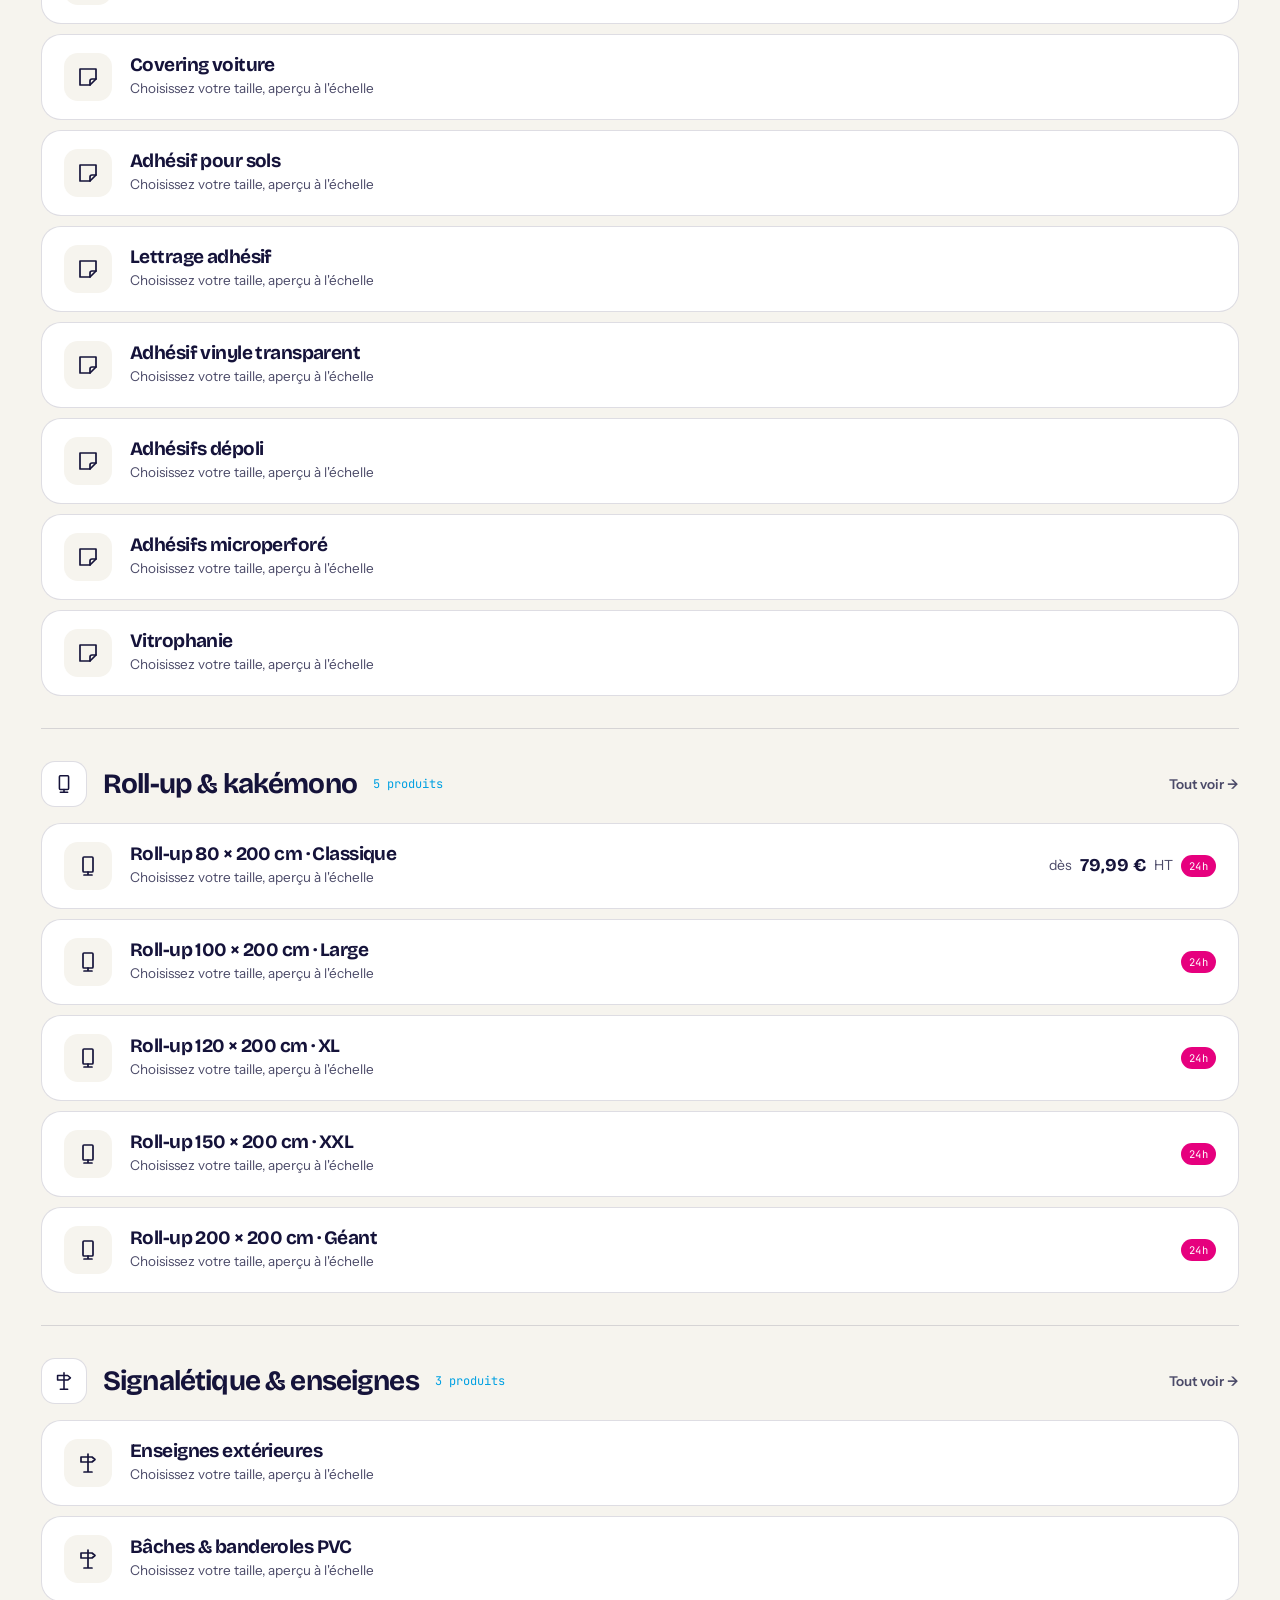
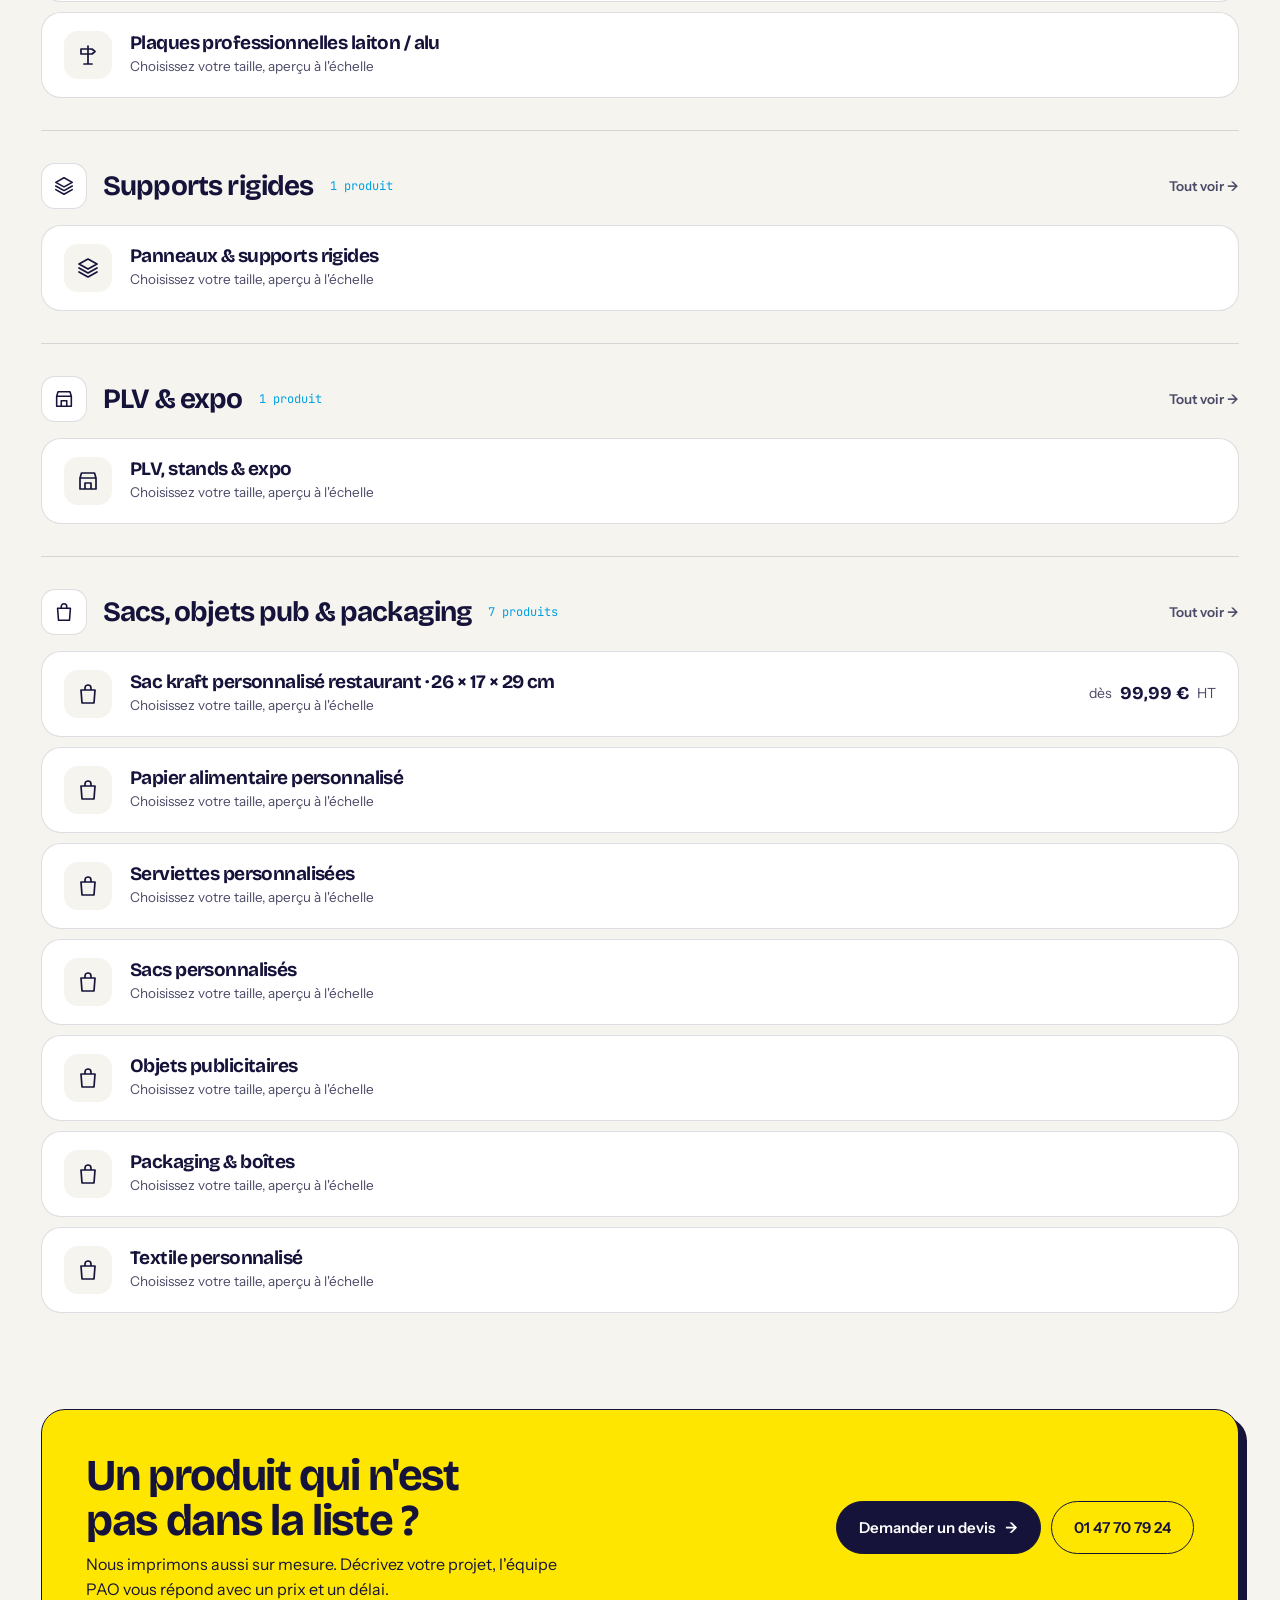
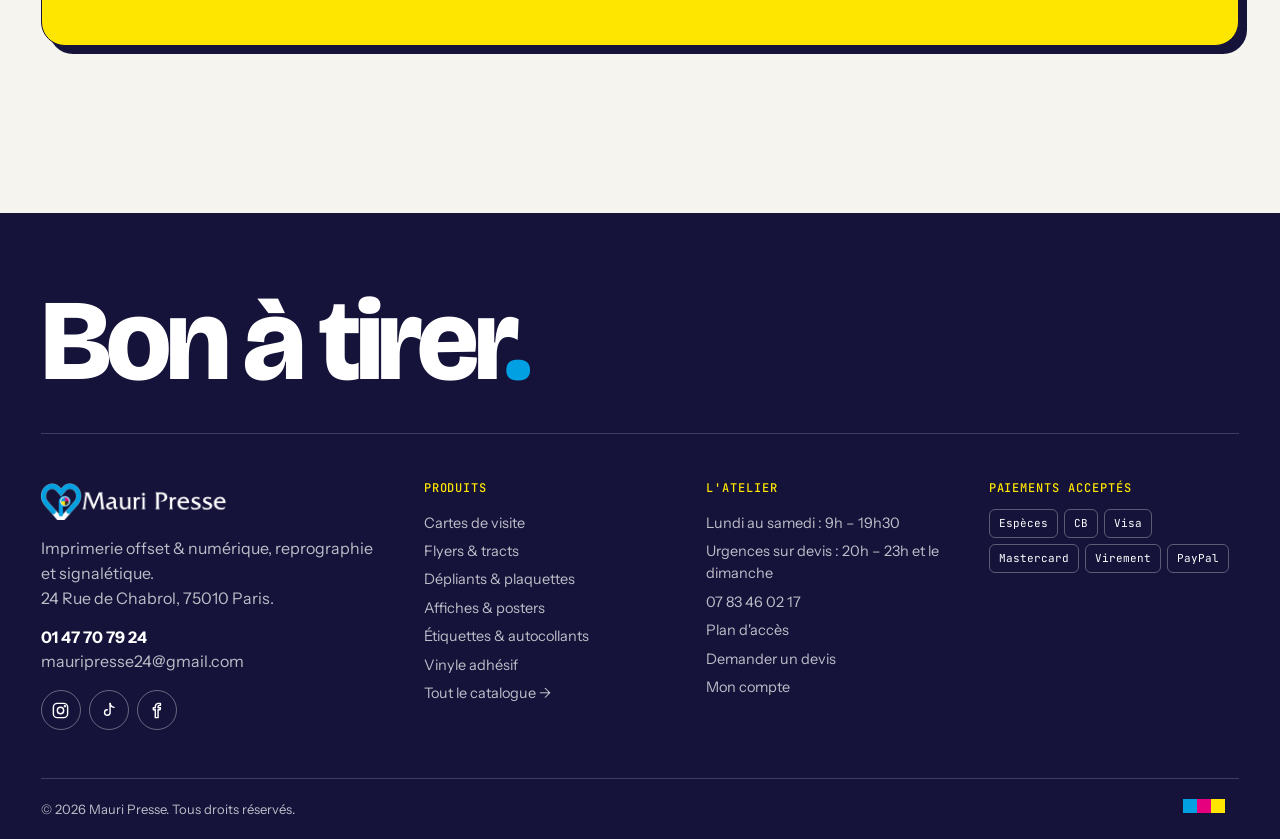
==== commit 46149ff4: "Mise à jour du site (25/11/2026 11:34)" ====
--- a/catalogue.html
+++ b/catalogue.html
@@ -9,12 +9,12 @@
 <link rel="preconnect" href="https://fonts.googleapis.com">
 <link rel="preconnect" href="https://fonts.gstatic.com" crossorigin>
 <link href="https://fonts.googleapis.com/css2?family=Bricolage+Grotesque:opsz,wght@12..96,500;12..96,700;12..96,800&family=Instrument+Sans:wght@400;500;600;700&family=JetBrains+Mono:wght@400;500;600&display=swap" rel="stylesheet">
-<link rel="stylesheet" href="assets/style.css?v=202611241506">
+<link rel="stylesheet" href="assets/style.css?v=202611251134">
 </head>
 <body>
 <div id="site-header"></div>
-<script src="assets/data.js?v=202611241506"></script>
-<script src="assets/app.js?v=202611241506"></script>
+<script src="assets/data.js?v=202611251134"></script>
+<script src="assets/app.js?v=202611251134"></script>
 
 <main>
   <section class="pagehead pagehead--plain"><div class="wrap">
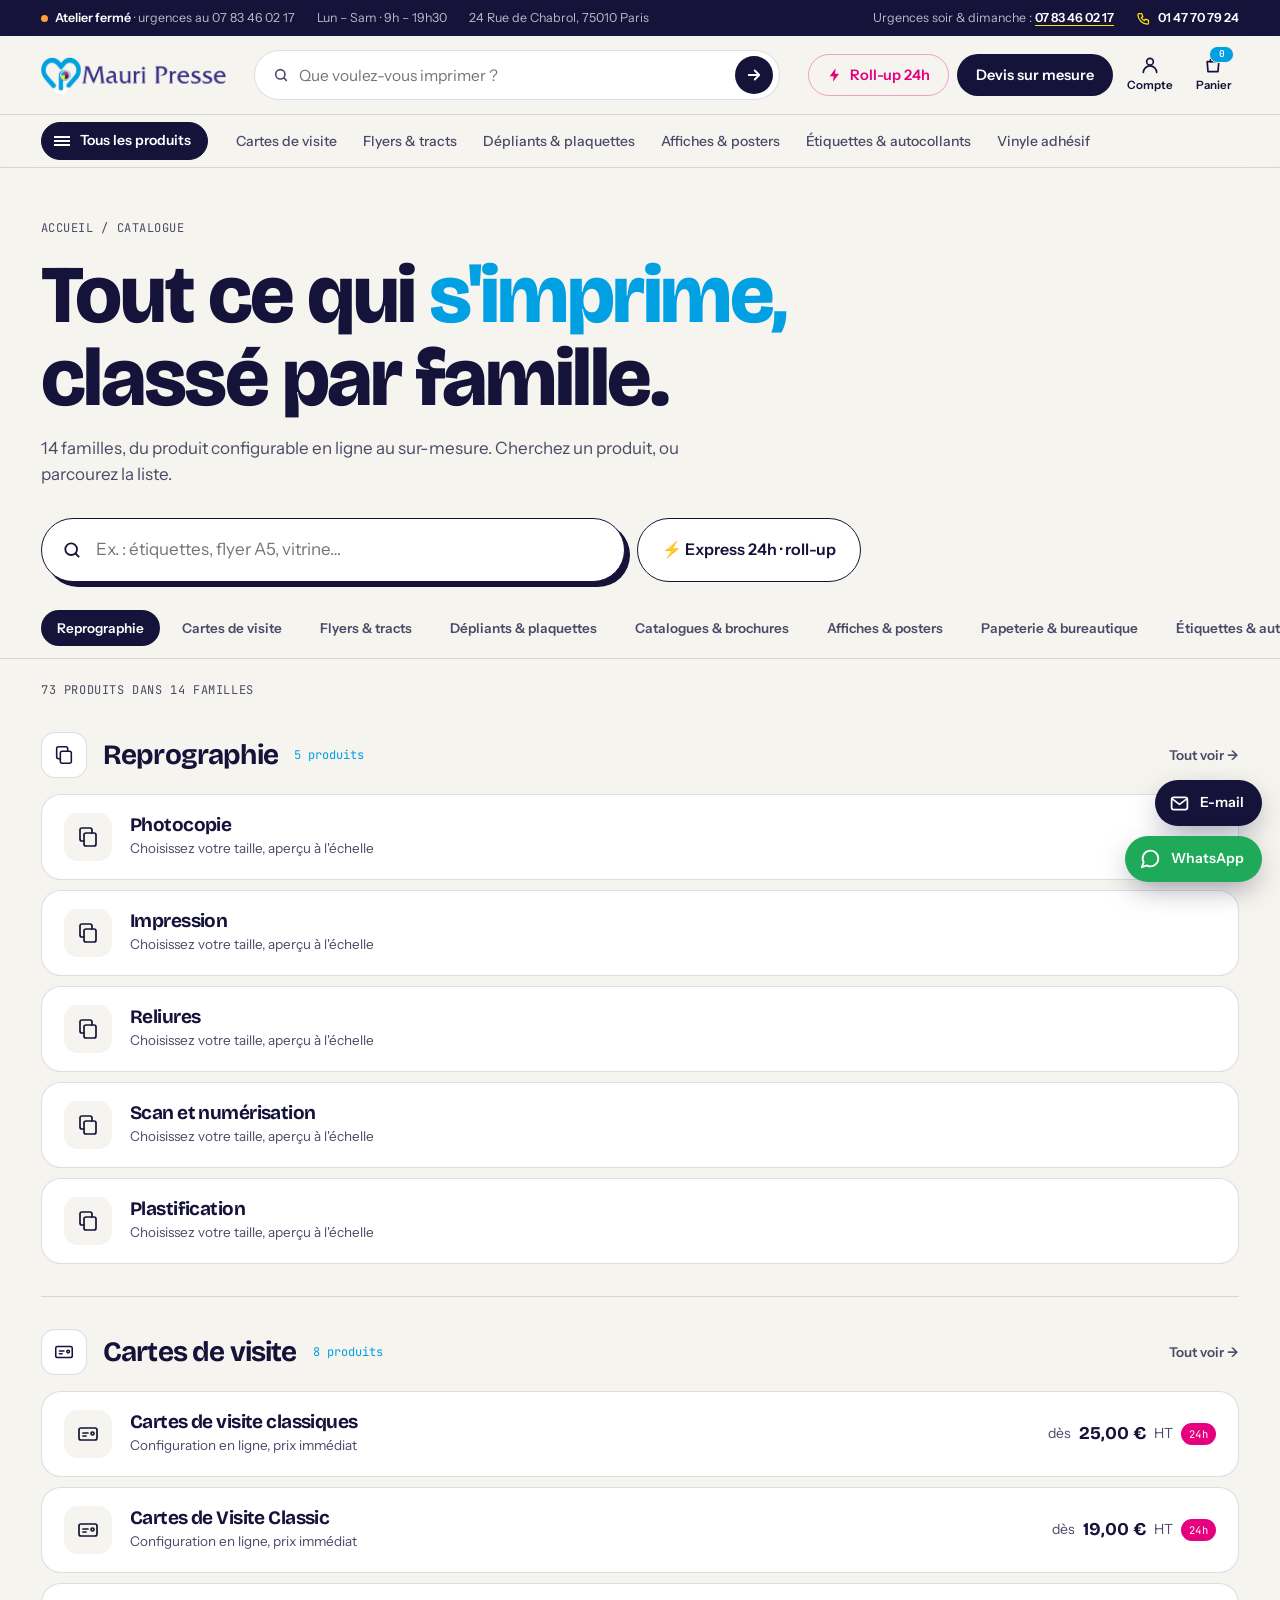
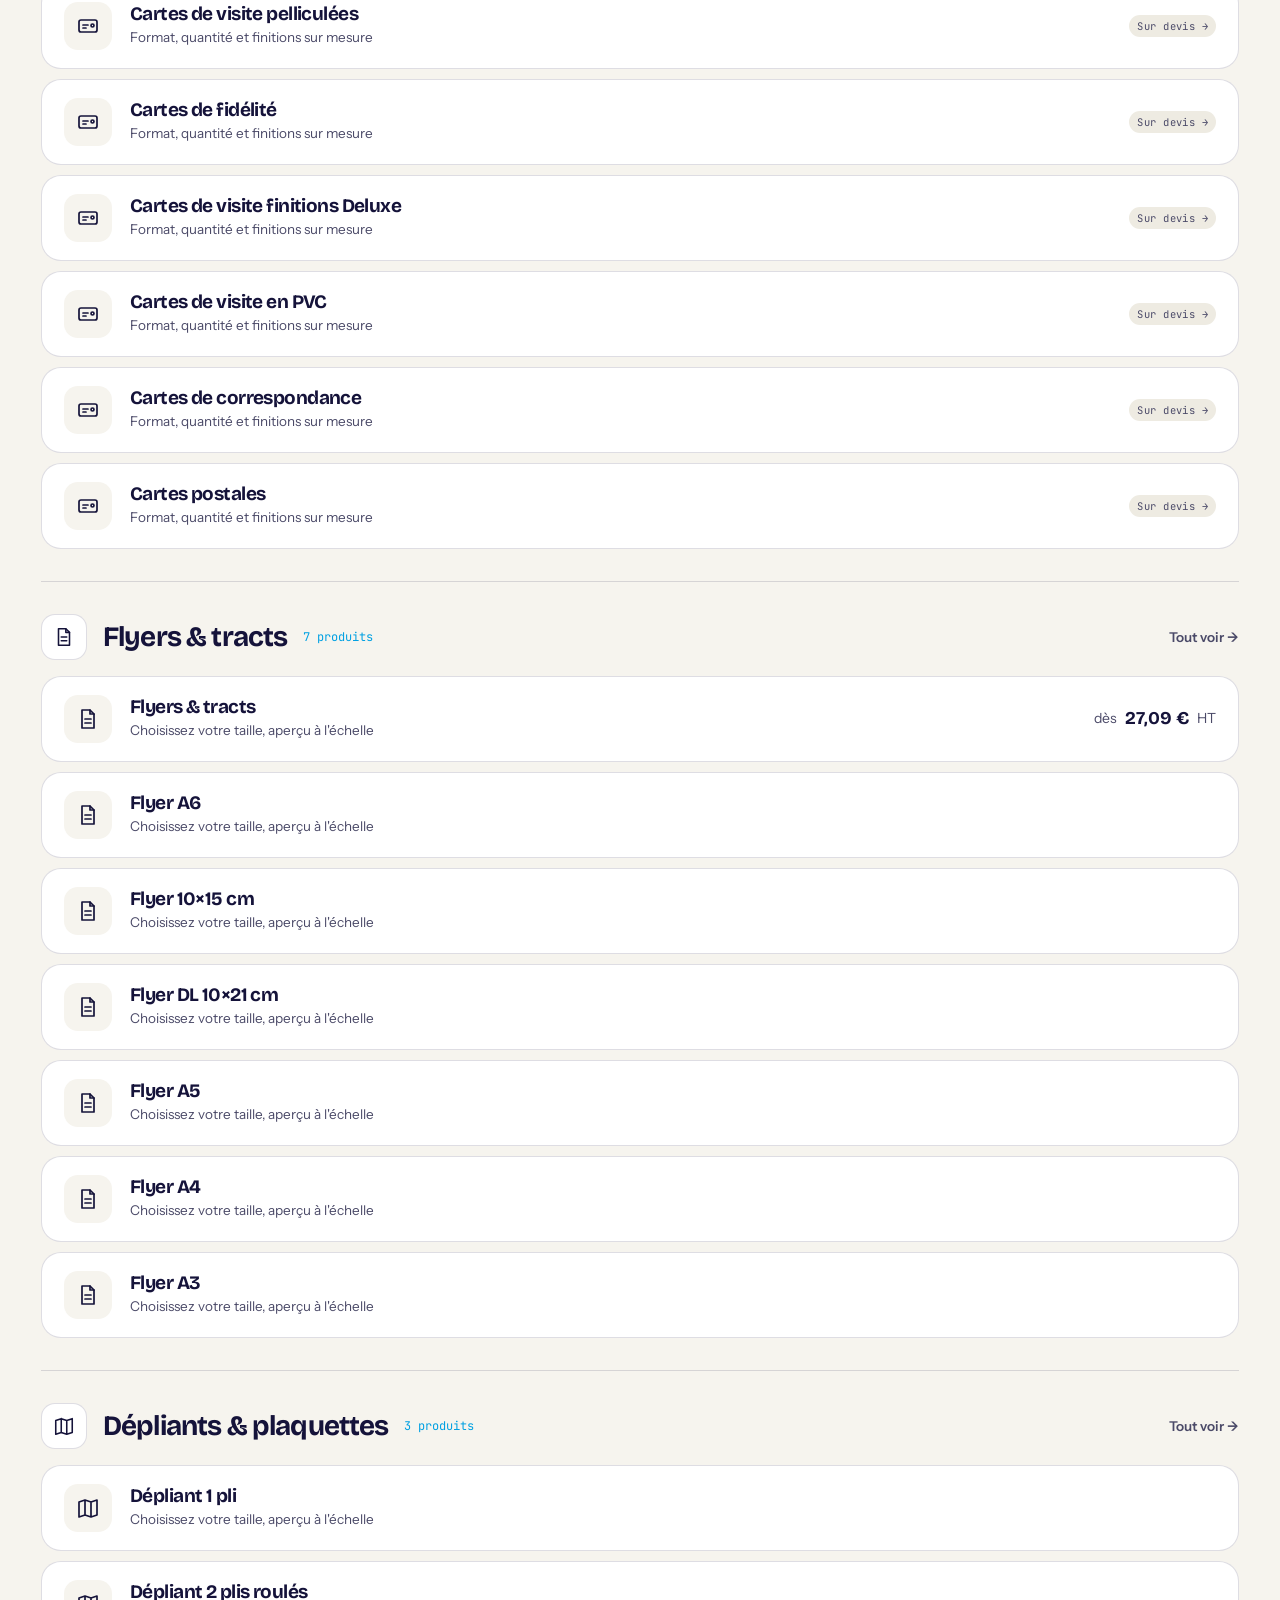
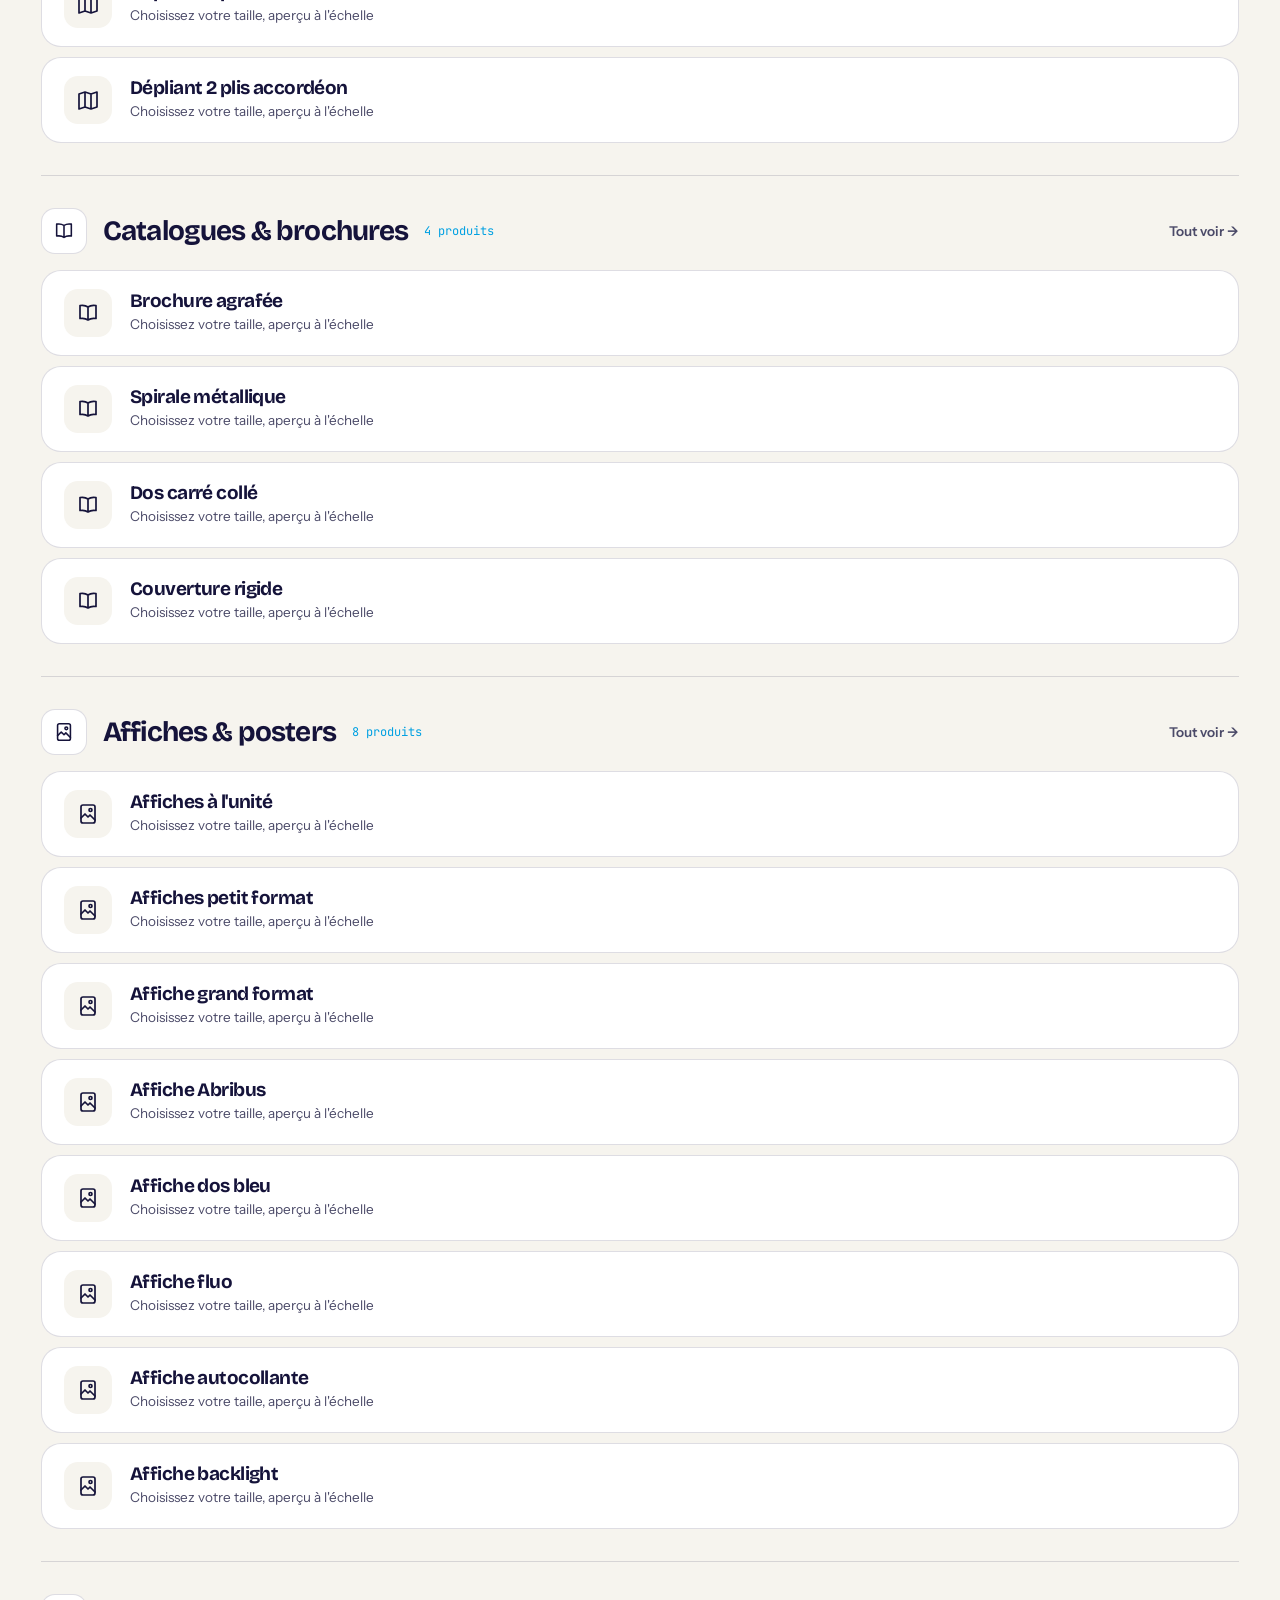
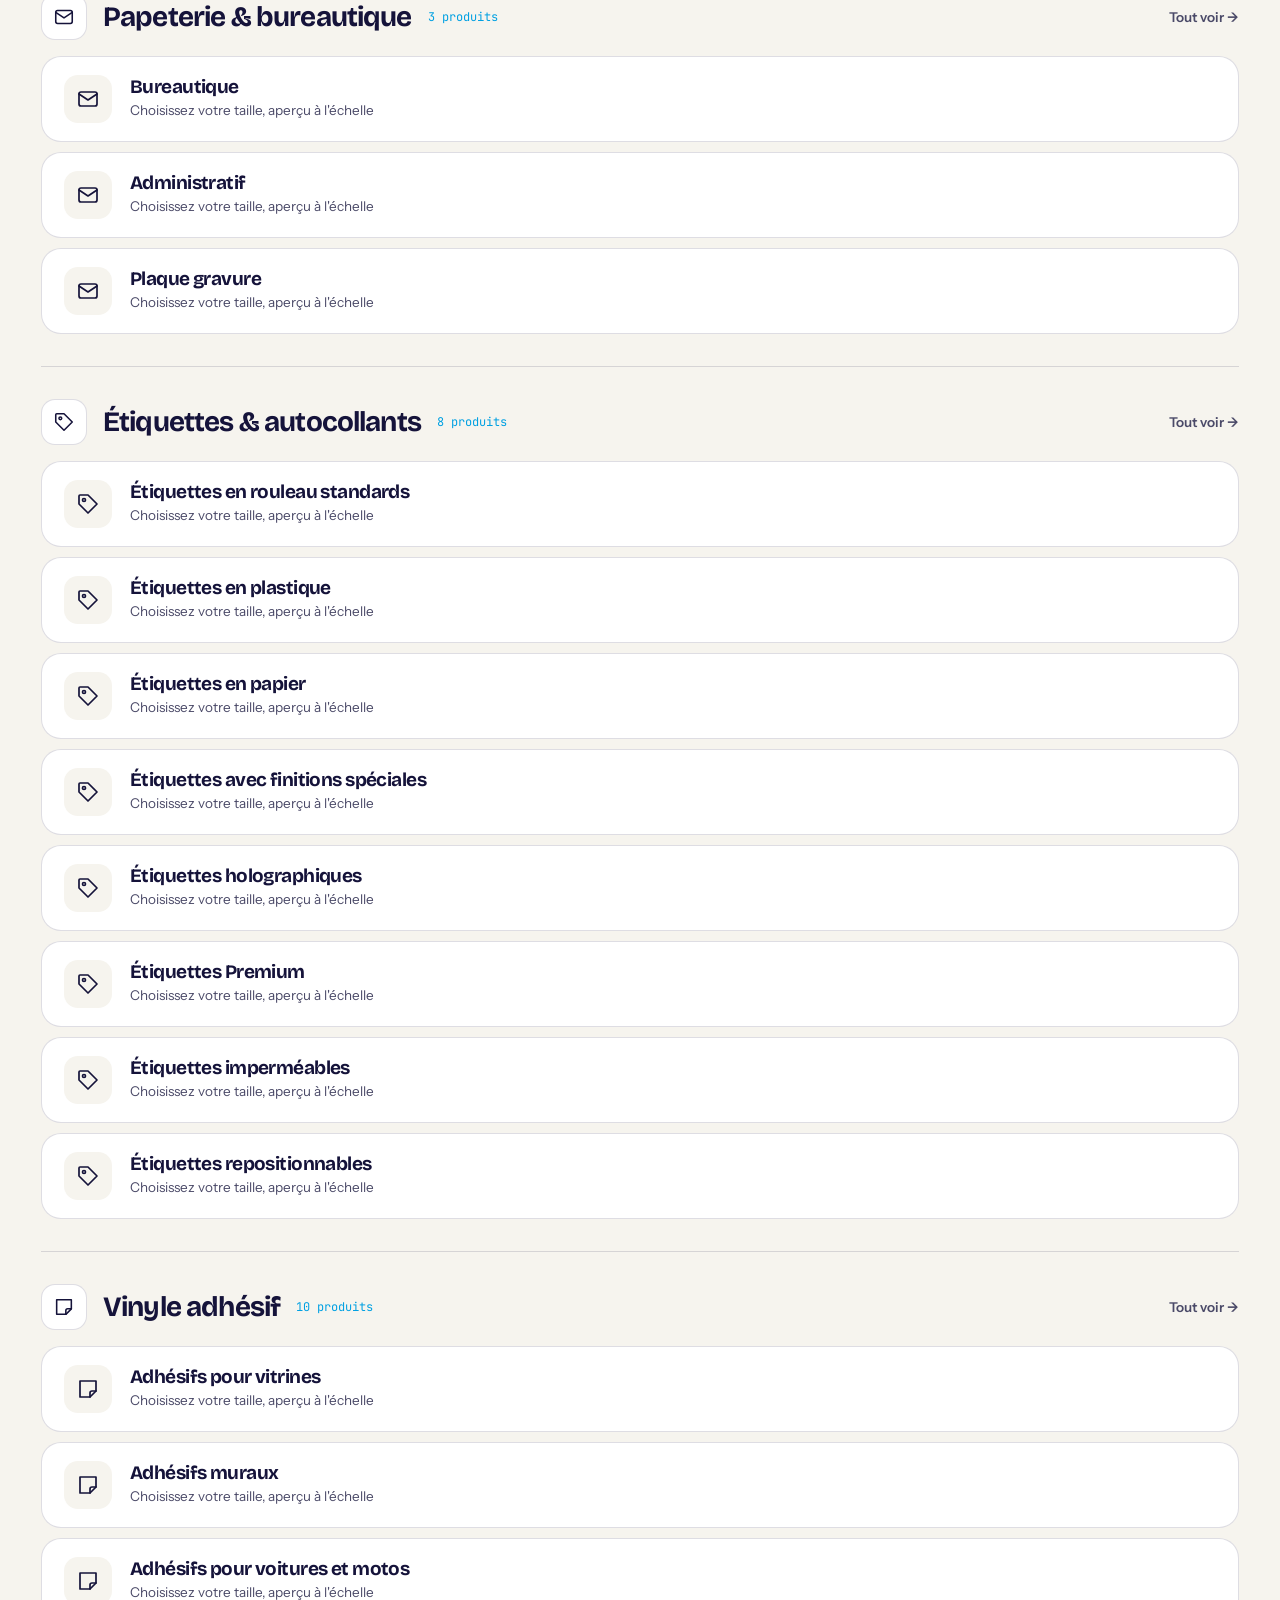
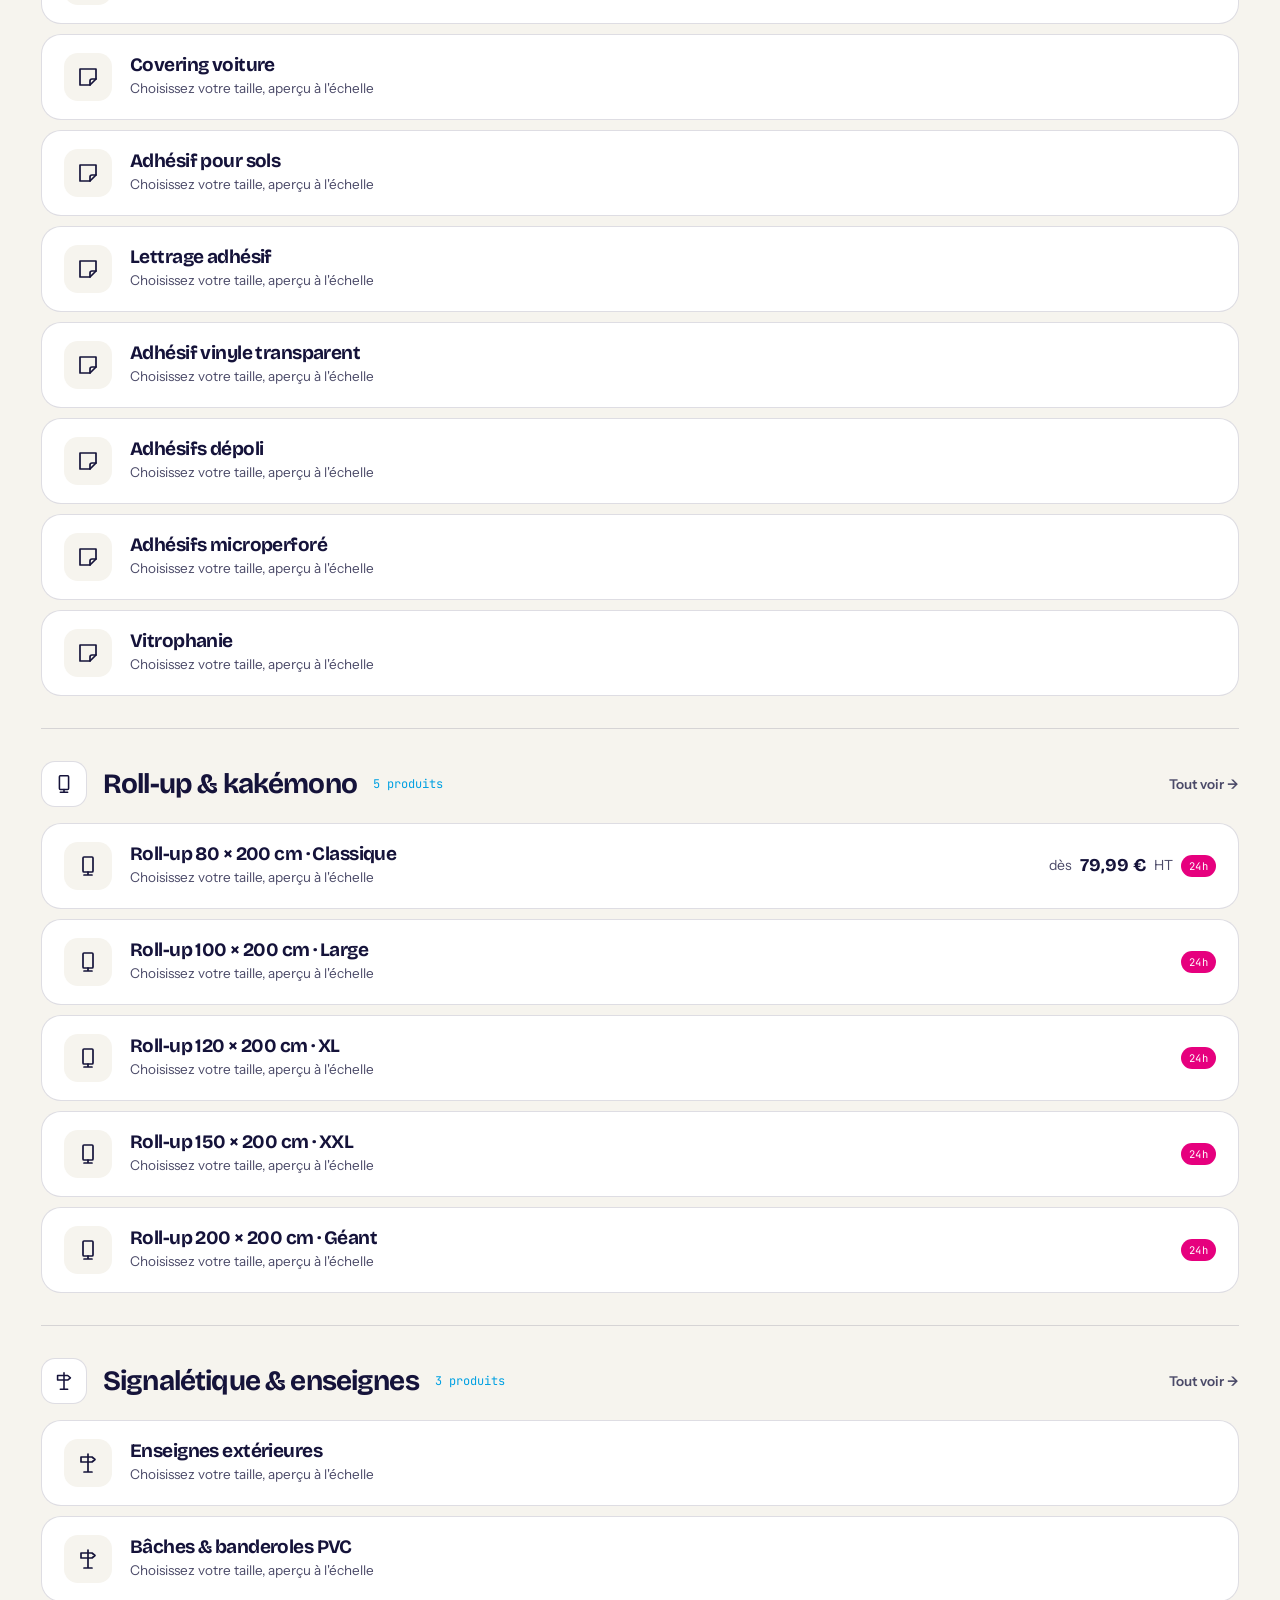
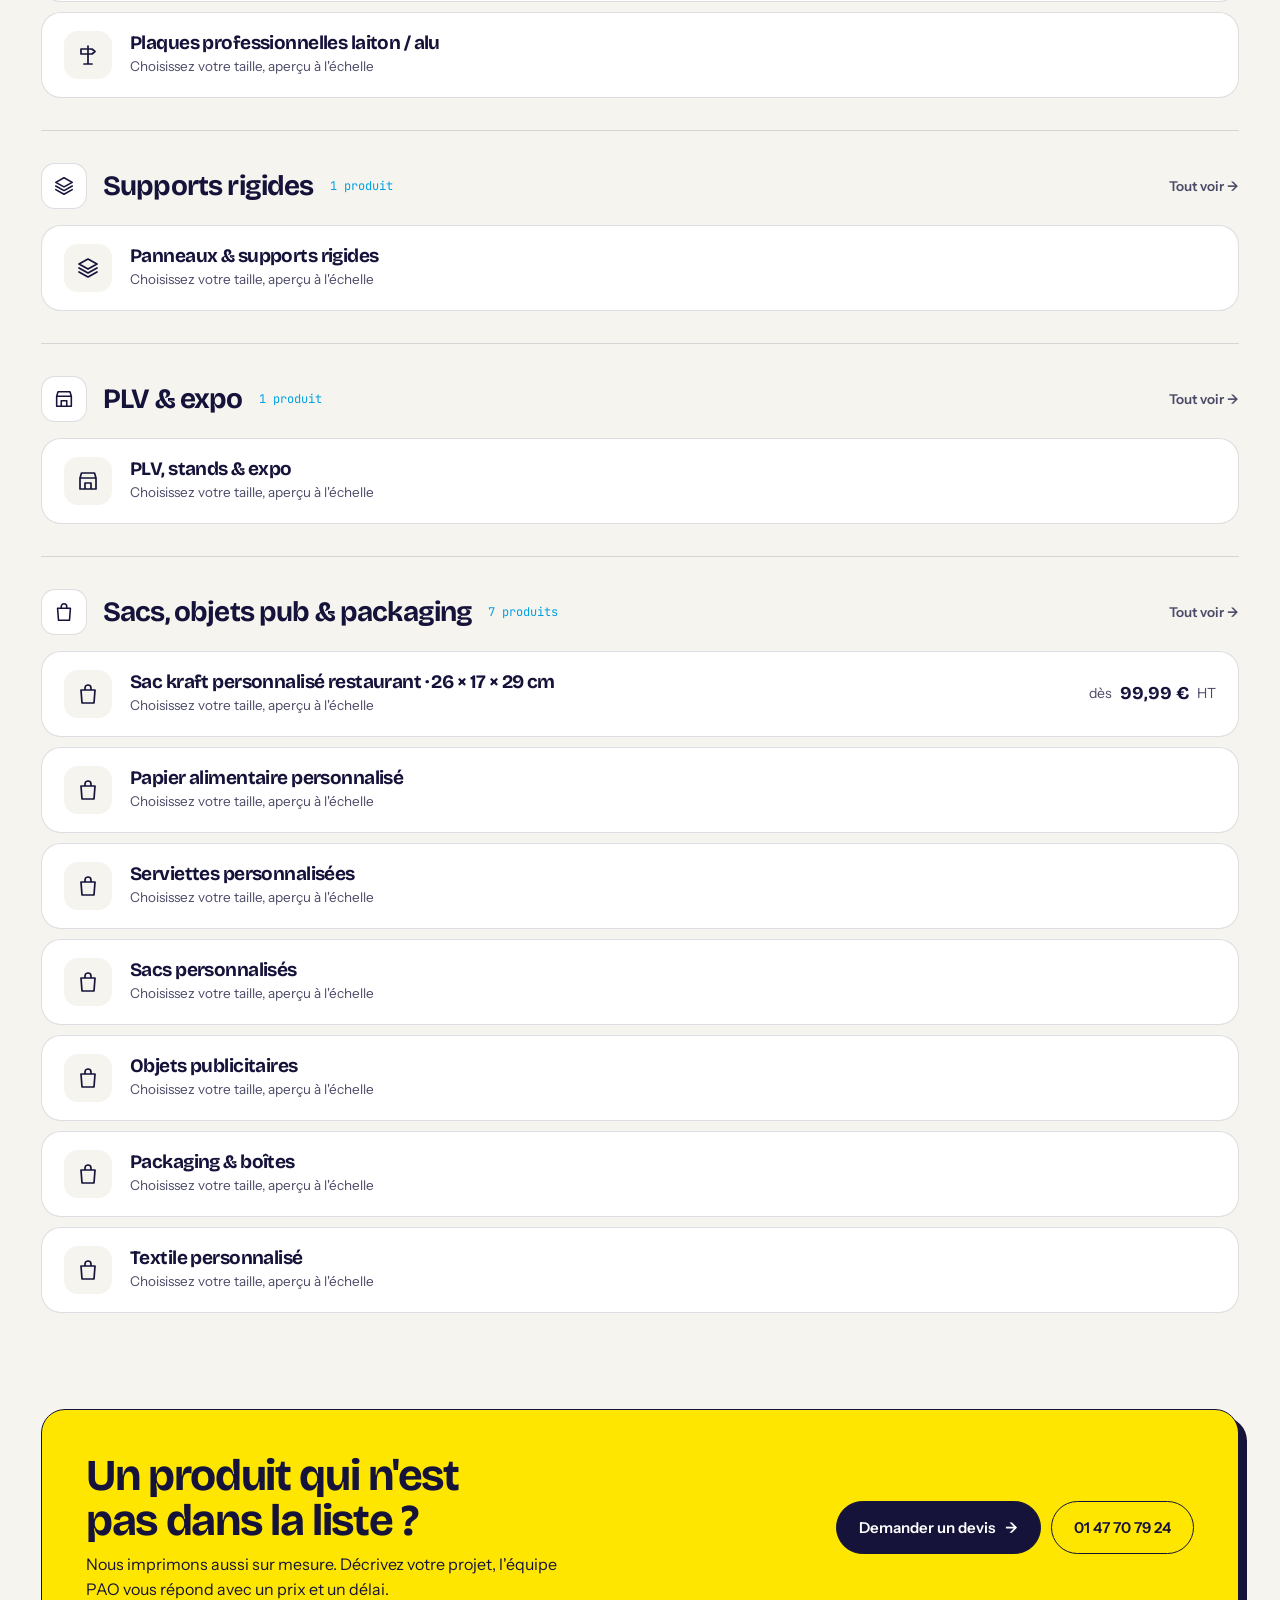
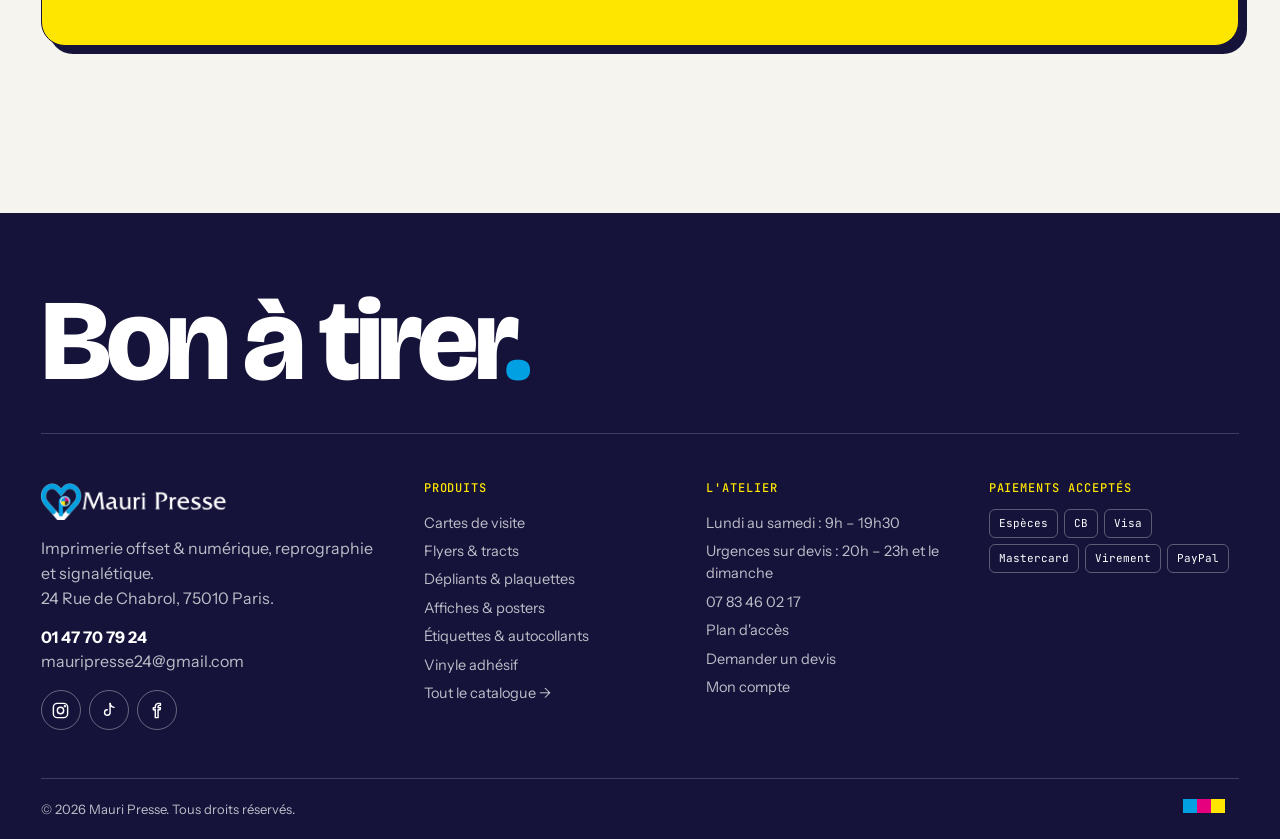
==== commit d6c061bc: "Mise à jour du site (25/11/2026 14:20)" ====
--- a/catalogue.html
+++ b/catalogue.html
@@ -9,12 +9,12 @@
 <link rel="preconnect" href="https://fonts.googleapis.com">
 <link rel="preconnect" href="https://fonts.gstatic.com" crossorigin>
 <link href="https://fonts.googleapis.com/css2?family=Bricolage+Grotesque:opsz,wght@12..96,500;12..96,700;12..96,800&family=Instrument+Sans:wght@400;500;600;700&family=JetBrains+Mono:wght@400;500;600&display=swap" rel="stylesheet">
-<link rel="stylesheet" href="assets/style.css?v=202611251134">
+<link rel="stylesheet" href="assets/style.css?v=202611251419">
 </head>
 <body>
 <div id="site-header"></div>
-<script src="assets/data.js?v=202611251134"></script>
-<script src="assets/app.js?v=202611251134"></script>
+<script src="assets/data.js?v=202611251419"></script>
+<script src="assets/app.js?v=202611251419"></script>
 
 <main>
   <section class="pagehead pagehead--plain"><div class="wrap">
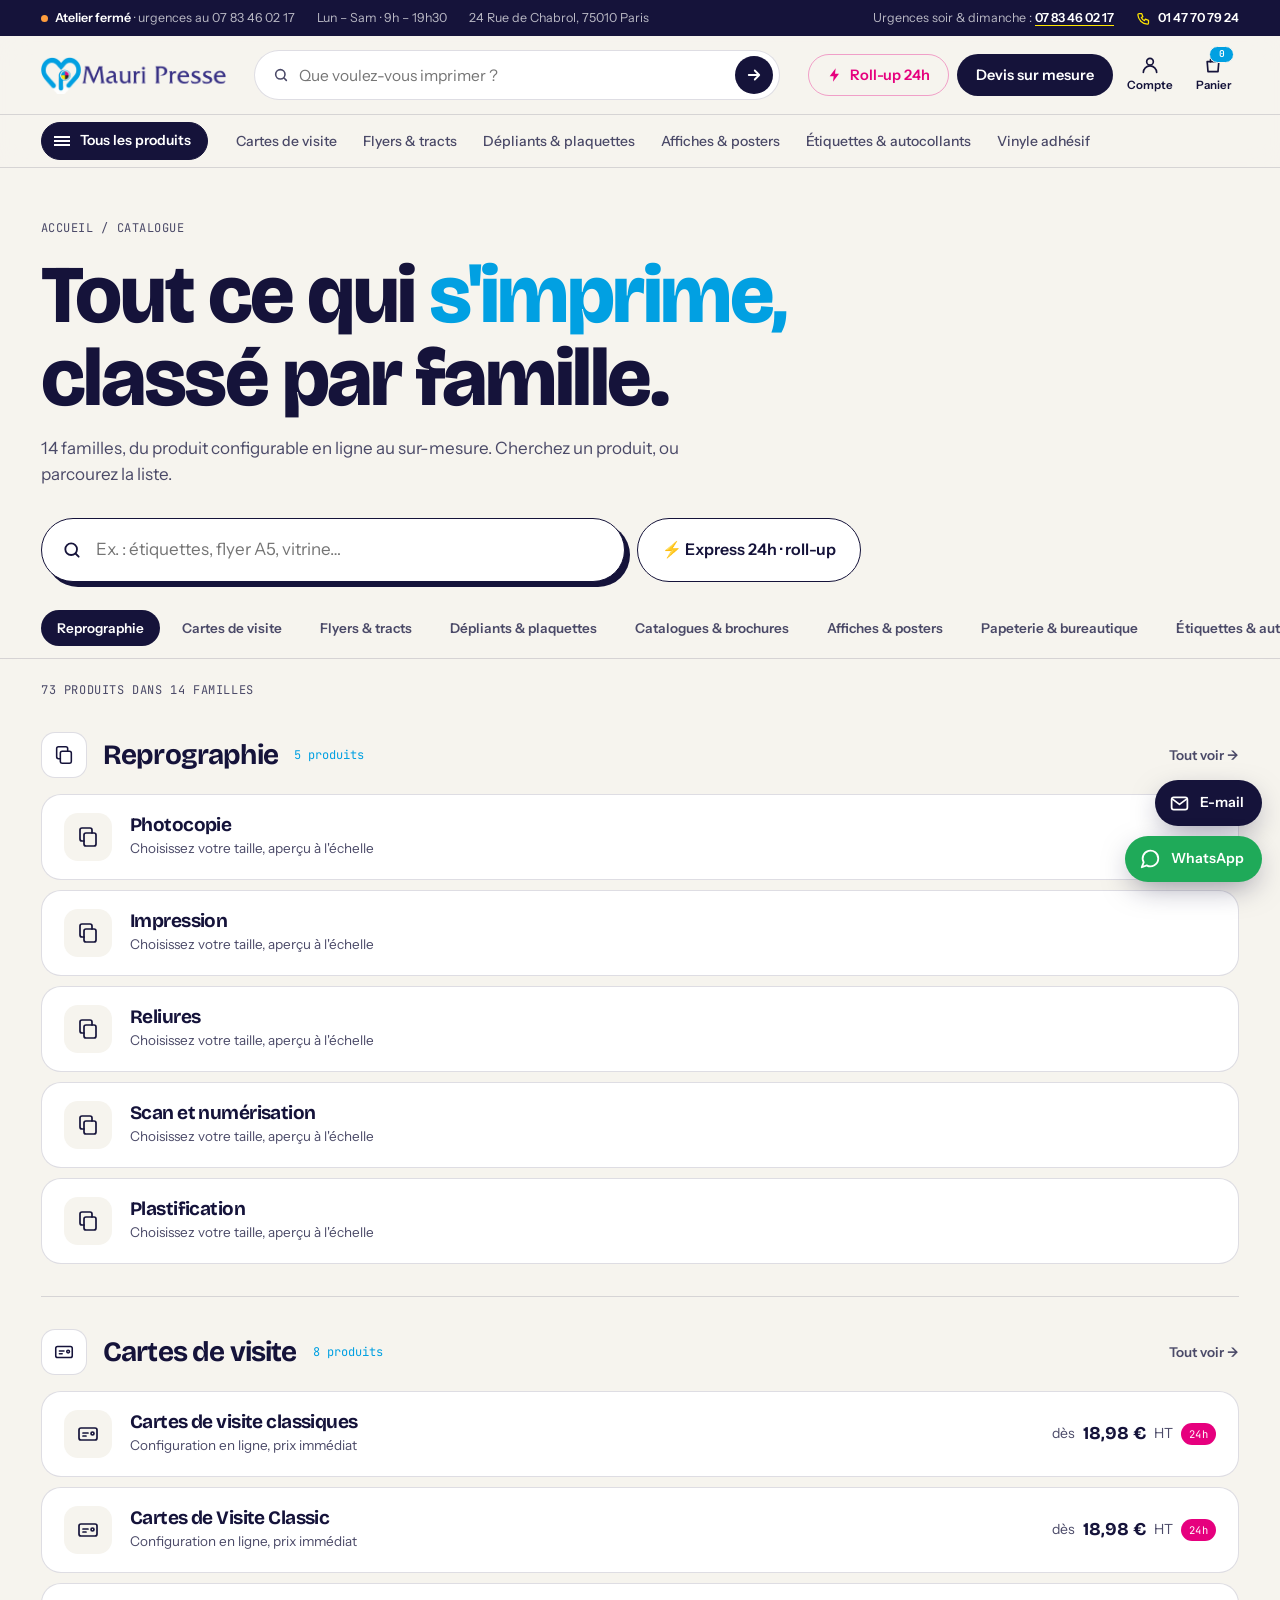
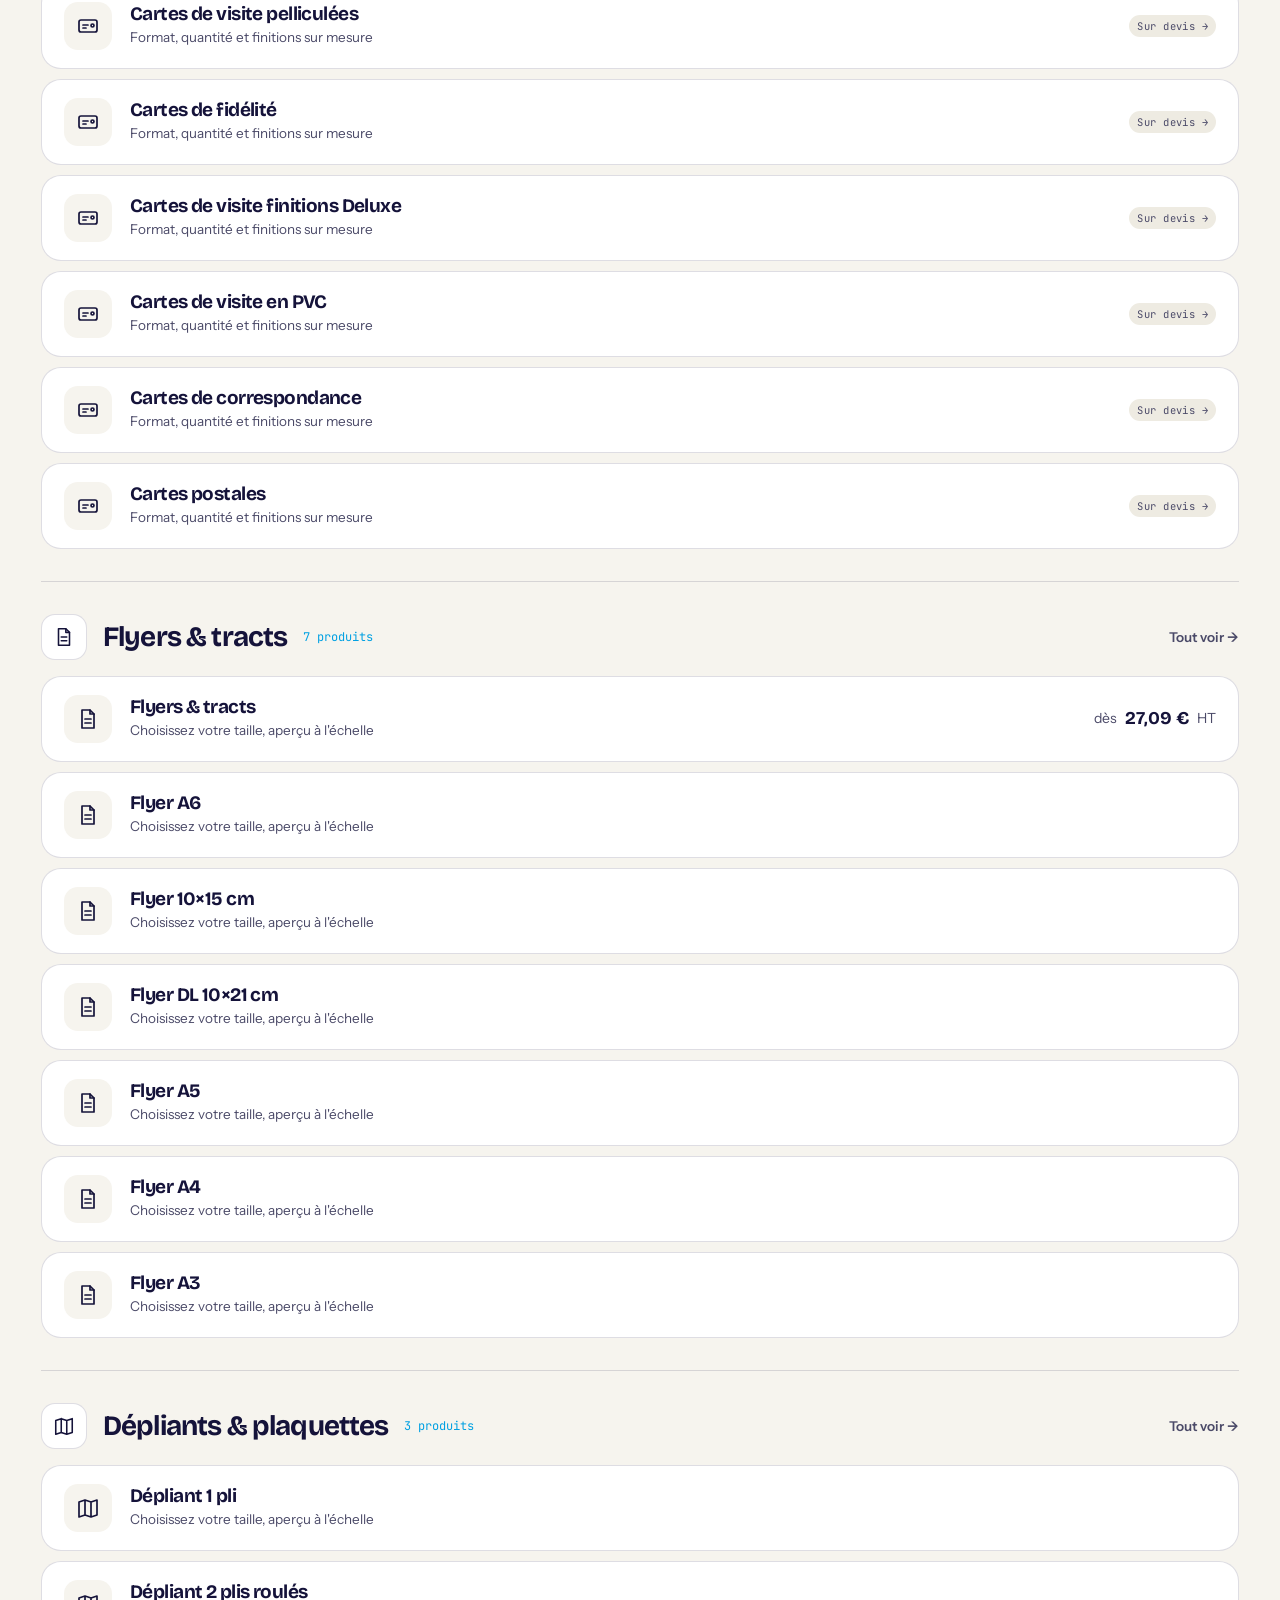
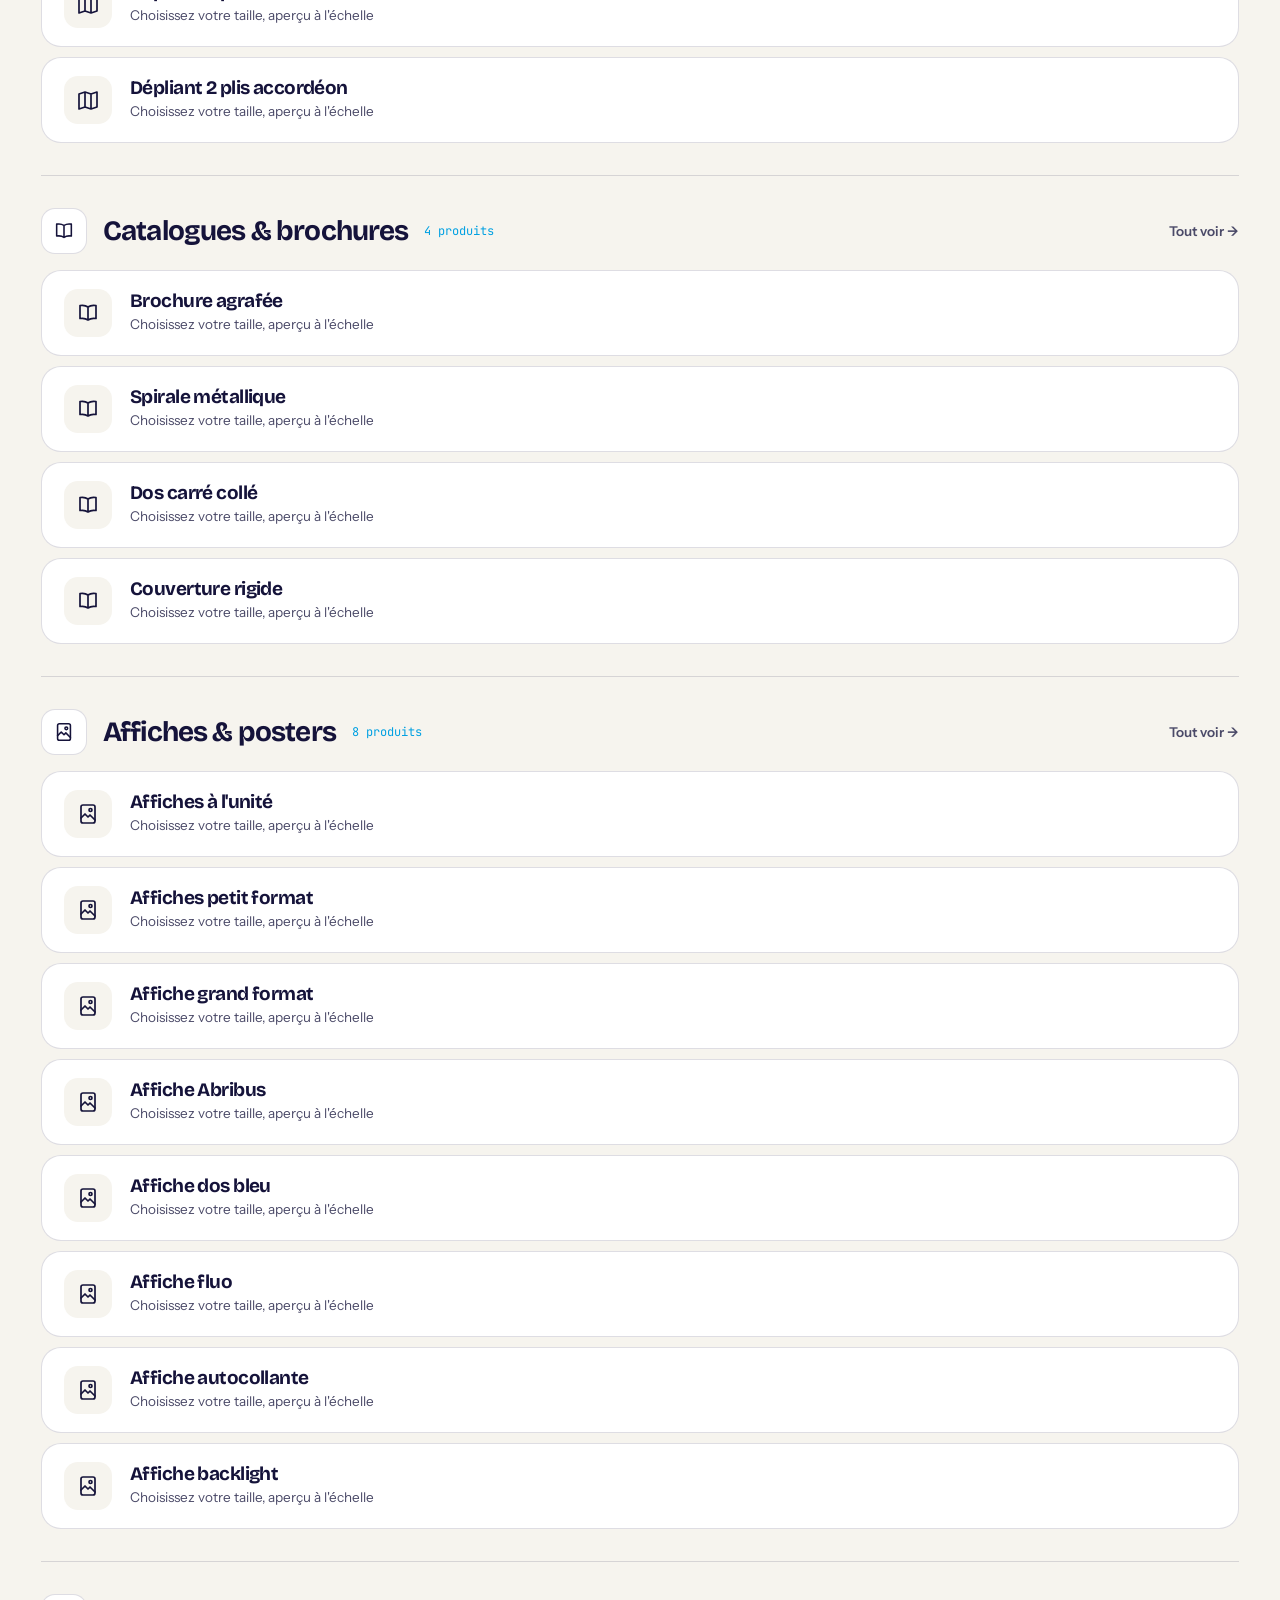
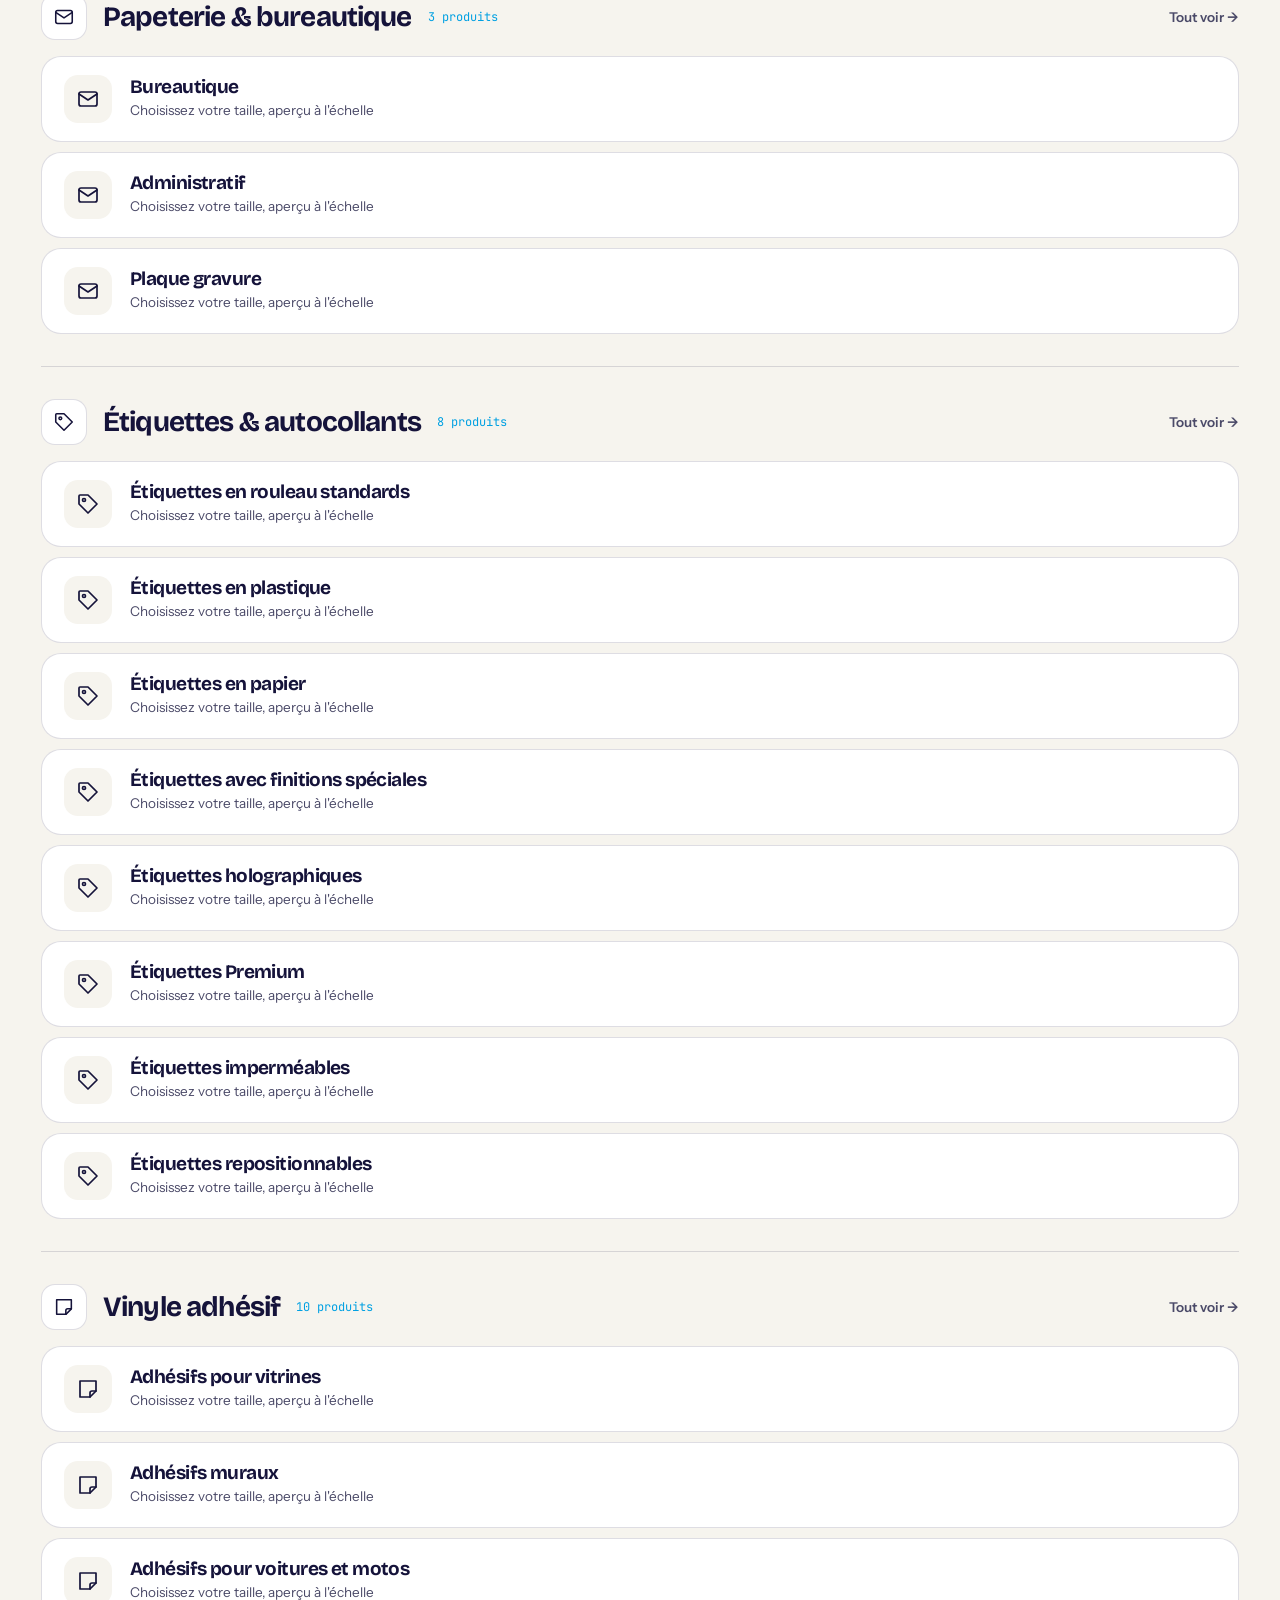
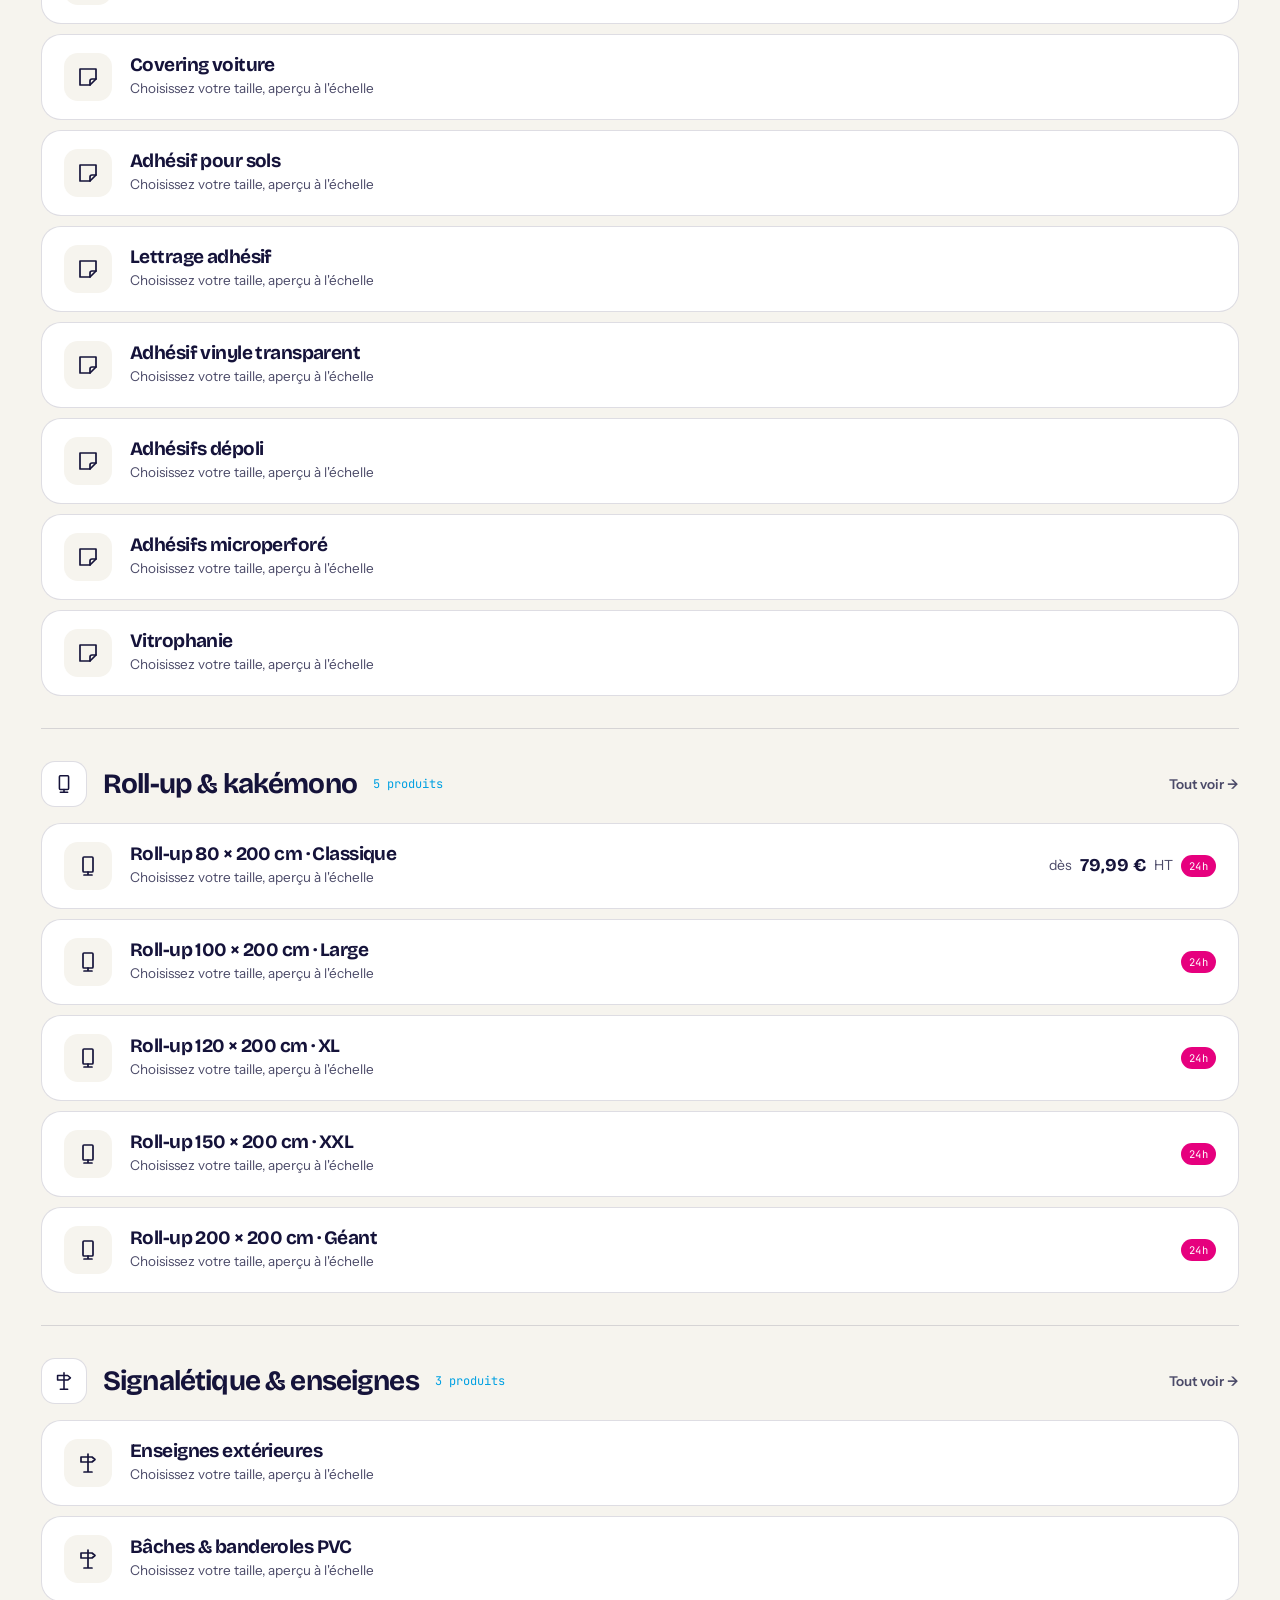
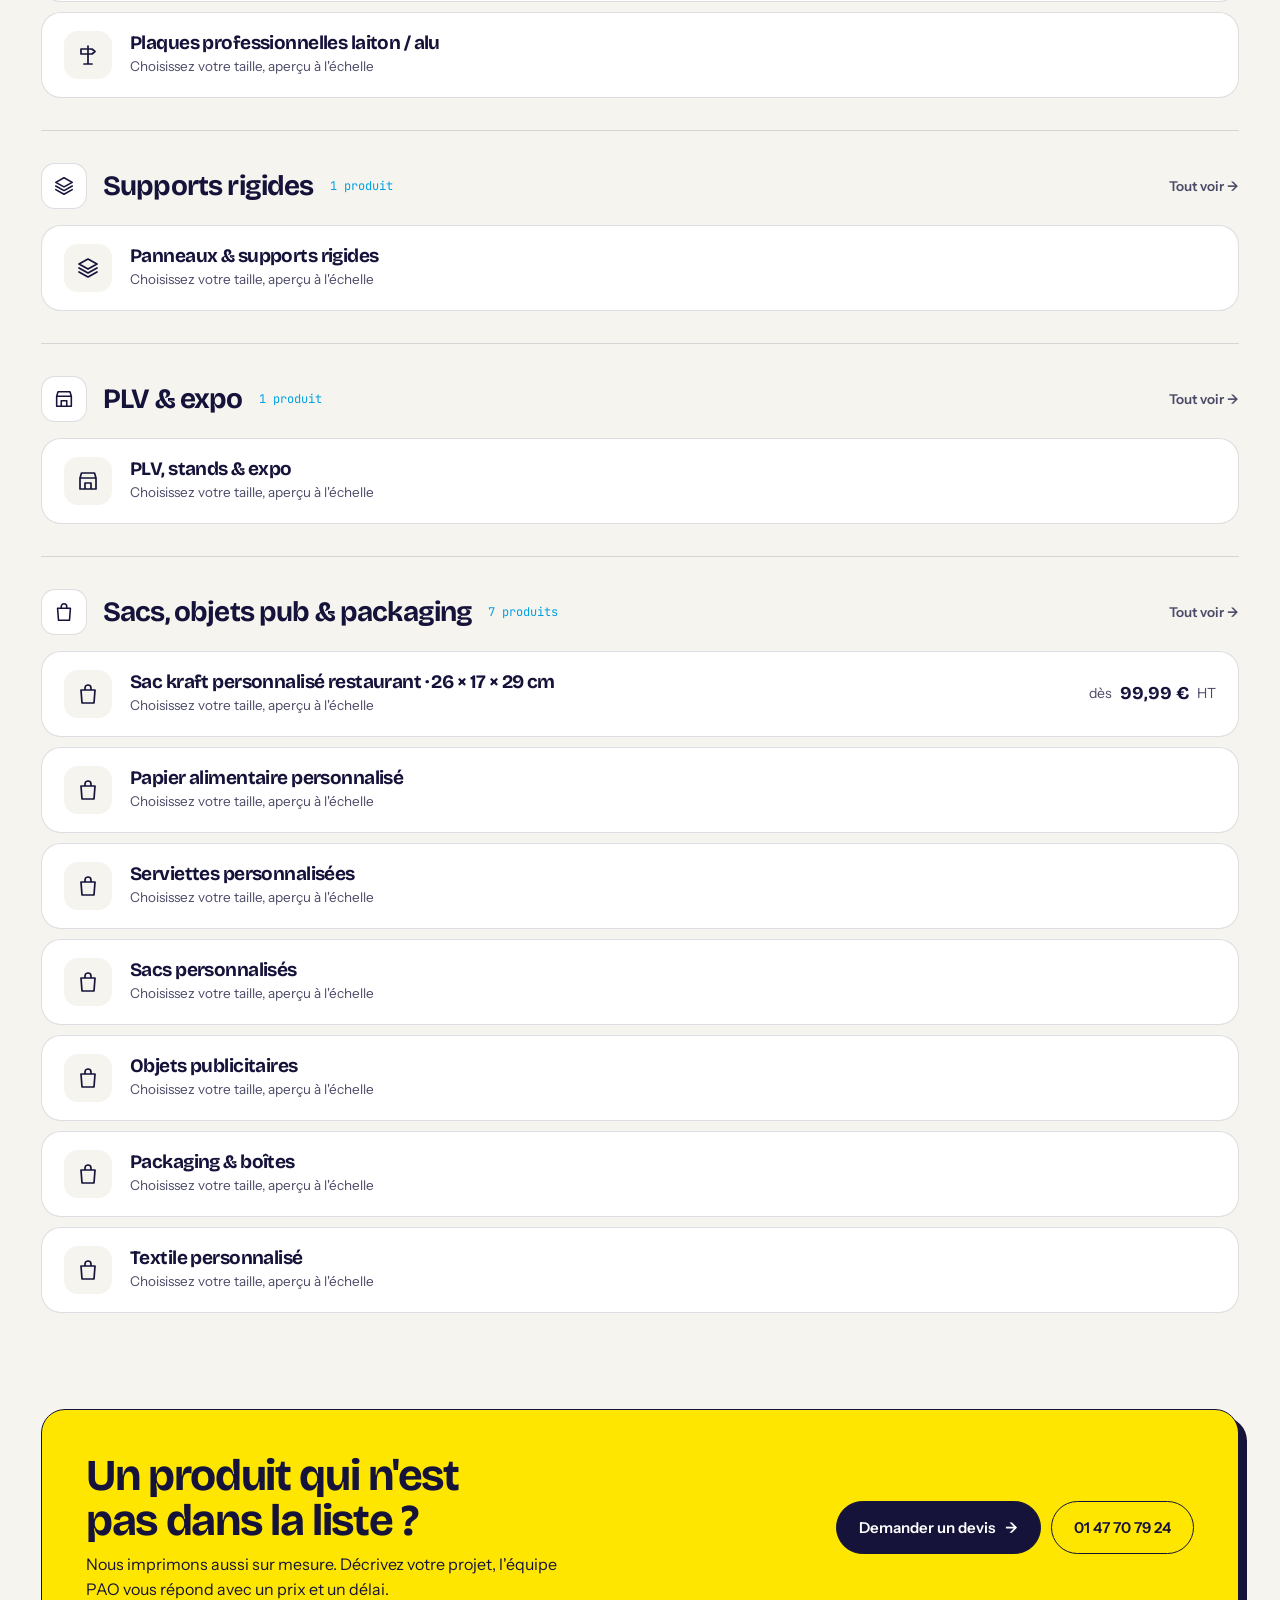
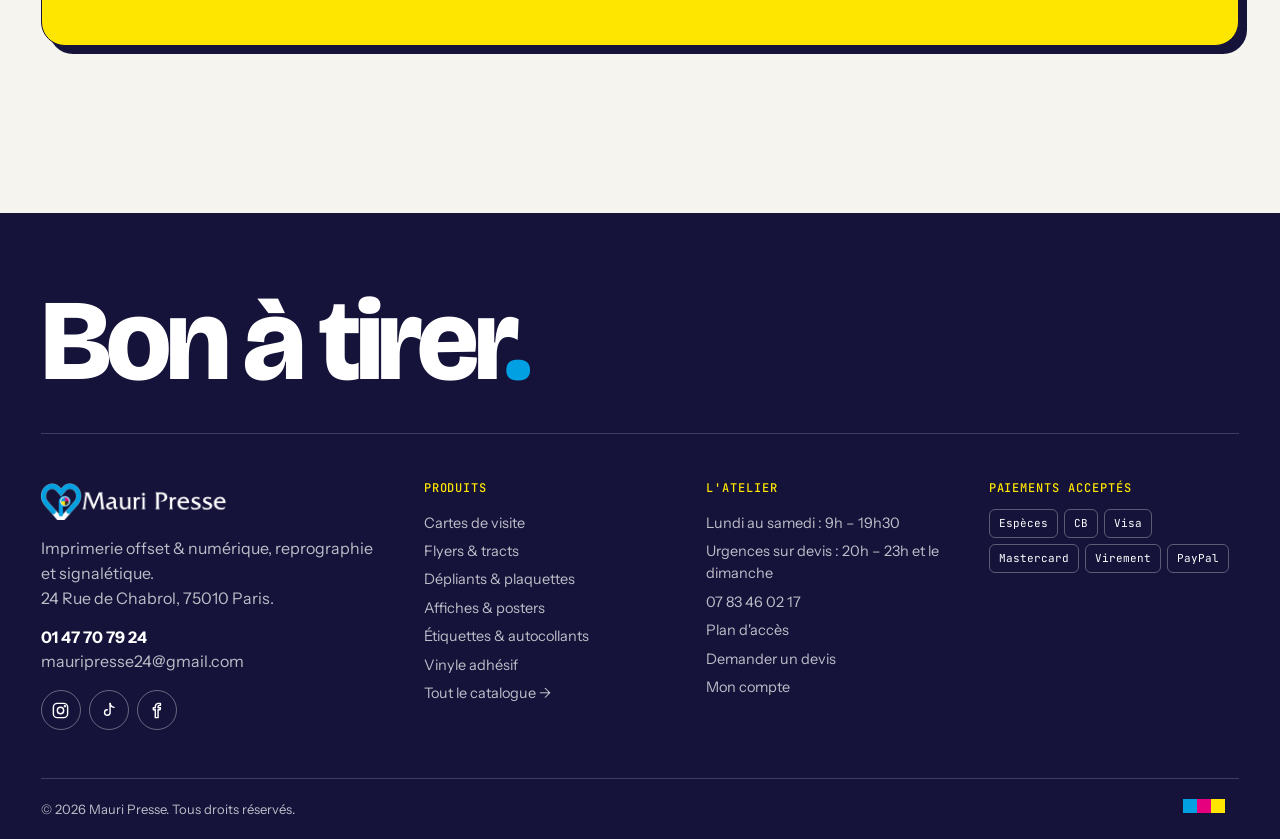
==== commit 87ba148a: "Mise à jour du site (25/11/2026 15:03)" ====
--- a/catalogue.html
+++ b/catalogue.html
@@ -9,12 +9,13 @@
 <link rel="preconnect" href="https://fonts.googleapis.com">
 <link rel="preconnect" href="https://fonts.gstatic.com" crossorigin>
 <link href="https://fonts.googleapis.com/css2?family=Bricolage+Grotesque:opsz,wght@12..96,500;12..96,700;12..96,800&family=Instrument+Sans:wght@400;500;600;700&family=JetBrains+Mono:wght@400;500;600&display=swap" rel="stylesheet">
-<link rel="stylesheet" href="assets/style.css?v=202611251419">
+<link rel="stylesheet" href="assets/style.css?v=202611251502">
 </head>
 <body>
 <div id="site-header"></div>
-<script src="assets/data.js?v=202611251419"></script>
-<script src="assets/app.js?v=202611251419"></script>
+<script src="assets/pxdata.js?v=202611251502"></script>
+<script src="assets/data.js?v=202611251502"></script>
+<script src="assets/app.js?v=202611251502"></script>
 
 <main>
   <section class="pagehead pagehead--plain"><div class="wrap">
